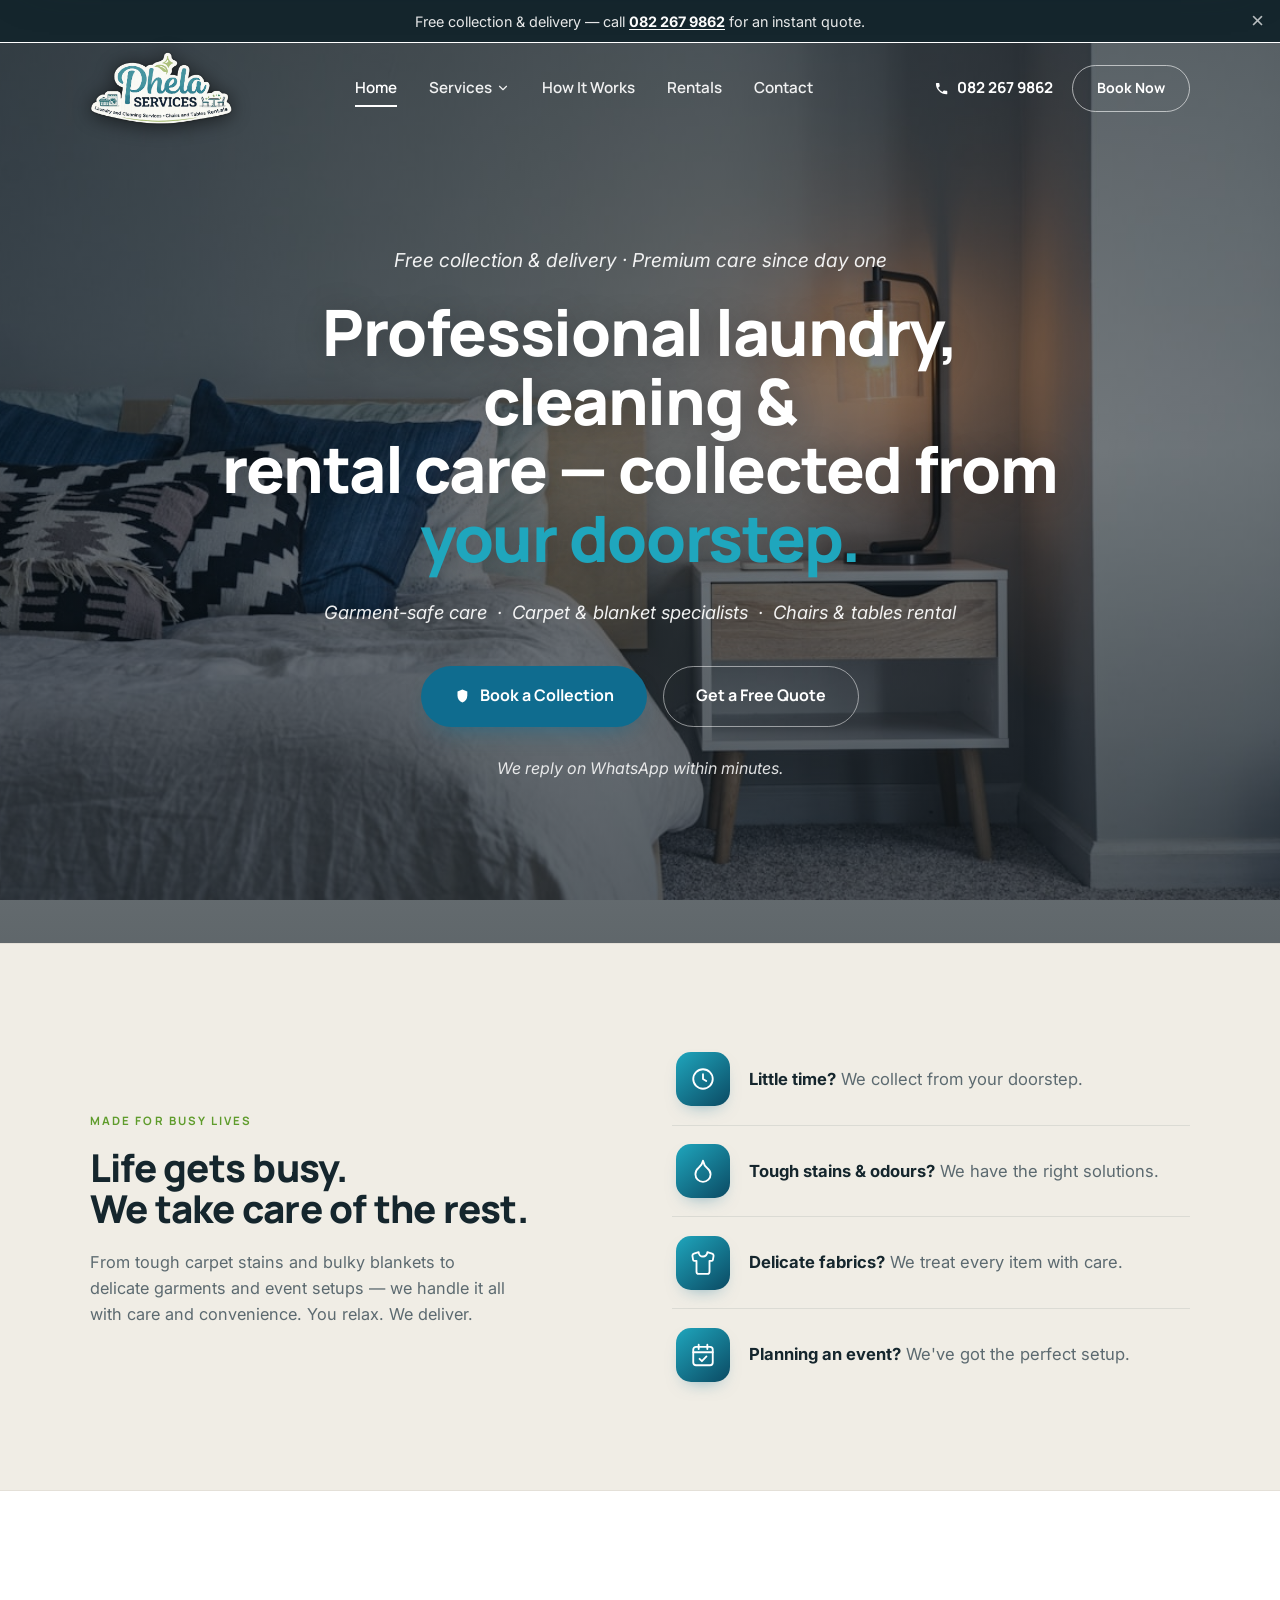
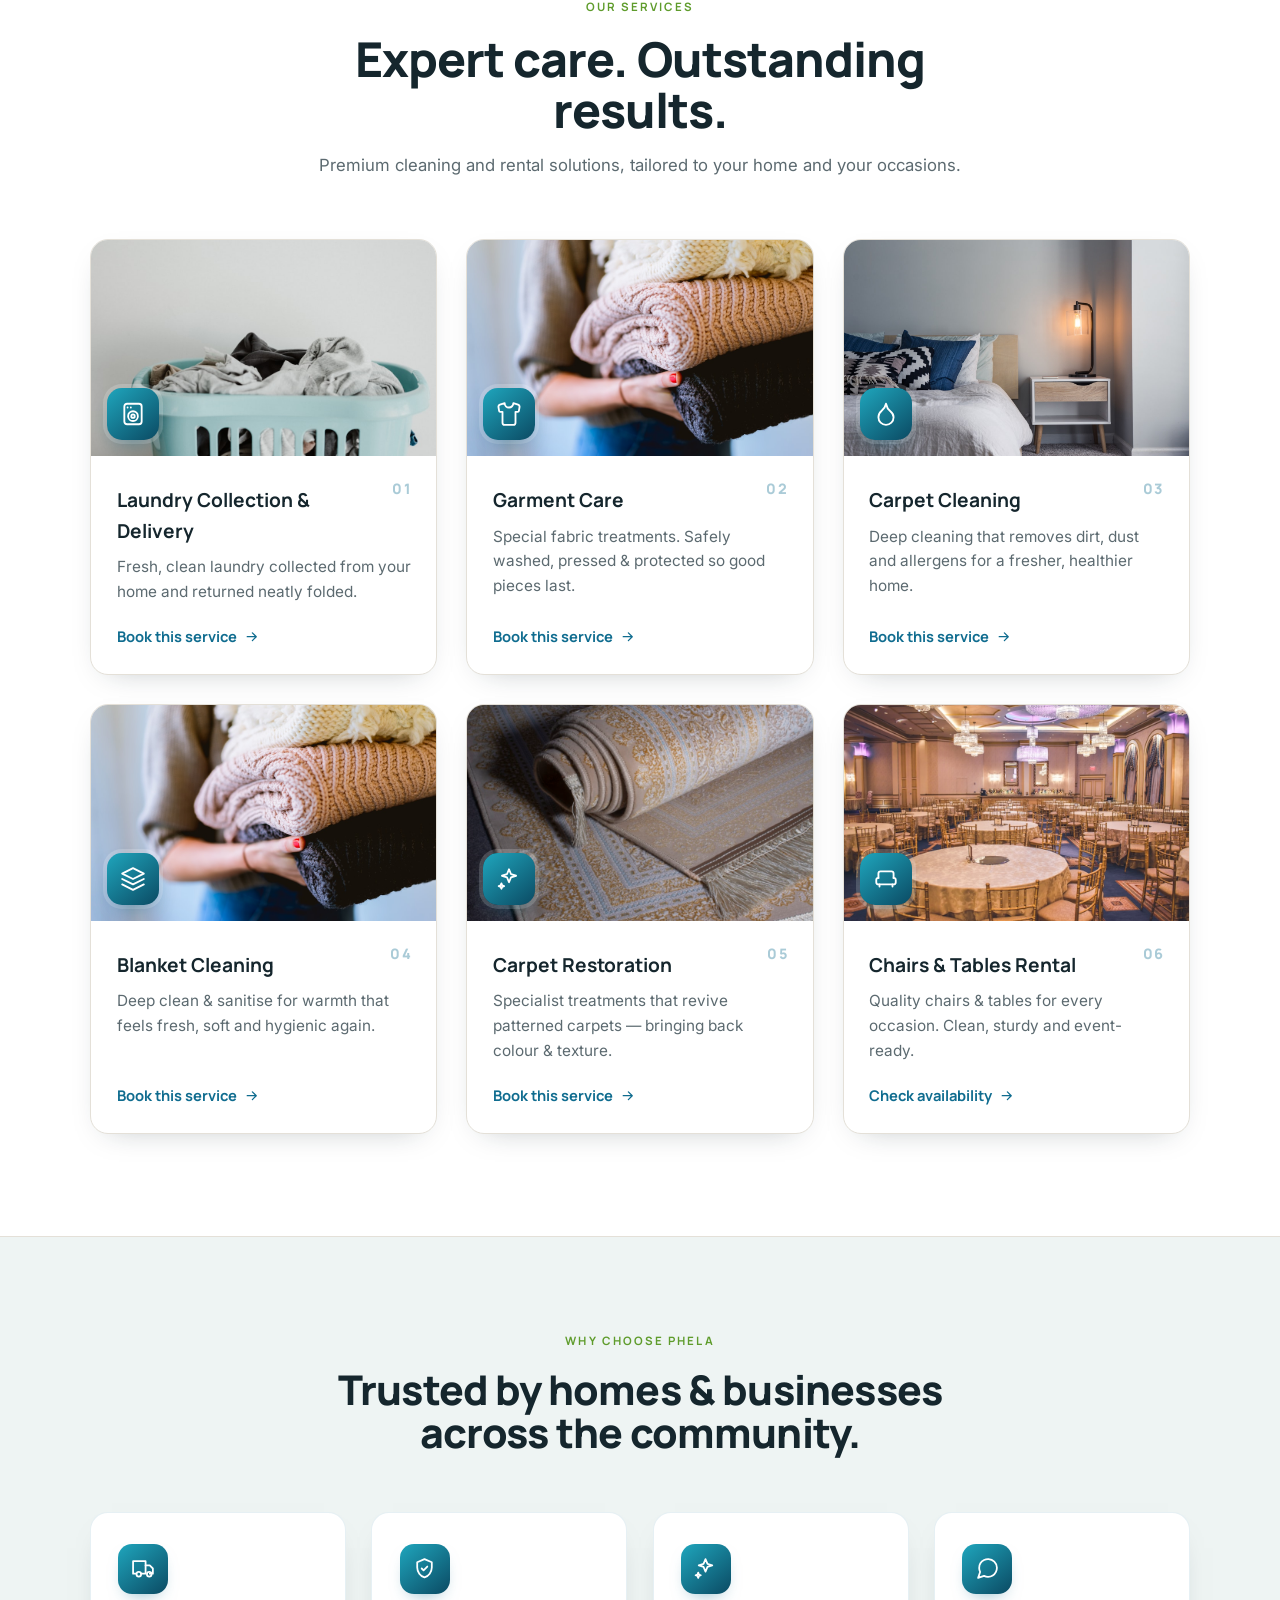
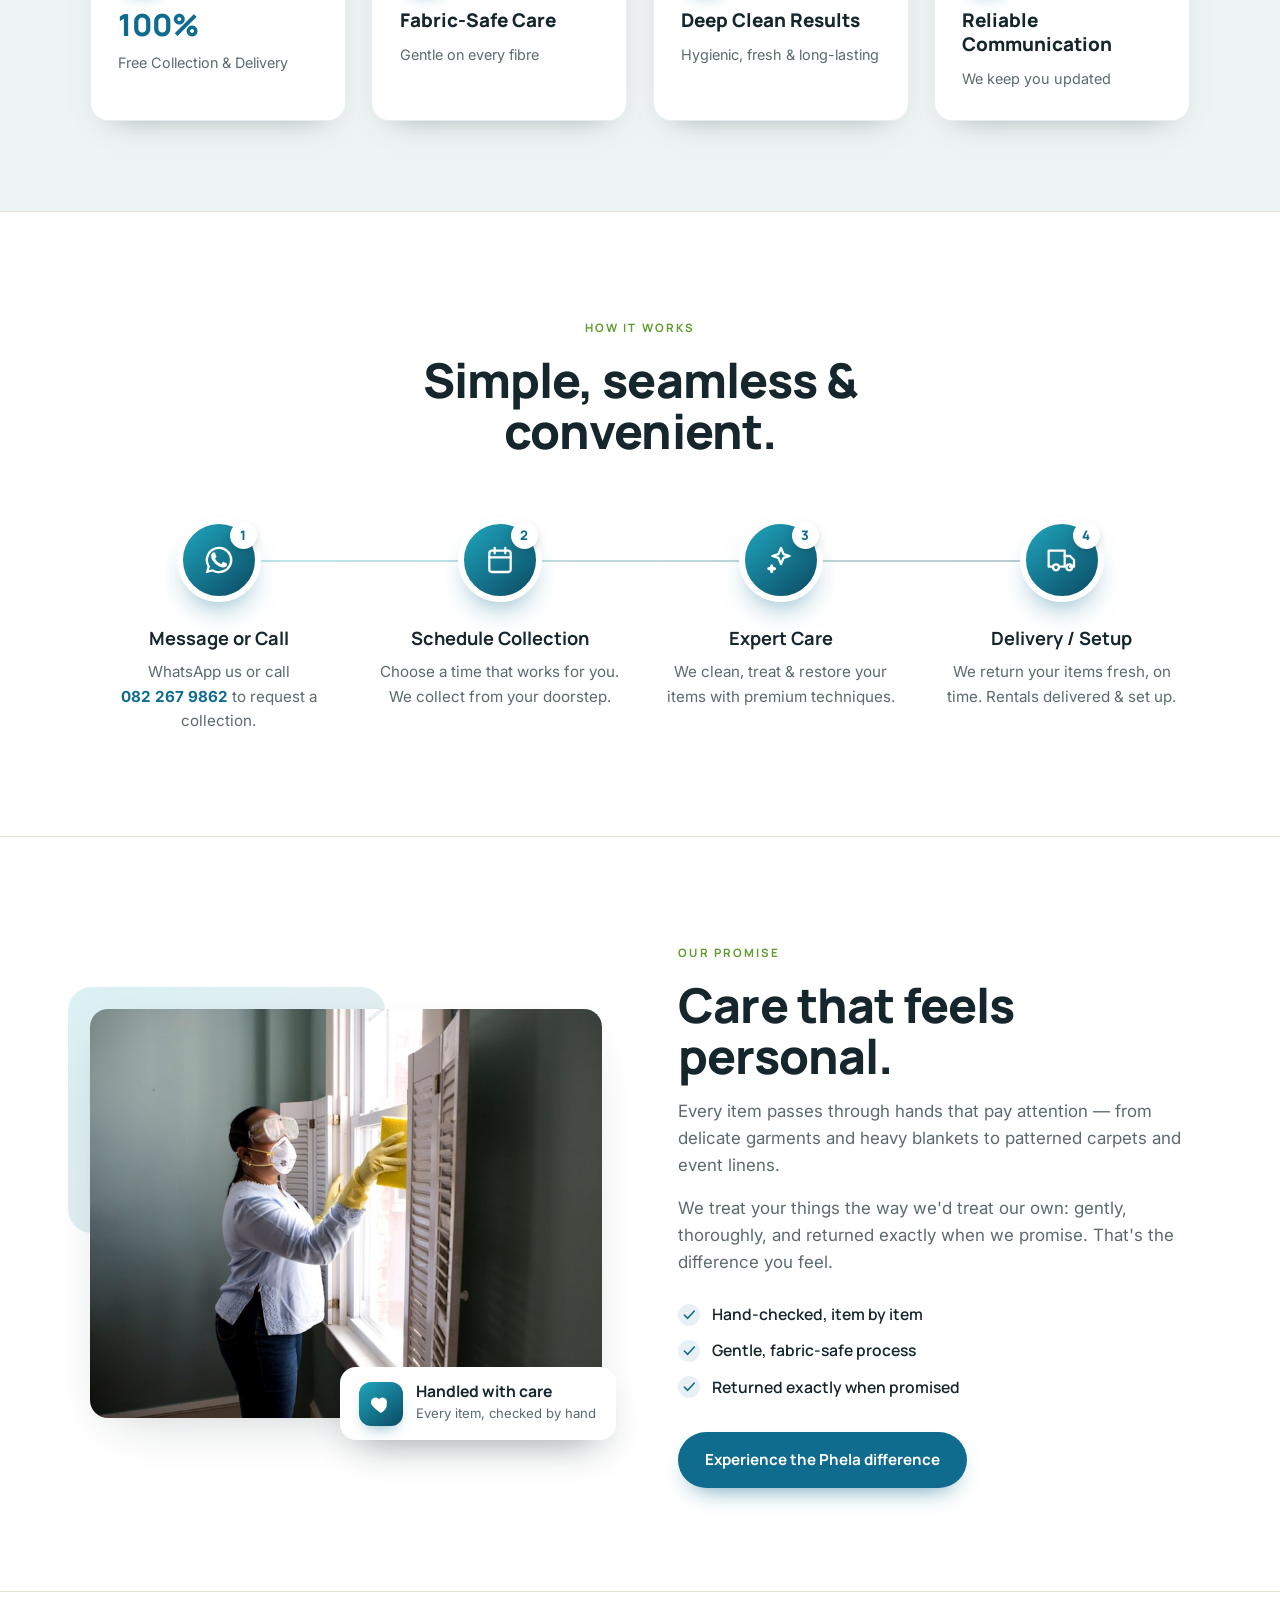
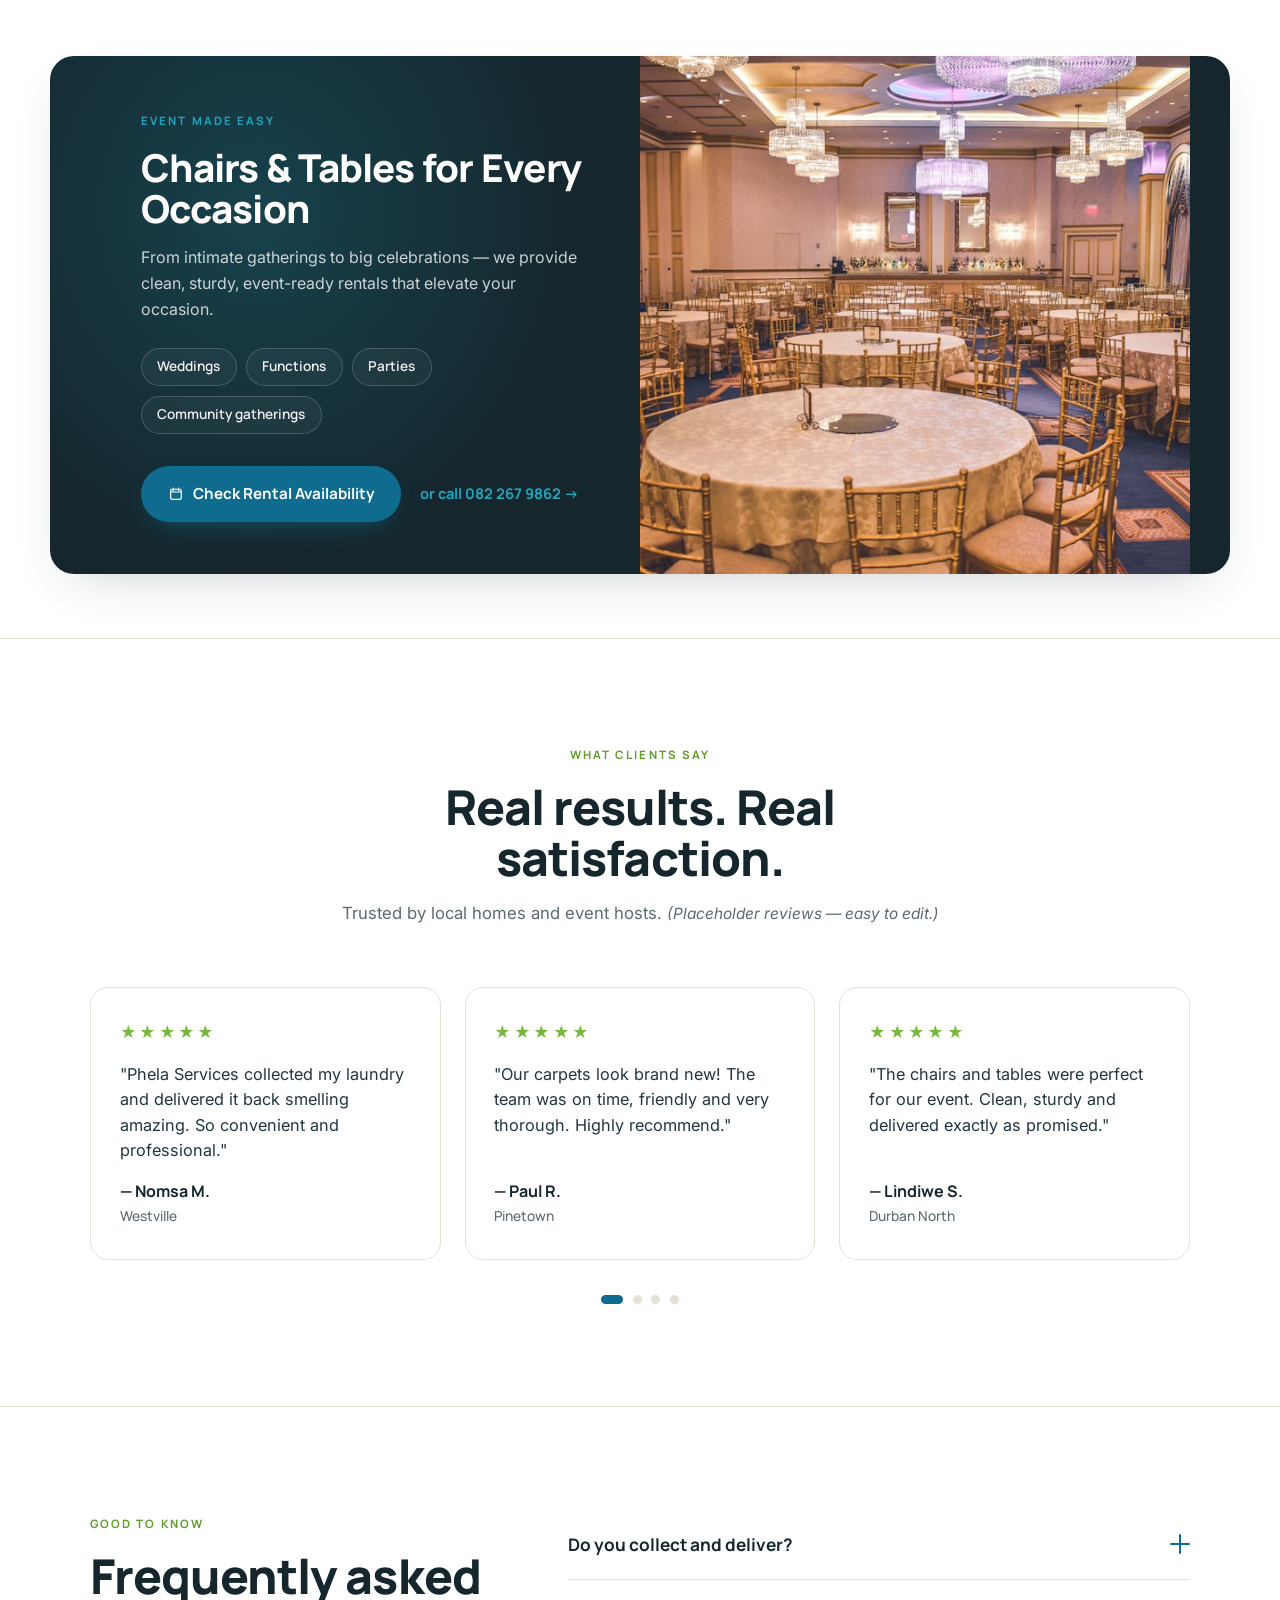
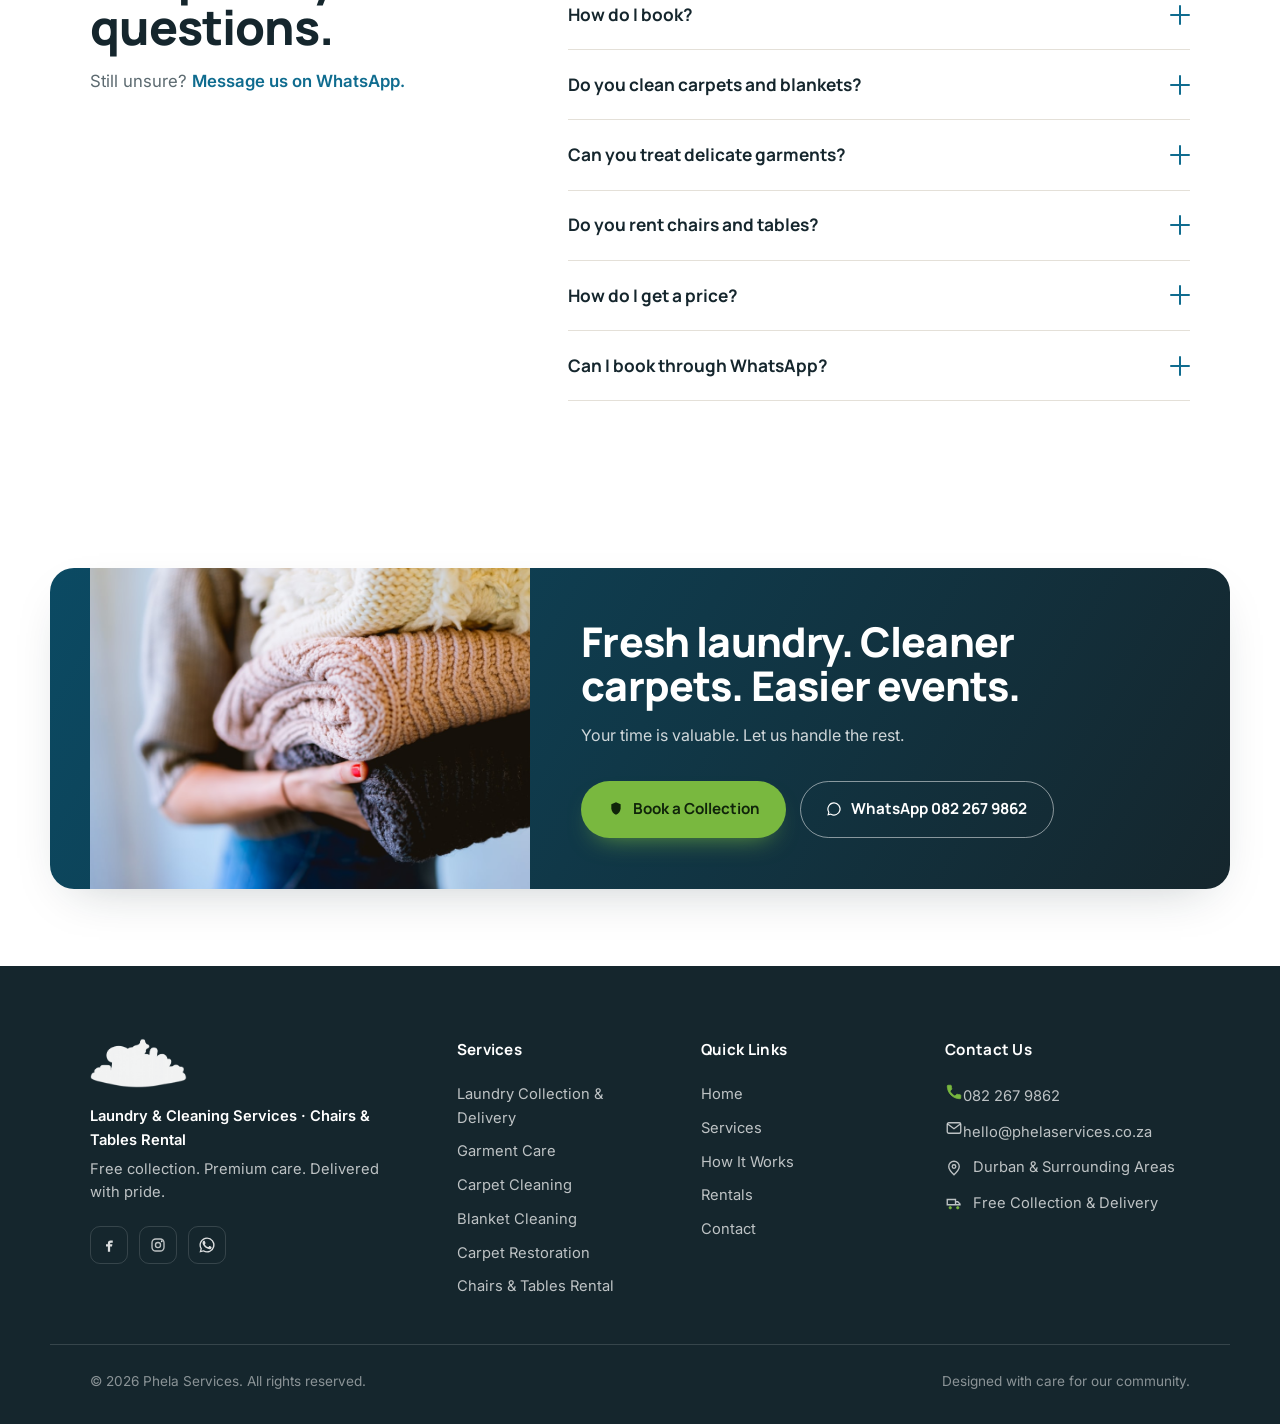
==== index.html @ bacdcfa8 "first commit" ====
<!DOCTYPE html>
<html lang="en">
<head>
  <meta charset="UTF-8" />
  <meta name="viewport" content="width=device-width, initial-scale=1.0" />
  <title>Phela Services — Premium Laundry, Cleaning & Rental Care</title>
  <meta name="description" content="Phela Services: professional laundry, garment care, carpet cleaning & restoration, blanket cleaning and chairs & tables rental — collected from your doorstep with free collection and delivery." />
  <link rel="icon" type="image/svg+xml" href="assets/img/favicon.svg" />

  <!-- Fonts: Manrope (display) + Inter (body) -->
  <link rel="preconnect" href="https://fonts.googleapis.com" />
  <link rel="preconnect" href="https://fonts.gstatic.com" crossorigin />
  <link href="https://fonts.googleapis.com/css2?family=Inter:wght@400;500;600&family=Manrope:wght@500;600;700;800&display=swap" rel="stylesheet" />

  <link rel="stylesheet" href="assets/css/styles.css" />
</head>
<body>

  <!-- ============ ANNOUNCEMENT BAR ============ -->
  <div class="topbar" id="topbar">
    <p>Free collection &amp; delivery — call <a href="tel:+27822679862">082&nbsp;267&nbsp;9862</a> for an instant quote.</p>
    <button class="topbar-close" id="topbarClose" aria-label="Dismiss announcement">&times;</button>
  </div>

  <!-- ============ HEADER ============ -->
  <header class="site-header" id="header">
    <div class="container header-inner">
      <a href="#top" class="brand" aria-label="Phela Services home">
        <img src="assets/img/phela-logo.png" alt="Phela Services" class="brand-logo" />
      </a>

      <nav class="nav-desktop" aria-label="Primary">
        <a href="#top" class="active">Home</a>
        <a href="#services" class="has-caret">Services
          <svg viewBox="0 0 24 24" aria-hidden="true"><path d="M6 9l6 6 6-6" fill="none" stroke="currentColor" stroke-width="2" stroke-linecap="round" stroke-linejoin="round"/></svg>
        </a>
        <a href="#how">How It Works</a>
        <a href="#rentals">Rentals</a>
        <a href="#contact">Contact</a>
      </nav>

      <div class="header-actions">
        <a href="tel:+27822679862" class="header-phone">
          <svg class="ico" viewBox="0 0 24 24" aria-hidden="true"><path d="M6.6 10.8c1.4 2.8 3.8 5.1 6.6 6.6l2.2-2.2c.3-.3.7-.4 1-.2 1.1.4 2.3.6 3.6.6.6 0 1 .4 1 1V20c0 .6-.4 1-1 1-9.4 0-17-7.6-17-17 0-.6.4-1 1-1h3.5c.6 0 1 .4 1 1 0 1.2.2 2.4.6 3.6.1.4 0 .8-.3 1.1z"/></svg>
          082 267 9862
        </a>
        <a href="#contact" class="btn-book">Book Now</a>
      </div>

      <button class="hamburger" id="hamburger" aria-label="Open menu" aria-expanded="false" aria-controls="mobileMenu">
        <span></span><span></span><span></span>
      </button>
    </div>
  </header>

  <!-- ============ MOBILE MENU ============ -->
  <div class="mobile-menu" id="mobileMenu" aria-hidden="true">
    <nav>
      <a href="#top">Home</a>
      <a href="#services">Services</a>
      <a href="#how">How It Works</a>
      <a href="#rentals">Rentals</a>
      <a href="#contact">Contact</a>
    </nav>
    <div class="mobile-cta">
      <a href="https://wa.me/27822679862" class="btn btn-ghost" target="_blank" rel="noopener">WhatsApp Us</a>
      <a href="#contact" class="btn btn-primary">Book a Collection</a>
    </div>
    <p class="mobile-phone">Call <a href="tel:+27822679862">082 267 9862</a></p>
  </div>

  <main id="top">

    <!-- ============ HERO ============ -->
    <section class="hero">
      <div class="container hero-inner">
        <span class="hero-eyebrow reveal">Free collection &amp; delivery · Premium care since day one</span>
        <h1 class="hero-title reveal">
          Professional laundry, cleaning &amp;<br/>
          rental care — collected from<br/>
          <span class="accent-word">your doorstep.</span>
        </h1>
        <p class="hero-reviews reveal">
          Garment-safe care&nbsp; · &nbsp;Carpet &amp; blanket specialists&nbsp; · &nbsp;Chairs &amp; tables rental
        </p>
        <div class="hero-actions reveal">
          <a href="#contact" class="btn btn-primary">
            <svg class="ico" viewBox="0 0 24 24" aria-hidden="true"><path d="M12 2l7 3v6c0 4.4-3 8.3-7 9.6C8 19.3 5 15.4 5 11V5z"/></svg>
            Book a Collection
          </a>
          <a href="https://wa.me/27822679862?text=Hi%20Phela%2C%20I%27d%20like%20a%20free%20quote" class="btn btn-outline-light" target="_blank" rel="noopener">
            Get a Free Quote
          </a>
        </div>
        <p class="hero-note reveal">We reply on WhatsApp within minutes.</p>
      </div>
    </section>

    <!-- ============ PROBLEM / CONTEXT ============ -->
    <section class="context">
      <div class="container context-grid">
        <div class="context-intro reveal">
          <span class="eyebrow">Made for busy lives</span>
          <h2 class="section-title">Life gets busy.<br/>We take care of the rest.</h2>
          <p class="context-lead">
            From tough carpet stains and bulky blankets to delicate garments and event
            setups — we handle it all with care and convenience. You relax. We deliver.
          </p>
        </div>
        <ul class="context-list reveal">
          <li>
            <span class="context-ico"><svg viewBox="0 0 24 24" aria-hidden="true"><circle cx="12" cy="12" r="9"/><path d="M12 7.5V12l3 1.8"/></svg></span>
            <p><strong>Little time?</strong> We collect from your doorstep.</p>
          </li>
          <li>
            <span class="context-ico"><svg viewBox="0 0 24 24" aria-hidden="true"><path d="M12 22a7 7 0 0 0 7-7c0-2-1-3.9-3-5.5S12.5 5 12 2.5C11.5 5 10 7.4 8 9S5 13 5 15a7 7 0 0 0 7 7z"/></svg></span>
            <p><strong>Tough stains &amp; odours?</strong> We have the right solutions.</p>
          </li>
          <li>
            <span class="context-ico"><svg viewBox="0 0 24 24" aria-hidden="true"><path d="M20.38 3.46 16 2a4 4 0 0 1-8 0L3.62 3.46a2 2 0 0 0-1.34 2.23l.58 3.47a1 1 0 0 0 .99.84H6v10a2 2 0 0 0 2 2h8a2 2 0 0 0 2-2V10h2.15a1 1 0 0 0 .99-.84l.58-3.47a2 2 0 0 0-1.34-2.23z"/></svg></span>
            <p><strong>Delicate fabrics?</strong> We treat every item with care.</p>
          </li>
          <li>
            <span class="context-ico"><svg viewBox="0 0 24 24" aria-hidden="true"><rect x="3" y="4.5" width="18" height="17" rx="2.5"/><path d="M3 9.5h18M8 2.5v4M16 2.5v4M8.8 15.5l2.2 2.2 4.2-4.4"/></svg></span>
            <p><strong>Planning an event?</strong> We've got the perfect setup.</p>
          </li>
        </ul>
      </div>
    </section>

    <!-- ============ SERVICES ============ -->
    <section class="services" id="services">
      <div class="container">
        <div class="section-head reveal">
          <span class="eyebrow">Our services</span>
          <h2 class="section-title">Expert care. Outstanding results.</h2>
          <p class="section-intro">Premium cleaning and rental solutions, tailored to your home and your occasions.</p>
        </div>

        <div class="service-grid">

          <article class="service-card reveal">
            <div class="service-card-img">
              <img src="assets/img/laundry.jpg" alt="Laundry ready for collection" />
              <span class="service-badge">
                <svg viewBox="0 0 24 24" aria-hidden="true"><rect x="4" y="2.5" width="16" height="19" rx="2.5"/><path d="M7 6h.01M10 6h.01"/><circle cx="12" cy="14" r="4.5"/><circle cx="12" cy="14" r="1.6"/></svg>
              </span>
            </div>
            <div class="service-card-body">
              <span class="service-no">01</span>
              <h3>Laundry Collection &amp; Delivery</h3>
              <p>Fresh, clean laundry collected from your home and returned neatly folded.</p>
              <a href="#contact" class="service-link">Book this service
                <svg viewBox="0 0 24 24" aria-hidden="true"><path d="M5 12h14M13 6l6 6-6 6"/></svg>
              </a>
            </div>
          </article>

          <article class="service-card reveal">
            <div class="service-card-img">
              <img src="assets/img/hero-blankets.jpg" alt="Folded knitwear and garments" />
              <span class="service-badge">
                <svg viewBox="0 0 24 24" aria-hidden="true"><path d="M20.38 3.46 16 2a4 4 0 0 1-8 0L3.62 3.46a2 2 0 0 0-1.34 2.23l.58 3.47a1 1 0 0 0 .99.84H6v10a2 2 0 0 0 2 2h8a2 2 0 0 0 2-2V10h2.15a1 1 0 0 0 .99-.84l.58-3.47a2 2 0 0 0-1.34-2.23z"/></svg>
              </span>
            </div>
            <div class="service-card-body">
              <span class="service-no">02</span>
              <h3>Garment Care</h3>
              <p>Special fabric treatments. Safely washed, pressed &amp; protected so good pieces last.</p>
              <a href="#contact" class="service-link">Book this service
                <svg viewBox="0 0 24 24" aria-hidden="true"><path d="M5 12h14M13 6l6 6-6 6"/></svg>
              </a>
            </div>
          </article>

          <article class="service-card reveal">
            <div class="service-card-img">
              <img src="assets/img/carpet-blanket.jpg" alt="Clean home interior with carpet" />
              <span class="service-badge">
                <svg viewBox="0 0 24 24" aria-hidden="true"><path d="M12 22a7 7 0 0 0 7-7c0-2-1-3.9-3-5.5S12.5 5 12 2.5C11.5 5 10 7.4 8 9S5 13 5 15a7 7 0 0 0 7 7z"/></svg>
              </span>
            </div>
            <div class="service-card-body">
              <span class="service-no">03</span>
              <h3>Carpet Cleaning</h3>
              <p>Deep cleaning that removes dirt, dust and allergens for a fresher, healthier home.</p>
              <a href="#contact" class="service-link">Book this service
                <svg viewBox="0 0 24 24" aria-hidden="true"><path d="M5 12h14M13 6l6 6-6 6"/></svg>
              </a>
            </div>
          </article>

          <article class="service-card reveal">
            <div class="service-card-img">
              <img src="assets/img/hero-premium.jpg" alt="Freshly cleaned folded blankets" />
              <span class="service-badge">
                <svg viewBox="0 0 24 24" aria-hidden="true"><path d="M12 2 2 7l10 5 10-5-10-5z"/><path d="m2 12 10 5 10-5"/><path d="m2 17 10 5 10-5"/></svg>
              </span>
            </div>
            <div class="service-card-body">
              <span class="service-no">04</span>
              <h3>Blanket Cleaning</h3>
              <p>Deep clean &amp; sanitise for warmth that feels fresh, soft and hygienic again.</p>
              <a href="#contact" class="service-link">Book this service
                <svg viewBox="0 0 24 24" aria-hidden="true"><path d="M5 12h14M13 6l6 6-6 6"/></svg>
              </a>
            </div>
          </article>

          <article class="service-card reveal">
            <div class="service-card-img">
              <img src="assets/img/carpet-restoration.jpg" alt="Restored patterned carpet" />
              <span class="service-badge">
                <svg viewBox="0 0 24 24" aria-hidden="true"><path d="M12 3l1.9 4.6L18.5 9l-4.6 1.4L12 15l-1.9-4.6L5.5 9l4.6-1.4z"/><path d="M5 16l.7 1.8L7.5 18.5 5.7 19.2 5 21l-.7-1.8L2.5 18.5l1.8-.7z"/></svg>
              </span>
            </div>
            <div class="service-card-body">
              <span class="service-no">05</span>
              <h3>Carpet Restoration</h3>
              <p>Specialist treatments that revive patterned carpets — bringing back colour &amp; texture.</p>
              <a href="#contact" class="service-link">Book this service
                <svg viewBox="0 0 24 24" aria-hidden="true"><path d="M5 12h14M13 6l6 6-6 6"/></svg>
              </a>
            </div>
          </article>

          <article class="service-card reveal">
            <div class="service-card-img">
              <img src="assets/img/chairs-tables.jpg" alt="Event tables and chairs set up" />
              <span class="service-badge">
                <svg viewBox="0 0 24 24" aria-hidden="true"><path d="M5 11a2 2 0 0 0-2 2v2a2 2 0 0 0 2 2h14a2 2 0 0 0 2-2v-2a2 2 0 0 0-2-2"/><path d="M5 11V7a2 2 0 0 1 2-2h10a2 2 0 0 1 2 2v4"/><path d="M6 17v2M18 17v2"/></svg>
              </span>
            </div>
            <div class="service-card-body">
              <span class="service-no">06</span>
              <h3>Chairs &amp; Tables Rental</h3>
              <p>Quality chairs &amp; tables for every occasion. Clean, sturdy and event-ready.</p>
              <a href="#rentals" class="service-link">Check availability
                <svg viewBox="0 0 24 24" aria-hidden="true"><path d="M5 12h14M13 6l6 6-6 6"/></svg>
              </a>
            </div>
          </article>

        </div>
      </div>
    </section>

    <!-- ============ WHY PHELA ============ -->
    <section class="why" id="why">
      <div class="container why-grid">
        <div class="why-head reveal">
          <span class="eyebrow">Why choose Phela</span>
          <h2 class="section-title">Trusted by homes &amp; businesses across the community.</h2>
        </div>

        <div class="why-stats reveal">
          <div class="wstat">
            <span class="wstat-icon">
              <svg viewBox="0 0 24 24" aria-hidden="true"><path d="M10 17h4V5H2v12h3"/><path d="M14 9h4l3 3v5h-3"/><circle cx="7.5" cy="17.5" r="2.2"/><circle cx="17.5" cy="17.5" r="2.2"/></svg>
            </span>
            <span class="wstat-num">100%</span>
            <span class="wstat-label">Free Collection &amp; Delivery</span>
          </div>
          <div class="wstat">
            <span class="wstat-icon">
              <svg viewBox="0 0 24 24" aria-hidden="true"><path d="M12 3l7 3v5c0 4.4-3 8.3-7 9.6C8 19.3 5 15.4 5 11V6z"/><path d="M9.3 12l1.8 1.8 3.6-3.7"/></svg>
            </span>
            <span class="wstat-num small">Fabric-Safe Care</span>
            <span class="wstat-label">Gentle on every fibre</span>
          </div>
          <div class="wstat">
            <span class="wstat-icon">
              <svg viewBox="0 0 24 24" aria-hidden="true"><path d="M12 3l1.9 4.6L18.5 9l-4.6 1.4L12 15l-1.9-4.6L5.5 9l4.6-1.4z"/><path d="M5 16l.7 1.8L7.5 18.5 5.7 19.2 5 21l-.7-1.8L2.5 18.5l1.8-.7z"/></svg>
            </span>
            <span class="wstat-num small">Deep Clean Results</span>
            <span class="wstat-label">Hygienic, fresh &amp; long-lasting</span>
          </div>
          <div class="wstat">
            <span class="wstat-icon">
              <svg viewBox="0 0 24 24" aria-hidden="true"><path d="M21 11.5a8.38 8.38 0 0 1-.9 3.8 8.5 8.5 0 0 1-7.6 4.7 8.38 8.38 0 0 1-3.8-.9L3 21l1.9-5.7a8.38 8.38 0 0 1-.9-3.8 8.5 8.5 0 0 1 4.7-7.6 8.38 8.38 0 0 1 3.8-.9h.5a8.48 8.48 0 0 1 8 8z"/></svg>
            </span>
            <span class="wstat-num small">Reliable Communication</span>
            <span class="wstat-label">We keep you updated</span>
          </div>
        </div>
      </div>
    </section>

    <!-- ============ HOW IT WORKS ============ -->
    <section class="how" id="how">
      <div class="container">
        <div class="section-head reveal">
          <span class="eyebrow">How it works</span>
          <h2 class="section-title">Simple, seamless &amp; convenient.</h2>
        </div>

        <div class="steps">
          <div class="step reveal">
            <span class="step-node wa">
              <svg viewBox="0 0 24 24" aria-hidden="true"><path d="M12 2a10 10 0 0 0-8.6 15.06L2 22l5.07-1.33A10 10 0 1 0 12 2zm0 18.2c-1.5 0-2.97-.4-4.25-1.16l-.3-.18-3 .79.8-2.93-.2-.31A8.2 8.2 0 1 1 12 20.2z"/><path d="M17.5 14.4c-.3-.15-1.7-.84-2-.93-.27-.1-.47-.15-.66.15-.2.3-.76.93-.93 1.12-.17.2-.34.22-.64.07-1.77-.88-2.93-1.58-4.1-3.58-.31-.53.31-.5.89-1.65.1-.2.05-.37-.02-.52-.08-.15-.66-1.6-.9-2.18-.24-.57-.48-.5-.66-.5h-.57c-.2 0-.52.07-.79.37-.27.3-1.04 1.02-1.04 2.49 0 1.47 1.07 2.89 1.22 3.09.15.2 2.1 3.2 5.08 4.49.71.31 1.26.49 1.7.62.71.23 1.36.2 1.87.12.57-.08 1.7-.69 1.94-1.36.24-.67.24-1.24.17-1.36-.07-.12-.27-.2-.57-.34z"/></svg>
              <i class="step-count">1</i>
            </span>
            <h3>Message or Call</h3>
            <p>WhatsApp us or call <a href="tel:+27822679862">082&nbsp;267&nbsp;9862</a> to request a collection.</p>
          </div>
          <div class="step reveal">
            <span class="step-node">
              <svg viewBox="0 0 24 24" aria-hidden="true"><rect x="4" y="5" width="16" height="16" rx="2"/><path d="M4 10h16M8 3v4M16 3v4"/></svg>
              <i class="step-count">2</i>
            </span>
            <h3>Schedule Collection</h3>
            <p>Choose a time that works for you. We collect from your doorstep.</p>
          </div>
          <div class="step reveal">
            <span class="step-node">
              <svg viewBox="0 0 24 24" aria-hidden="true"><path d="M12 3l1.9 4.6L18.5 9l-4.6 1.4L12 15l-1.9-4.6L5.5 9l4.6-1.4z"/><path d="M5 16l.7 1.8L7.5 18.5 5.7 19.2 5 21l-.7-1.8L2.5 18.5l1.8-.7z"/></svg>
              <i class="step-count">3</i>
            </span>
            <h3>Expert Care</h3>
            <p>We clean, treat &amp; restore your items with premium techniques.</p>
          </div>
          <div class="step reveal">
            <span class="step-node">
              <svg viewBox="0 0 24 24" aria-hidden="true"><path d="M10 17h4V5H2v12h3"/><path d="M14 9h4l3 3v5h-3"/><circle cx="7.5" cy="17.5" r="2.2"/><circle cx="17.5" cy="17.5" r="2.2"/></svg>
              <i class="step-count">4</i>
            </span>
            <h3>Delivery / Setup</h3>
            <p>We return your items fresh, on time. Rentals delivered &amp; set up.</p>
          </div>
        </div>
      </div>
    </section>

    <!-- ============ SIGNATURE CARE ============ -->
    <section class="signature">
      <div class="container signature-grid">
        <div class="signature-media reveal">
          <div class="signature-img">
            <img src="assets/img/cleaning-person.jpg" alt="A Phela team member cleaning with care" />
          </div>
          <div class="signature-badge">
            <span class="signature-badge-ico">
              <svg viewBox="0 0 24 24" aria-hidden="true"><path d="M12 21s-7-4.35-9.5-8.5C1 9.4 3 5.5 6.6 5.5c2 0 3 1.1 3.4 2 .4-.9 1.4-2 3.4-2 3.6 0 5.6 3.9 4.1 7C19 16.65 12 21 12 21z"/></svg>
            </span>
            <div>
              <strong>Handled with care</strong>
              <span>Every item, checked by hand</span>
            </div>
          </div>
        </div>
        <div class="signature-copy reveal">
          <span class="eyebrow">Our promise</span>
          <h2 class="section-title">Care that feels personal.</h2>
          <p>
            Every item passes through hands that pay attention — from delicate garments
            and heavy blankets to patterned carpets and event linens.
          </p>
          <p>
            We treat your things the way we'd treat our own: gently, thoroughly, and
            returned exactly when we promise. That's the difference you feel.
          </p>
          <ul class="signature-points">
            <li>
              <svg viewBox="0 0 24 24" aria-hidden="true"><path d="M5 12l5 5L20 6"/></svg>
              Hand-checked, item by item
            </li>
            <li>
              <svg viewBox="0 0 24 24" aria-hidden="true"><path d="M5 12l5 5L20 6"/></svg>
              Gentle, fabric-safe process
            </li>
            <li>
              <svg viewBox="0 0 24 24" aria-hidden="true"><path d="M5 12l5 5L20 6"/></svg>
              Returned exactly when promised
            </li>
          </ul>
          <a href="#contact" class="btn btn-primary">Experience the Phela difference</a>
        </div>
      </div>
    </section>

    <!-- ============ RENTALS ============ -->
    <section class="rentals" id="rentals">
      <div class="container rentals-card reveal">
        <div class="rentals-copy">
          <span class="eyebrow">Event made easy</span>
          <h2 class="section-title light">Chairs &amp; Tables for Every Occasion</h2>
          <p>
            From intimate gatherings to big celebrations — we provide clean, sturdy,
            event-ready rentals that elevate your occasion.
          </p>
          <ul class="rental-tags">
            <li>Weddings</li>
            <li>Functions</li>
            <li>Parties</li>
            <li>Community gatherings</li>
          </ul>
          <div class="rental-actions">
            <a href="https://wa.me/27822679862?text=Hi%20Phela%2C%20I%27d%20like%20to%20check%20rental%20availability" class="btn btn-primary" target="_blank" rel="noopener">
              <svg class="ico" viewBox="0 0 24 24" aria-hidden="true"><rect x="4" y="5" width="16" height="15" rx="2" fill="none" stroke="currentColor" stroke-width="1.8"/><path d="M4 9h16M8 3v4M16 3v4" fill="none" stroke="currentColor" stroke-width="1.8" stroke-linecap="round"/></svg>
              Check Rental Availability
            </a>
            <a href="tel:+27822679862" class="rental-link">or call 082 267 9862 →</a>
          </div>
        </div>
        <div class="rentals-media">
          <img src="assets/img/chairs-tables.jpg" alt="Elegant event setup with chairs and tables" />
        </div>
      </div>
    </section>

    <!-- ============ TESTIMONIALS ============ -->
    <section class="testimonials">
      <div class="container">
        <div class="section-head reveal">
          <span class="eyebrow">What clients say</span>
          <h2 class="section-title">Real results. Real satisfaction.</h2>
          <p class="section-intro">Trusted by local homes and event hosts. <em>(Placeholder reviews — easy to edit.)</em></p>
        </div>

        <div class="quote-grid">
          <figure class="quote reveal">
            <div class="stars">★★★★★</div>
            <blockquote>"Phela Services collected my laundry and delivered it back smelling amazing. So convenient and professional."</blockquote>
            <figcaption>— Nomsa M. <span>Westville</span></figcaption>
          </figure>
          <figure class="quote reveal">
            <div class="stars">★★★★★</div>
            <blockquote>"Our carpets look brand new! The team was on time, friendly and very thorough. Highly recommend."</blockquote>
            <figcaption>— Paul R. <span>Pinetown</span></figcaption>
          </figure>
          <figure class="quote reveal">
            <div class="stars">★★★★★</div>
            <blockquote>"The chairs and tables were perfect for our event. Clean, sturdy and delivered exactly as promised."</blockquote>
            <figcaption>— Lindiwe S. <span>Durban North</span></figcaption>
          </figure>
        </div>

        <div class="quote-dots reveal" aria-hidden="true">
          <span class="dot active"></span><span class="dot"></span><span class="dot"></span><span class="dot"></span>
        </div>
      </div>
    </section>

    <!-- ============ FAQ ============ -->
    <section class="faq">
      <div class="container faq-grid">
        <div class="faq-head reveal">
          <span class="eyebrow">Good to know</span>
          <h2 class="section-title">Frequently asked questions.</h2>
          <p class="section-intro">Still unsure? <a href="https://wa.me/27822679862" target="_blank" rel="noopener">Message us on WhatsApp.</a></p>
        </div>

        <div class="faq-list reveal">
          <details class="faq-item">
            <summary>Do you collect and deliver?<span class="faq-icon"></span></summary>
            <p>Yes — free collection and delivery is included. We collect from your doorstep and return your items fresh.</p>
          </details>
          <details class="faq-item">
            <summary>How do I book?<span class="faq-icon"></span></summary>
            <p>Message or call us on 082 267 9862. We confirm your items, location and a collection time that suits you.</p>
          </details>
          <details class="faq-item">
            <summary>Do you clean carpets and blankets?<span class="faq-icon"></span></summary>
            <p>Absolutely. We deep-clean carpets and rugs, restore patterned carpets, and professionally clean blankets.</p>
          </details>
          <details class="faq-item">
            <summary>Can you treat delicate garments?<span class="faq-icon"></span></summary>
            <p>Yes. Special and delicate fabrics receive careful, tailored treatment, washing, pressing and protection.</p>
          </details>
          <details class="faq-item">
            <summary>Do you rent chairs and tables?<span class="faq-icon"></span></summary>
            <p>We do — clean, sturdy and event-ready chairs and tables for functions, parties and gatherings.</p>
          </details>
          <details class="faq-item">
            <summary>How do I get a price?<span class="faq-icon"></span></summary>
            <p>Send us a quick message with what you need. We'll give you a clear, fair quote — no surprises.</p>
          </details>
          <details class="faq-item">
            <summary>Can I book through WhatsApp?<span class="faq-icon"></span></summary>
            <p>Yes — WhatsApp is the easiest way. Tap any WhatsApp button on this page to start.</p>
          </details>
        </div>
      </div>
    </section>

    <!-- ============ FINAL CTA ============ -->
    <section class="final-cta" id="contact">
      <div class="container final-inner reveal">
        <div class="final-media"><img src="assets/img/hero-premium.jpg" alt="Fresh, neatly folded laundry" /></div>
        <div class="final-copy">
          <h2 class="final-title">Fresh laundry. Cleaner carpets. Easier events.</h2>
          <p>Your time is valuable. Let us handle the rest.</p>
          <div class="final-actions">
            <a href="https://wa.me/27822679862?text=Hi%20Phela%2C%20I%27d%20like%20to%20book%20a%20collection" class="btn btn-green" target="_blank" rel="noopener">
              <svg class="ico" viewBox="0 0 24 24" aria-hidden="true"><path d="M12 2l7 3v6c0 4.4-3 8.3-7 9.6C8 19.3 5 15.4 5 11V5z"/></svg>
              Book a Collection
            </a>
            <a href="https://wa.me/27822679862" class="btn btn-outline-light" target="_blank" rel="noopener">
              <svg class="ico" viewBox="0 0 24 24" aria-hidden="true"><path d="M12 2a10 10 0 0 0-8.6 15.06L2 22l5.07-1.33A10 10 0 1 0 12 2zm0 18.2c-1.5 0-2.97-.4-4.25-1.16l-.3-.18-3 .79.8-2.93-.2-.31A8.2 8.2 0 1 1 12 20.2z"/></svg>
              WhatsApp 082 267 9862
            </a>
          </div>
        </div>
      </div>
    </section>

  </main>

  <!-- ============ FOOTER ============ -->
  <footer class="site-footer">
    <div class="container footer-grid">
      <div class="footer-brand">
        <img src="assets/img/phela-logo.png" alt="Phela Services" class="footer-logo" />
        <p class="footer-tag">Laundry &amp; Cleaning Services · Chairs &amp; Tables Rental</p>
        <p>Free collection. Premium care. Delivered with pride.</p>
        <div class="socials">
          <a href="#" aria-label="Facebook"><svg viewBox="0 0 24 24" aria-hidden="true"><path d="M14 9h3V6h-3c-2.2 0-3.5 1.3-3.5 3.6V11H8v3h2.5v7h3v-7H16l.5-3h-3V9.8c0-.6.3-.8.9-.8z"/></svg></a>
          <a href="#" aria-label="Instagram"><svg viewBox="0 0 24 24" aria-hidden="true"><rect x="4" y="4" width="16" height="16" rx="5" fill="none" stroke="currentColor" stroke-width="1.8"/><circle cx="12" cy="12" r="3.4" fill="none" stroke="currentColor" stroke-width="1.8"/><circle cx="17" cy="7" r="1.2"/></svg></a>
          <a href="https://wa.me/27822679862" target="_blank" rel="noopener" aria-label="WhatsApp"><svg viewBox="0 0 24 24" aria-hidden="true"><path d="M12 2a10 10 0 0 0-8.6 15.06L2 22l5.07-1.33A10 10 0 1 0 12 2zm0 18.2c-1.5 0-2.97-.4-4.25-1.16l-.3-.18-3 .79.8-2.93-.2-.31A8.2 8.2 0 1 1 12 20.2z"/><path d="M17.5 14.4c-.3-.15-1.7-.84-2-.93-.27-.1-.47-.15-.66.15-.2.3-.76.93-.93 1.12-.17.2-.34.22-.64.07-1.77-.88-2.93-1.58-4.1-3.58-.31-.53.31-.5.89-1.65.1-.2.05-.37-.02-.52-.08-.15-.66-1.6-.9-2.18-.24-.57-.48-.5-.66-.5h-.57c-.2 0-.52.07-.79.37-.27.3-1.04 1.02-1.04 2.49 0 1.47 1.07 2.89 1.22 3.09.15.2 2.1 3.2 5.08 4.49.71.31 1.26.49 1.7.62.71.23 1.36.2 1.87.12.57-.08 1.7-.69 1.94-1.36.24-.67.24-1.24.17-1.36-.07-.12-.27-.2-.57-.34z"/></svg></a>
        </div>
      </div>

      <div class="footer-col">
        <h4>Services</h4>
        <a href="#services">Laundry Collection &amp; Delivery</a>
        <a href="#services">Garment Care</a>
        <a href="#services">Carpet Cleaning</a>
        <a href="#services">Blanket Cleaning</a>
        <a href="#services">Carpet Restoration</a>
        <a href="#rentals">Chairs &amp; Tables Rental</a>
      </div>

      <div class="footer-col">
        <h4>Quick Links</h4>
        <a href="#top">Home</a>
        <a href="#services">Services</a>
        <a href="#how">How It Works</a>
        <a href="#rentals">Rentals</a>
        <a href="#contact">Contact</a>
      </div>

      <div class="footer-col">
        <h4>Contact Us</h4>
        <a href="tel:+27822679862" class="footer-contact"><svg viewBox="0 0 24 24" aria-hidden="true"><path d="M6.6 10.8c1.4 2.8 3.8 5.1 6.6 6.6l2.2-2.2c.3-.3.7-.4 1-.2 1.1.4 2.3.6 3.6.6.6 0 1 .4 1 1V20c0 .6-.4 1-1 1-9.4 0-17-7.6-17-17 0-.6.4-1 1-1h3.5c.6 0 1 .4 1 1 0 1.2.2 2.4.6 3.6.1.4 0 .8-.3 1.1z"/></svg>082 267 9862</a>
        <a href="mailto:hello@phelaservices.co.za" class="footer-contact"><svg viewBox="0 0 24 24" aria-hidden="true"><rect x="3" y="5" width="18" height="14" rx="2" fill="none" stroke="currentColor" stroke-width="1.8"/><path d="M4 7l8 6 8-6" fill="none" stroke="currentColor" stroke-width="1.8" stroke-linecap="round"/></svg>hello@phelaservices.co.za</a>
        <span class="footer-contact"><svg viewBox="0 0 24 24" aria-hidden="true"><path d="M12 21s7-6.5 7-11a7 7 0 1 0-14 0c0 4.5 7 11 7 11z" fill="none" stroke="currentColor" stroke-width="1.8"/><circle cx="12" cy="10" r="2.4" fill="none" stroke="currentColor" stroke-width="1.8"/></svg>Durban &amp; Surrounding Areas</span>
        <span class="footer-contact"><svg viewBox="0 0 24 24" aria-hidden="true"><path d="M3 13h11V6H3zM14 9h3l3 3v1h-6z" fill="none" stroke="currentColor" stroke-width="1.8"/><circle cx="7" cy="17" r="1.6"/><circle cx="17" cy="17" r="1.6"/></svg>Free Collection &amp; Delivery</span>
      </div>
    </div>
    <div class="container footer-bottom">
      <span>© <span id="year"></span> Phela Services. All rights reserved.</span>
      <span>Designed with care for our community.</span>
    </div>
  </footer>

  <!-- Floating WhatsApp (mobile) -->
  <a href="https://wa.me/27822679862" class="wa-float" target="_blank" rel="noopener" aria-label="Chat on WhatsApp">
    <svg viewBox="0 0 24 24" aria-hidden="true"><path d="M12 2a10 10 0 0 0-8.6 15.06L2 22l5.07-1.33A10 10 0 1 0 12 2zm0 18.2c-1.5 0-2.97-.4-4.25-1.16l-.3-.18-3 .79.8-2.93-.2-.31A8.2 8.2 0 1 1 12 20.2z"/><path d="M17.5 14.4c-.3-.15-1.7-.84-2-.93-.27-.1-.47-.15-.66.15-.2.3-.76.93-.93 1.12-.17.2-.34.22-.64.07-1.77-.88-2.93-1.58-4.1-3.58-.31-.53.31-.5.89-1.65.1-.2.05-.37-.02-.52-.08-.15-.66-1.6-.9-2.18-.24-.57-.48-.5-.66-.5h-.57c-.2 0-.52.07-.79.37-.27.3-1.04 1.02-1.04 2.49 0 1.47 1.07 2.89 1.22 3.09.15.2 2.1 3.2 5.08 4.49.71.31 1.26.49 1.7.62.71.23 1.36.2 1.87.12.57-.08 1.7-.69 1.94-1.36.24-.67.24-1.24.17-1.36-.07-.12-.27-.2-.57-.34z"/></svg>
  </a>

  <script src="assets/js/main.js"></script>
</body>
</html>
---- assets/css/styles.css ----
/* ============================================================
   PHELA SERVICES — Premium service brand
   Palette derived from logo: teal / charcoal / fresh green / warm off-white
   ============================================================ */

:root{
  --ink:#15262d;
  --ink-soft:#22363e;
  --teal:#0f6c8f;
  --teal-deep:#0b4a63;
  --teal-bright:#1fa6bd;
  --green:#79b83f;
  --green-deep:#5f9c2c;
  --bg:#ffffff;
  --white:#ffffff;
  --muted:#5c6a70;
  --line:#e4e0d8;
  --line-dark:rgba(255,255,255,.14);

  --radius:18px;
  --radius-sm:12px;
  --maxw:1180px;
  --shadow:0 18px 50px -24px rgba(21,38,45,.28);
  --shadow-sm:0 10px 30px -18px rgba(21,38,45,.35);

  --font-display:'Manrope',system-ui,sans-serif;
  --font-body:'Inter',system-ui,sans-serif;

  --ease:cubic-bezier(.22,.61,.36,1);
}

/* ---------- Reset ---------- */
*,*::before,*::after{box-sizing:border-box;margin:0;padding:0}
html{scroll-behavior:smooth;-webkit-text-size-adjust:100%}
body{
  font-family:var(--font-body);
  color:var(--ink);
  background:var(--bg);
  line-height:1.6;
  -webkit-font-smoothing:antialiased;
  overflow-x:hidden;
}
img{max-width:100%;display:block}
a{color:inherit;text-decoration:none}
ul{list-style:none}

.container{width:100%;max-width:var(--maxw);margin-inline:auto;padding-inline:clamp(20px,5vw,40px)}

/* ---------- Typography helpers ---------- */
.eyebrow{
  display:inline-block;
  font-family:var(--font-display);
  font-weight:700;
  font-size:.72rem;
  letter-spacing:.18em;
  text-transform:uppercase;
  color:var(--green-deep);
  margin-bottom:1.1rem;
}
.eyebrow.light{color:var(--green)}

.section-title{
  font-family:var(--font-display);
  font-weight:800;
  line-height:1.06;
  letter-spacing:-.02em;
  font-size:clamp(1.9rem,4vw,3rem);
  color:var(--ink);
}
.section-title.light{color:var(--white)}

.section-head{max-width:680px;margin:0 auto clamp(2.5rem,5vw,3.8rem);text-align:center}
.section-intro{color:var(--muted);margin-top:1rem;font-size:1.05rem}
.section-intro a{color:var(--teal);font-weight:600}
.section-intro em{color:var(--muted);font-style:italic;font-size:.92em}

/* ---------- Buttons ---------- */
.btn{
  display:inline-flex;align-items:center;justify-content:center;gap:.55rem;
  font-family:var(--font-display);font-weight:700;font-size:.95rem;
  padding:.95rem 1.6rem;border-radius:999px;cursor:pointer;border:1.5px solid transparent;
  transition:transform .35s var(--ease),background .3s var(--ease),color .3s var(--ease),box-shadow .3s var(--ease);
  white-space:nowrap;
}
.btn:hover{transform:translateY(-2px)}
.btn-sm{padding:.7rem 1.2rem;font-size:.88rem}
.btn .ico{width:1.05em;height:1.05em;fill:currentColor}

.btn-primary{background:var(--teal);color:#fff;box-shadow:0 12px 26px -14px rgba(15,108,143,.8)}
.btn-primary:hover{background:var(--teal-deep)}
.btn-dark{background:var(--ink);color:#fff;box-shadow:0 12px 26px -16px rgba(21,38,45,.9)}
.btn-dark:hover{background:#0c1a20}
.btn-dark .ico{fill:#fff;stroke:#fff}
.btn-green{background:var(--green);color:#10240a;box-shadow:0 12px 26px -14px rgba(121,184,63,.85)}
.btn-green:hover{background:var(--green-deep);color:#fff}
.btn-outline{background:transparent;border-color:var(--teal);color:var(--teal)}
.btn-outline:hover{background:var(--teal);color:#fff}
.btn-outline-light{background:transparent;border-color:rgba(255,255,255,.5);color:#fff}
.btn-outline-light:hover{background:#fff;color:var(--ink);border-color:#fff}
.btn-ghost{background:transparent;border-color:var(--line);color:var(--ink)}
.btn-ghost:hover{border-color:var(--teal);color:var(--teal)}

.link-cta{
  display:inline-block;font-family:var(--font-display);font-weight:700;
  color:var(--teal);font-size:.95rem;margin-top:.3rem;
  transition:gap .3s,transform .3s var(--ease),opacity .3s;
}
.link-cta:hover{transform:translateX(4px)}
.link-cta.dark{color:var(--teal)}

/* ============================================================
   ANNOUNCEMENT BAR
   ============================================================ */
.topbar{
  position:relative;z-index:40;background:var(--ink);color:#fff;
  display:flex;align-items:center;justify-content:center;gap:1rem;
  padding:.6rem 2.5rem;text-align:center;font-size:.9rem;
}
.topbar p{color:rgba(255,255,255,.9)}
.topbar a{color:#fff;font-weight:700;text-decoration:underline;text-underline-offset:2px}
.topbar-close{
  position:absolute;right:1rem;top:50%;transform:translateY(-50%);
  background:none;border:none;color:rgba(255,255,255,.7);font-size:1.4rem;line-height:1;cursor:pointer;
}
.topbar-close:hover{color:#fff}
.topbar.hidden{display:none}

/* ============================================================
   HEADER (transparent over hero, solid on scroll)
   ============================================================ */
.site-header{
  position:sticky;top:0;z-index:60;
  background:transparent;
  border-bottom:1px solid transparent;
  transition:border-color .3s,box-shadow .3s,background .3s;
}
.site-header.scrolled{
  background:rgba(255,255,255,.92);
  backdrop-filter:saturate(140%) blur(14px);
  border-color:var(--line);box-shadow:0 6px 24px -20px rgba(21,38,45,.5);
}
.header-inner{display:flex;align-items:center;justify-content:space-between;gap:1.5rem;height:92px}
.brand-logo{height:74px;width:auto}
/* keep the real logo over the dark hero so the wordmark stays legible */
.site-header:not(.scrolled) .brand-logo{
  filter:drop-shadow(0 2px 10px rgba(0,0,0,.45)) drop-shadow(0 0 1px rgba(0,0,0,.4));
}
.nav-desktop{display:flex;gap:2rem;margin-inline:auto}
.nav-desktop a{
  font-family:var(--font-display);font-weight:600;font-size:.95rem;color:rgba(255,255,255,.92);
  position:relative;padding:.3rem 0;transition:color .25s;display:inline-flex;align-items:center;gap:.25rem;
}
.nav-desktop a.has-caret svg{width:14px;height:14px}
.nav-desktop a::after{
  content:"";position:absolute;left:0;bottom:-2px;width:0;height:2px;background:#fff;transition:width .3s var(--ease);
}
.nav-desktop a:hover,.nav-desktop a.active{color:#fff}
.nav-desktop a:hover::after,.nav-desktop a.active::after{width:100%}
.site-header.scrolled .nav-desktop a{color:var(--ink-soft)}
.site-header.scrolled .nav-desktop a:hover,.site-header.scrolled .nav-desktop a.active{color:var(--teal)}
.site-header.scrolled .nav-desktop a::after{background:var(--teal)}

.header-actions{display:flex;align-items:center;gap:1.2rem}
.header-phone{
  display:inline-flex;align-items:center;gap:.45rem;
  font-family:var(--font-display);font-weight:700;font-size:.95rem;color:#fff;transition:color .3s;
}
.header-phone .ico{width:1em;height:1em;fill:currentColor}
.site-header.scrolled .header-phone{color:var(--ink)}
.btn-book{
  font-family:var(--font-display);font-weight:700;font-size:.88rem;
  padding:.7rem 1.5rem;border-radius:999px;border:1.5px solid rgba(255,255,255,.6);color:#fff;background:transparent;
  transition:background .3s var(--ease),color .3s var(--ease),border-color .3s var(--ease),transform .3s var(--ease);
}
.btn-book:hover{background:#fff;color:var(--ink);transform:translateY(-2px)}
.site-header.scrolled .btn-book{border-color:var(--teal);color:var(--teal)}
.site-header.scrolled .btn-book:hover{background:var(--teal);color:#fff;border-color:var(--teal)}

.hamburger{display:none;flex-direction:column;gap:5px;background:none;border:none;cursor:pointer;padding:8px}
.hamburger span{width:26px;height:2px;background:#fff;border-radius:2px;transition:transform .3s,opacity .3s,background .3s}
.site-header.scrolled .hamburger span{background:var(--ink)}
.hamburger.active span:nth-child(1){transform:translateY(7px) rotate(45deg)}
.hamburger.active span:nth-child(2){opacity:0}
.hamburger.active span:nth-child(3){transform:translateY(-7px) rotate(-45deg)}

/* Mobile menu */
.mobile-menu{
  position:fixed;top:92px;left:0;right:0;z-index:55;
  background:var(--bg);border-bottom:1px solid var(--line);
  padding:1.5rem clamp(20px,5vw,40px) 2rem;
  transform:translateY(-120%);transition:transform .45s var(--ease);
  box-shadow:var(--shadow);
}
.mobile-menu.open{transform:translateY(0)}
.mobile-menu nav{display:flex;flex-direction:column;gap:.25rem}
.mobile-menu nav a{
  font-family:var(--font-display);font-weight:700;font-size:1.25rem;padding:.7rem 0;
  border-bottom:1px solid var(--line);
}
.mobile-cta{display:flex;flex-direction:column;gap:.7rem;margin-top:1.4rem}
.mobile-cta .btn{width:100%}
.mobile-phone{margin-top:1.1rem;text-align:center;color:var(--muted)}
.mobile-phone a{color:var(--teal);font-weight:700}

/* ============================================================
   HERO — full-bleed image, centered content, header overlaid
   ============================================================ */
.hero{
  position:relative;
  margin-top:-92px;            /* pull up under the transparent header */
  min-height:100vh;
  display:flex;align-items:center;justify-content:center;
  text-align:center;color:#fff;overflow:hidden;
  background:url("../img/carpet-blanket.jpg") center/cover no-repeat fixed;
}
.hero::before{
  content:"";position:absolute;inset:0;
  background:linear-gradient(180deg,rgba(13,24,30,.62),rgba(13,24,30,.5) 45%,rgba(13,24,30,.66));
}
.hero-inner{
  position:relative;z-index:2;max-width:920px;
  padding:130px 1rem 90px;       /* clear the header + breathing room */
}
.hero-eyebrow{
  display:block;font-family:var(--font-body);font-style:italic;
  font-size:clamp(1rem,1.6vw,1.2rem);color:rgba(255,255,255,.92);margin-bottom:1.4rem;
}
.hero-title{
  font-family:var(--font-display);font-weight:800;letter-spacing:-.02em;line-height:1.07;
  font-size:clamp(2.3rem,5.2vw,4rem);color:#fff;margin-bottom:1.6rem;
  text-shadow:0 2px 30px rgba(0,0,0,.25);
}
.accent-word{color:var(--teal-bright)}
.hero-reviews{
  font-family:var(--font-body);font-style:italic;color:rgba(255,255,255,.92);
  font-size:clamp(.95rem,1.5vw,1.15rem);margin-bottom:2.4rem;
}
.hero-actions{display:flex;flex-wrap:wrap;gap:1rem;justify-content:center;margin-bottom:1.8rem}
.hero-actions .btn{padding:1.05rem 2rem;font-size:1rem}
.hero-note{font-family:var(--font-body);font-style:italic;color:rgba(255,255,255,.85);font-size:1rem}

@media (max-width:600px){
  .hero{min-height:auto;background-attachment:scroll}
  .hero-inner{padding:120px 1rem 70px}
}

/* ============================================================
   CONTEXT / PROBLEM
   ============================================================ */
.context{background:#f0ede5;padding:clamp(3.5rem,7vw,6rem) 0;border-block:1px solid var(--line)}
.context-grid{display:grid;grid-template-columns:1fr 1fr;gap:clamp(2rem,5vw,4.5rem);align-items:center}
.context-intro .section-title{font-size:clamp(1.7rem,3vw,2.4rem)}
.context-lead{font-size:1.02rem;color:var(--muted);max-width:42ch;margin-top:1.2rem}
.context-list{display:flex;flex-direction:column}
.context-list li{
  display:flex;align-items:center;gap:1.2rem;
  padding:1.15rem .25rem;border-bottom:1px solid rgba(21,38,45,.09);
  transition:transform .35s var(--ease);
}
.context-list li:last-child{border-bottom:none}
.context-list li:hover{transform:translateX(6px)}
.context-ico{
  width:54px;height:54px;border-radius:15px;flex:none;
  background:linear-gradient(140deg,var(--teal-bright),var(--teal-deep));
  display:grid;place-items:center;
  box-shadow:0 8px 18px -10px rgba(15,108,143,.55);
  transition:transform .35s var(--ease),box-shadow .35s var(--ease);
}
.context-list li:hover .context-ico{transform:translateY(-3px);box-shadow:0 14px 26px -10px rgba(15,108,143,.7)}
.context-ico svg{width:26px;height:26px;fill:none;stroke:#fff;stroke-width:1.7;stroke-linecap:round;stroke-linejoin:round}
.context-list li p{color:var(--muted);font-size:1.04rem}
.context-list li strong{color:var(--ink);font-weight:700}

/* ============================================================
   SERVICES
   ============================================================ */
.services{padding:clamp(4rem,8vw,7rem) 0}
.service-grid{
  display:grid;grid-template-columns:repeat(3,1fr);gap:clamp(1.2rem,2.5vw,1.8rem);
}
.service-card{
  background:var(--white);border-radius:var(--radius);overflow:hidden;
  border:1px solid var(--line);box-shadow:var(--shadow-sm);
  display:flex;flex-direction:column;position:relative;
  transition:transform .4s var(--ease),box-shadow .4s var(--ease),border-color .4s var(--ease);
}
.service-card::after{
  content:"";position:absolute;left:0;right:0;top:0;height:3px;
  background:linear-gradient(90deg,var(--teal-bright),var(--teal-deep));
  transform:scaleX(0);transform-origin:left;transition:transform .4s var(--ease);z-index:3;
}
.service-card:hover{transform:translateY(-8px);box-shadow:var(--shadow);border-color:transparent}
.service-card:hover::after{transform:scaleX(1)}
.service-card-img{position:relative;aspect-ratio:16/10;overflow:hidden}
.service-card-img img{width:100%;height:100%;object-fit:cover;transition:transform .7s var(--ease)}
.service-card:hover .service-card-img img{transform:scale(1.07)}
.service-badge{
  position:absolute;left:16px;bottom:16px;width:52px;height:52px;border-radius:15px;
  background:linear-gradient(140deg,var(--teal-bright),var(--teal-deep));
  display:grid;place-items:center;
  box-shadow:0 10px 22px -10px rgba(15,108,143,.65), 0 0 0 4px rgba(255,255,255,.18);
  transition:transform .4s var(--ease);
}
.service-card:hover .service-badge{transform:translateY(-3px) rotate(-4deg)}
.service-badge svg{width:26px;height:26px;fill:none;stroke:#fff;stroke-width:1.7;stroke-linecap:round;stroke-linejoin:round}
.service-card-body{padding:1.8rem 1.6rem 1.6rem;position:relative;flex:1;display:flex;flex-direction:column}
.service-no{
  position:absolute;top:1.3rem;right:1.5rem;
  font-family:var(--font-display);font-weight:800;font-size:.9rem;letter-spacing:.12em;
  color:var(--teal);opacity:.35;
}
.service-card-body h3{font-family:var(--font-display);font-weight:700;font-size:1.2rem;margin-bottom:.55rem;padding-right:2rem}
.service-card-body p{color:var(--muted);font-size:.96rem;flex:1}
.service-link{
  align-self:flex-start;margin-top:1.3rem;display:inline-flex;align-items:center;gap:.45rem;
  font-family:var(--font-display);font-weight:700;font-size:.92rem;color:var(--teal);
  transition:color .3s;
}
.service-link svg{width:1.05em;height:1.05em;fill:none;stroke:currentColor;stroke-width:2;stroke-linecap:round;stroke-linejoin:round;transition:transform .3s var(--ease)}
.service-card:hover .service-link{color:var(--teal-deep)}
.service-card:hover .service-link svg{transform:translateX(5px)}

/* ============================================================
   WHY PHELA
   ============================================================ */
.why{background:#eef4f3;padding:clamp(4rem,7vw,6rem) 0;border-block:1px solid var(--line)}
.why-grid{display:block}
.why-head{max-width:720px;margin:0 auto clamp(2.6rem,5vw,3.6rem);text-align:center}
.why-head .section-title{font-size:clamp(1.9rem,3.2vw,2.6rem)}
.why-stats{display:grid;grid-template-columns:repeat(4,1fr);gap:clamp(1.2rem,2vw,1.6rem)}
.wstat{
  display:flex;flex-direction:column;gap:.55rem;
  background:var(--white);border:1px solid rgba(15,108,143,.1);border-radius:18px;
  padding:1.9rem 1.7rem;box-shadow:0 14px 30px -22px rgba(21,38,45,.5);
  transition:transform .4s var(--ease),box-shadow .4s var(--ease);
}
.wstat:hover{transform:translateY(-6px);box-shadow:0 22px 40px -24px rgba(21,38,45,.55)}
.wstat-icon{
  width:50px;height:50px;border-radius:14px;
  background:linear-gradient(140deg,var(--teal-bright),var(--teal-deep));
  display:grid;place-items:center;margin-bottom:.4rem;
  box-shadow:0 8px 18px -10px rgba(15,108,143,.6);
  transition:transform .4s var(--ease);
}
.wstat:hover .wstat-icon{transform:translateY(-3px) rotate(-4deg)}
.wstat-icon svg{width:25px;height:25px;fill:none;stroke:#fff;stroke-width:1.7;stroke-linecap:round;stroke-linejoin:round}
.wstat-num{font-family:var(--font-display);font-weight:800;font-size:1.9rem;color:var(--teal);line-height:1.05}
.wstat-num.small{font-size:1.18rem;color:var(--ink);line-height:1.25}
.wstat-label{font-size:.9rem;color:var(--muted);margin-top:.1rem}

/* ============================================================
   HOW IT WORKS
   ============================================================ */
.how{padding:clamp(4rem,8vw,7rem) 0}
.steps{
  display:grid;grid-template-columns:repeat(4,1fr);gap:1.5rem;position:relative;
}
/* subtle teal connecting line, masked behind the nodes */
.steps::before{
  content:"";position:absolute;top:42px;left:13%;right:13%;height:2px;
  background:linear-gradient(90deg,var(--teal-bright),var(--teal-deep));
  opacity:.28;z-index:0;
}
.step{text-align:center;position:relative;z-index:1;padding:0 .5rem}
.step-node{
  width:84px;height:84px;border-radius:50%;
  background:linear-gradient(140deg,var(--teal-bright),var(--teal-deep));
  display:grid;place-items:center;margin:0 auto 1.4rem;position:relative;
  border:6px solid var(--white);          /* clean break over the line */
  box-shadow:0 16px 30px -14px rgba(15,108,143,.6);
  transition:transform .4s var(--ease),box-shadow .4s var(--ease);
}
.step:hover .step-node{transform:translateY(-6px);box-shadow:0 24px 40px -16px rgba(15,108,143,.72)}
.step-node svg{width:32px;height:32px;fill:none;stroke:#fff;stroke-width:1.7;stroke-linecap:round;stroke-linejoin:round}
.step-node.wa svg{fill:#fff;stroke:none}        /* WhatsApp glyph is solid */
.step-count{
  position:absolute;top:-2px;right:-2px;width:27px;height:27px;border-radius:50%;
  background:var(--white);color:var(--teal);font-family:var(--font-display);font-weight:800;font-size:.82rem;
  display:grid;place-items:center;font-style:normal;
  box-shadow:0 5px 12px -4px rgba(21,38,45,.45);
}
.step h3{font-family:var(--font-display);font-weight:700;font-size:1.14rem;margin-bottom:.45rem}
.step p{color:var(--muted);font-size:.95rem;max-width:25ch;margin-inline:auto}
.step p a{color:var(--teal);font-weight:700}

/* ============================================================
   SIGNATURE CARE
   ============================================================ */
.signature{background:var(--white);padding:clamp(4rem,8vw,7rem) 0;border-block:1px solid var(--line)}
.signature-grid{display:grid;grid-template-columns:1fr 1fr;gap:clamp(2.5rem,6vw,5.5rem);align-items:center}

/* layered image: soft accent shape behind + floating badge */
.signature-media{position:relative}
.signature-media::before{
  content:"";position:absolute;top:-22px;left:-22px;width:62%;height:60%;z-index:0;
  background:linear-gradient(140deg,rgba(31,166,189,.16),rgba(11,74,99,.1));
  border-radius:24px;
}
.signature-img{
  position:relative;z-index:1;border-radius:var(--radius);overflow:hidden;
  box-shadow:var(--shadow);aspect-ratio:4/3.2;
}
.signature-img img{width:100%;height:100%;object-fit:cover}
.signature-badge{
  position:absolute;z-index:2;right:-14px;bottom:-22px;
  display:flex;align-items:center;gap:.85rem;
  background:var(--white);border-radius:16px;padding:.9rem 1.2rem;
  box-shadow:0 18px 40px -18px rgba(21,38,45,.45);
}
.signature-badge-ico{
  width:44px;height:44px;border-radius:12px;flex:none;display:grid;place-items:center;
  background:linear-gradient(140deg,var(--teal-bright),var(--teal-deep));
  box-shadow:0 8px 16px -8px rgba(15,108,143,.6);
}
.signature-badge-ico svg{width:24px;height:24px;fill:#fff}
.signature-badge strong{display:block;font-family:var(--font-display);font-size:.98rem;color:var(--ink);line-height:1.2}
.signature-badge span{font-size:.82rem;color:var(--muted)}

.signature-copy p{color:var(--muted);font-size:1.06rem;margin-top:1rem;max-width:50ch}
.signature-points{display:flex;flex-direction:column;gap:.7rem;margin:1.6rem 0 2rem}
.signature-points li{
  display:flex;align-items:center;gap:.7rem;
  font-family:var(--font-display);font-weight:600;font-size:.98rem;color:var(--ink);
}
.signature-points svg{
  width:22px;height:22px;flex:none;padding:3px;border-radius:50%;
  background:rgba(15,108,143,.1);fill:none;stroke:var(--teal);stroke-width:2.4;
  stroke-linecap:round;stroke-linejoin:round;
}

/* ============================================================
   RENTALS
   ============================================================ */
.rentals{padding:clamp(2rem,5vw,4rem) 0}
.rentals-card{
  position:relative;background:var(--ink);border-radius:24px;overflow:hidden;
  display:grid;grid-template-columns:1fr 1fr;align-items:stretch;box-shadow:var(--shadow);
}
/* soft teal glow accent in the dark card */
.rentals-card::before{
  content:"";position:absolute;top:-40%;left:-10%;width:55%;height:140%;z-index:0;
  background:radial-gradient(closest-side,rgba(31,166,189,.22),transparent);
  pointer-events:none;
}
.rentals-copy{position:relative;z-index:1;padding:clamp(2.2rem,4vw,3.5rem)}
.rentals-copy .eyebrow{color:var(--teal-bright)}
.rentals-copy .section-title{font-size:clamp(1.7rem,3vw,2.5rem)}
.rentals-copy p{color:rgba(255,255,255,.78);margin-top:1rem;max-width:44ch}
.rental-tags{display:flex;flex-wrap:wrap;gap:.6rem;margin:1.6rem 0 2rem}
.rental-tags li{
  font-family:var(--font-display);font-weight:600;font-size:.85rem;color:rgba(255,255,255,.92);
  padding:.45rem .95rem;border:1px solid rgba(255,255,255,.18);border-radius:999px;
  background:rgba(255,255,255,.04);
}
.rental-actions{display:flex;align-items:center;gap:1.2rem;flex-wrap:wrap}
.rental-link{
  font-family:var(--font-display);font-weight:700;font-size:.92rem;color:var(--teal-bright);
  transition:color .25s,transform .3s var(--ease);
}
.rental-link:hover{color:#fff;transform:translateX(3px)}
.rentals-media{position:relative;min-height:300px;z-index:1}
.rentals-media img{position:absolute;inset:0;width:100%;height:100%;object-fit:cover}

/* ============================================================
   TESTIMONIALS
   ============================================================ */
.testimonials{padding:clamp(4rem,8vw,7rem) 0;background:var(--white);border-block:1px solid var(--line)}
.quote-grid{display:grid;grid-template-columns:repeat(3,1fr);gap:1.5rem}
.quote{
  background:var(--bg);border:1px solid var(--line);border-radius:var(--radius);
  padding:2rem 1.8rem;display:flex;flex-direction:column;gap:1rem;
  transition:transform .4s var(--ease),box-shadow .4s var(--ease);
}
.quote:hover{transform:translateY(-5px);box-shadow:var(--shadow-sm)}
.stars{color:var(--green);letter-spacing:.15em;font-size:1rem}
.quote blockquote{font-size:1.02rem;color:var(--ink-soft);line-height:1.55}
.quote figcaption{font-family:var(--font-display);font-weight:700;color:var(--ink);margin-top:auto}
.quote figcaption span{display:block;font-weight:500;color:var(--muted);font-size:.86rem}
.quote-dots{display:flex;justify-content:center;gap:.6rem;margin-top:2.2rem}
.quote-dots .dot{width:9px;height:9px;border-radius:50%;background:var(--line)}
.quote-dots .dot.active{background:var(--teal);width:22px;border-radius:6px}

/* ============================================================
   FAQ
   ============================================================ */
.faq{padding:clamp(4rem,8vw,7rem) 0}
.faq-grid{display:grid;grid-template-columns:.8fr 1.2fr;gap:clamp(2rem,5vw,4rem);align-items:start}
.faq-head{text-align:left}
.faq-head .section-intro{margin-top:1rem}
.faq-list{display:flex;flex-direction:column}
.faq-item{border-bottom:1px solid var(--line)}
.faq-item summary{
  list-style:none;cursor:pointer;display:flex;align-items:center;justify-content:space-between;gap:1rem;
  padding:1.3rem 0;font-family:var(--font-display);font-weight:700;font-size:1.08rem;color:var(--ink);
}
.faq-item summary::-webkit-details-marker{display:none}
.faq-icon{position:relative;width:20px;height:20px;flex:none}
.faq-icon::before,.faq-icon::after{
  content:"";position:absolute;background:var(--teal);border-radius:2px;transition:transform .3s var(--ease),opacity .3s;
}
.faq-icon::before{top:9px;left:0;width:20px;height:2px}
.faq-icon::after{top:0;left:9px;width:2px;height:20px}
.faq-item[open] .faq-icon::after{transform:rotate(90deg);opacity:0}
.faq-item p{color:var(--muted);padding-bottom:1.3rem;max-width:60ch;margin-top:-.3rem}

/* ============================================================
   FINAL CTA
   ============================================================ */
.final-cta{padding:clamp(2rem,5vw,4rem) 0 clamp(3rem,6vw,5rem)}
.final-inner{
  background:linear-gradient(120deg,var(--teal-deep),var(--ink));
  border-radius:24px;overflow:hidden;display:grid;grid-template-columns:.8fr 1.2fr;align-items:center;
  box-shadow:var(--shadow);
}
.final-media{height:100%;min-height:240px;position:relative}
.final-media img{position:absolute;inset:0;width:100%;height:100%;object-fit:cover}
.final-copy{padding:clamp(2.2rem,4vw,3.5rem)}
.final-title{
  font-family:var(--font-display);font-weight:800;letter-spacing:-.02em;line-height:1.08;
  font-size:clamp(1.7rem,3.2vw,2.6rem);color:#fff;
}
.final-copy p{color:rgba(255,255,255,.8);margin:1rem 0 2rem;max-width:42ch}
.final-actions{display:flex;flex-wrap:wrap;gap:.85rem}

/* ============================================================
   FOOTER
   ============================================================ */
.site-footer{background:var(--ink);color:rgba(255,255,255,.72);padding:clamp(3rem,6vw,4.5rem) 0 2rem}
.footer-grid{display:grid;grid-template-columns:1.6fr 1fr 1fr 1.2fr;gap:2.5rem}
.footer-logo{height:50px;width:auto;margin-bottom:1.1rem;filter:brightness(0) invert(1);opacity:.95}
.footer-brand p{max-width:34ch;font-size:.92rem}
.footer-tag{color:#fff;font-weight:600;margin-bottom:.35rem;font-size:.95rem}
.socials{display:flex;gap:.7rem;margin-top:1.3rem}
.socials a{
  width:38px;height:38px;border-radius:10px;border:1px solid var(--line-dark);
  display:grid;place-items:center;transition:background .25s,border-color .25s,transform .3s var(--ease);
}
.socials a:hover{background:var(--green);border-color:var(--green);transform:translateY(-3px)}
.socials svg{width:18px;height:18px;fill:rgba(255,255,255,.85)}
.socials a:hover svg{fill:#10240a}
.footer-col h4{font-family:var(--font-display);font-weight:700;color:#fff;font-size:.95rem;margin-bottom:1rem;letter-spacing:.02em}
.footer-col a{display:block;padding:.32rem 0;font-size:.92rem;color:rgba(255,255,255,.72);transition:color .25s}
.footer-col a:hover{color:var(--green)}
.footer-contact{display:flex;align-items:center;gap:.6rem;padding:.4rem 0;font-size:.92rem;color:rgba(255,255,255,.72)}
.footer-contact svg{width:18px;height:18px;flex:none;fill:var(--green);stroke:var(--green)}
a.footer-contact:hover{color:#fff}
.footer-bottom{
  display:flex;justify-content:space-between;gap:1rem;flex-wrap:wrap;
  margin-top:2.5rem;padding-top:1.6rem;border-top:1px solid var(--line-dark);
  font-size:.85rem;color:rgba(255,255,255,.5);
}

/* ---------- Floating WhatsApp ---------- */
.wa-float{
  position:fixed;right:18px;bottom:18px;z-index:50;width:56px;height:56px;border-radius:50%;
  background:#25d366;display:none;place-items:center;box-shadow:0 12px 30px -8px rgba(37,211,102,.6);
  transition:transform .3s var(--ease);
}
.wa-float:hover{transform:scale(1.08)}
.wa-float svg{width:30px;height:30px;fill:#fff}

/* ============================================================
   SCROLL REVEAL
   ============================================================ */
.reveal{opacity:0;transform:translateY(28px);transition:opacity .8s var(--ease),transform .8s var(--ease)}
.reveal.in{opacity:1;transform:none}
@media (prefers-reduced-motion:reduce){
  .reveal{opacity:1;transform:none;transition:none}
  html{scroll-behavior:auto}
}

/* ============================================================
   RESPONSIVE
   ============================================================ */
@media (max-width:980px){
  .nav-desktop{display:none}
  .header-phone{display:none}
  .hamburger{display:flex}
  .context-grid,.signature-grid,.faq-grid,.why-grid{grid-template-columns:1fr}
  .service-grid,.quote-grid{grid-template-columns:repeat(2,1fr)}
  .why-stats{grid-template-columns:repeat(2,1fr);gap:1.6rem 1.2rem}
  .steps{grid-template-columns:repeat(2,1fr);gap:2.4rem 1rem}
  .steps::before{display:none}
  .rentals-card,.final-inner{grid-template-columns:1fr}
  .rentals-media,.final-media{min-height:240px;order:-1}
  .footer-grid{grid-template-columns:1fr 1fr}
  .wa-float{display:grid}
}

@media (max-width:600px){
  .service-grid,.quote-grid{grid-template-columns:1fr}
  .signature-media{order:-1}
  .footer-grid{grid-template-columns:1fr}
  .footer-bottom{flex-direction:column;text-align:center}
  .btn-book{padding:.6rem 1.1rem;font-size:.82rem}
}
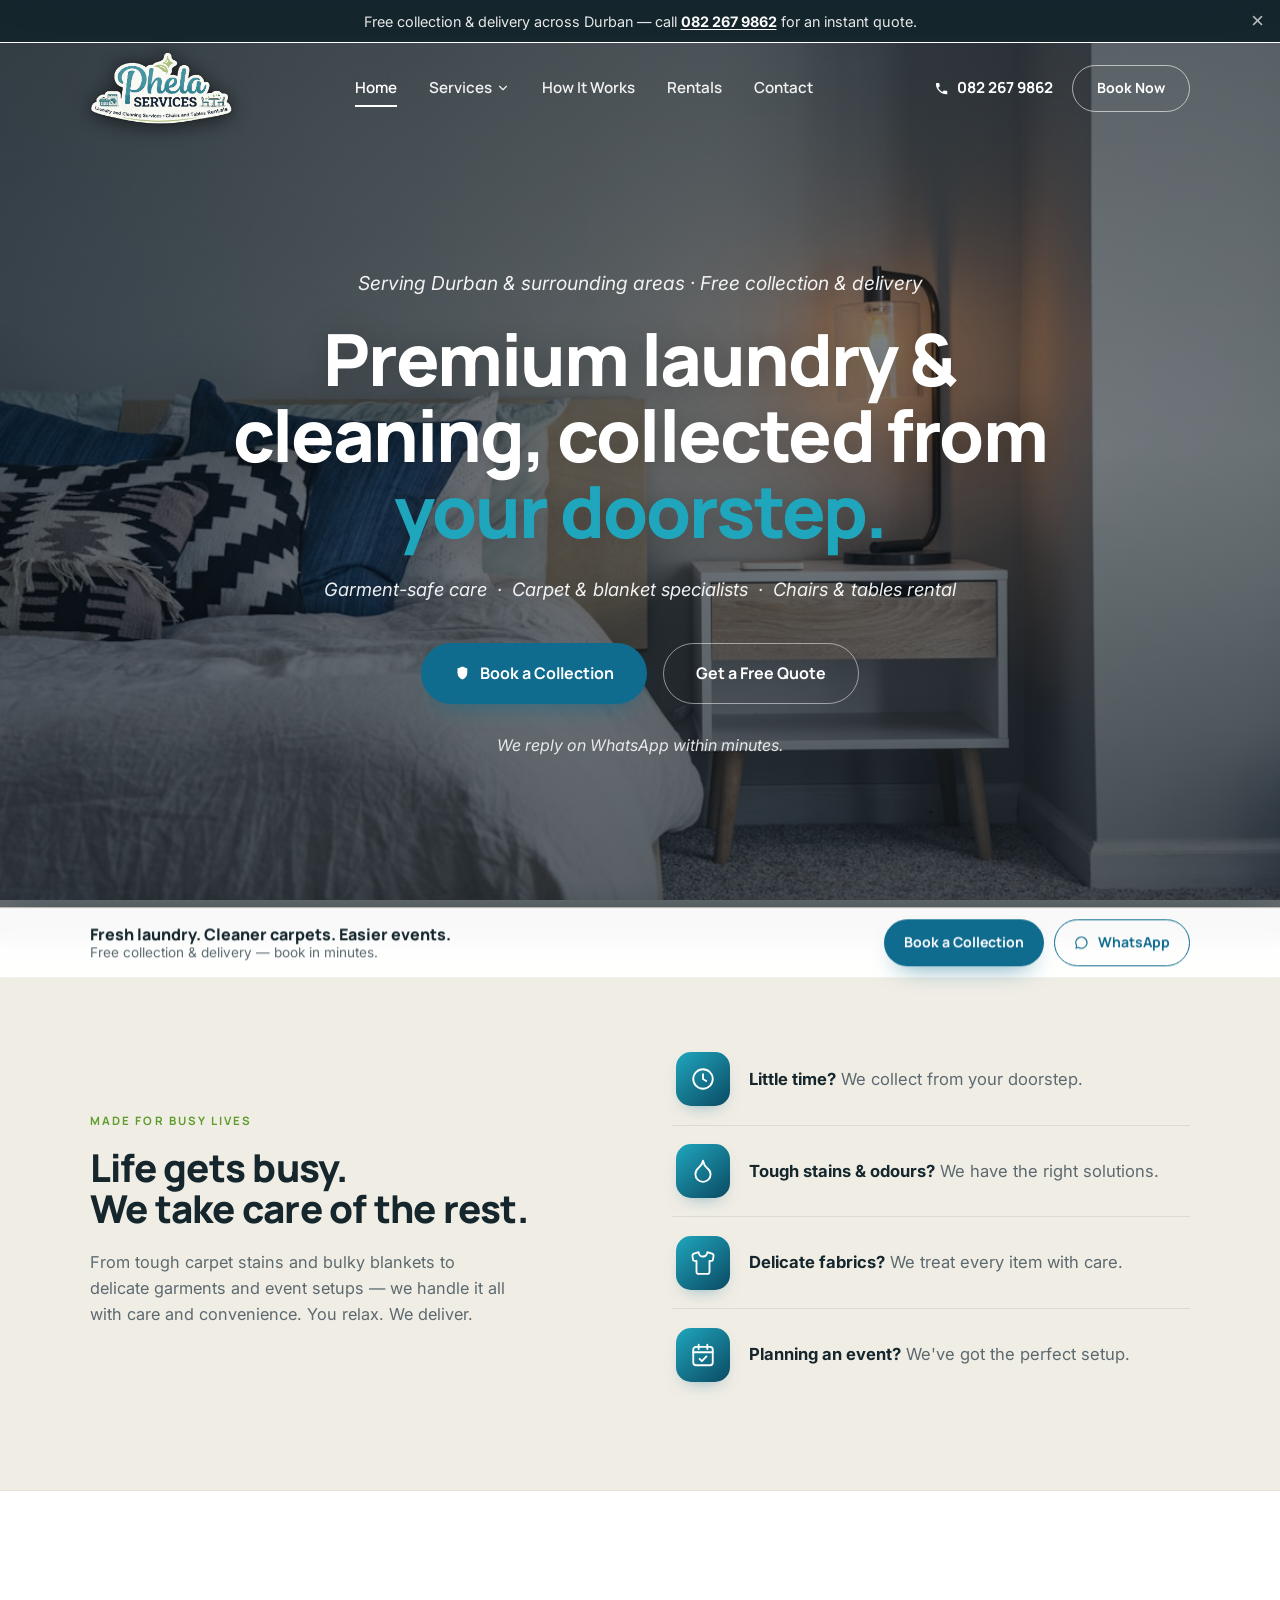
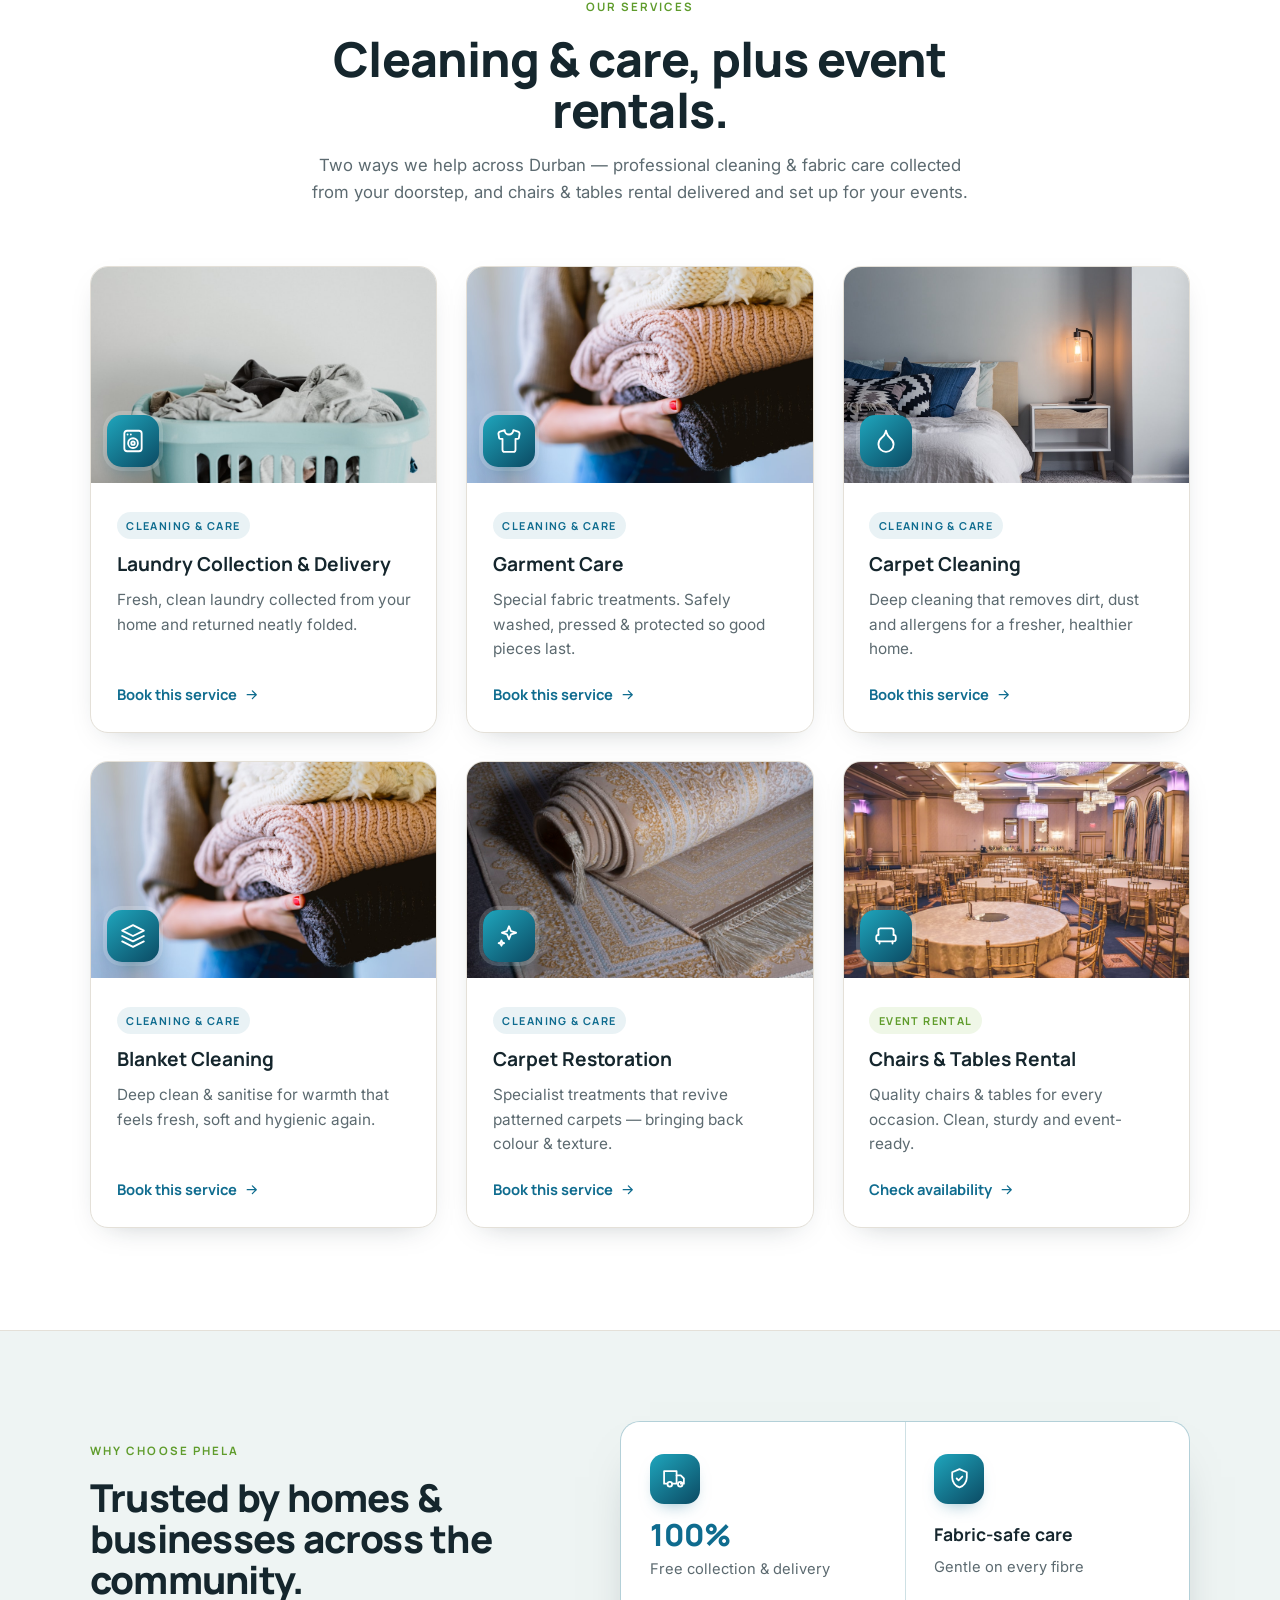
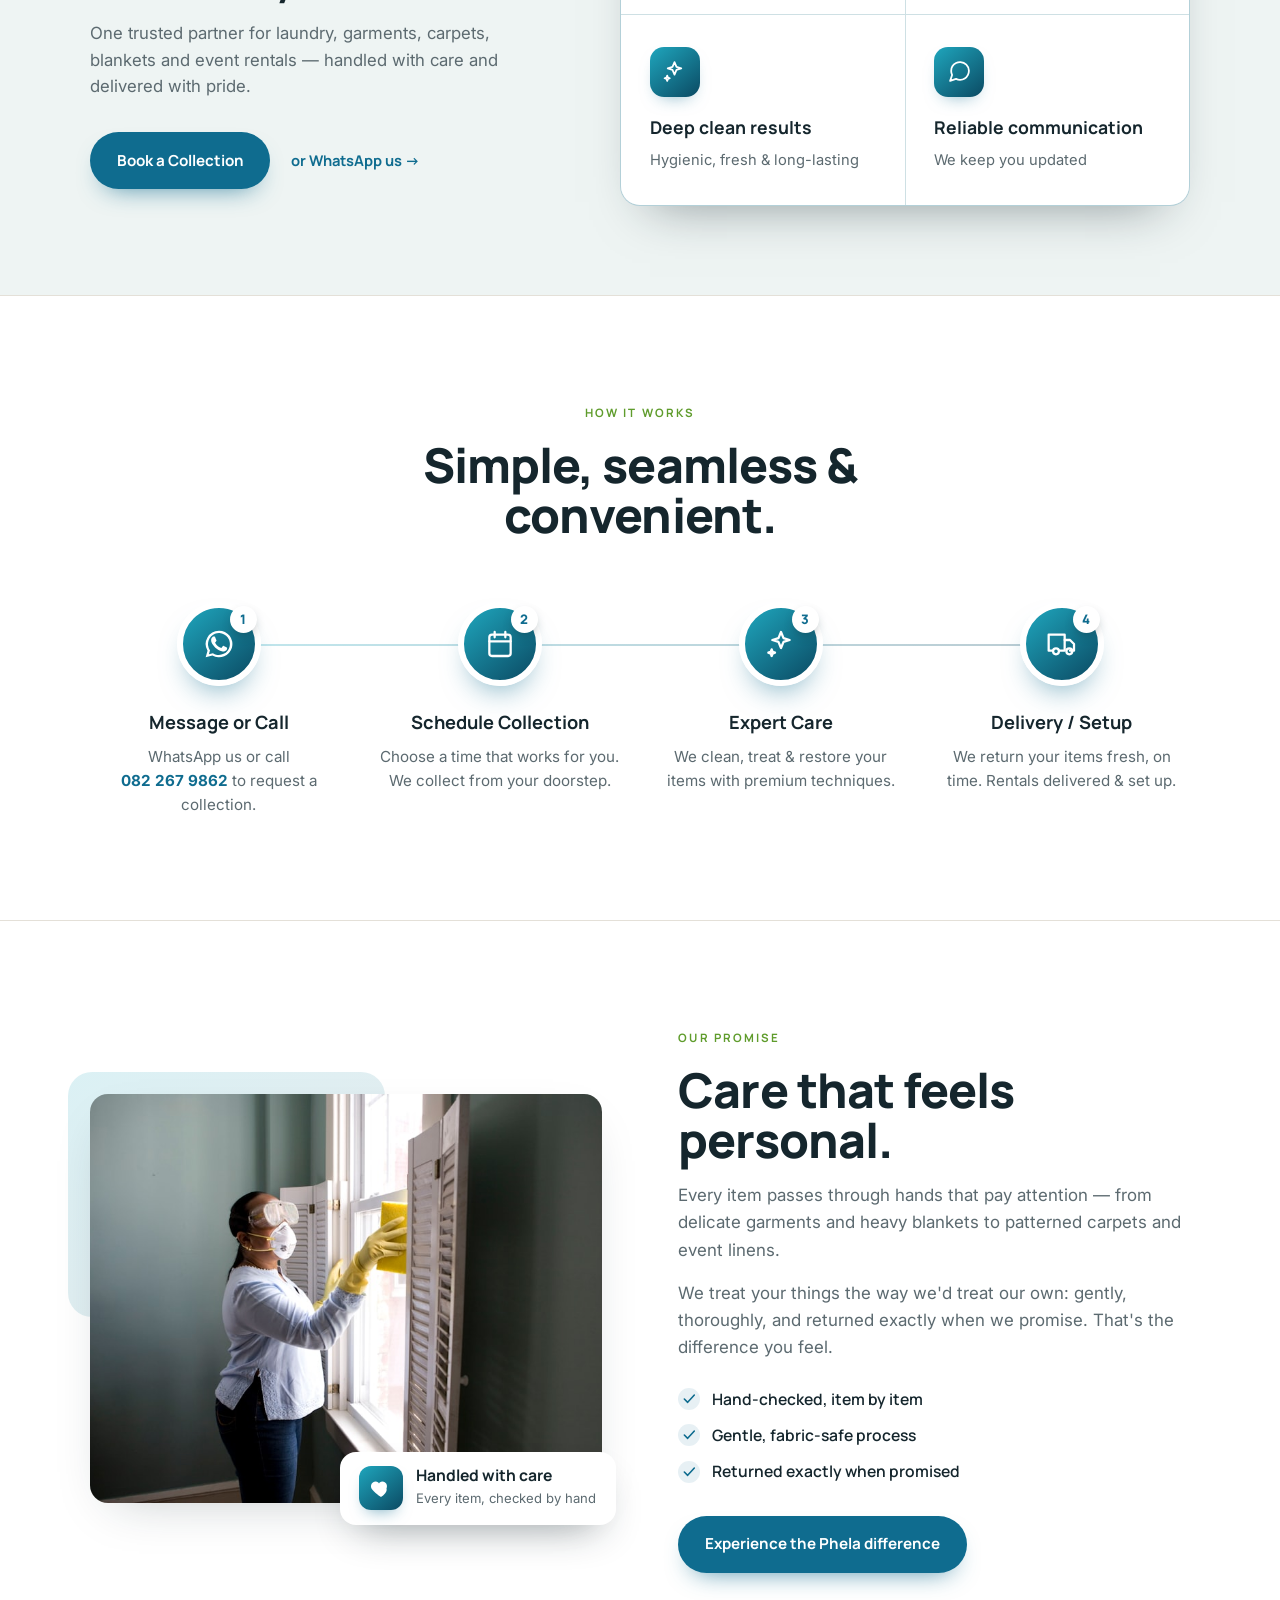
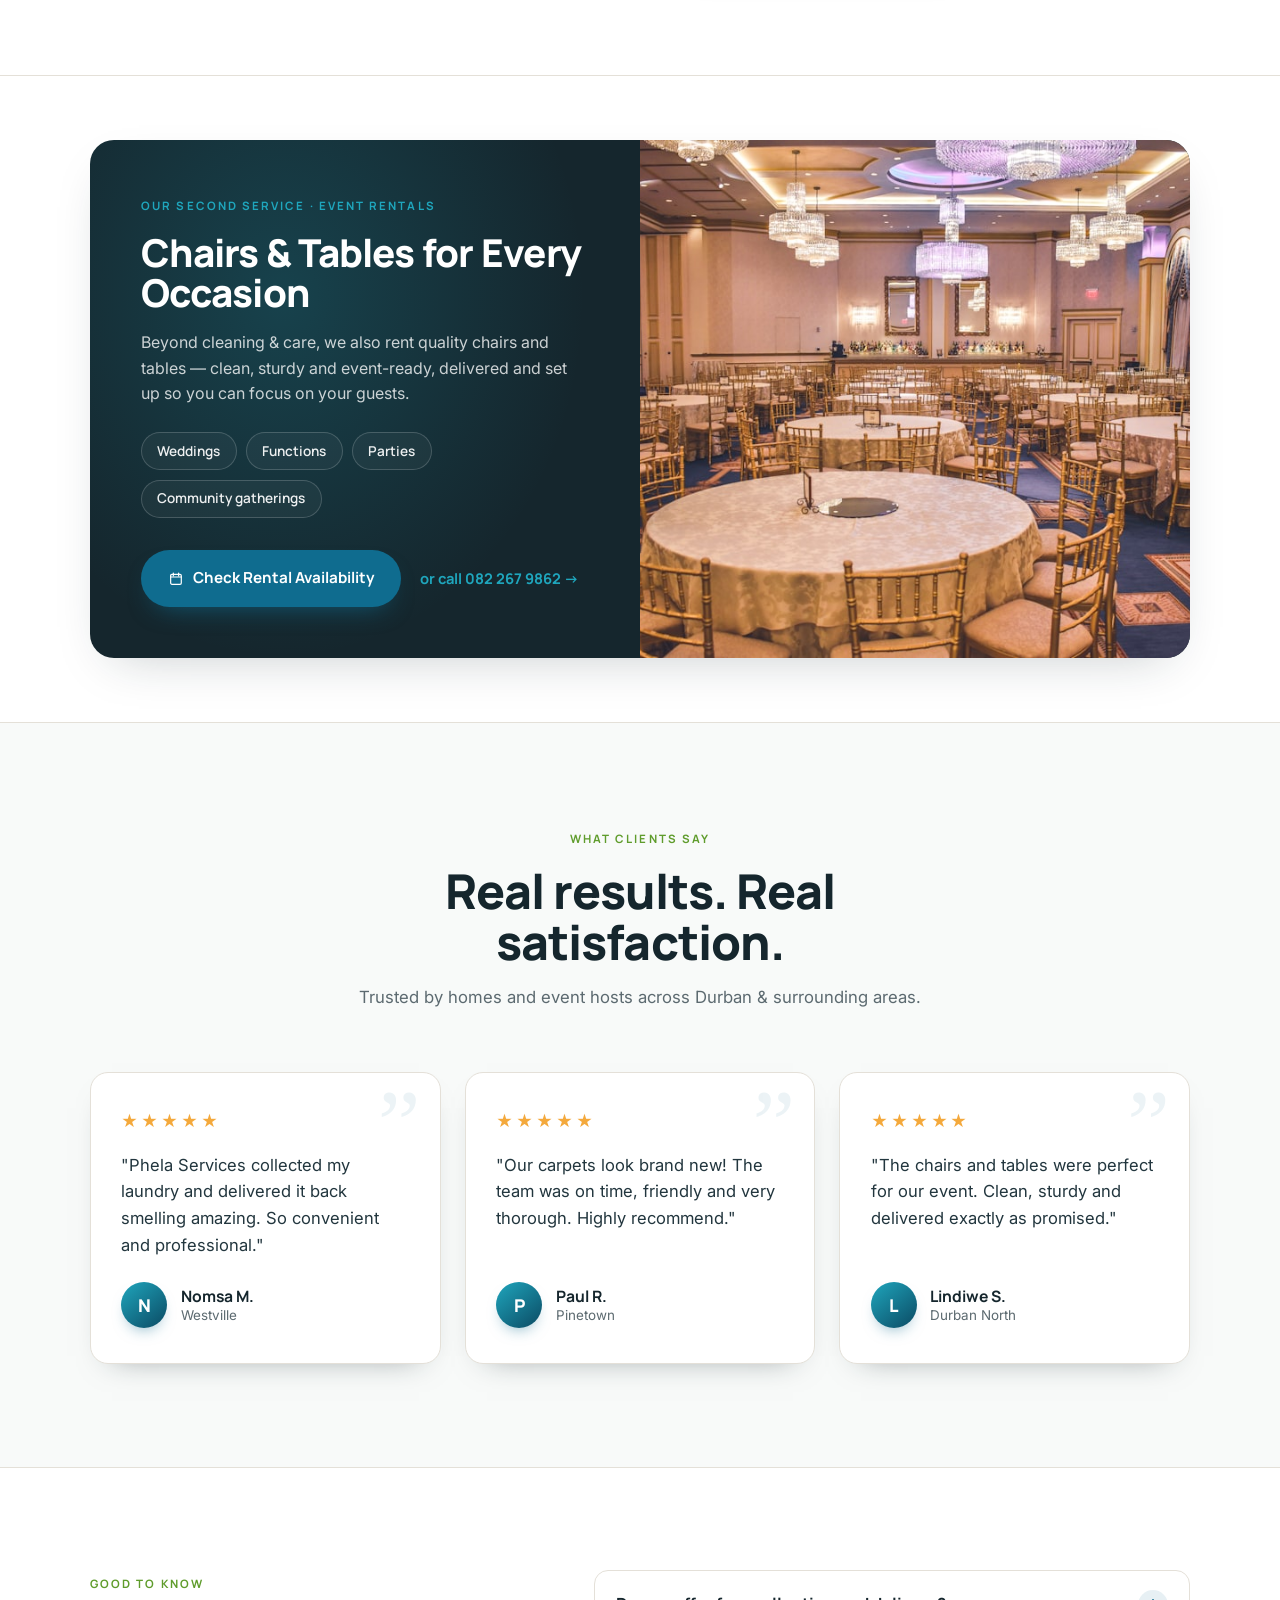
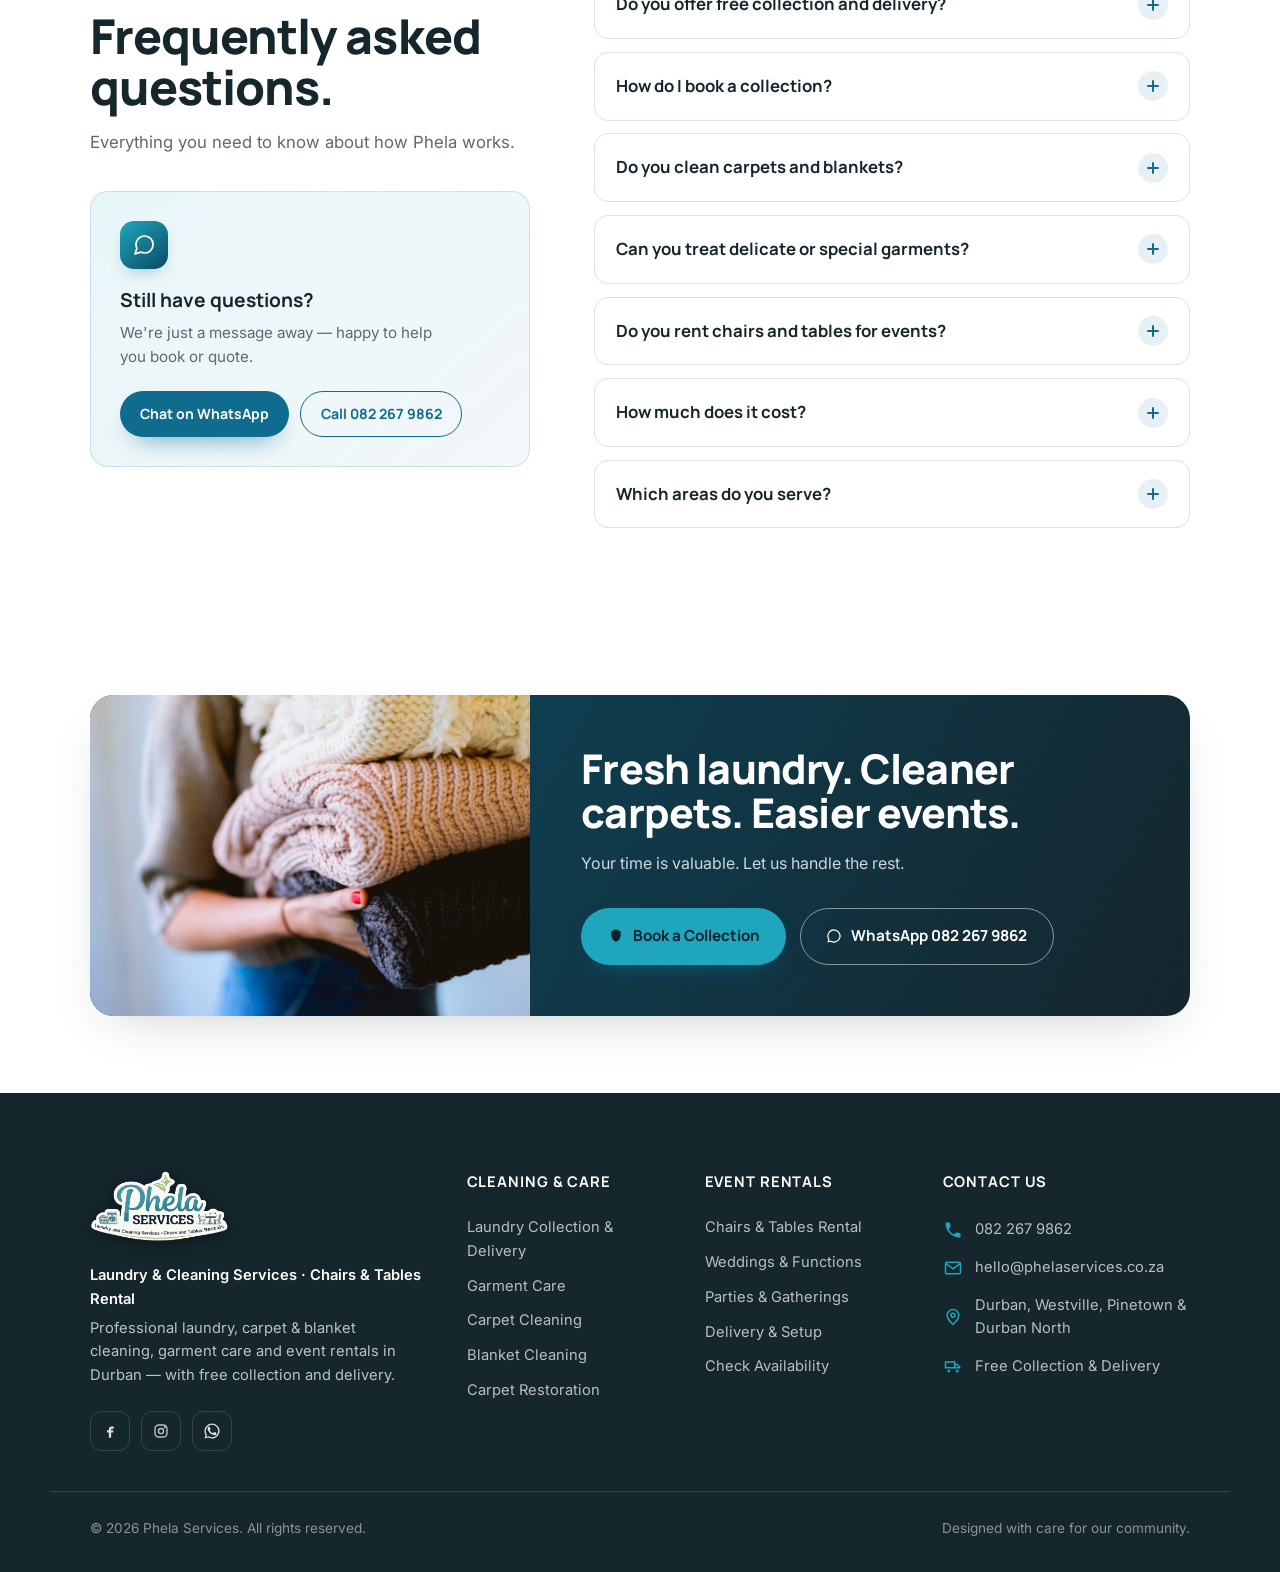
==== commit 137f8f43: "Enhance website functionality and SEO: Implement sticky CTA bar, update meta tags, and improve conte" ====
--- a/index.html
+++ b/index.html
@@ -1,11 +1,33 @@
 <!DOCTYPE html>
-<html lang="en">
+<html lang="en-ZA">
 <head>
   <meta charset="UTF-8" />
   <meta name="viewport" content="width=device-width, initial-scale=1.0" />
-  <title>Phela Services — Premium Laundry, Cleaning & Rental Care</title>
-  <meta name="description" content="Phela Services: professional laundry, garment care, carpet cleaning & restoration, blanket cleaning and chairs & tables rental — collected from your doorstep with free collection and delivery." />
+
+  <!-- Primary SEO -->
+  <title>Phela Services | Laundry, Cleaning & Carpet Care in Durban</title>
+  <meta name="description" content="Professional laundry, garment care, carpet cleaning & restoration, blanket cleaning and chairs & tables rental in Durban. Free doorstep collection & delivery. Book on WhatsApp: 082 267 9862." />
+  <meta name="keywords" content="laundry service Durban, carpet cleaning Durban, blanket cleaning Durban, garment care, carpet restoration, chairs and tables rental Durban, laundry collection and delivery, Westville, Pinetown, Durban North" />
+  <meta name="author" content="Phela Services" />
+  <meta name="robots" content="index, follow" />
+  <meta name="theme-color" content="#0f6c8f" />
+  <link rel="canonical" href="https://www.phelaservices.co.za/" />
   <link rel="icon" type="image/svg+xml" href="assets/img/favicon.svg" />
+
+  <!-- Open Graph / Facebook -->
+  <meta property="og:type" content="website" />
+  <meta property="og:locale" content="en_ZA" />
+  <meta property="og:site_name" content="Phela Services" />
+  <meta property="og:title" content="Phela Services | Laundry, Cleaning & Carpet Care in Durban" />
+  <meta property="og:description" content="Professional laundry, garment care, carpet & blanket cleaning, and chairs & tables rental in Durban. Free doorstep collection & delivery." />
+  <meta property="og:url" content="https://www.phelaservices.co.za/" />
+  <meta property="og:image" content="https://www.phelaservices.co.za/assets/img/hero-premium.jpg" />
+
+  <!-- Twitter -->
+  <meta name="twitter:card" content="summary_large_image" />
+  <meta name="twitter:title" content="Phela Services | Laundry, Cleaning & Carpet Care in Durban" />
+  <meta name="twitter:description" content="Professional laundry, carpet & blanket cleaning, garment care and event rentals in Durban. Free collection & delivery." />
+  <meta name="twitter:image" content="https://www.phelaservices.co.za/assets/img/hero-premium.jpg" />
 
   <!-- Fonts: Manrope (display) + Inter (body) -->
   <link rel="preconnect" href="https://fonts.googleapis.com" />
@@ -13,12 +35,41 @@
   <link href="https://fonts.googleapis.com/css2?family=Inter:wght@400;500;600&family=Manrope:wght@500;600;700;800&display=swap" rel="stylesheet" />
 
   <link rel="stylesheet" href="assets/css/styles.css" />
+
+  <!-- Local business structured data -->
+  <script type="application/ld+json">
+  {
+    "@context": "https://schema.org",
+    "@type": "LocalBusiness",
+    "name": "Phela Services",
+    "description": "Professional laundry, garment care, carpet cleaning and restoration, blanket cleaning, and chairs & tables rental with free doorstep collection and delivery in Durban.",
+    "image": "https://www.phelaservices.co.za/assets/img/hero-premium.jpg",
+    "url": "https://www.phelaservices.co.za/",
+    "telephone": "+27822679862",
+    "email": "hello@phelaservices.co.za",
+    "priceRange": "$$",
+    "areaServed": ["Durban", "Westville", "Pinetown", "Durban North", "KwaZulu-Natal"],
+    "address": {
+      "@type": "PostalAddress",
+      "addressLocality": "Durban",
+      "addressRegion": "KwaZulu-Natal",
+      "addressCountry": "ZA"
+    },
+    "openingHoursSpecification": [{
+      "@type": "OpeningHoursSpecification",
+      "dayOfWeek": ["Monday","Tuesday","Wednesday","Thursday","Friday","Saturday"],
+      "opens": "08:00",
+      "closes": "17:00"
+    }],
+    "sameAs": []
+  }
+  </script>
 </head>
 <body>
 
   <!-- ============ ANNOUNCEMENT BAR ============ -->
   <div class="topbar" id="topbar">
-    <p>Free collection &amp; delivery — call <a href="tel:+27822679862">082&nbsp;267&nbsp;9862</a> for an instant quote.</p>
+    <p>Free collection &amp; delivery across Durban — call <a href="tel:+27822679862">082&nbsp;267&nbsp;9862</a> for an instant quote.</p>
     <button class="topbar-close" id="topbarClose" aria-label="Dismiss announcement">&times;</button>
   </div>
 
@@ -74,10 +125,10 @@
     <!-- ============ HERO ============ -->
     <section class="hero">
       <div class="container hero-inner">
-        <span class="hero-eyebrow reveal">Free collection &amp; delivery · Premium care since day one</span>
+        <span class="hero-eyebrow reveal">Serving Durban &amp; surrounding areas · Free collection &amp; delivery</span>
         <h1 class="hero-title reveal">
-          Professional laundry, cleaning &amp;<br/>
-          rental care — collected from<br/>
+          Premium laundry &amp; cleaning, collected from
+          <br/>
           <span class="accent-word">your doorstep.</span>
         </h1>
         <p class="hero-reviews reveal">
@@ -133,21 +184,21 @@
       <div class="container">
         <div class="section-head reveal">
           <span class="eyebrow">Our services</span>
-          <h2 class="section-title">Expert care. Outstanding results.</h2>
-          <p class="section-intro">Premium cleaning and rental solutions, tailored to your home and your occasions.</p>
+          <h2 class="section-title">Cleaning &amp; care, plus event rentals.</h2>
+          <p class="section-intro">Two ways we help across Durban — professional cleaning &amp; fabric care collected from your doorstep, and chairs &amp; tables rental delivered and set up for your events.</p>
         </div>
 
         <div class="service-grid">
 
           <article class="service-card reveal">
             <div class="service-card-img">
-              <img src="assets/img/laundry.jpg" alt="Laundry ready for collection" />
+              <img src="assets/img/laundry.jpg" alt="Fresh laundry collected and neatly folded by Phela Services in Durban" />
               <span class="service-badge">
                 <svg viewBox="0 0 24 24" aria-hidden="true"><rect x="4" y="2.5" width="16" height="19" rx="2.5"/><path d="M7 6h.01M10 6h.01"/><circle cx="12" cy="14" r="4.5"/><circle cx="12" cy="14" r="1.6"/></svg>
               </span>
             </div>
             <div class="service-card-body">
-              <span class="service-no">01</span>
+              <span class="service-cat">Cleaning &amp; Care</span>
               <h3>Laundry Collection &amp; Delivery</h3>
               <p>Fresh, clean laundry collected from your home and returned neatly folded.</p>
               <a href="#contact" class="service-link">Book this service
@@ -158,13 +209,13 @@
 
           <article class="service-card reveal">
             <div class="service-card-img">
-              <img src="assets/img/hero-blankets.jpg" alt="Folded knitwear and garments" />
+              <img src="assets/img/hero-blankets.jpg" alt="Neatly folded garments after professional garment care" />
               <span class="service-badge">
                 <svg viewBox="0 0 24 24" aria-hidden="true"><path d="M20.38 3.46 16 2a4 4 0 0 1-8 0L3.62 3.46a2 2 0 0 0-1.34 2.23l.58 3.47a1 1 0 0 0 .99.84H6v10a2 2 0 0 0 2 2h8a2 2 0 0 0 2-2V10h2.15a1 1 0 0 0 .99-.84l.58-3.47a2 2 0 0 0-1.34-2.23z"/></svg>
               </span>
             </div>
             <div class="service-card-body">
-              <span class="service-no">02</span>
+              <span class="service-cat">Cleaning &amp; Care</span>
               <h3>Garment Care</h3>
               <p>Special fabric treatments. Safely washed, pressed &amp; protected so good pieces last.</p>
               <a href="#contact" class="service-link">Book this service
@@ -175,13 +226,13 @@
 
           <article class="service-card reveal">
             <div class="service-card-img">
-              <img src="assets/img/carpet-blanket.jpg" alt="Clean home interior with carpet" />
+              <img src="assets/img/carpet-blanket.jpg" alt="Clean carpeted bedroom after professional carpet cleaning" />
               <span class="service-badge">
                 <svg viewBox="0 0 24 24" aria-hidden="true"><path d="M12 22a7 7 0 0 0 7-7c0-2-1-3.9-3-5.5S12.5 5 12 2.5C11.5 5 10 7.4 8 9S5 13 5 15a7 7 0 0 0 7 7z"/></svg>
               </span>
             </div>
             <div class="service-card-body">
-              <span class="service-no">03</span>
+              <span class="service-cat">Cleaning &amp; Care</span>
               <h3>Carpet Cleaning</h3>
               <p>Deep cleaning that removes dirt, dust and allergens for a fresher, healthier home.</p>
               <a href="#contact" class="service-link">Book this service
@@ -192,13 +243,13 @@
 
           <article class="service-card reveal">
             <div class="service-card-img">
-              <img src="assets/img/hero-premium.jpg" alt="Freshly cleaned folded blankets" />
+              <img src="assets/img/hero-premium.jpg" alt="Freshly cleaned and folded blankets" />
               <span class="service-badge">
                 <svg viewBox="0 0 24 24" aria-hidden="true"><path d="M12 2 2 7l10 5 10-5-10-5z"/><path d="m2 12 10 5 10-5"/><path d="m2 17 10 5 10-5"/></svg>
               </span>
             </div>
             <div class="service-card-body">
-              <span class="service-no">04</span>
+              <span class="service-cat">Cleaning &amp; Care</span>
               <h3>Blanket Cleaning</h3>
               <p>Deep clean &amp; sanitise for warmth that feels fresh, soft and hygienic again.</p>
               <a href="#contact" class="service-link">Book this service
@@ -209,13 +260,13 @@
 
           <article class="service-card reveal">
             <div class="service-card-img">
-              <img src="assets/img/carpet-restoration.jpg" alt="Restored patterned carpet" />
+              <img src="assets/img/carpet-restoration.jpg" alt="Restored patterned carpet with revived colour and texture" />
               <span class="service-badge">
                 <svg viewBox="0 0 24 24" aria-hidden="true"><path d="M12 3l1.9 4.6L18.5 9l-4.6 1.4L12 15l-1.9-4.6L5.5 9l4.6-1.4z"/><path d="M5 16l.7 1.8L7.5 18.5 5.7 19.2 5 21l-.7-1.8L2.5 18.5l1.8-.7z"/></svg>
               </span>
             </div>
             <div class="service-card-body">
-              <span class="service-no">05</span>
+              <span class="service-cat">Cleaning &amp; Care</span>
               <h3>Carpet Restoration</h3>
               <p>Specialist treatments that revive patterned carpets — bringing back colour &amp; texture.</p>
               <a href="#contact" class="service-link">Book this service
@@ -226,13 +277,13 @@
 
           <article class="service-card reveal">
             <div class="service-card-img">
-              <img src="assets/img/chairs-tables.jpg" alt="Event tables and chairs set up" />
+              <img src="assets/img/chairs-tables.jpg" alt="Chairs and tables set up for an event" />
               <span class="service-badge">
                 <svg viewBox="0 0 24 24" aria-hidden="true"><path d="M5 11a2 2 0 0 0-2 2v2a2 2 0 0 0 2 2h14a2 2 0 0 0 2-2v-2a2 2 0 0 0-2-2"/><path d="M5 11V7a2 2 0 0 1 2-2h10a2 2 0 0 1 2 2v4"/><path d="M6 17v2M18 17v2"/></svg>
               </span>
             </div>
             <div class="service-card-body">
-              <span class="service-no">06</span>
+              <span class="service-cat rental">Event Rental</span>
               <h3>Chairs &amp; Tables Rental</h3>
               <p>Quality chairs &amp; tables for every occasion. Clean, sturdy and event-ready.</p>
               <a href="#rentals" class="service-link">Check availability
@@ -251,36 +302,41 @@
         <div class="why-head reveal">
           <span class="eyebrow">Why choose Phela</span>
           <h2 class="section-title">Trusted by homes &amp; businesses across the community.</h2>
-        </div>
-
-        <div class="why-stats reveal">
-          <div class="wstat">
-            <span class="wstat-icon">
+          <p class="why-lead">One trusted partner for laundry, garments, carpets, blankets and event rentals — handled with care and delivered with pride.</p>
+          <div class="why-actions">
+            <a href="#contact" class="btn btn-primary">Book a Collection</a>
+            <a href="https://wa.me/27822679862" class="rental-link why-wa" target="_blank" rel="noopener">or WhatsApp us →</a>
+          </div>
+        </div>
+
+        <div class="why-quad reveal">
+          <div class="qcell">
+            <span class="qicon">
               <svg viewBox="0 0 24 24" aria-hidden="true"><path d="M10 17h4V5H2v12h3"/><path d="M14 9h4l3 3v5h-3"/><circle cx="7.5" cy="17.5" r="2.2"/><circle cx="17.5" cy="17.5" r="2.2"/></svg>
             </span>
-            <span class="wstat-num">100%</span>
-            <span class="wstat-label">Free Collection &amp; Delivery</span>
-          </div>
-          <div class="wstat">
-            <span class="wstat-icon">
+            <strong class="qnum">100%</strong>
+            <p>Free collection &amp; delivery</p>
+          </div>
+          <div class="qcell">
+            <span class="qicon">
               <svg viewBox="0 0 24 24" aria-hidden="true"><path d="M12 3l7 3v5c0 4.4-3 8.3-7 9.6C8 19.3 5 15.4 5 11V6z"/><path d="M9.3 12l1.8 1.8 3.6-3.7"/></svg>
             </span>
-            <span class="wstat-num small">Fabric-Safe Care</span>
-            <span class="wstat-label">Gentle on every fibre</span>
-          </div>
-          <div class="wstat">
-            <span class="wstat-icon">
+            <strong>Fabric-safe care</strong>
+            <p>Gentle on every fibre</p>
+          </div>
+          <div class="qcell">
+            <span class="qicon">
               <svg viewBox="0 0 24 24" aria-hidden="true"><path d="M12 3l1.9 4.6L18.5 9l-4.6 1.4L12 15l-1.9-4.6L5.5 9l4.6-1.4z"/><path d="M5 16l.7 1.8L7.5 18.5 5.7 19.2 5 21l-.7-1.8L2.5 18.5l1.8-.7z"/></svg>
             </span>
-            <span class="wstat-num small">Deep Clean Results</span>
-            <span class="wstat-label">Hygienic, fresh &amp; long-lasting</span>
-          </div>
-          <div class="wstat">
-            <span class="wstat-icon">
+            <strong>Deep clean results</strong>
+            <p>Hygienic, fresh &amp; long-lasting</p>
+          </div>
+          <div class="qcell">
+            <span class="qicon">
               <svg viewBox="0 0 24 24" aria-hidden="true"><path d="M21 11.5a8.38 8.38 0 0 1-.9 3.8 8.5 8.5 0 0 1-7.6 4.7 8.38 8.38 0 0 1-3.8-.9L3 21l1.9-5.7a8.38 8.38 0 0 1-.9-3.8 8.5 8.5 0 0 1 4.7-7.6 8.38 8.38 0 0 1 3.8-.9h.5a8.48 8.48 0 0 1 8 8z"/></svg>
             </span>
-            <span class="wstat-num small">Reliable Communication</span>
-            <span class="wstat-label">We keep you updated</span>
+            <strong>Reliable communication</strong>
+            <p>We keep you updated</p>
           </div>
         </div>
       </div>
@@ -336,7 +392,7 @@
       <div class="container signature-grid">
         <div class="signature-media reveal">
           <div class="signature-img">
-            <img src="assets/img/cleaning-person.jpg" alt="A Phela team member cleaning with care" />
+            <img src="assets/img/cleaning-person.jpg" alt="Phela Services team member cleaning a Durban home with care" />
           </div>
           <div class="signature-badge">
             <span class="signature-badge-ico">
@@ -380,13 +436,14 @@
 
     <!-- ============ RENTALS ============ -->
     <section class="rentals" id="rentals">
-      <div class="container rentals-card reveal">
+      <div class="container">
+        <div class="rentals-card reveal">
         <div class="rentals-copy">
-          <span class="eyebrow">Event made easy</span>
+          <span class="eyebrow">Our second service · Event rentals</span>
           <h2 class="section-title light">Chairs &amp; Tables for Every Occasion</h2>
           <p>
-            From intimate gatherings to big celebrations — we provide clean, sturdy,
-            event-ready rentals that elevate your occasion.
+            Beyond cleaning &amp; care, we also rent quality chairs and tables — clean,
+            sturdy and event-ready, delivered and set up so you can focus on your guests.
           </p>
           <ul class="rental-tags">
             <li>Weddings</li>
@@ -403,7 +460,8 @@
           </div>
         </div>
         <div class="rentals-media">
-          <img src="assets/img/chairs-tables.jpg" alt="Elegant event setup with chairs and tables" />
+          <img src="assets/img/chairs-tables.jpg" alt="Elegant event setup with chairs and tables for hire in Durban" />
+        </div>
         </div>
       </div>
     </section>
@@ -414,29 +472,37 @@
         <div class="section-head reveal">
           <span class="eyebrow">What clients say</span>
           <h2 class="section-title">Real results. Real satisfaction.</h2>
-          <p class="section-intro">Trusted by local homes and event hosts. <em>(Placeholder reviews — easy to edit.)</em></p>
+          <p class="section-intro">Trusted by homes and event hosts across Durban &amp; surrounding areas.</p>
         </div>
 
         <div class="quote-grid">
           <figure class="quote reveal">
-            <div class="stars">★★★★★</div>
+            <span class="quote-mark">&rdquo;</span>
+            <div class="stars" aria-label="5 out of 5 stars">★★★★★</div>
             <blockquote>"Phela Services collected my laundry and delivered it back smelling amazing. So convenient and professional."</blockquote>
-            <figcaption>— Nomsa M. <span>Westville</span></figcaption>
+            <figcaption>
+              <span class="quote-avatar">N</span>
+              <span class="quote-person"><strong>Nomsa M.</strong><span>Westville</span></span>
+            </figcaption>
           </figure>
           <figure class="quote reveal">
-            <div class="stars">★★★★★</div>
+            <span class="quote-mark">&rdquo;</span>
+            <div class="stars" aria-label="5 out of 5 stars">★★★★★</div>
             <blockquote>"Our carpets look brand new! The team was on time, friendly and very thorough. Highly recommend."</blockquote>
-            <figcaption>— Paul R. <span>Pinetown</span></figcaption>
+            <figcaption>
+              <span class="quote-avatar">P</span>
+              <span class="quote-person"><strong>Paul R.</strong><span>Pinetown</span></span>
+            </figcaption>
           </figure>
           <figure class="quote reveal">
-            <div class="stars">★★★★★</div>
+            <span class="quote-mark">&rdquo;</span>
+            <div class="stars" aria-label="5 out of 5 stars">★★★★★</div>
             <blockquote>"The chairs and tables were perfect for our event. Clean, sturdy and delivered exactly as promised."</blockquote>
-            <figcaption>— Lindiwe S. <span>Durban North</span></figcaption>
+            <figcaption>
+              <span class="quote-avatar">L</span>
+              <span class="quote-person"><strong>Lindiwe S.</strong><span>Durban North</span></span>
+            </figcaption>
           </figure>
-        </div>
-
-        <div class="quote-dots reveal" aria-hidden="true">
-          <span class="dot active"></span><span class="dot"></span><span class="dot"></span><span class="dot"></span>
         </div>
       </div>
     </section>
@@ -447,37 +513,49 @@
         <div class="faq-head reveal">
           <span class="eyebrow">Good to know</span>
           <h2 class="section-title">Frequently asked questions.</h2>
-          <p class="section-intro">Still unsure? <a href="https://wa.me/27822679862" target="_blank" rel="noopener">Message us on WhatsApp.</a></p>
+          <p class="section-intro">Everything you need to know about how Phela works.</p>
+
+          <div class="faq-support">
+            <span class="faq-support-ico">
+              <svg viewBox="0 0 24 24" aria-hidden="true"><path d="M21 11.5a8.38 8.38 0 0 1-.9 3.8 8.5 8.5 0 0 1-7.6 4.7 8.38 8.38 0 0 1-3.8-.9L3 21l1.9-5.7a8.38 8.38 0 0 1-.9-3.8 8.5 8.5 0 0 1 4.7-7.6 8.38 8.38 0 0 1 3.8-.9h.5a8.48 8.48 0 0 1 8 8z"/></svg>
+            </span>
+            <h3>Still have questions?</h3>
+            <p>We're just a message away — happy to help you book or quote.</p>
+            <div class="faq-support-actions">
+              <a href="https://wa.me/27822679862" class="btn btn-primary" target="_blank" rel="noopener">Chat on WhatsApp</a>
+              <a href="tel:+27822679862" class="btn btn-outline">Call 082 267 9862</a>
+            </div>
+          </div>
         </div>
 
         <div class="faq-list reveal">
           <details class="faq-item">
-            <summary>Do you collect and deliver?<span class="faq-icon"></span></summary>
-            <p>Yes — free collection and delivery is included. We collect from your doorstep and return your items fresh.</p>
+            <summary>Do you offer free collection and delivery?<span class="faq-icon"></span></summary>
+            <p>Yes. Free doorstep collection and delivery is included across Durban and surrounding areas. We collect your items, care for them, and return them fresh and on time.</p>
           </details>
           <details class="faq-item">
-            <summary>How do I book?<span class="faq-icon"></span></summary>
-            <p>Message or call us on 082 267 9862. We confirm your items, location and a collection time that suits you.</p>
+            <summary>How do I book a collection?<span class="faq-icon"></span></summary>
+            <p>Message us on WhatsApp or call 082&nbsp;267&nbsp;9862. We'll confirm your items, your location and a collection time that suits your schedule.</p>
           </details>
           <details class="faq-item">
             <summary>Do you clean carpets and blankets?<span class="faq-icon"></span></summary>
-            <p>Absolutely. We deep-clean carpets and rugs, restore patterned carpets, and professionally clean blankets.</p>
+            <p>Absolutely. We deep-clean carpets and rugs, restore patterned and faded carpets, and professionally wash and sanitise blankets for a fresh, hygienic finish.</p>
           </details>
           <details class="faq-item">
-            <summary>Can you treat delicate garments?<span class="faq-icon"></span></summary>
-            <p>Yes. Special and delicate fabrics receive careful, tailored treatment, washing, pressing and protection.</p>
+            <summary>Can you treat delicate or special garments?<span class="faq-icon"></span></summary>
+            <p>Yes. Delicate and special fabrics receive careful, tailored treatment — gentle washing, pressing and protection so your favourite pieces last longer.</p>
           </details>
           <details class="faq-item">
-            <summary>Do you rent chairs and tables?<span class="faq-icon"></span></summary>
-            <p>We do — clean, sturdy and event-ready chairs and tables for functions, parties and gatherings.</p>
+            <summary>Do you rent chairs and tables for events?<span class="faq-icon"></span></summary>
+            <p>We do. Our chairs and tables are clean, sturdy and event-ready for weddings, functions, parties and community gatherings — delivered and set up for you.</p>
           </details>
           <details class="faq-item">
-            <summary>How do I get a price?<span class="faq-icon"></span></summary>
-            <p>Send us a quick message with what you need. We'll give you a clear, fair quote — no surprises.</p>
+            <summary>How much does it cost?<span class="faq-icon"></span></summary>
+            <p>Pricing depends on the service and the volume of items. Send us a quick WhatsApp message with what you need and we'll give you a clear, fair quote — no surprises.</p>
           </details>
           <details class="faq-item">
-            <summary>Can I book through WhatsApp?<span class="faq-icon"></span></summary>
-            <p>Yes — WhatsApp is the easiest way. Tap any WhatsApp button on this page to start.</p>
+            <summary>Which areas do you serve?<span class="faq-icon"></span></summary>
+            <p>We serve Durban and surrounding areas, including Westville, Pinetown and Durban North. Not sure if we cover you? Send us a message and we'll confirm.</p>
           </details>
         </div>
       </div>
@@ -485,13 +563,14 @@
 
     <!-- ============ FINAL CTA ============ -->
     <section class="final-cta" id="contact">
-      <div class="container final-inner reveal">
-        <div class="final-media"><img src="assets/img/hero-premium.jpg" alt="Fresh, neatly folded laundry" /></div>
+      <div class="container">
+        <div class="final-inner reveal">
+        <div class="final-media"><img src="assets/img/hero-premium.jpg" alt="Fresh, neatly folded laundry from Phela Services" /></div>
         <div class="final-copy">
           <h2 class="final-title">Fresh laundry. Cleaner carpets. Easier events.</h2>
           <p>Your time is valuable. Let us handle the rest.</p>
           <div class="final-actions">
-            <a href="https://wa.me/27822679862?text=Hi%20Phela%2C%20I%27d%20like%20to%20book%20a%20collection" class="btn btn-green" target="_blank" rel="noopener">
+            <a href="https://wa.me/27822679862?text=Hi%20Phela%2C%20I%27d%20like%20to%20book%20a%20collection" class="btn btn-primary" target="_blank" rel="noopener">
               <svg class="ico" viewBox="0 0 24 24" aria-hidden="true"><path d="M12 2l7 3v6c0 4.4-3 8.3-7 9.6C8 19.3 5 15.4 5 11V5z"/></svg>
               Book a Collection
             </a>
@@ -501,6 +580,7 @@
             </a>
           </div>
         </div>
+        </div>
       </div>
     </section>
 
@@ -512,7 +592,7 @@
       <div class="footer-brand">
         <img src="assets/img/phela-logo.png" alt="Phela Services" class="footer-logo" />
         <p class="footer-tag">Laundry &amp; Cleaning Services · Chairs &amp; Tables Rental</p>
-        <p>Free collection. Premium care. Delivered with pride.</p>
+        <p>Professional laundry, carpet &amp; blanket cleaning, garment care and event rentals in Durban — with free collection and delivery.</p>
         <div class="socials">
           <a href="#" aria-label="Facebook"><svg viewBox="0 0 24 24" aria-hidden="true"><path d="M14 9h3V6h-3c-2.2 0-3.5 1.3-3.5 3.6V11H8v3h2.5v7h3v-7H16l.5-3h-3V9.8c0-.6.3-.8.9-.8z"/></svg></a>
           <a href="#" aria-label="Instagram"><svg viewBox="0 0 24 24" aria-hidden="true"><rect x="4" y="4" width="16" height="16" rx="5" fill="none" stroke="currentColor" stroke-width="1.8"/><circle cx="12" cy="12" r="3.4" fill="none" stroke="currentColor" stroke-width="1.8"/><circle cx="17" cy="7" r="1.2"/></svg></a>
@@ -521,29 +601,28 @@
       </div>
 
       <div class="footer-col">
-        <h4>Services</h4>
+        <h4>Cleaning &amp; Care</h4>
         <a href="#services">Laundry Collection &amp; Delivery</a>
         <a href="#services">Garment Care</a>
         <a href="#services">Carpet Cleaning</a>
         <a href="#services">Blanket Cleaning</a>
         <a href="#services">Carpet Restoration</a>
+      </div>
+
+      <div class="footer-col">
+        <h4>Event Rentals</h4>
         <a href="#rentals">Chairs &amp; Tables Rental</a>
-      </div>
-
-      <div class="footer-col">
-        <h4>Quick Links</h4>
-        <a href="#top">Home</a>
-        <a href="#services">Services</a>
-        <a href="#how">How It Works</a>
-        <a href="#rentals">Rentals</a>
-        <a href="#contact">Contact</a>
+        <a href="#rentals">Weddings &amp; Functions</a>
+        <a href="#rentals">Parties &amp; Gatherings</a>
+        <a href="#rentals">Delivery &amp; Setup</a>
+        <a href="#contact">Check Availability</a>
       </div>
 
       <div class="footer-col">
         <h4>Contact Us</h4>
         <a href="tel:+27822679862" class="footer-contact"><svg viewBox="0 0 24 24" aria-hidden="true"><path d="M6.6 10.8c1.4 2.8 3.8 5.1 6.6 6.6l2.2-2.2c.3-.3.7-.4 1-.2 1.1.4 2.3.6 3.6.6.6 0 1 .4 1 1V20c0 .6-.4 1-1 1-9.4 0-17-7.6-17-17 0-.6.4-1 1-1h3.5c.6 0 1 .4 1 1 0 1.2.2 2.4.6 3.6.1.4 0 .8-.3 1.1z"/></svg>082 267 9862</a>
         <a href="mailto:hello@phelaservices.co.za" class="footer-contact"><svg viewBox="0 0 24 24" aria-hidden="true"><rect x="3" y="5" width="18" height="14" rx="2" fill="none" stroke="currentColor" stroke-width="1.8"/><path d="M4 7l8 6 8-6" fill="none" stroke="currentColor" stroke-width="1.8" stroke-linecap="round"/></svg>hello@phelaservices.co.za</a>
-        <span class="footer-contact"><svg viewBox="0 0 24 24" aria-hidden="true"><path d="M12 21s7-6.5 7-11a7 7 0 1 0-14 0c0 4.5 7 11 7 11z" fill="none" stroke="currentColor" stroke-width="1.8"/><circle cx="12" cy="10" r="2.4" fill="none" stroke="currentColor" stroke-width="1.8"/></svg>Durban &amp; Surrounding Areas</span>
+        <span class="footer-contact"><svg viewBox="0 0 24 24" aria-hidden="true"><path d="M12 21s7-6.5 7-11a7 7 0 1 0-14 0c0 4.5 7 11 7 11z" fill="none" stroke="currentColor" stroke-width="1.8"/><circle cx="12" cy="10" r="2.4" fill="none" stroke="currentColor" stroke-width="1.8"/></svg>Durban, Westville, Pinetown &amp; Durban North</span>
         <span class="footer-contact"><svg viewBox="0 0 24 24" aria-hidden="true"><path d="M3 13h11V6H3zM14 9h3l3 3v1h-6z" fill="none" stroke="currentColor" stroke-width="1.8"/><circle cx="7" cy="17" r="1.6"/><circle cx="17" cy="17" r="1.6"/></svg>Free Collection &amp; Delivery</span>
       </div>
     </div>
@@ -553,11 +632,42 @@
     </div>
   </footer>
 
+  <!-- Sticky CTA bar (appears on scroll) -->
+  <div class="sticky-cta" id="stickyCta" aria-hidden="true">
+    <div class="container sticky-cta-inner">
+      <p class="sticky-cta-text"><strong>Fresh laundry. Cleaner carpets. Easier events.</strong><span>Free collection &amp; delivery — book in minutes.</span></p>
+      <div class="sticky-cta-actions">
+        <a href="#contact" class="btn btn-primary btn-sm">Book a Collection</a>
+        <a href="https://wa.me/27822679862?text=Hi%20Phela%2C%20I%27d%20like%20to%20book%20a%20collection" class="btn btn-outline btn-sm" target="_blank" rel="noopener">
+          <svg class="ico" viewBox="0 0 24 24" aria-hidden="true"><path d="M12 2a10 10 0 0 0-8.6 15.06L2 22l5.07-1.33A10 10 0 1 0 12 2zm0 18.2c-1.5 0-2.97-.4-4.25-1.16l-.3-.18-3 .79.8-2.93-.2-.31A8.2 8.2 0 1 1 12 20.2z"/></svg>
+          WhatsApp
+        </a>
+      </div>
+    </div>
+  </div>
+
   <!-- Floating WhatsApp (mobile) -->
   <a href="https://wa.me/27822679862" class="wa-float" target="_blank" rel="noopener" aria-label="Chat on WhatsApp">
     <svg viewBox="0 0 24 24" aria-hidden="true"><path d="M12 2a10 10 0 0 0-8.6 15.06L2 22l5.07-1.33A10 10 0 1 0 12 2zm0 18.2c-1.5 0-2.97-.4-4.25-1.16l-.3-.18-3 .79.8-2.93-.2-.31A8.2 8.2 0 1 1 12 20.2z"/><path d="M17.5 14.4c-.3-.15-1.7-.84-2-.93-.27-.1-.47-.15-.66.15-.2.3-.76.93-.93 1.12-.17.2-.34.22-.64.07-1.77-.88-2.93-1.58-4.1-3.58-.31-.53.31-.5.89-1.65.1-.2.05-.37-.02-.52-.08-.15-.66-1.6-.9-2.18-.24-.57-.48-.5-.66-.5h-.57c-.2 0-.52.07-.79.37-.27.3-1.04 1.02-1.04 2.49 0 1.47 1.07 2.89 1.22 3.09.15.2 2.1 3.2 5.08 4.49.71.31 1.26.49 1.7.62.71.23 1.36.2 1.87.12.57-.08 1.7-.69 1.94-1.36.24-.67.24-1.24.17-1.36-.07-.12-.27-.2-.57-.34z"/></svg>
   </a>
 
+  <!-- FAQ structured data -->
+  <script type="application/ld+json">
+  {
+    "@context": "https://schema.org",
+    "@type": "FAQPage",
+    "mainEntity": [
+      {"@type":"Question","name":"Do you offer free collection and delivery?","acceptedAnswer":{"@type":"Answer","text":"Yes. Free doorstep collection and delivery is included across Durban and surrounding areas. We collect your items, care for them, and return them fresh and on time."}},
+      {"@type":"Question","name":"How do I book a collection?","acceptedAnswer":{"@type":"Answer","text":"Message us on WhatsApp or call 082 267 9862. We'll confirm your items, your location and a collection time that suits your schedule."}},
+      {"@type":"Question","name":"Do you clean carpets and blankets?","acceptedAnswer":{"@type":"Answer","text":"Yes. We deep-clean carpets and rugs, restore patterned and faded carpets, and professionally wash and sanitise blankets for a fresh, hygienic finish."}},
+      {"@type":"Question","name":"Can you treat delicate or special garments?","acceptedAnswer":{"@type":"Answer","text":"Yes. Delicate and special fabrics receive careful, tailored treatment — gentle washing, pressing and protection so your favourite pieces last longer."}},
+      {"@type":"Question","name":"Do you rent chairs and tables for events?","acceptedAnswer":{"@type":"Answer","text":"Yes. Our chairs and tables are clean, sturdy and event-ready for weddings, functions, parties and community gatherings — delivered and set up for you."}},
+      {"@type":"Question","name":"How much does it cost?","acceptedAnswer":{"@type":"Answer","text":"Pricing depends on the service and the volume of items. Send us a WhatsApp message with what you need and we'll give you a clear, fair quote."}},
+      {"@type":"Question","name":"Which areas do you serve?","acceptedAnswer":{"@type":"Answer","text":"We serve Durban and surrounding areas, including Westville, Pinetown and Durban North. Send us a message and we'll confirm whether we cover you."}}
+    ]
+  }
+  </script>
+
   <script src="assets/js/main.js"></script>
 </body>
 </html>
--- a/assets/css/styles.css
+++ b/assets/css/styles.css
@@ -226,8 +226,8 @@
   font-size:clamp(1rem,1.6vw,1.2rem);color:rgba(255,255,255,.92);margin-bottom:1.4rem;
 }
 .hero-title{
-  font-family:var(--font-display);font-weight:800;letter-spacing:-.02em;line-height:1.07;
-  font-size:clamp(2.3rem,5.2vw,4rem);color:#fff;margin-bottom:1.6rem;
+  font-family:var(--font-display);font-weight:800;letter-spacing:-.025em;line-height:1.06;
+  font-size:clamp(2.1rem,5.8vw,4.5rem);color:#fff;margin-bottom:1.6rem;
   text-shadow:0 2px 30px rgba(0,0,0,.25);
 }
 .accent-word{color:var(--teal-bright)}
@@ -304,12 +304,13 @@
 .service-card:hover .service-badge{transform:translateY(-3px) rotate(-4deg)}
 .service-badge svg{width:26px;height:26px;fill:none;stroke:#fff;stroke-width:1.7;stroke-linecap:round;stroke-linejoin:round}
 .service-card-body{padding:1.8rem 1.6rem 1.6rem;position:relative;flex:1;display:flex;flex-direction:column}
-.service-no{
-  position:absolute;top:1.3rem;right:1.5rem;
-  font-family:var(--font-display);font-weight:800;font-size:.9rem;letter-spacing:.12em;
-  color:var(--teal);opacity:.35;
-}
-.service-card-body h3{font-family:var(--font-display);font-weight:700;font-size:1.2rem;margin-bottom:.55rem;padding-right:2rem}
+.service-cat{
+  display:inline-block;align-self:flex-start;margin-bottom:.6rem;
+  font-family:var(--font-display);font-weight:700;font-size:.68rem;letter-spacing:.13em;text-transform:uppercase;
+  color:var(--teal);padding:.3rem .6rem;border-radius:999px;background:rgba(15,108,143,.09);
+}
+.service-cat.rental{color:var(--green-deep);background:rgba(121,184,63,.12)}
+.service-card-body h3{font-family:var(--font-display);font-weight:700;font-size:1.2rem;margin-bottom:.55rem}
 .service-card-body p{color:var(--muted);font-size:.96rem;flex:1}
 .service-link{
   align-self:flex-start;margin-top:1.3rem;display:inline-flex;align-items:center;gap:.45rem;
@@ -323,30 +324,39 @@
 /* ============================================================
    WHY PHELA
    ============================================================ */
-.why{background:#eef4f3;padding:clamp(4rem,7vw,6rem) 0;border-block:1px solid var(--line)}
-.why-grid{display:block}
-.why-head{max-width:720px;margin:0 auto clamp(2.6rem,5vw,3.6rem);text-align:center}
-.why-head .section-title{font-size:clamp(1.9rem,3.2vw,2.6rem)}
-.why-stats{display:grid;grid-template-columns:repeat(4,1fr);gap:clamp(1.2rem,2vw,1.6rem)}
-.wstat{
-  display:flex;flex-direction:column;gap:.55rem;
-  background:var(--white);border:1px solid rgba(15,108,143,.1);border-radius:18px;
-  padding:1.9rem 1.7rem;box-shadow:0 14px 30px -22px rgba(21,38,45,.5);
-  transition:transform .4s var(--ease),box-shadow .4s var(--ease);
-}
-.wstat:hover{transform:translateY(-6px);box-shadow:0 22px 40px -24px rgba(21,38,45,.55)}
-.wstat-icon{
-  width:50px;height:50px;border-radius:14px;
+.why{background:#eef4f3;padding:clamp(4rem,7vw,6.5rem) 0;border-block:1px solid var(--line)}
+.why-grid{display:grid;grid-template-columns:.9fr 1.1fr;gap:clamp(2.5rem,5vw,4.5rem);align-items:center}
+.why-head{text-align:left}
+.why-head .section-title{font-size:clamp(1.9rem,3vw,2.5rem)}
+.why-lead{color:var(--muted);font-size:1.05rem;margin:1.2rem 0 2rem;max-width:42ch}
+.why-actions{display:flex;align-items:center;gap:1.3rem;flex-wrap:wrap}
+.why-actions .why-wa{color:var(--teal);font-weight:700}
+.why-actions .why-wa:hover{color:var(--teal-deep)}
+
+/* 2x2 quadrant divided by hairlines */
+.why-quad{
+  display:grid;grid-template-columns:1fr 1fr;gap:1px;
+  background:rgba(15,108,143,.14);
+  border:1px solid rgba(15,108,143,.14);border-radius:20px;overflow:hidden;
+  box-shadow:0 26px 50px -30px rgba(21,38,45,.5);
+}
+.qcell{
+  background:var(--white);padding:2rem 1.8rem;
+  display:flex;flex-direction:column;gap:.5rem;
+  transition:background .35s var(--ease);
+}
+.qcell:hover{background:#f7fbfb}
+.qicon{
+  width:50px;height:50px;border-radius:14px;margin-bottom:.5rem;
   background:linear-gradient(140deg,var(--teal-bright),var(--teal-deep));
-  display:grid;place-items:center;margin-bottom:.4rem;
-  box-shadow:0 8px 18px -10px rgba(15,108,143,.6);
-  transition:transform .4s var(--ease);
-}
-.wstat:hover .wstat-icon{transform:translateY(-3px) rotate(-4deg)}
-.wstat-icon svg{width:25px;height:25px;fill:none;stroke:#fff;stroke-width:1.7;stroke-linecap:round;stroke-linejoin:round}
-.wstat-num{font-family:var(--font-display);font-weight:800;font-size:1.9rem;color:var(--teal);line-height:1.05}
-.wstat-num.small{font-size:1.18rem;color:var(--ink);line-height:1.25}
-.wstat-label{font-size:.9rem;color:var(--muted);margin-top:.1rem}
+  display:grid;place-items:center;box-shadow:0 8px 18px -10px rgba(15,108,143,.6);
+  transition:transform .35s var(--ease);
+}
+.qcell:hover .qicon{transform:translateY(-3px) rotate(-4deg)}
+.qicon svg{width:25px;height:25px;fill:none;stroke:#fff;stroke-width:1.7;stroke-linecap:round;stroke-linejoin:round}
+.qcell strong{font-family:var(--font-display);font-weight:700;font-size:1.1rem;color:var(--ink)}
+.qcell .qnum{font-size:1.9rem;font-weight:800;color:var(--teal);line-height:1}
+.qcell p{color:var(--muted);font-size:.92rem}
 
 /* ============================================================
    HOW IT WORKS
@@ -464,44 +474,92 @@
 /* ============================================================
    TESTIMONIALS
    ============================================================ */
-.testimonials{padding:clamp(4rem,8vw,7rem) 0;background:var(--white);border-block:1px solid var(--line)}
+.testimonials{padding:clamp(4rem,8vw,7rem) 0;background:#f8faf9;border-block:1px solid var(--line)}
 .quote-grid{display:grid;grid-template-columns:repeat(3,1fr);gap:1.5rem}
 .quote{
-  background:var(--bg);border:1px solid var(--line);border-radius:var(--radius);
-  padding:2rem 1.8rem;display:flex;flex-direction:column;gap:1rem;
+  position:relative;overflow:hidden;
+  background:var(--white);border:1px solid var(--line);border-radius:var(--radius);
+  padding:2.2rem 1.9rem;display:flex;flex-direction:column;gap:1.1rem;
+  box-shadow:0 14px 30px -22px rgba(21,38,45,.5);
   transition:transform .4s var(--ease),box-shadow .4s var(--ease);
 }
-.quote:hover{transform:translateY(-5px);box-shadow:var(--shadow-sm)}
-.stars{color:var(--green);letter-spacing:.15em;font-size:1rem}
-.quote blockquote{font-size:1.02rem;color:var(--ink-soft);line-height:1.55}
-.quote figcaption{font-family:var(--font-display);font-weight:700;color:var(--ink);margin-top:auto}
-.quote figcaption span{display:block;font-weight:500;color:var(--muted);font-size:.86rem}
-.quote-dots{display:flex;justify-content:center;gap:.6rem;margin-top:2.2rem}
-.quote-dots .dot{width:9px;height:9px;border-radius:50%;background:var(--line)}
-.quote-dots .dot.active{background:var(--teal);width:22px;border-radius:6px}
+.quote:hover{transform:translateY(-6px);box-shadow:var(--shadow)}
+.quote-mark{
+  position:absolute;top:.2rem;right:1.2rem;z-index:0;
+  font-family:Georgia,'Times New Roman',serif;font-size:6rem;line-height:1;
+  color:var(--teal);opacity:.08;pointer-events:none;
+}
+.stars{position:relative;z-index:1;color:#f4a93c;letter-spacing:.18em;font-size:1.02rem}
+.quote blockquote{position:relative;z-index:1;font-size:1.04rem;color:var(--ink-soft);line-height:1.6}
+.quote figcaption{
+  display:flex;align-items:center;gap:.85rem;margin-top:auto;padding-top:.4rem;
+}
+.quote-avatar{
+  width:46px;height:46px;border-radius:50%;flex:none;display:grid;place-items:center;
+  background:linear-gradient(140deg,var(--teal-bright),var(--teal-deep));
+  color:#fff;font-family:var(--font-display);font-weight:800;font-size:1.1rem;
+  box-shadow:0 8px 16px -8px rgba(15,108,143,.6);
+}
+.quote-person{display:flex;flex-direction:column;line-height:1.25}
+.quote-person strong{font-family:var(--font-display);font-weight:700;color:var(--ink);font-size:.98rem}
+.quote-person span{color:var(--muted);font-size:.84rem}
 
 /* ============================================================
    FAQ
    ============================================================ */
 .faq{padding:clamp(4rem,8vw,7rem) 0}
-.faq-grid{display:grid;grid-template-columns:.8fr 1.2fr;gap:clamp(2rem,5vw,4rem);align-items:start}
+.faq-grid{display:grid;grid-template-columns:.85fr 1.15fr;gap:clamp(2rem,5vw,4rem);align-items:start}
 .faq-head{text-align:left}
 .faq-head .section-intro{margin-top:1rem}
-.faq-list{display:flex;flex-direction:column}
-.faq-item{border-bottom:1px solid var(--line)}
+
+/* support card in the left column */
+.faq-support{
+  margin-top:2.2rem;border-radius:18px;padding:1.8rem;
+  background:linear-gradient(140deg,rgba(31,166,189,.1),rgba(15,108,143,.05));
+  border:1px solid rgba(15,108,143,.16);
+}
+.faq-support-ico{
+  width:48px;height:48px;border-radius:14px;display:grid;place-items:center;margin-bottom:1rem;
+  background:linear-gradient(140deg,var(--teal-bright),var(--teal-deep));
+  box-shadow:0 8px 18px -10px rgba(15,108,143,.6);
+}
+.faq-support-ico svg{width:24px;height:24px;fill:none;stroke:#fff;stroke-width:1.7;stroke-linecap:round;stroke-linejoin:round}
+.faq-support h3{font-family:var(--font-display);font-weight:700;font-size:1.2rem;color:var(--ink);margin-bottom:.35rem}
+.faq-support p{color:var(--muted);font-size:.95rem;margin-bottom:1.3rem;max-width:34ch}
+.faq-support-actions{display:flex;flex-wrap:wrap;gap:.7rem}
+.faq-support-actions .btn{padding:.7rem 1.2rem;font-size:.88rem}
+
+/* panel-style accordion */
+.faq-list{display:flex;flex-direction:column;gap:.8rem}
+.faq-item{
+  border:1px solid var(--line);border-radius:14px;background:var(--white);
+  transition:border-color .3s,background .3s,box-shadow .3s;
+}
+.faq-item:hover{border-color:rgba(15,108,143,.4)}
+.faq-item[open]{
+  border-color:var(--teal);background:#f5fafb;
+  box-shadow:0 16px 32px -24px rgba(21,38,45,.45);
+}
 .faq-item summary{
   list-style:none;cursor:pointer;display:flex;align-items:center;justify-content:space-between;gap:1rem;
-  padding:1.3rem 0;font-family:var(--font-display);font-weight:700;font-size:1.08rem;color:var(--ink);
-}
+  padding:1.15rem 1.3rem;font-family:var(--font-display);font-weight:700;font-size:1.05rem;color:var(--ink);
+  transition:color .3s;
+}
+.faq-item[open] summary{color:var(--teal)}
 .faq-item summary::-webkit-details-marker{display:none}
-.faq-icon{position:relative;width:20px;height:20px;flex:none}
+.faq-icon{
+  position:relative;width:30px;height:30px;flex:none;border-radius:50%;
+  background:rgba(15,108,143,.1);transition:background .3s;
+}
+.faq-item[open] .faq-icon{background:var(--teal)}
 .faq-icon::before,.faq-icon::after{
-  content:"";position:absolute;background:var(--teal);border-radius:2px;transition:transform .3s var(--ease),opacity .3s;
-}
-.faq-icon::before{top:9px;left:0;width:20px;height:2px}
-.faq-icon::after{top:0;left:9px;width:2px;height:20px}
+  content:"";position:absolute;background:var(--teal);border-radius:2px;transition:transform .3s var(--ease),opacity .3s,background .3s;
+}
+.faq-icon::before{top:14px;left:9px;width:12px;height:2px}
+.faq-icon::after{top:9px;left:14px;width:2px;height:12px}
+.faq-item[open] .faq-icon::before,.faq-item[open] .faq-icon::after{background:#fff}
 .faq-item[open] .faq-icon::after{transform:rotate(90deg);opacity:0}
-.faq-item p{color:var(--muted);padding-bottom:1.3rem;max-width:60ch;margin-top:-.3rem}
+.faq-item p{color:var(--muted);padding:0 1.3rem 1.25rem;max-width:62ch}
 
 /* ============================================================
    FINAL CTA
@@ -521,29 +579,63 @@
 }
 .final-copy p{color:rgba(255,255,255,.8);margin:1rem 0 2rem;max-width:42ch}
 .final-actions{display:flex;flex-wrap:wrap;gap:.85rem}
+/* brighter teal so the button pops on the dark banner */
+.final-actions .btn-primary{background:var(--teal-bright);color:#06222c}
+.final-actions .btn-primary:hover{background:#fff;color:var(--ink)}
+
+/* ============================================================
+   STICKY CTA BAR
+   ============================================================ */
+.sticky-cta{
+  position:fixed;left:0;right:0;bottom:0;z-index:58;
+  background:rgba(255,255,255,.96);backdrop-filter:saturate(140%) blur(10px);
+  border-top:1px solid var(--line);box-shadow:0 -12px 30px -18px rgba(21,38,45,.45);
+  transform:translateY(110%);transition:transform .45s var(--ease);
+}
+.sticky-cta.show{transform:translateY(0)}
+.sticky-cta-inner{display:flex;align-items:center;justify-content:space-between;gap:1.2rem;padding-block:.7rem}
+.sticky-cta-text{display:flex;flex-direction:column;line-height:1.25}
+.sticky-cta-text strong{font-family:var(--font-display);font-weight:800;color:var(--ink);font-size:1rem}
+.sticky-cta-text span{color:var(--muted);font-size:.85rem}
+.sticky-cta-actions{display:flex;gap:.6rem;flex:none}
+
+/* keep the floating WhatsApp out of the way when the bar is up */
+body.cta-open .wa-float{transform:translateY(-72px)}
+
+@media (max-width:600px){
+  .sticky-cta-text{display:none}
+  .sticky-cta-inner{justify-content:center}
+  .sticky-cta-actions{flex:1;gap:.5rem}
+  .sticky-cta-actions .btn{flex:1}
+  body.cta-open .wa-float{display:none}
+}
 
 /* ============================================================
    FOOTER
    ============================================================ */
-.site-footer{background:var(--ink);color:rgba(255,255,255,.72);padding:clamp(3rem,6vw,4.5rem) 0 2rem}
-.footer-grid{display:grid;grid-template-columns:1.6fr 1fr 1fr 1.2fr;gap:2.5rem}
-.footer-logo{height:50px;width:auto;margin-bottom:1.1rem;filter:brightness(0) invert(1);opacity:.95}
-.footer-brand p{max-width:34ch;font-size:.92rem}
+.site-footer{background:var(--ink);color:rgba(255,255,255,.72);padding:clamp(3.5rem,6vw,5rem) 0 2rem}
+.footer-grid{display:grid;grid-template-columns:1.7fr 1fr 1fr 1.25fr;gap:2.5rem}
+.footer-logo{
+  height:72px;width:auto;display:block;margin-bottom:1.4rem;
+  filter:drop-shadow(0 2px 8px rgba(0,0,0,.4));
+}
+.footer-brand p{max-width:34ch;font-size:.92rem;line-height:1.6}
 .footer-tag{color:#fff;font-weight:600;margin-bottom:.35rem;font-size:.95rem}
-.socials{display:flex;gap:.7rem;margin-top:1.3rem}
+.socials{display:flex;gap:.7rem;margin-top:1.5rem}
 .socials a{
-  width:38px;height:38px;border-radius:10px;border:1px solid var(--line-dark);
+  width:40px;height:40px;border-radius:11px;border:1px solid var(--line-dark);
   display:grid;place-items:center;transition:background .25s,border-color .25s,transform .3s var(--ease);
 }
-.socials a:hover{background:var(--green);border-color:var(--green);transform:translateY(-3px)}
+.socials a:hover{background:var(--teal);border-color:var(--teal);transform:translateY(-3px)}
 .socials svg{width:18px;height:18px;fill:rgba(255,255,255,.85)}
-.socials a:hover svg{fill:#10240a}
-.footer-col h4{font-family:var(--font-display);font-weight:700;color:#fff;font-size:.95rem;margin-bottom:1rem;letter-spacing:.02em}
-.footer-col a{display:block;padding:.32rem 0;font-size:.92rem;color:rgba(255,255,255,.72);transition:color .25s}
-.footer-col a:hover{color:var(--green)}
-.footer-contact{display:flex;align-items:center;gap:.6rem;padding:.4rem 0;font-size:.92rem;color:rgba(255,255,255,.72)}
-.footer-contact svg{width:18px;height:18px;flex:none;fill:var(--green);stroke:var(--green)}
-a.footer-contact:hover{color:#fff}
+.socials a:hover svg{fill:#fff}
+.footer-col h4{font-family:var(--font-display);font-weight:700;color:#fff;font-size:.92rem;margin-bottom:1.1rem;letter-spacing:.06em;text-transform:uppercase}
+.footer-col a{display:block;padding:.35rem 0;font-size:.92rem;color:rgba(255,255,255,.7);transition:color .25s,padding-left .25s}
+.footer-col a:hover{color:#fff;padding-left:.25rem}
+.footer-col .footer-contact{display:flex;align-items:center;gap:.75rem;padding:.45rem 0;font-size:.92rem;color:rgba(255,255,255,.7)}
+.footer-col .footer-contact:hover{padding-left:0}
+.footer-col .footer-contact svg{width:20px;height:20px;flex:none;color:var(--teal-bright);fill:var(--teal-bright);stroke-width:1.8}
+.footer-col a.footer-contact:hover{color:#fff}
 .footer-bottom{
   display:flex;justify-content:space-between;gap:1rem;flex-wrap:wrap;
   margin-top:2.5rem;padding-top:1.6rem;border-top:1px solid var(--line-dark);
@@ -578,7 +670,6 @@
   .hamburger{display:flex}
   .context-grid,.signature-grid,.faq-grid,.why-grid{grid-template-columns:1fr}
   .service-grid,.quote-grid{grid-template-columns:repeat(2,1fr)}
-  .why-stats{grid-template-columns:repeat(2,1fr);gap:1.6rem 1.2rem}
   .steps{grid-template-columns:repeat(2,1fr);gap:2.4rem 1rem}
   .steps::before{display:none}
   .rentals-card,.final-inner{grid-template-columns:1fr}
@@ -589,8 +680,17 @@
 
 @media (max-width:600px){
   .service-grid,.quote-grid{grid-template-columns:1fr}
+  .why-quad{grid-template-columns:1fr}
   .signature-media{order:-1}
   .footer-grid{grid-template-columns:1fr}
   .footer-bottom{flex-direction:column;text-align:center}
-  .btn-book{padding:.6rem 1.1rem;font-size:.82rem}
-}
+  /* tighten the header so logo + Book Now + menu never crowd */
+  .header-inner{height:76px;gap:.8rem}
+  .brand-logo{height:50px}
+  .hero{margin-top:-76px}
+  .btn-book{padding:.55rem 1rem;font-size:.8rem}
+  .topbar{font-size:.82rem;padding:.55rem 2.2rem}
+  .hero-actions{width:100%}
+  .hero-actions .btn{flex:1 1 auto}
+  .signature-badge{right:0}
+}
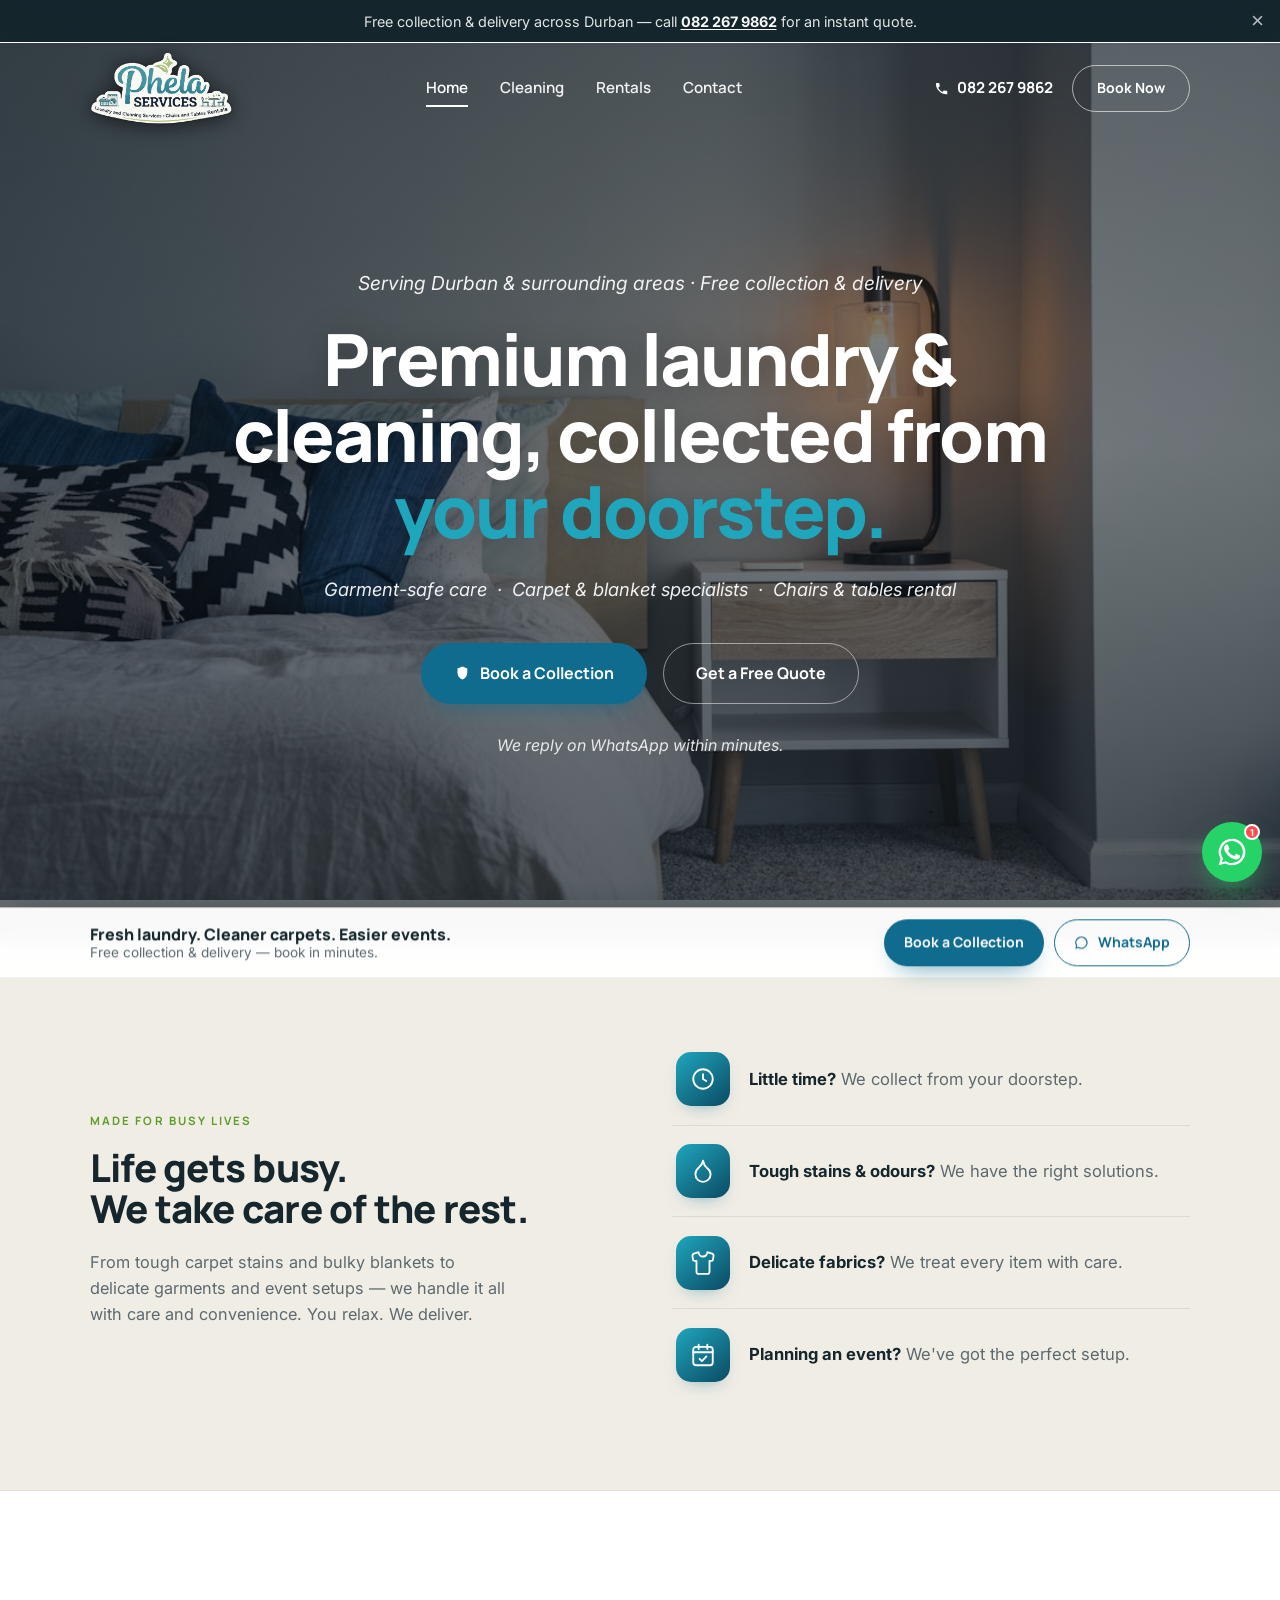
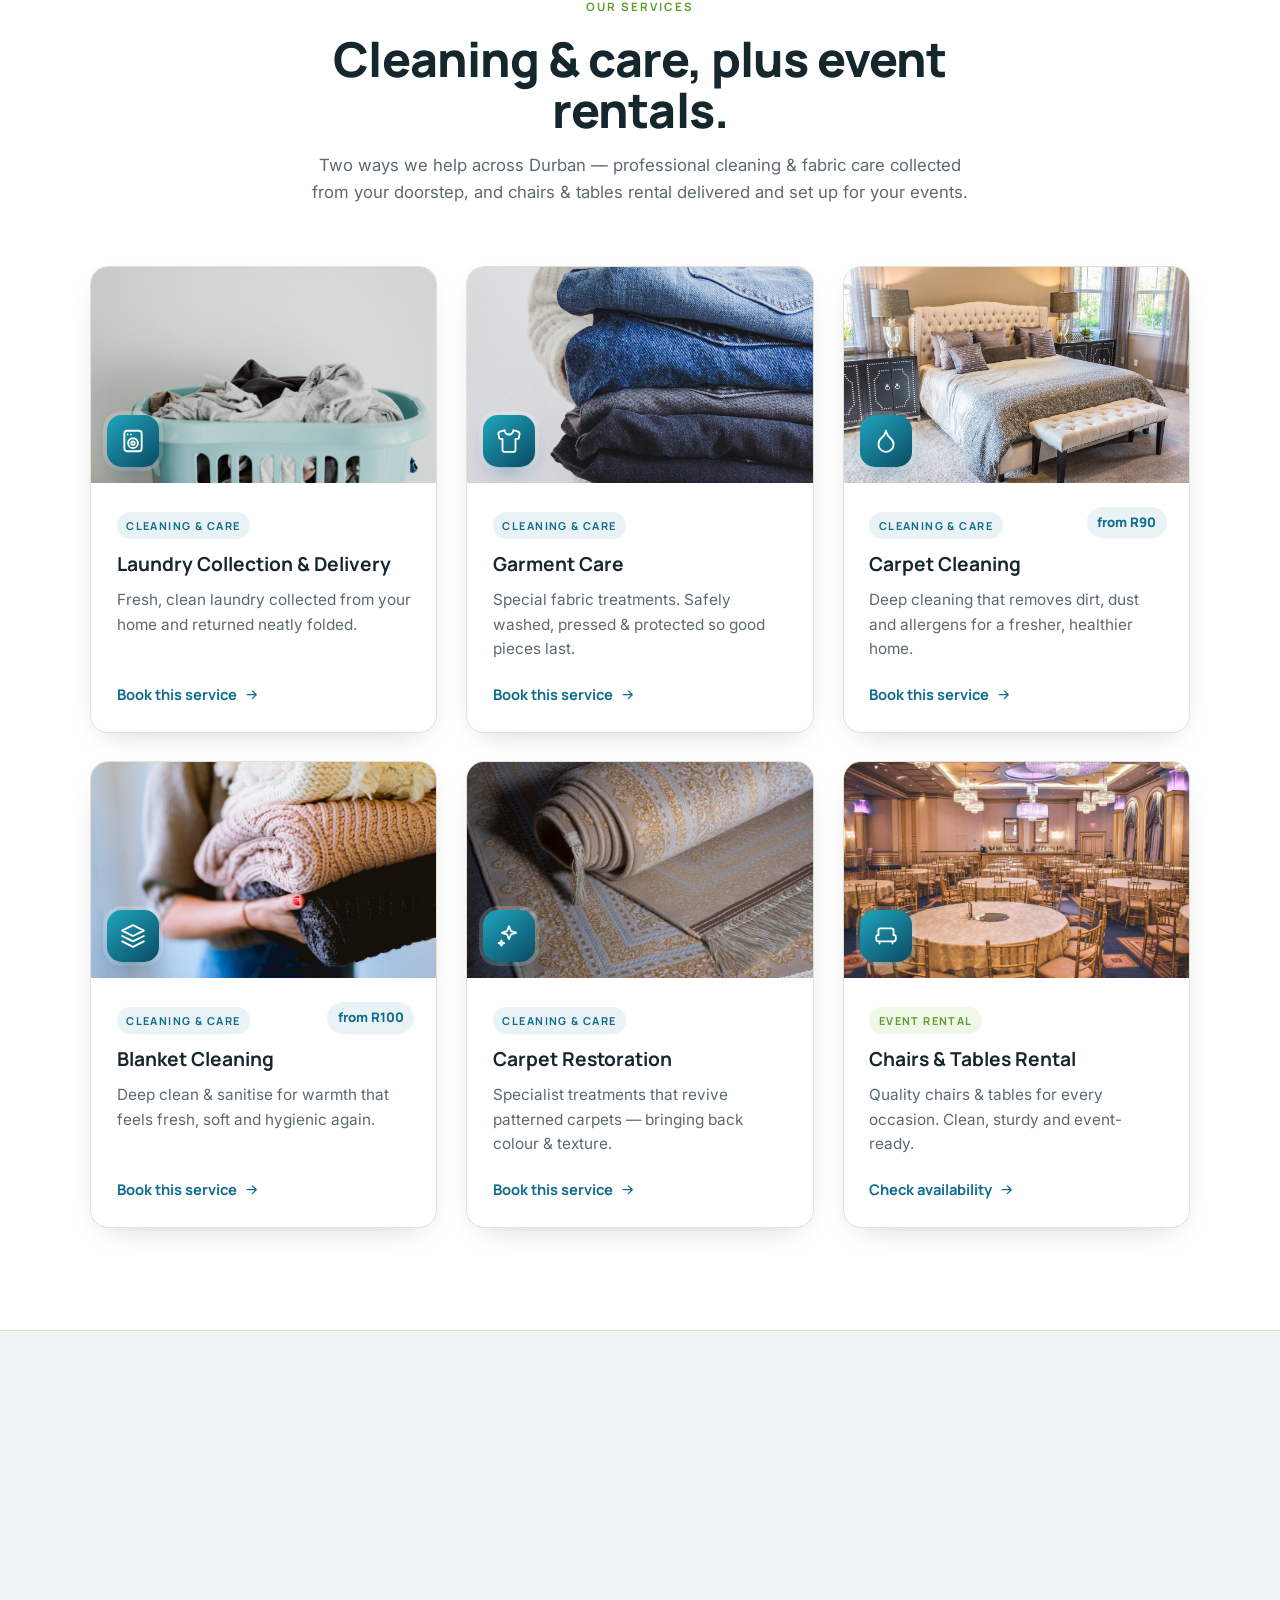
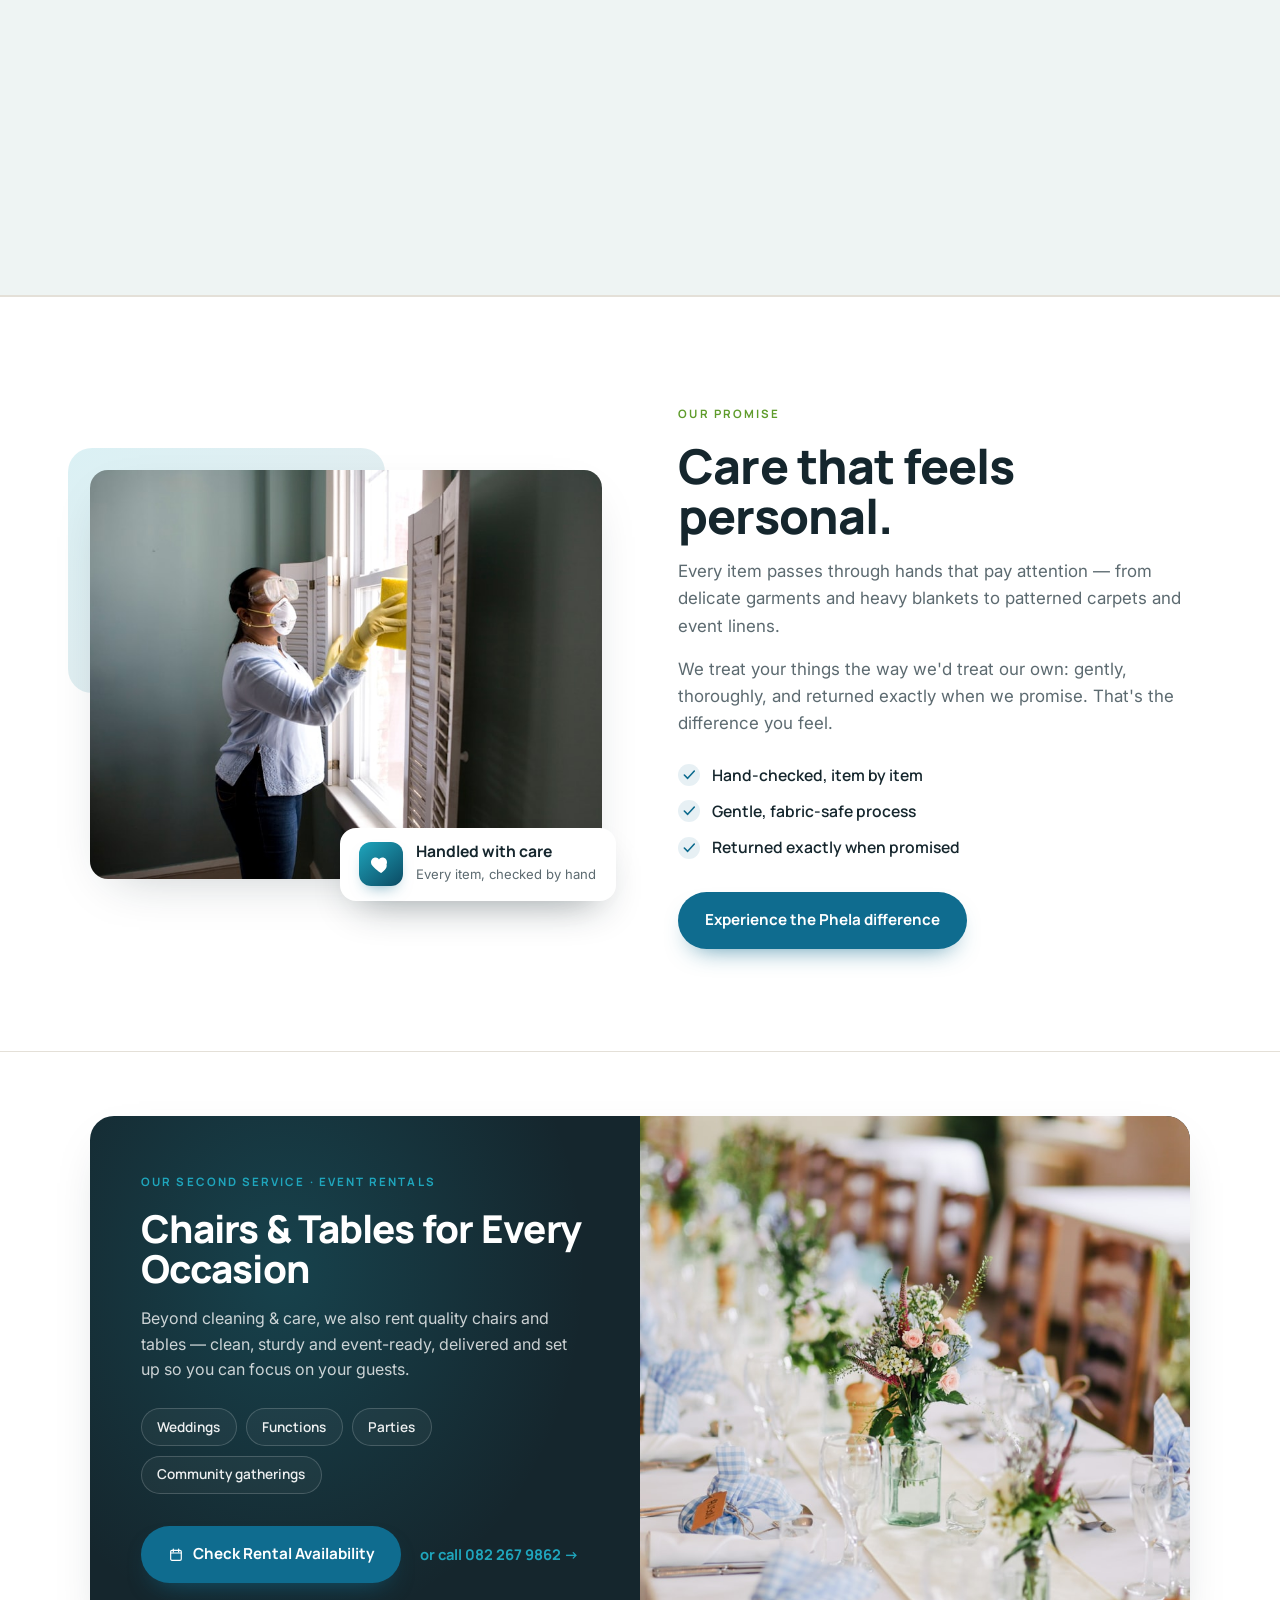
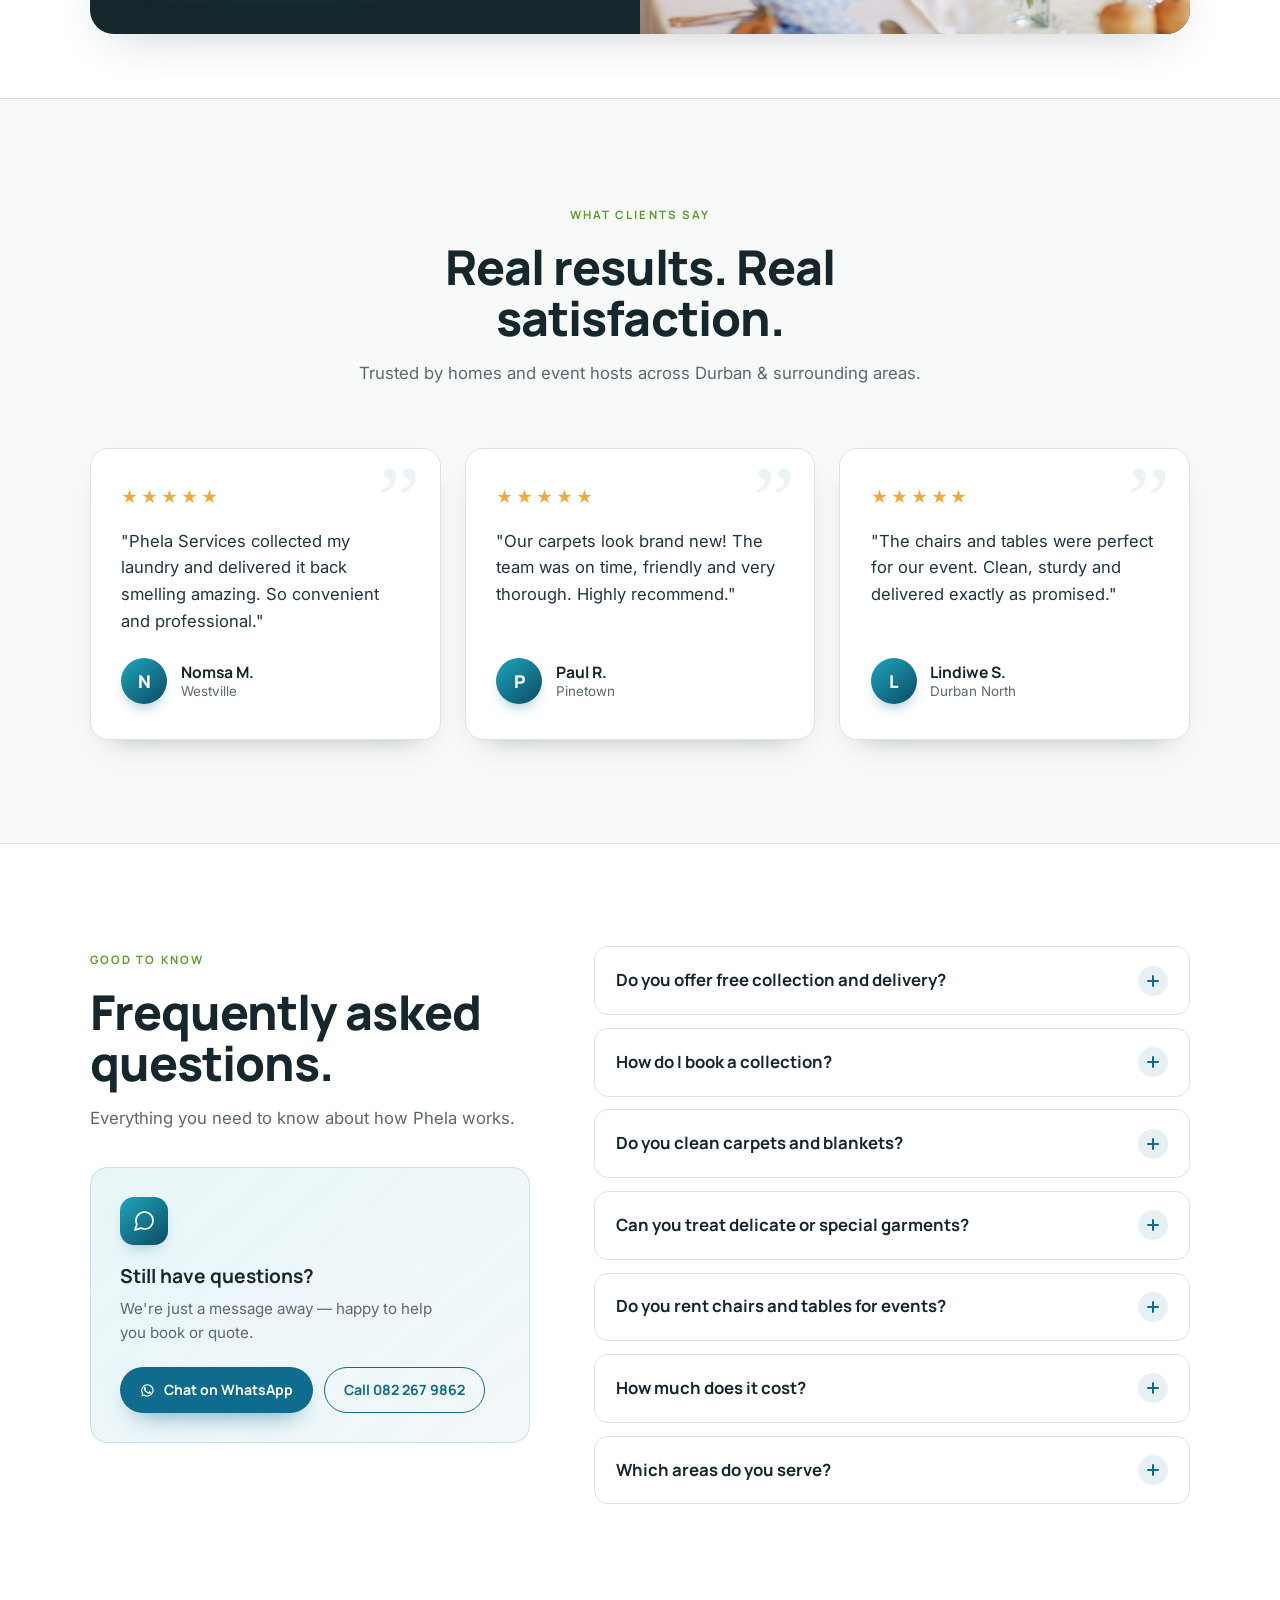
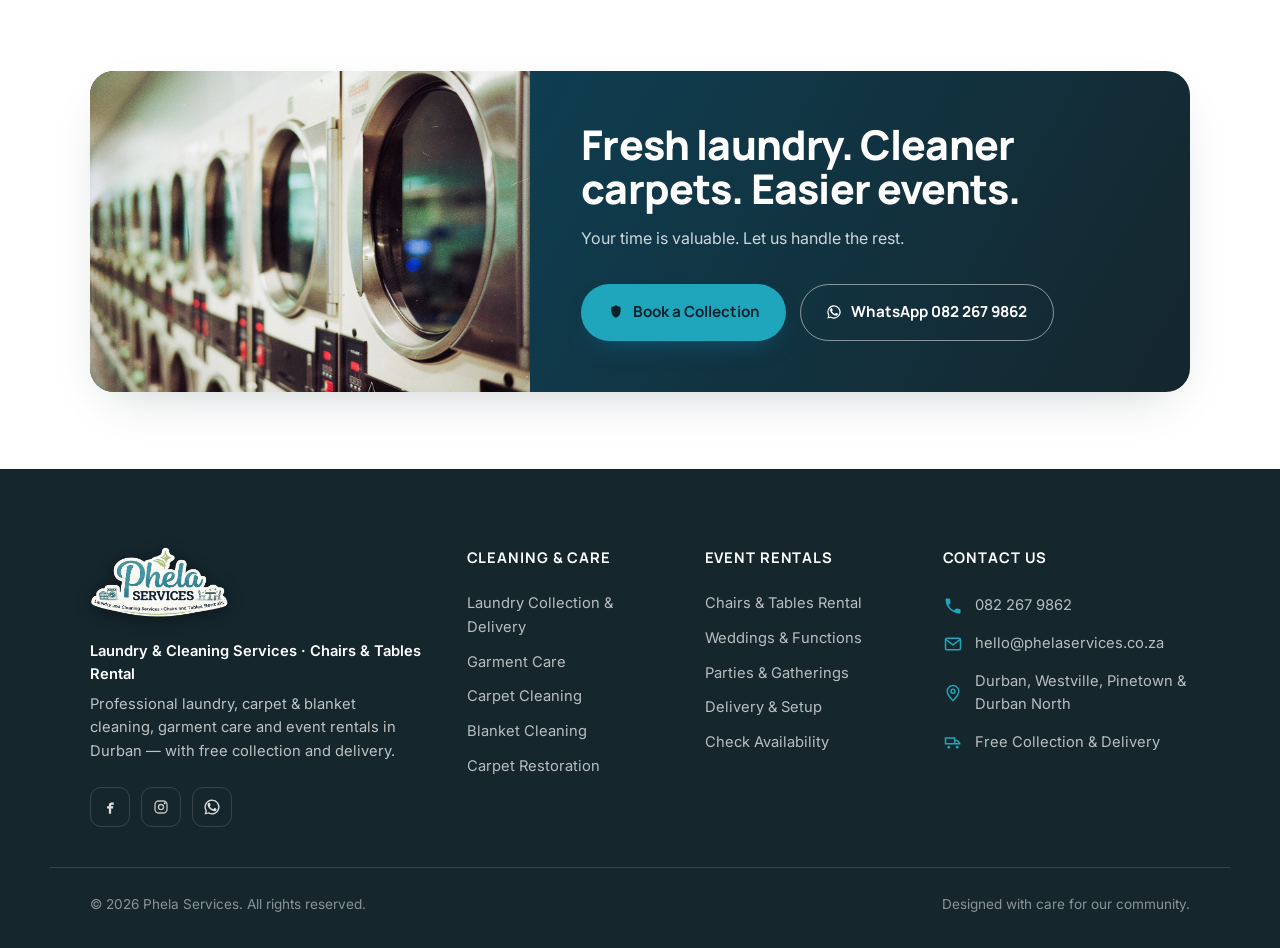
==== commit 0695cb97: "Inner pages - major tweaks" ====
--- a/index.html
+++ b/index.html
@@ -82,12 +82,9 @@
 
       <nav class="nav-desktop" aria-label="Primary">
         <a href="#top" class="active">Home</a>
-        <a href="#services" class="has-caret">Services
-          <svg viewBox="0 0 24 24" aria-hidden="true"><path d="M6 9l6 6 6-6" fill="none" stroke="currentColor" stroke-width="2" stroke-linecap="round" stroke-linejoin="round"/></svg>
-        </a>
-        <a href="#how">How It Works</a>
-        <a href="#rentals">Rentals</a>
-        <a href="#contact">Contact</a>
+        <a href="cleaning.html">Cleaning</a>
+        <a href="rentals.html">Rentals</a>
+        <a href="contact.html">Contact</a>
       </nav>
 
       <div class="header-actions">
@@ -95,7 +92,7 @@
           <svg class="ico" viewBox="0 0 24 24" aria-hidden="true"><path d="M6.6 10.8c1.4 2.8 3.8 5.1 6.6 6.6l2.2-2.2c.3-.3.7-.4 1-.2 1.1.4 2.3.6 3.6.6.6 0 1 .4 1 1V20c0 .6-.4 1-1 1-9.4 0-17-7.6-17-17 0-.6.4-1 1-1h3.5c.6 0 1 .4 1 1 0 1.2.2 2.4.6 3.6.1.4 0 .8-.3 1.1z"/></svg>
           082 267 9862
         </a>
-        <a href="#contact" class="btn-book">Book Now</a>
+        <a href="contact.html" class="btn-book">Book Now</a>
       </div>
 
       <button class="hamburger" id="hamburger" aria-label="Open menu" aria-expanded="false" aria-controls="mobileMenu">
@@ -108,14 +105,15 @@
   <div class="mobile-menu" id="mobileMenu" aria-hidden="true">
     <nav>
       <a href="#top">Home</a>
-      <a href="#services">Services</a>
-      <a href="#how">How It Works</a>
-      <a href="#rentals">Rentals</a>
-      <a href="#contact">Contact</a>
+      <a href="cleaning.html">Cleaning</a>
+      <a href="rentals.html">Rentals</a>
+      <a href="contact.html">Contact</a>
     </nav>
     <div class="mobile-cta">
-      <a href="https://wa.me/27822679862" class="btn btn-ghost" target="_blank" rel="noopener">WhatsApp Us</a>
-      <a href="#contact" class="btn btn-primary">Book a Collection</a>
+      <a href="https://wa.me/27822679862" class="btn btn-ghost" target="_blank" rel="noopener">
+        <svg class="ico" viewBox="0 0 24 24" aria-hidden="true"><path d="M12 2a10 10 0 0 0-8.6 15.06L2 22l5.07-1.33A10 10 0 1 0 12 2zm0 18.2c-1.5 0-2.97-.4-4.25-1.16l-.3-.18-3 .79.8-2.93-.2-.31A8.2 8.2 0 1 1 12 20.2z"/><path d="M17.5 14.4c-.3-.15-1.7-.84-2-.93-.27-.1-.47-.15-.66.15-.2.3-.76.93-.93 1.12-.17.2-.34.22-.64.07-1.77-.88-2.93-1.58-4.1-3.58-.31-.53.31-.5.89-1.65.1-.2.05-.37-.02-.52-.08-.15-.66-1.6-.9-2.18-.24-.57-.48-.5-.66-.5h-.57c-.2 0-.52.07-.79.37-.27.3-1.04 1.02-1.04 2.49 0 1.47 1.07 2.89 1.22 3.09.15.2 2.1 3.2 5.08 4.49.71.31 1.26.49 1.7.62.71.23 1.36.2 1.87.12.57-.08 1.7-.69 1.94-1.36.24-.67.24-1.24.17-1.36-.07-.12-.27-.2-.57-.34z"/></svg>
+        WhatsApp Us</a>
+      <a href="contact.html" class="btn btn-primary">Book a Collection</a>
     </div>
     <p class="mobile-phone">Call <a href="tel:+27822679862">082 267 9862</a></p>
   </div>
@@ -135,13 +133,11 @@
           Garment-safe care&nbsp; · &nbsp;Carpet &amp; blanket specialists&nbsp; · &nbsp;Chairs &amp; tables rental
         </p>
         <div class="hero-actions reveal">
-          <a href="#contact" class="btn btn-primary">
+          <a href="contact.html" class="btn btn-primary">
             <svg class="ico" viewBox="0 0 24 24" aria-hidden="true"><path d="M12 2l7 3v6c0 4.4-3 8.3-7 9.6C8 19.3 5 15.4 5 11V5z"/></svg>
             Book a Collection
           </a>
-          <a href="https://wa.me/27822679862?text=Hi%20Phela%2C%20I%27d%20like%20a%20free%20quote" class="btn btn-outline-light" target="_blank" rel="noopener">
-            Get a Free Quote
-          </a>
+          <a href="contact.html" class="btn btn-outline-light">Get a Free Quote</a>
         </div>
         <p class="hero-note reveal">We reply on WhatsApp within minutes.</p>
       </div>
@@ -201,7 +197,7 @@
               <span class="service-cat">Cleaning &amp; Care</span>
               <h3>Laundry Collection &amp; Delivery</h3>
               <p>Fresh, clean laundry collected from your home and returned neatly folded.</p>
-              <a href="#contact" class="service-link">Book this service
+              <a href="contact.html" class="service-link">Book this service
                 <svg viewBox="0 0 24 24" aria-hidden="true"><path d="M5 12h14M13 6l6 6-6 6"/></svg>
               </a>
             </div>
@@ -209,7 +205,7 @@
 
           <article class="service-card reveal">
             <div class="service-card-img">
-              <img src="assets/img/hero-blankets.jpg" alt="Neatly folded garments after professional garment care" />
+              <img src="assets/img/garments.jpg" alt="Neatly folded garments after professional garment care" />
               <span class="service-badge">
                 <svg viewBox="0 0 24 24" aria-hidden="true"><path d="M20.38 3.46 16 2a4 4 0 0 1-8 0L3.62 3.46a2 2 0 0 0-1.34 2.23l.58 3.47a1 1 0 0 0 .99.84H6v10a2 2 0 0 0 2 2h8a2 2 0 0 0 2-2V10h2.15a1 1 0 0 0 .99-.84l.58-3.47a2 2 0 0 0-1.34-2.23z"/></svg>
               </span>
@@ -218,7 +214,7 @@
               <span class="service-cat">Cleaning &amp; Care</span>
               <h3>Garment Care</h3>
               <p>Special fabric treatments. Safely washed, pressed &amp; protected so good pieces last.</p>
-              <a href="#contact" class="service-link">Book this service
+              <a href="contact.html" class="service-link">Book this service
                 <svg viewBox="0 0 24 24" aria-hidden="true"><path d="M5 12h14M13 6l6 6-6 6"/></svg>
               </a>
             </div>
@@ -226,16 +222,16 @@
 
           <article class="service-card reveal">
             <div class="service-card-img">
-              <img src="assets/img/carpet-blanket.jpg" alt="Clean carpeted bedroom after professional carpet cleaning" />
+              <img src="assets/img/bedroom-carpet.jpg" alt="Clean carpeted bedroom after professional carpet cleaning" />
               <span class="service-badge">
                 <svg viewBox="0 0 24 24" aria-hidden="true"><path d="M12 22a7 7 0 0 0 7-7c0-2-1-3.9-3-5.5S12.5 5 12 2.5C11.5 5 10 7.4 8 9S5 13 5 15a7 7 0 0 0 7 7z"/></svg>
               </span>
             </div>
             <div class="service-card-body">
               <span class="service-cat">Cleaning &amp; Care</span>
-              <h3>Carpet Cleaning</h3>
+              <span class="service-price">from R90</span><h3>Carpet Cleaning</h3>
               <p>Deep cleaning that removes dirt, dust and allergens for a fresher, healthier home.</p>
-              <a href="#contact" class="service-link">Book this service
+              <a href="contact.html" class="service-link">Book this service
                 <svg viewBox="0 0 24 24" aria-hidden="true"><path d="M5 12h14M13 6l6 6-6 6"/></svg>
               </a>
             </div>
@@ -243,16 +239,16 @@
 
           <article class="service-card reveal">
             <div class="service-card-img">
-              <img src="assets/img/hero-premium.jpg" alt="Freshly cleaned and folded blankets" />
+              <img src="assets/img/hero-blankets.jpg" alt="Freshly cleaned and folded blankets" />
               <span class="service-badge">
                 <svg viewBox="0 0 24 24" aria-hidden="true"><path d="M12 2 2 7l10 5 10-5-10-5z"/><path d="m2 12 10 5 10-5"/><path d="m2 17 10 5 10-5"/></svg>
               </span>
             </div>
             <div class="service-card-body">
               <span class="service-cat">Cleaning &amp; Care</span>
-              <h3>Blanket Cleaning</h3>
+              <span class="service-price">from R100</span><h3>Blanket Cleaning</h3>
               <p>Deep clean &amp; sanitise for warmth that feels fresh, soft and hygienic again.</p>
-              <a href="#contact" class="service-link">Book this service
+              <a href="contact.html" class="service-link">Book this service
                 <svg viewBox="0 0 24 24" aria-hidden="true"><path d="M5 12h14M13 6l6 6-6 6"/></svg>
               </a>
             </div>
@@ -269,7 +265,7 @@
               <span class="service-cat">Cleaning &amp; Care</span>
               <h3>Carpet Restoration</h3>
               <p>Specialist treatments that revive patterned carpets — bringing back colour &amp; texture.</p>
-              <a href="#contact" class="service-link">Book this service
+              <a href="contact.html" class="service-link">Book this service
                 <svg viewBox="0 0 24 24" aria-hidden="true"><path d="M5 12h14M13 6l6 6-6 6"/></svg>
               </a>
             </div>
@@ -286,7 +282,7 @@
               <span class="service-cat rental">Event Rental</span>
               <h3>Chairs &amp; Tables Rental</h3>
               <p>Quality chairs &amp; tables for every occasion. Clean, sturdy and event-ready.</p>
-              <a href="#rentals" class="service-link">Check availability
+              <a href="rentals.html" class="service-link">Check availability
                 <svg viewBox="0 0 24 24" aria-hidden="true"><path d="M5 12h14M13 6l6 6-6 6"/></svg>
               </a>
             </div>
@@ -304,8 +300,10 @@
           <h2 class="section-title">Trusted by homes &amp; businesses across the community.</h2>
           <p class="why-lead">One trusted partner for laundry, garments, carpets, blankets and event rentals — handled with care and delivered with pride.</p>
           <div class="why-actions">
-            <a href="#contact" class="btn btn-primary">Book a Collection</a>
-            <a href="https://wa.me/27822679862" class="rental-link why-wa" target="_blank" rel="noopener">or WhatsApp us →</a>
+            <a href="contact.html" class="btn btn-primary">Book a Collection</a>
+            <a href="https://wa.me/27822679862" class="rental-link why-wa" target="_blank" rel="noopener">
+              <svg class="ico" viewBox="0 0 24 24" aria-hidden="true"><path d="M12 2a10 10 0 0 0-8.6 15.06L2 22l5.07-1.33A10 10 0 1 0 12 2zm0 18.2c-1.5 0-2.97-.4-4.25-1.16l-.3-.18-3 .79.8-2.93-.2-.31A8.2 8.2 0 1 1 12 20.2z"/><path d="M17.5 14.4c-.3-.15-1.7-.84-2-.93-.27-.1-.47-.15-.66.15-.2.3-.76.93-.93 1.12-.17.2-.34.22-.64.07-1.77-.88-2.93-1.58-4.1-3.58-.31-.53.31-.5.89-1.65.1-.2.05-.37-.02-.52-.08-.15-.66-1.6-.9-2.18-.24-.57-.48-.5-.66-.5h-.57c-.2 0-.52.07-.79.37-.27.3-1.04 1.02-1.04 2.49 0 1.47 1.07 2.89 1.22 3.09.15.2 2.1 3.2 5.08 4.49.71.31 1.26.49 1.7.62.71.23 1.36.2 1.87.12.57-.08 1.7-.69 1.94-1.36.24-.67.24-1.24.17-1.36-.07-.12-.27-.2-.57-.34z"/></svg>
+              WhatsApp us →</a>
           </div>
         </div>
 
@@ -337,51 +335,6 @@
             </span>
             <strong>Reliable communication</strong>
             <p>We keep you updated</p>
-          </div>
-        </div>
-      </div>
-    </section>
-
-    <!-- ============ HOW IT WORKS ============ -->
-    <section class="how" id="how">
-      <div class="container">
-        <div class="section-head reveal">
-          <span class="eyebrow">How it works</span>
-          <h2 class="section-title">Simple, seamless &amp; convenient.</h2>
-        </div>
-
-        <div class="steps">
-          <div class="step reveal">
-            <span class="step-node wa">
-              <svg viewBox="0 0 24 24" aria-hidden="true"><path d="M12 2a10 10 0 0 0-8.6 15.06L2 22l5.07-1.33A10 10 0 1 0 12 2zm0 18.2c-1.5 0-2.97-.4-4.25-1.16l-.3-.18-3 .79.8-2.93-.2-.31A8.2 8.2 0 1 1 12 20.2z"/><path d="M17.5 14.4c-.3-.15-1.7-.84-2-.93-.27-.1-.47-.15-.66.15-.2.3-.76.93-.93 1.12-.17.2-.34.22-.64.07-1.77-.88-2.93-1.58-4.1-3.58-.31-.53.31-.5.89-1.65.1-.2.05-.37-.02-.52-.08-.15-.66-1.6-.9-2.18-.24-.57-.48-.5-.66-.5h-.57c-.2 0-.52.07-.79.37-.27.3-1.04 1.02-1.04 2.49 0 1.47 1.07 2.89 1.22 3.09.15.2 2.1 3.2 5.08 4.49.71.31 1.26.49 1.7.62.71.23 1.36.2 1.87.12.57-.08 1.7-.69 1.94-1.36.24-.67.24-1.24.17-1.36-.07-.12-.27-.2-.57-.34z"/></svg>
-              <i class="step-count">1</i>
-            </span>
-            <h3>Message or Call</h3>
-            <p>WhatsApp us or call <a href="tel:+27822679862">082&nbsp;267&nbsp;9862</a> to request a collection.</p>
-          </div>
-          <div class="step reveal">
-            <span class="step-node">
-              <svg viewBox="0 0 24 24" aria-hidden="true"><rect x="4" y="5" width="16" height="16" rx="2"/><path d="M4 10h16M8 3v4M16 3v4"/></svg>
-              <i class="step-count">2</i>
-            </span>
-            <h3>Schedule Collection</h3>
-            <p>Choose a time that works for you. We collect from your doorstep.</p>
-          </div>
-          <div class="step reveal">
-            <span class="step-node">
-              <svg viewBox="0 0 24 24" aria-hidden="true"><path d="M12 3l1.9 4.6L18.5 9l-4.6 1.4L12 15l-1.9-4.6L5.5 9l4.6-1.4z"/><path d="M5 16l.7 1.8L7.5 18.5 5.7 19.2 5 21l-.7-1.8L2.5 18.5l1.8-.7z"/></svg>
-              <i class="step-count">3</i>
-            </span>
-            <h3>Expert Care</h3>
-            <p>We clean, treat &amp; restore your items with premium techniques.</p>
-          </div>
-          <div class="step reveal">
-            <span class="step-node">
-              <svg viewBox="0 0 24 24" aria-hidden="true"><path d="M10 17h4V5H2v12h3"/><path d="M14 9h4l3 3v5h-3"/><circle cx="7.5" cy="17.5" r="2.2"/><circle cx="17.5" cy="17.5" r="2.2"/></svg>
-              <i class="step-count">4</i>
-            </span>
-            <h3>Delivery / Setup</h3>
-            <p>We return your items fresh, on time. Rentals delivered &amp; set up.</p>
           </div>
         </div>
       </div>
@@ -429,7 +382,7 @@
               Returned exactly when promised
             </li>
           </ul>
-          <a href="#contact" class="btn btn-primary">Experience the Phela difference</a>
+          <a href="contact.html" class="btn btn-primary">Experience the Phela difference</a>
         </div>
       </div>
     </section>
@@ -452,7 +405,7 @@
             <li>Community gatherings</li>
           </ul>
           <div class="rental-actions">
-            <a href="https://wa.me/27822679862?text=Hi%20Phela%2C%20I%27d%20like%20to%20check%20rental%20availability" class="btn btn-primary" target="_blank" rel="noopener">
+            <a href="contact.html?service=Chairs%20%26%20Tables%20Rental" class="btn btn-primary">
               <svg class="ico" viewBox="0 0 24 24" aria-hidden="true"><rect x="4" y="5" width="16" height="15" rx="2" fill="none" stroke="currentColor" stroke-width="1.8"/><path d="M4 9h16M8 3v4M16 3v4" fill="none" stroke="currentColor" stroke-width="1.8" stroke-linecap="round"/></svg>
               Check Rental Availability
             </a>
@@ -460,7 +413,7 @@
           </div>
         </div>
         <div class="rentals-media">
-          <img src="assets/img/chairs-tables.jpg" alt="Elegant event setup with chairs and tables for hire in Durban" />
+          <img src="assets/img/event-table.jpg" alt="Elegant event table setup for hire in Durban" />
         </div>
         </div>
       </div>
@@ -522,7 +475,10 @@
             <h3>Still have questions?</h3>
             <p>We're just a message away — happy to help you book or quote.</p>
             <div class="faq-support-actions">
-              <a href="https://wa.me/27822679862" class="btn btn-primary" target="_blank" rel="noopener">Chat on WhatsApp</a>
+              <a href="https://wa.me/27822679862" class="btn btn-primary" target="_blank" rel="noopener">
+                <svg class="ico" viewBox="0 0 24 24" aria-hidden="true"><path d="M12 2a10 10 0 0 0-8.6 15.06L2 22l5.07-1.33A10 10 0 1 0 12 2zm0 18.2c-1.5 0-2.97-.4-4.25-1.16l-.3-.18-3 .79.8-2.93-.2-.31A8.2 8.2 0 1 1 12 20.2z"/><path d="M17.5 14.4c-.3-.15-1.7-.84-2-.93-.27-.1-.47-.15-.66.15-.2.3-.76.93-.93 1.12-.17.2-.34.22-.64.07-1.77-.88-2.93-1.58-4.1-3.58-.31-.53.31-.5.89-1.65.1-.2.05-.37-.02-.52-.08-.15-.66-1.6-.9-2.18-.24-.57-.48-.5-.66-.5h-.57c-.2 0-.52.07-.79.37-.27.3-1.04 1.02-1.04 2.49 0 1.47 1.07 2.89 1.22 3.09.15.2 2.1 3.2 5.08 4.49.71.31 1.26.49 1.7.62.71.23 1.36.2 1.87.12.57-.08 1.7-.69 1.94-1.36.24-.67.24-1.24.17-1.36-.07-.12-.27-.2-.57-.34z"/></svg>
+                Chat on WhatsApp
+              </a>
               <a href="tel:+27822679862" class="btn btn-outline">Call 082 267 9862</a>
             </div>
           </div>
@@ -551,7 +507,7 @@
           </details>
           <details class="faq-item">
             <summary>How much does it cost?<span class="faq-icon"></span></summary>
-            <p>Pricing depends on the service and the volume of items. Send us a quick WhatsApp message with what you need and we'll give you a clear, fair quote — no surprises.</p>
+            <p>Carpet cleaning starts from R90 and blanket cleaning from R100, with free collection and delivery included. Laundry, garment care, carpet restoration and rentals are quoted on request based on volume — message us for a fast, fair quote.</p>
           </details>
           <details class="faq-item">
             <summary>Which areas do you serve?<span class="faq-icon"></span></summary>
@@ -565,17 +521,17 @@
     <section class="final-cta" id="contact">
       <div class="container">
         <div class="final-inner reveal">
-        <div class="final-media"><img src="assets/img/hero-premium.jpg" alt="Fresh, neatly folded laundry from Phela Services" /></div>
+        <div class="final-media"><img src="assets/img/laundromat.jpg" alt="Fresh laundry at a Phela Services laundromat in Durban" /></div>
         <div class="final-copy">
           <h2 class="final-title">Fresh laundry. Cleaner carpets. Easier events.</h2>
           <p>Your time is valuable. Let us handle the rest.</p>
           <div class="final-actions">
-            <a href="https://wa.me/27822679862?text=Hi%20Phela%2C%20I%27d%20like%20to%20book%20a%20collection" class="btn btn-primary" target="_blank" rel="noopener">
+            <a href="contact.html" class="btn btn-primary">
               <svg class="ico" viewBox="0 0 24 24" aria-hidden="true"><path d="M12 2l7 3v6c0 4.4-3 8.3-7 9.6C8 19.3 5 15.4 5 11V5z"/></svg>
               Book a Collection
             </a>
             <a href="https://wa.me/27822679862" class="btn btn-outline-light" target="_blank" rel="noopener">
-              <svg class="ico" viewBox="0 0 24 24" aria-hidden="true"><path d="M12 2a10 10 0 0 0-8.6 15.06L2 22l5.07-1.33A10 10 0 1 0 12 2zm0 18.2c-1.5 0-2.97-.4-4.25-1.16l-.3-.18-3 .79.8-2.93-.2-.31A8.2 8.2 0 1 1 12 20.2z"/></svg>
+              <svg class="ico" viewBox="0 0 24 24" aria-hidden="true"><path d="M12 2a10 10 0 0 0-8.6 15.06L2 22l5.07-1.33A10 10 0 1 0 12 2zm0 18.2c-1.5 0-2.97-.4-4.25-1.16l-.3-.18-3 .79.8-2.93-.2-.31A8.2 8.2 0 1 1 12 20.2z"/><path d="M17.5 14.4c-.3-.15-1.7-.84-2-.93-.27-.1-.47-.15-.66.15-.2.3-.76.93-.93 1.12-.17.2-.34.22-.64.07-1.77-.88-2.93-1.58-4.1-3.58-.31-.53.31-.5.89-1.65.1-.2.05-.37-.02-.52-.08-.15-.66-1.6-.9-2.18-.24-.57-.48-.5-.66-.5h-.57c-.2 0-.52.07-.79.37-.27.3-1.04 1.02-1.04 2.49 0 1.47 1.07 2.89 1.22 3.09.15.2 2.1 3.2 5.08 4.49.71.31 1.26.49 1.7.62.71.23 1.36.2 1.87.12.57-.08 1.7-.69 1.94-1.36.24-.67.24-1.24.17-1.36-.07-.12-.27-.2-.57-.34z"/></svg>
               WhatsApp 082 267 9862
             </a>
           </div>
@@ -602,20 +558,20 @@
 
       <div class="footer-col">
         <h4>Cleaning &amp; Care</h4>
-        <a href="#services">Laundry Collection &amp; Delivery</a>
-        <a href="#services">Garment Care</a>
-        <a href="#services">Carpet Cleaning</a>
-        <a href="#services">Blanket Cleaning</a>
-        <a href="#services">Carpet Restoration</a>
+        <a href="cleaning.html">Laundry Collection &amp; Delivery</a>
+        <a href="cleaning.html">Garment Care</a>
+        <a href="cleaning.html">Carpet Cleaning</a>
+        <a href="cleaning.html">Blanket Cleaning</a>
+        <a href="cleaning.html">Carpet Restoration</a>
       </div>
 
       <div class="footer-col">
         <h4>Event Rentals</h4>
-        <a href="#rentals">Chairs &amp; Tables Rental</a>
-        <a href="#rentals">Weddings &amp; Functions</a>
-        <a href="#rentals">Parties &amp; Gatherings</a>
-        <a href="#rentals">Delivery &amp; Setup</a>
-        <a href="#contact">Check Availability</a>
+        <a href="rentals.html">Chairs &amp; Tables Rental</a>
+        <a href="rentals.html">Weddings &amp; Functions</a>
+        <a href="rentals.html">Parties &amp; Gatherings</a>
+        <a href="rentals.html">Delivery &amp; Setup</a>
+        <a href="contact.html">Check Availability</a>
       </div>
 
       <div class="footer-col">
@@ -637,7 +593,7 @@
     <div class="container sticky-cta-inner">
       <p class="sticky-cta-text"><strong>Fresh laundry. Cleaner carpets. Easier events.</strong><span>Free collection &amp; delivery — book in minutes.</span></p>
       <div class="sticky-cta-actions">
-        <a href="#contact" class="btn btn-primary btn-sm">Book a Collection</a>
+        <a href="contact.html" class="btn btn-primary btn-sm">Book a Collection</a>
         <a href="https://wa.me/27822679862?text=Hi%20Phela%2C%20I%27d%20like%20to%20book%20a%20collection" class="btn btn-outline btn-sm" target="_blank" rel="noopener">
           <svg class="ico" viewBox="0 0 24 24" aria-hidden="true"><path d="M12 2a10 10 0 0 0-8.6 15.06L2 22l5.07-1.33A10 10 0 1 0 12 2zm0 18.2c-1.5 0-2.97-.4-4.25-1.16l-.3-.18-3 .79.8-2.93-.2-.31A8.2 8.2 0 1 1 12 20.2z"/></svg>
           WhatsApp
@@ -646,10 +602,30 @@
     </div>
   </div>
 
-  <!-- Floating WhatsApp (mobile) -->
-  <a href="https://wa.me/27822679862" class="wa-float" target="_blank" rel="noopener" aria-label="Chat on WhatsApp">
-    <svg viewBox="0 0 24 24" aria-hidden="true"><path d="M12 2a10 10 0 0 0-8.6 15.06L2 22l5.07-1.33A10 10 0 1 0 12 2zm0 18.2c-1.5 0-2.97-.4-4.25-1.16l-.3-.18-3 .79.8-2.93-.2-.31A8.2 8.2 0 1 1 12 20.2z"/><path d="M17.5 14.4c-.3-.15-1.7-.84-2-.93-.27-.1-.47-.15-.66.15-.2.3-.76.93-.93 1.12-.17.2-.34.22-.64.07-1.77-.88-2.93-1.58-4.1-3.58-.31-.53.31-.5.89-1.65.1-.2.05-.37-.02-.52-.08-.15-.66-1.6-.9-2.18-.24-.57-.48-.5-.66-.5h-.57c-.2 0-.52.07-.79.37-.27.3-1.04 1.02-1.04 2.49 0 1.47 1.07 2.89 1.22 3.09.15.2 2.1 3.2 5.08 4.49.71.31 1.26.49 1.7.62.71.23 1.36.2 1.87.12.57-.08 1.7-.69 1.94-1.36.24-.67.24-1.24.17-1.36-.07-.12-.27-.2-.57-.34z"/></svg>
-  </a>
+  <!-- WhatsApp chat widget -->
+  <div class="wa-widget" id="waWidget">
+    <div class="wa-panel" id="waPanel" role="dialog" aria-label="Chat with Phela Services on WhatsApp">
+      <div class="wa-panel-head">
+        <span class="wa-avatar"><svg viewBox="0 0 24 24" aria-hidden="true"><path d="M12 2a10 10 0 0 0-8.6 15.06L2 22l5.07-1.33A10 10 0 1 0 12 2zm0 18.2c-1.5 0-2.97-.4-4.25-1.16l-.3-.18-3 .79.8-2.93-.2-.31A8.2 8.2 0 1 1 12 20.2z"/><path d="M17.5 14.4c-.3-.15-1.7-.84-2-.93-.27-.1-.47-.15-.66.15-.2.3-.76.93-.93 1.12-.17.2-.34.22-.64.07-1.77-.88-2.93-1.58-4.1-3.58-.31-.53.31-.5.89-1.65.1-.2.05-.37-.02-.52-.08-.15-.66-1.6-.9-2.18-.24-.57-.48-.5-.66-.5h-.57c-.2 0-.52.07-.79.37-.27.3-1.04 1.02-1.04 2.49 0 1.47 1.07 2.89 1.22 3.09.15.2 2.1 3.2 5.08 4.49.71.31 1.26.49 1.7.62.71.23 1.36.2 1.87.12.57-.08 1.7-.69 1.94-1.36.24-.67.24-1.24.17-1.36-.07-.12-.27-.2-.57-.34z"/></svg></span>
+        <div>
+          <strong>Phela Services</strong>
+          <span>Typically replies within minutes</span>
+        </div>
+        <button class="wa-close" id="waClose" aria-label="Close chat">&times;</button>
+      </div>
+      <div class="wa-panel-body">
+        <div class="wa-bubble">Hi there! 👋 Need a quote, a collection, or chairs &amp; tables for an event? Chat with us on WhatsApp.<span class="wa-time">Phela Team</span></div>
+      </div>
+      <a class="wa-cta" href="https://wa.me/27822679862?text=Hi%20Phela%20Services%2C%20I%27d%20like%20some%20help" target="_blank" rel="noopener">
+        <svg viewBox="0 0 24 24" aria-hidden="true"><path d="M12 2a10 10 0 0 0-8.6 15.06L2 22l5.07-1.33A10 10 0 1 0 12 2zm0 18.2c-1.5 0-2.97-.4-4.25-1.16l-.3-.18-3 .79.8-2.93-.2-.31A8.2 8.2 0 1 1 12 20.2z"/><path d="M17.5 14.4c-.3-.15-1.7-.84-2-.93-.27-.1-.47-.15-.66.15-.2.3-.76.93-.93 1.12-.17.2-.34.22-.64.07-1.77-.88-2.93-1.58-4.1-3.58-.31-.53.31-.5.89-1.65.1-.2.05-.37-.02-.52-.08-.15-.66-1.6-.9-2.18-.24-.57-.48-.5-.66-.5h-.57c-.2 0-.52.07-.79.37-.27.3-1.04 1.02-1.04 2.49 0 1.47 1.07 2.89 1.22 3.09.15.2 2.1 3.2 5.08 4.49.71.31 1.26.49 1.7.62.71.23 1.36.2 1.87.12.57-.08 1.7-.69 1.94-1.36.24-.67.24-1.24.17-1.36-.07-.12-.27-.2-.57-.34z"/></svg>
+        Start chat
+      </a>
+    </div>
+    <button class="wa-toggle" id="waToggle" aria-label="Chat on WhatsApp" aria-expanded="false">
+      <svg viewBox="0 0 24 24" aria-hidden="true"><path d="M12 2a10 10 0 0 0-8.6 15.06L2 22l5.07-1.33A10 10 0 1 0 12 2zm0 18.2c-1.5 0-2.97-.4-4.25-1.16l-.3-.18-3 .79.8-2.93-.2-.31A8.2 8.2 0 1 1 12 20.2z"/><path d="M17.5 14.4c-.3-.15-1.7-.84-2-.93-.27-.1-.47-.15-.66.15-.2.3-.76.93-.93 1.12-.17.2-.34.22-.64.07-1.77-.88-2.93-1.58-4.1-3.58-.31-.53.31-.5.89-1.65.1-.2.05-.37-.02-.52-.08-.15-.66-1.6-.9-2.18-.24-.57-.48-.5-.66-.5h-.57c-.2 0-.52.07-.79.37-.27.3-1.04 1.02-1.04 2.49 0 1.47 1.07 2.89 1.22 3.09.15.2 2.1 3.2 5.08 4.49.71.31 1.26.49 1.7.62.71.23 1.36.2 1.87.12.57-.08 1.7-.69 1.94-1.36.24-.67.24-1.24.17-1.36-.07-.12-.27-.2-.57-.34z"/></svg>
+      <span class="wa-dot">1</span>
+    </button>
+  </div>
 
   <!-- FAQ structured data -->
   <script type="application/ld+json">
@@ -662,7 +638,7 @@
       {"@type":"Question","name":"Do you clean carpets and blankets?","acceptedAnswer":{"@type":"Answer","text":"Yes. We deep-clean carpets and rugs, restore patterned and faded carpets, and professionally wash and sanitise blankets for a fresh, hygienic finish."}},
       {"@type":"Question","name":"Can you treat delicate or special garments?","acceptedAnswer":{"@type":"Answer","text":"Yes. Delicate and special fabrics receive careful, tailored treatment — gentle washing, pressing and protection so your favourite pieces last longer."}},
       {"@type":"Question","name":"Do you rent chairs and tables for events?","acceptedAnswer":{"@type":"Answer","text":"Yes. Our chairs and tables are clean, sturdy and event-ready for weddings, functions, parties and community gatherings — delivered and set up for you."}},
-      {"@type":"Question","name":"How much does it cost?","acceptedAnswer":{"@type":"Answer","text":"Pricing depends on the service and the volume of items. Send us a WhatsApp message with what you need and we'll give you a clear, fair quote."}},
+      {"@type":"Question","name":"How much does it cost?","acceptedAnswer":{"@type":"Answer","text":"Carpet cleaning starts from R90 and blanket cleaning from R100, with free collection and delivery included. Laundry, garment care, carpet restoration and rentals are quoted on request based on volume."}},
       {"@type":"Question","name":"Which areas do you serve?","acceptedAnswer":{"@type":"Answer","text":"We serve Durban and surrounding areas, including Westville, Pinetown and Durban North. Send us a message and we'll confirm whether we cover you."}}
     ]
   }
--- a/assets/css/styles.css
+++ b/assets/css/styles.css
@@ -141,8 +141,8 @@
 }
 .header-inner{display:flex;align-items:center;justify-content:space-between;gap:1.5rem;height:92px}
 .brand-logo{height:74px;width:auto}
-/* keep the real logo over the dark hero so the wordmark stays legible */
-.site-header:not(.scrolled) .brand-logo{
+/* keep the real logo over the dark hero so the wordmark stays legible (homepage only) */
+body:not(.solid-nav) .site-header:not(.scrolled) .brand-logo{
   filter:drop-shadow(0 2px 10px rgba(0,0,0,.45)) drop-shadow(0 0 1px rgba(0,0,0,.4));
 }
 .nav-desktop{display:flex;gap:2rem;margin-inline:auto}
@@ -310,6 +310,11 @@
   color:var(--teal);padding:.3rem .6rem;border-radius:999px;background:rgba(15,108,143,.09);
 }
 .service-cat.rental{color:var(--green-deep);background:rgba(121,184,63,.12)}
+.service-price{
+  position:absolute;top:1.5rem;right:1.4rem;
+  font-family:var(--font-display);font-weight:800;font-size:.82rem;color:var(--teal);
+  background:rgba(15,108,143,.09);padding:.32rem .65rem;border-radius:999px;white-space:nowrap;
+}
 .service-card-body h3{font-family:var(--font-display);font-weight:700;font-size:1.2rem;margin-bottom:.55rem}
 .service-card-body p{color:var(--muted);font-size:.96rem;flex:1}
 .service-link{
@@ -330,7 +335,8 @@
 .why-head .section-title{font-size:clamp(1.9rem,3vw,2.5rem)}
 .why-lead{color:var(--muted);font-size:1.05rem;margin:1.2rem 0 2rem;max-width:42ch}
 .why-actions{display:flex;align-items:center;gap:1.3rem;flex-wrap:wrap}
-.why-actions .why-wa{color:var(--teal);font-weight:700}
+.why-actions .why-wa{color:var(--teal);font-weight:700;display:inline-flex;align-items:center;gap:.4rem}
+.why-actions .why-wa .ico{width:1.05em;height:1.05em;fill:currentColor}
 .why-actions .why-wa:hover{color:var(--teal-deep)}
 
 /* 2x2 quadrant divided by hairlines */
@@ -371,6 +377,9 @@
   background:linear-gradient(90deg,var(--teal-bright),var(--teal-deep));
   opacity:.28;z-index:0;
 }
+/* 3-step variant (e.g. rentals) — evenly centred */
+.steps.cols-3{grid-template-columns:repeat(3,1fr);max-width:900px;margin-inline:auto}
+.steps.cols-3::before{left:17%;right:17%}
 .step{text-align:center;position:relative;z-index:1;padding:0 .5rem}
 .step-node{
   width:84px;height:84px;border-radius:50%;
@@ -436,6 +445,12 @@
   width:22px;height:22px;flex:none;padding:3px;border-radius:50%;
   background:rgba(15,108,143,.1);fill:none;stroke:var(--teal);stroke-width:2.4;
   stroke-linecap:round;stroke-linejoin:round;
+}
+/* reversed block: content left, image right — mirror the accent + badge */
+.signature-grid.reverse .signature-media::before{left:auto;right:-22px}
+.signature-grid.reverse .signature-badge{right:auto;left:-14px}
+@media (max-width:600px){
+  .signature-grid.reverse .signature-badge{left:0}
 }
 
 /* ============================================================
@@ -680,6 +695,7 @@
 
 @media (max-width:600px){
   .service-grid,.quote-grid{grid-template-columns:1fr}
+  .steps.cols-3{grid-template-columns:1fr;gap:2.2rem}
   .why-quad{grid-template-columns:1fr}
   .signature-media{order:-1}
   .footer-grid{grid-template-columns:1fr}
@@ -694,3 +710,134 @@
   .hero-actions .btn{flex:1 1 auto}
   .signature-badge{right:0}
 }
+
+/* ============================================================
+   INNER PAGES — solid header (no transparent-over-hero)
+   ============================================================ */
+body.solid-nav .site-header{
+  background:rgba(255,255,255,.95);backdrop-filter:saturate(140%) blur(14px);
+  border-color:var(--line);box-shadow:0 6px 24px -20px rgba(21,38,45,.5);
+}
+body.solid-nav .brand-logo{filter:none}
+body.solid-nav .nav-desktop a{color:var(--ink-soft)}
+body.solid-nav .nav-desktop a:hover,body.solid-nav .nav-desktop a.active{color:var(--teal)}
+body.solid-nav .nav-desktop a::after{background:var(--teal)}
+body.solid-nav .header-phone{color:var(--ink)}
+body.solid-nav .btn-book{border-color:var(--teal);color:var(--teal)}
+body.solid-nav .btn-book:hover{background:var(--teal);color:#fff}
+body.solid-nav .hamburger span{background:var(--ink)}
+
+/* ============================================================
+   PAGE HERO (inner pages)
+   ============================================================ */
+.page-hero{
+  position:relative;overflow:hidden;text-align:center;
+  background:#0d2630 center/cover no-repeat;
+  color:#fff;padding:clamp(4rem,9vw,7rem) 0 clamp(3.5rem,7vw,5.5rem);
+  border-bottom:1px solid var(--line);
+}
+.page-hero::before{
+  content:"";position:absolute;inset:0;
+  background:linear-gradient(150deg,rgba(13,38,48,.86),rgba(11,74,99,.72));
+}
+.page-hero .container{position:relative;z-index:1;max-width:var(--maxw)}
+.page-hero h1{
+  font-family:var(--font-display);font-weight:800;letter-spacing:-.02em;line-height:1.05;
+  font-size:clamp(2.2rem,4.5vw,3.5rem);max-width:20ch;margin-inline:auto;
+  text-shadow:0 2px 24px rgba(0,0,0,.25);
+}
+.page-hero p{color:rgba(255,255,255,.86);margin:1.2rem auto 0;max-width:56ch;font-size:1.08rem}
+.page-hero .hero-actions{margin-top:2.2rem;justify-content:center}
+
+.page-section{padding:clamp(3.5rem,7vw,6rem) 0}
+.page-section.tint{background:#f6f8f8;border-block:1px solid var(--line)}
+
+/* ============================================================
+   CONTACT / QUOTE FORM
+   ============================================================ */
+.contact-grid{display:grid;grid-template-columns:1.1fr .9fr;gap:clamp(2rem,5vw,4rem);align-items:start}
+.contact-form{
+  background:var(--white);border:1px solid var(--line);border-radius:20px;
+  padding:clamp(1.6rem,3vw,2.4rem);box-shadow:var(--shadow-sm);
+}
+.form-row{display:grid;grid-template-columns:1fr 1fr;gap:1rem}
+.field{display:flex;flex-direction:column;gap:.4rem;margin-bottom:1.1rem}
+.field label{font-family:var(--font-display);font-weight:600;font-size:.88rem;color:var(--ink)}
+.field label .req{color:#d24b4b}
+.field input,.field select,.field textarea{
+  font-family:var(--font-body);font-size:.98rem;color:var(--ink);
+  padding:.8rem .95rem;border:1.5px solid var(--line);border-radius:11px;background:#fcfdfd;
+  transition:border-color .25s,box-shadow .25s;width:100%;
+}
+.field textarea{resize:vertical;min-height:120px}
+.field input:focus,.field select:focus,.field textarea:focus{
+  outline:none;border-color:var(--teal);box-shadow:0 0 0 3px rgba(15,108,143,.12);
+}
+.form-note{font-size:.85rem;color:var(--muted);margin-top:.4rem}
+.contact-form .btn{width:100%;margin-top:.3rem}
+.form-success{
+  display:none;margin-top:1rem;padding:.9rem 1.1rem;border-radius:12px;
+  background:rgba(121,184,63,.12);border:1px solid rgba(121,184,63,.4);color:#3f6b1f;font-size:.92rem;
+}
+.form-success.show{display:block}
+
+/* contact aside */
+.contact-aside{display:flex;flex-direction:column;gap:1.2rem}
+.contact-card{
+  background:var(--white);border:1px solid var(--line);border-radius:18px;padding:1.6rem;
+  display:flex;align-items:flex-start;gap:1rem;box-shadow:var(--shadow-sm);
+}
+.contact-card .ci{
+  width:48px;height:48px;border-radius:13px;flex:none;display:grid;place-items:center;
+  background:linear-gradient(140deg,var(--teal-bright),var(--teal-deep));
+  box-shadow:0 8px 18px -10px rgba(15,108,143,.6);
+}
+.contact-card .ci svg{width:23px;height:23px;fill:none;stroke:#fff;stroke-width:1.7;stroke-linecap:round;stroke-linejoin:round}
+.contact-card h3{font-family:var(--font-display);font-weight:700;font-size:1.02rem;margin-bottom:.2rem;color:var(--ink)}
+.contact-card p,.contact-card a{color:var(--muted);font-size:.95rem;display:block}
+.contact-card a:hover{color:var(--teal)}
+
+/* ============================================================
+   WHATSAPP CHAT WIDGET
+   ============================================================ */
+.wa-widget{position:fixed;right:18px;bottom:18px;z-index:60;display:flex;flex-direction:column;align-items:flex-end;gap:.8rem}
+.wa-toggle{
+  width:60px;height:60px;border-radius:50%;border:none;cursor:pointer;background:#25d366;
+  display:grid;place-items:center;box-shadow:0 14px 30px -8px rgba(37,211,102,.6);
+  transition:transform .3s var(--ease);position:relative;
+}
+.wa-toggle:hover{transform:scale(1.07)}
+.wa-toggle svg{width:32px;height:32px;fill:#fff}
+.wa-toggle .wa-dot{position:absolute;top:2px;right:2px;width:16px;height:16px;border-radius:50%;background:#ff4d4d;border:2px solid #fff;font-size:.6rem;color:#fff;display:grid;place-items:center;font-family:var(--font-display);font-weight:800}
+.wa-panel{
+  width:330px;max-width:calc(100vw - 36px);background:var(--white);border-radius:18px;overflow:hidden;
+  box-shadow:0 24px 60px -18px rgba(21,38,45,.5);border:1px solid var(--line);
+  transform:translateY(12px) scale(.96);transform-origin:bottom right;opacity:0;pointer-events:none;
+  transition:transform .3s var(--ease),opacity .3s var(--ease);
+}
+.wa-widget.open .wa-panel{transform:translateY(0) scale(1);opacity:1;pointer-events:auto}
+.wa-panel-head{display:flex;align-items:center;gap:.75rem;background:#075e54;color:#fff;padding:1rem 1.1rem}
+.wa-panel-head .wa-avatar{width:42px;height:42px;border-radius:50%;background:#fff;display:grid;place-items:center;flex:none}
+.wa-panel-head .wa-avatar svg{width:26px;height:26px;fill:#25d366}
+.wa-panel-head strong{display:block;font-family:var(--font-display);font-size:.98rem;line-height:1.2}
+.wa-panel-head span{font-size:.78rem;color:rgba(255,255,255,.75)}
+.wa-panel-head .wa-close{margin-left:auto;background:none;border:none;color:rgba(255,255,255,.8);font-size:1.4rem;cursor:pointer;line-height:1}
+.wa-panel-body{padding:1.4rem 1.1rem;background:#e6ddd4 url("data:image/svg+xml,%3Csvg xmlns='http://www.w3.org/2000/svg' width='40' height='40'%3E%3Ccircle cx='3' cy='3' r='1' fill='%23d9cfc4'/%3E%3C/svg%3E")}
+.wa-bubble{background:#fff;border-radius:4px 12px 12px 12px;padding:.8rem 1rem;font-size:.92rem;color:var(--ink-soft);box-shadow:0 2px 6px -2px rgba(0,0,0,.15);max-width:88%}
+.wa-bubble .wa-time{display:block;font-size:.68rem;color:var(--muted);text-align:right;margin-top:.3rem}
+.wa-cta{
+  display:flex;align-items:center;justify-content:center;gap:.5rem;
+  background:#25d366;color:#fff;font-family:var(--font-display);font-weight:700;font-size:.95rem;
+  padding:.95rem;transition:background .25s;
+}
+.wa-cta:hover{background:#1ebe5a}
+.wa-cta svg{width:1.15em;height:1.15em;fill:#fff}
+
+@media (max-width:980px){
+  .contact-grid{grid-template-columns:1fr}
+}
+@media (max-width:600px){
+  .form-row{grid-template-columns:1fr}
+  .wa-widget{right:14px;bottom:14px}
+  body.cta-open .wa-widget{transform:translateY(-70px)}
+}
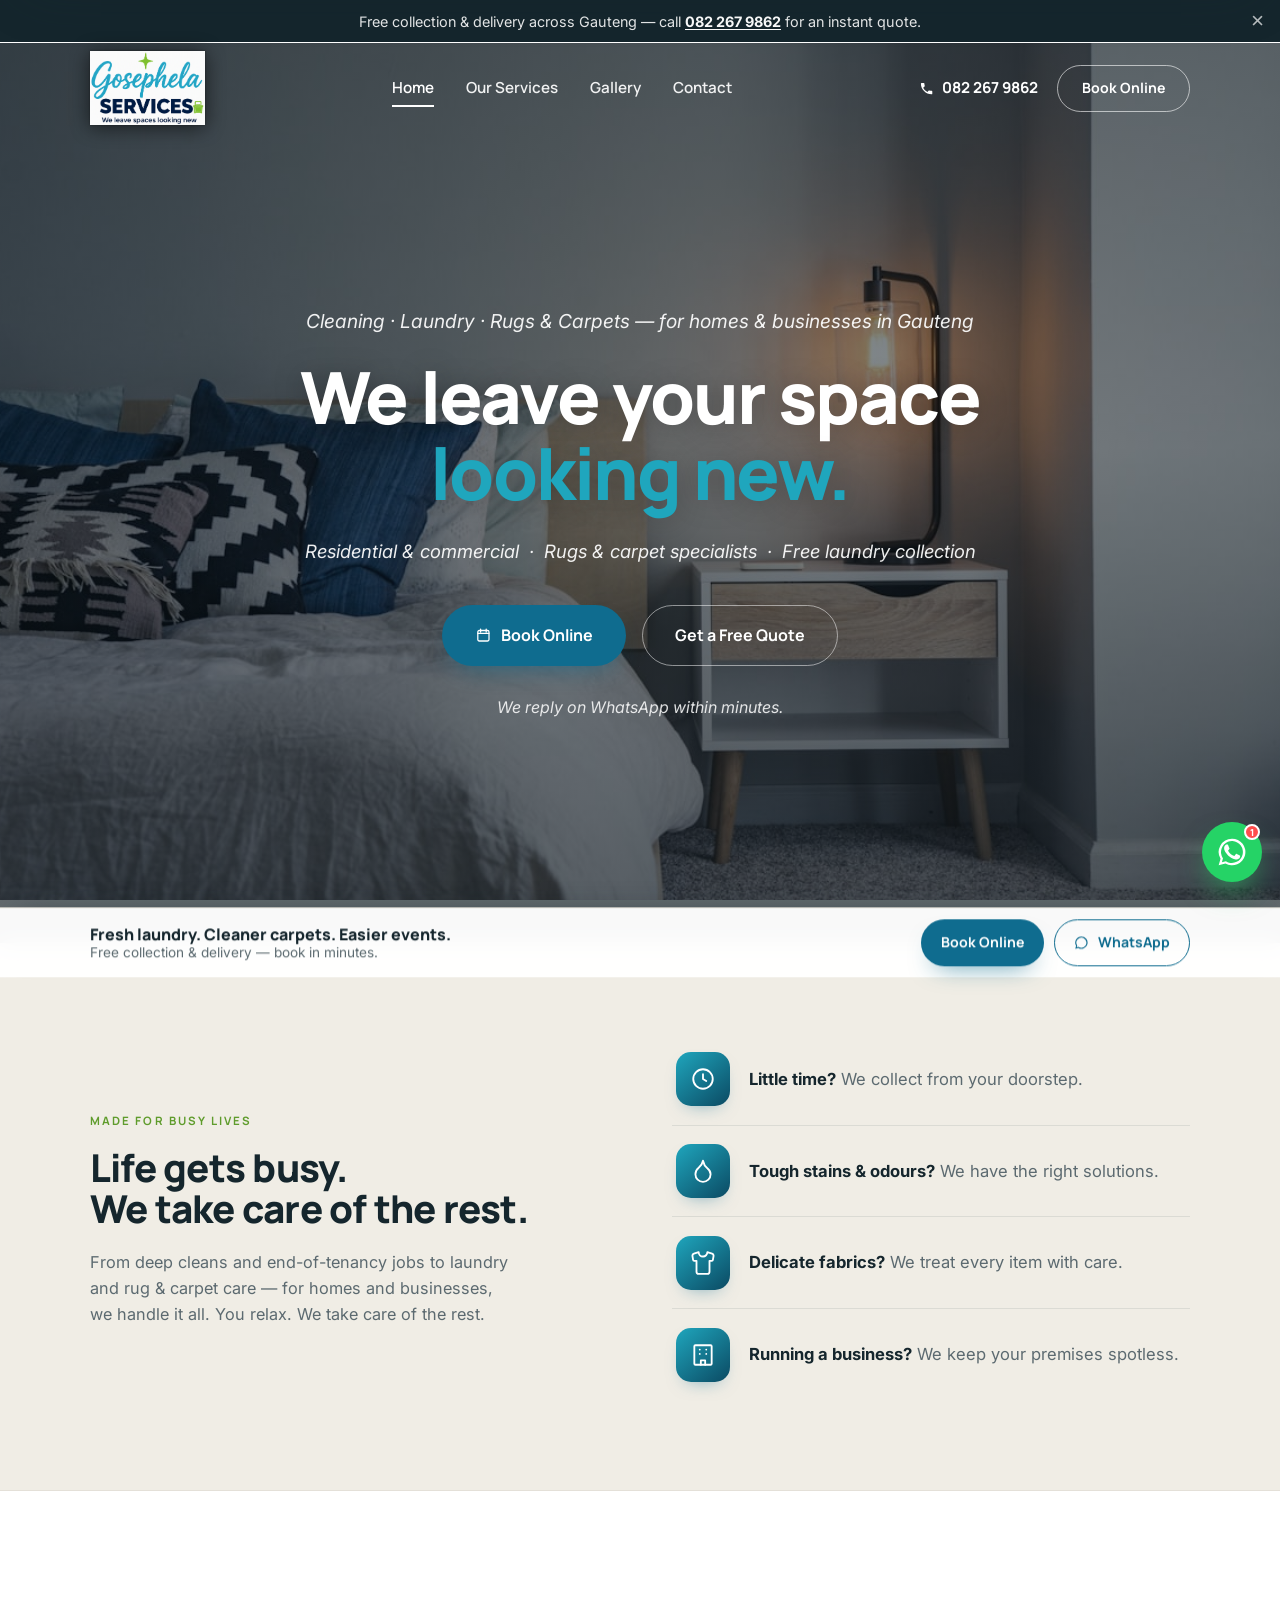
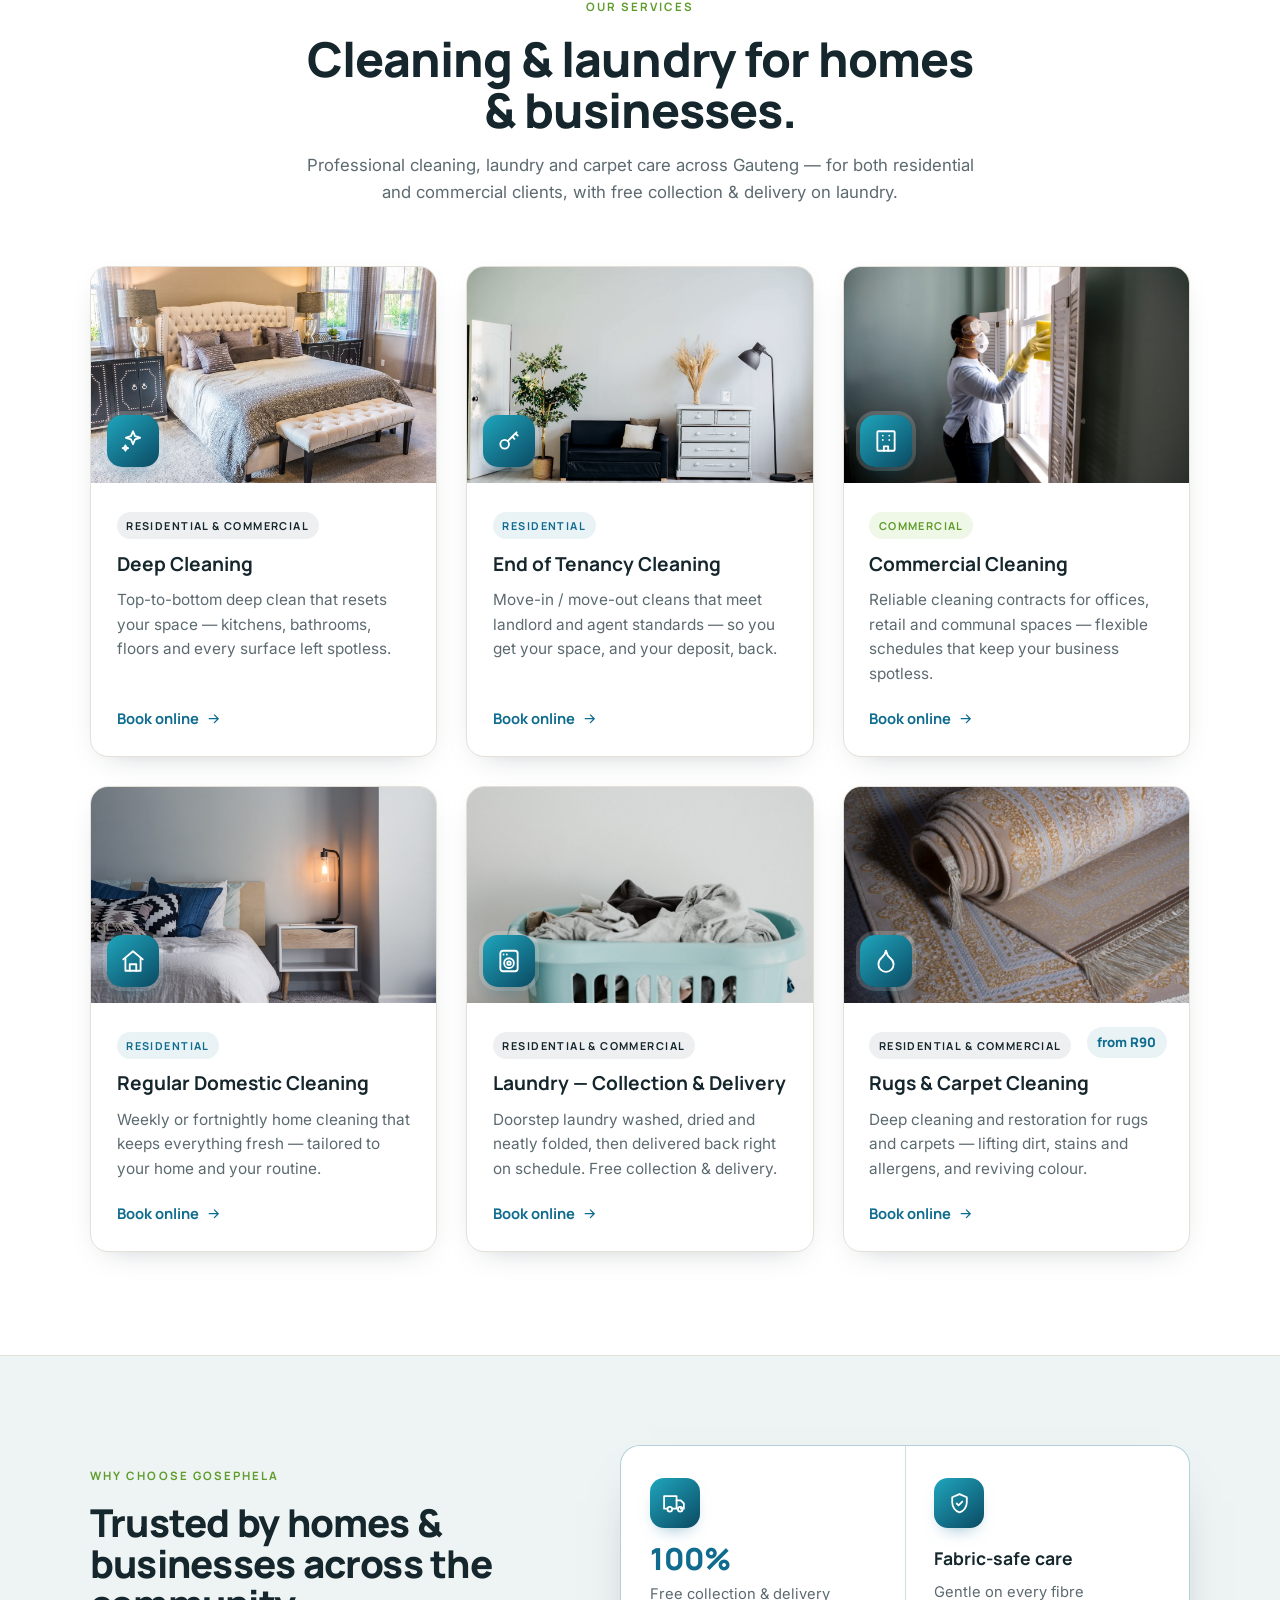
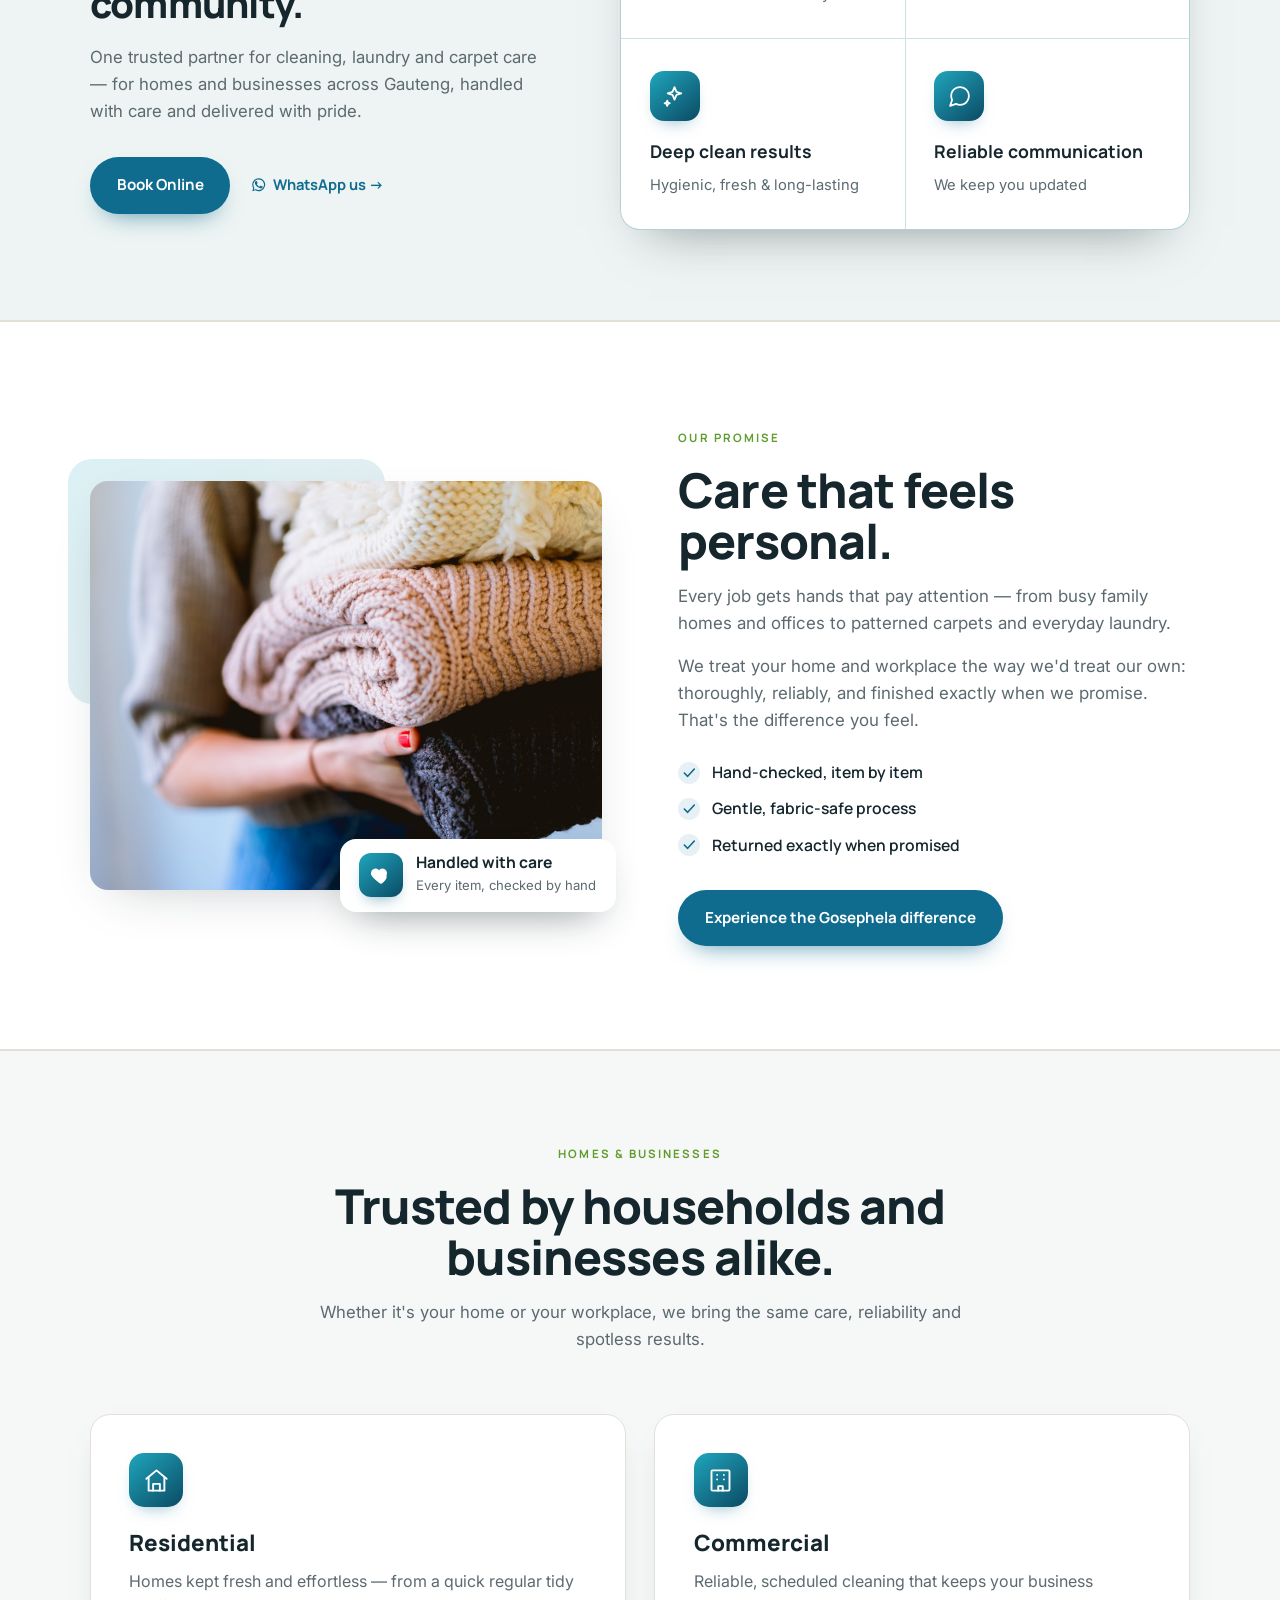
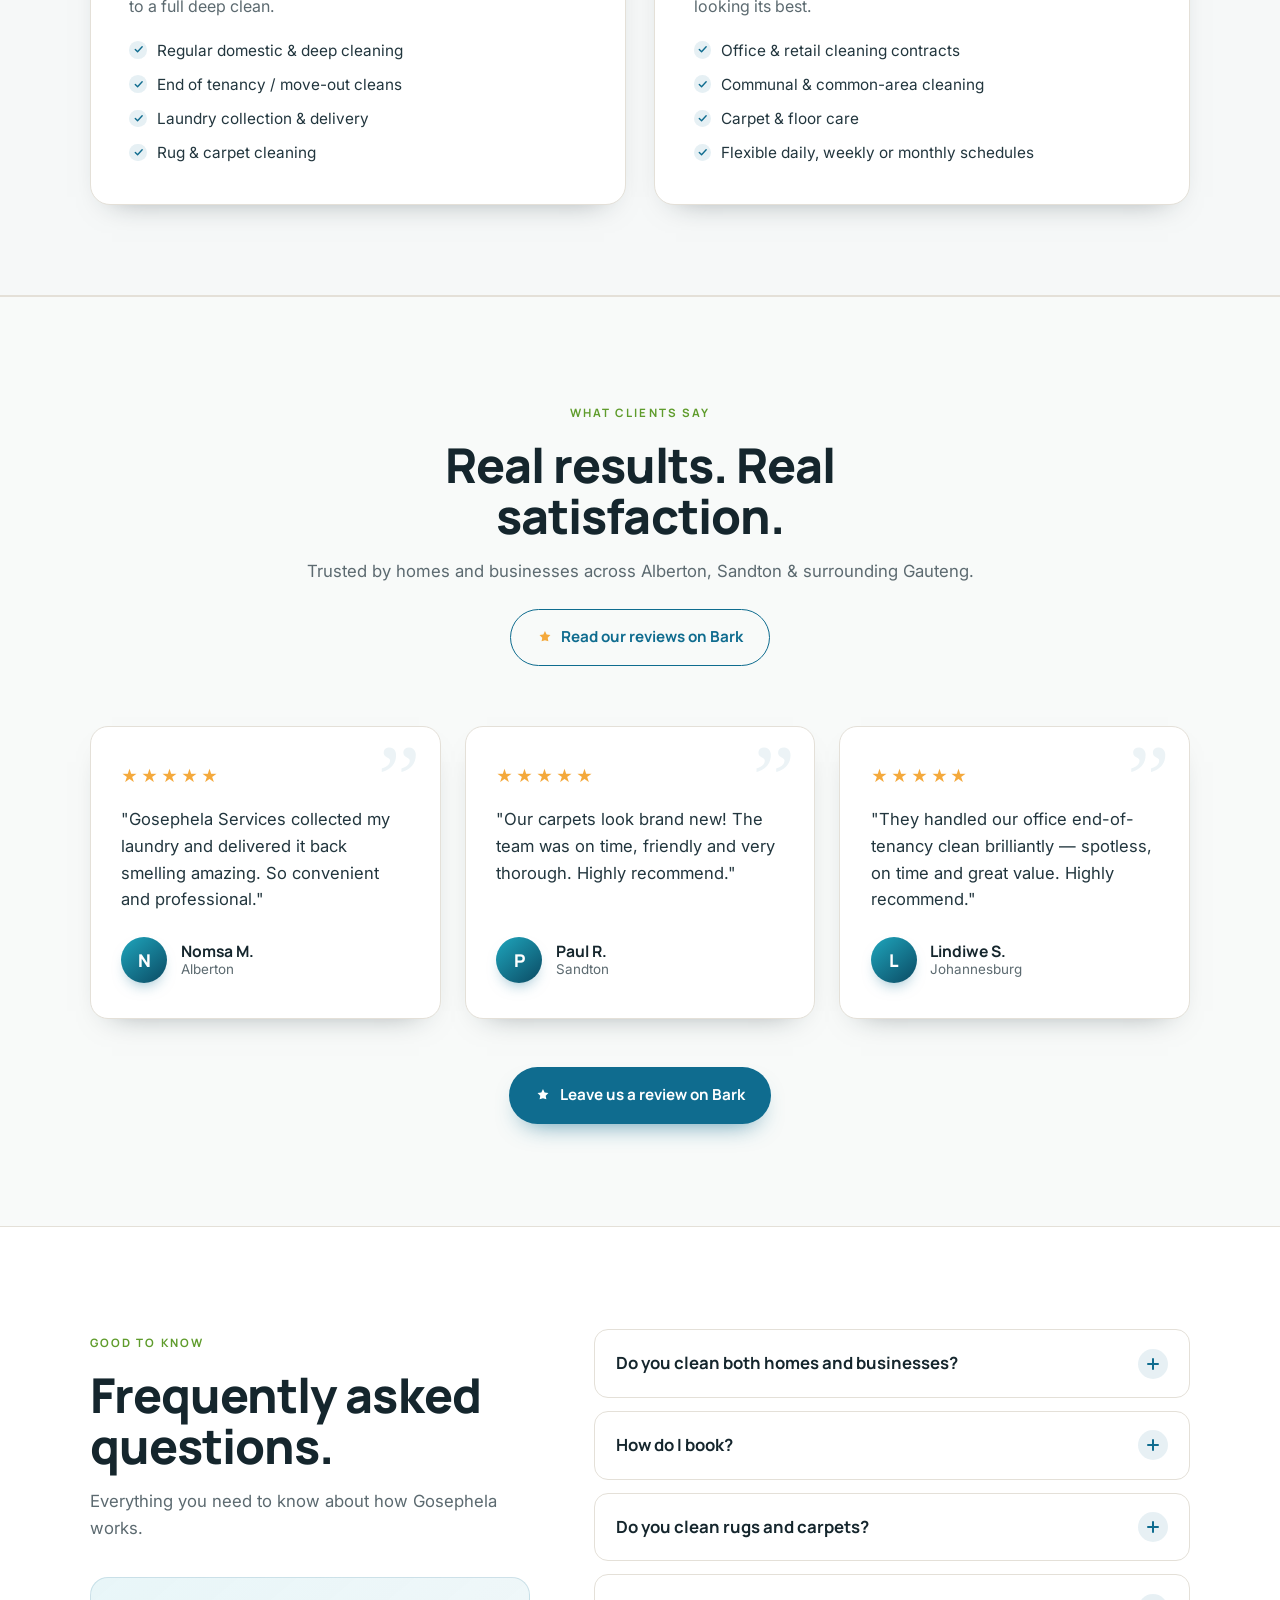
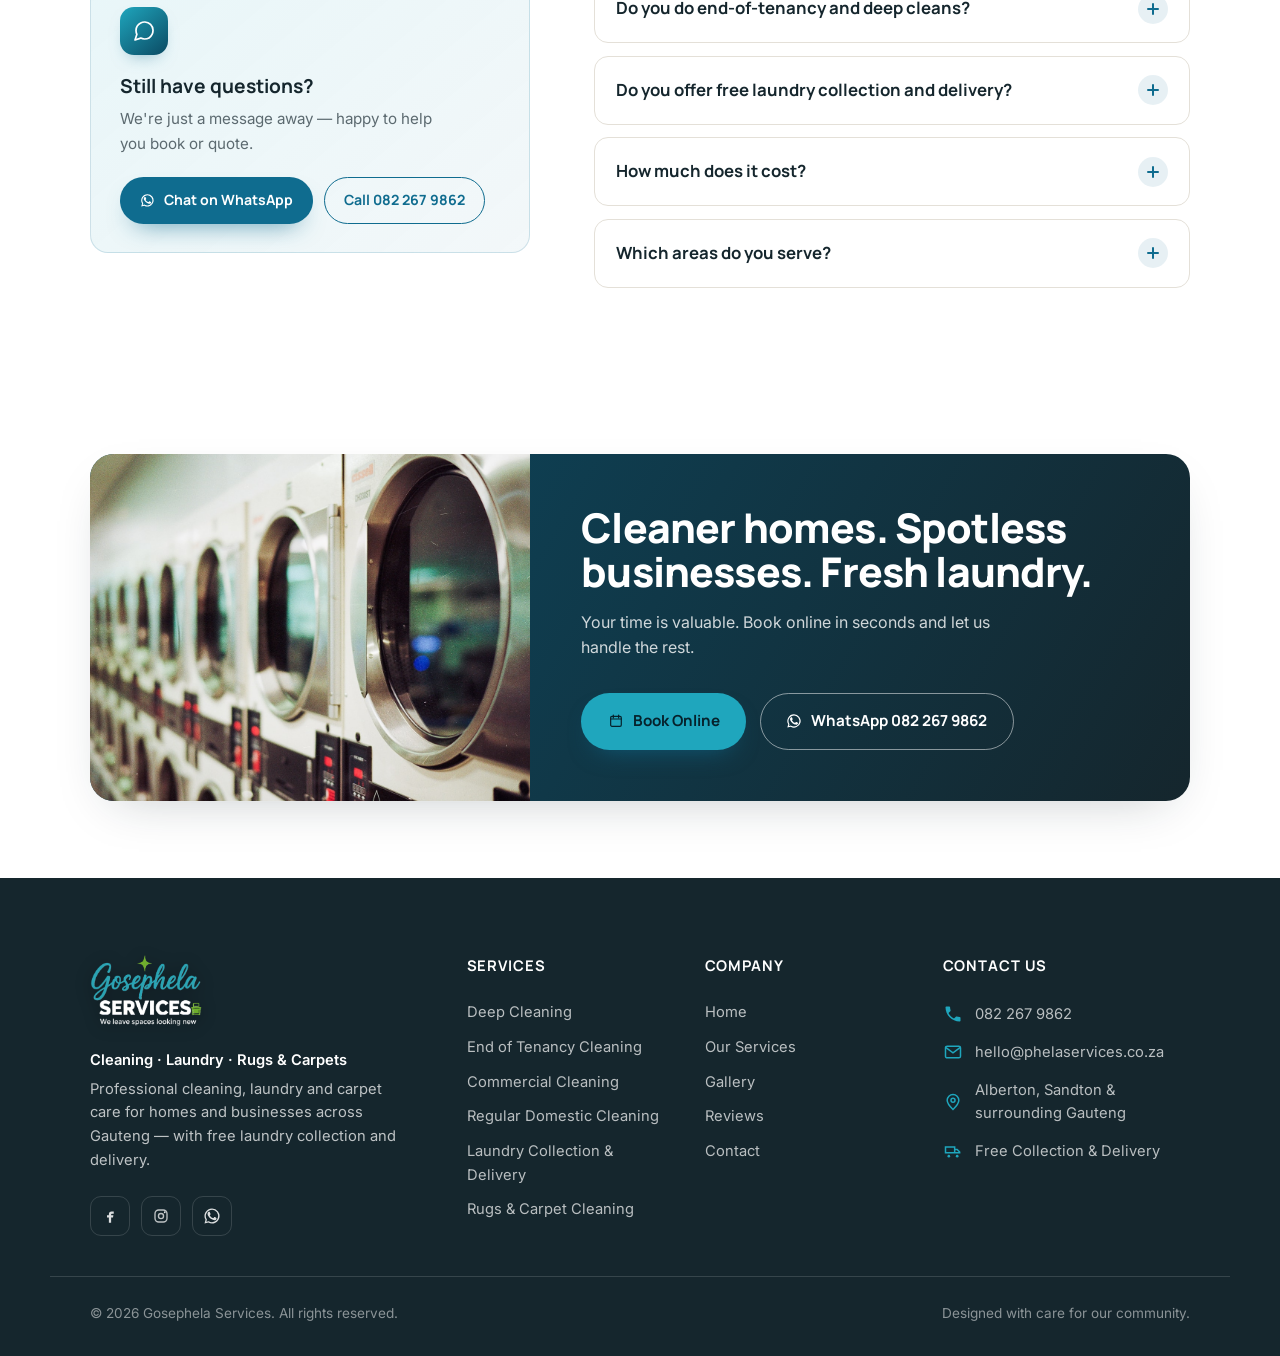
==== commit 39690bb9: "Add gallery page with before-and-after images and new logo asset" ====
--- a/index.html
+++ b/index.html
@@ -5,10 +5,10 @@
   <meta name="viewport" content="width=device-width, initial-scale=1.0" />
 
   <!-- Primary SEO -->
-  <title>Phela Services | Laundry, Cleaning & Carpet Care in Durban</title>
-  <meta name="description" content="Professional laundry, garment care, carpet cleaning & restoration, blanket cleaning and chairs & tables rental in Durban. Free doorstep collection & delivery. Book on WhatsApp: 082 267 9862." />
-  <meta name="keywords" content="laundry service Durban, carpet cleaning Durban, blanket cleaning Durban, garment care, carpet restoration, chairs and tables rental Durban, laundry collection and delivery, Westville, Pinetown, Durban North" />
-  <meta name="author" content="Phela Services" />
+  <title>Gosephela Services | Cleaning, Laundry & Carpet Care in Gauteng</title>
+  <meta name="description" content="Gosephela Services — professional cleaning, laundry and rug & carpet care for homes and businesses across Alberton, Sandton & Gauteng. Deep, end-of-tenancy, commercial & domestic cleaning. Book online or call 082 267 9862." />
+  <meta name="keywords" content="cleaning services Alberton, commercial cleaning Sandton, deep cleaning Gauteng, end of tenancy cleaning, domestic cleaning, laundry collection and delivery, carpet cleaning Gauteng, rug cleaning Johannesburg" />
+  <meta name="author" content="Gosephela Services" />
   <meta name="robots" content="index, follow" />
   <meta name="theme-color" content="#0f6c8f" />
   <link rel="canonical" href="https://www.phelaservices.co.za/" />
@@ -17,16 +17,16 @@
   <!-- Open Graph / Facebook -->
   <meta property="og:type" content="website" />
   <meta property="og:locale" content="en_ZA" />
-  <meta property="og:site_name" content="Phela Services" />
-  <meta property="og:title" content="Phela Services | Laundry, Cleaning & Carpet Care in Durban" />
-  <meta property="og:description" content="Professional laundry, garment care, carpet & blanket cleaning, and chairs & tables rental in Durban. Free doorstep collection & delivery." />
+  <meta property="og:site_name" content="Gosephela Services" />
+  <meta property="og:title" content="Gosephela Services | Cleaning, Laundry & Carpet Care in Gauteng" />
+  <meta property="og:description" content="Professional cleaning, laundry and rug & carpet care for homes and businesses across Alberton, Sandton & Gauteng. Book online." />
   <meta property="og:url" content="https://www.phelaservices.co.za/" />
   <meta property="og:image" content="https://www.phelaservices.co.za/assets/img/hero-premium.jpg" />
 
   <!-- Twitter -->
   <meta name="twitter:card" content="summary_large_image" />
-  <meta name="twitter:title" content="Phela Services | Laundry, Cleaning & Carpet Care in Durban" />
-  <meta name="twitter:description" content="Professional laundry, carpet & blanket cleaning, garment care and event rentals in Durban. Free collection & delivery." />
+  <meta name="twitter:title" content="Gosephela Services | Cleaning, Laundry & Carpet Care in Gauteng" />
+  <meta name="twitter:description" content="Cleaning, laundry and rug & carpet care for homes and businesses across Alberton, Sandton & Gauteng." />
   <meta name="twitter:image" content="https://www.phelaservices.co.za/assets/img/hero-premium.jpg" />
 
   <!-- Fonts: Manrope (display) + Inter (body) -->
@@ -41,18 +41,18 @@
   {
     "@context": "https://schema.org",
     "@type": "LocalBusiness",
-    "name": "Phela Services",
-    "description": "Professional laundry, garment care, carpet cleaning and restoration, blanket cleaning, and chairs & tables rental with free doorstep collection and delivery in Durban.",
+    "name": "Gosephela Services",
+    "description": "Professional cleaning, laundry and rug & carpet care for homes and businesses in Alberton, Sandton and across Gauteng — deep cleaning, end-of-tenancy, commercial and regular domestic cleaning.",
     "image": "https://www.phelaservices.co.za/assets/img/hero-premium.jpg",
     "url": "https://www.phelaservices.co.za/",
     "telephone": "+27822679862",
     "email": "hello@phelaservices.co.za",
     "priceRange": "$$",
-    "areaServed": ["Durban", "Westville", "Pinetown", "Durban North", "KwaZulu-Natal"],
+    "areaServed": ["Alberton", "Sandton", "Johannesburg", "Gauteng"],
     "address": {
       "@type": "PostalAddress",
-      "addressLocality": "Durban",
-      "addressRegion": "KwaZulu-Natal",
+      "addressLocality": "Alberton",
+      "addressRegion": "Gauteng",
       "addressCountry": "ZA"
     },
     "openingHoursSpecification": [{
@@ -61,7 +61,15 @@
       "opens": "08:00",
       "closes": "17:00"
     }],
-    "sameAs": []
+    "potentialAction": {
+      "@type": "ReserveAction",
+      "target": "https://www.picktime.com/b30ed5c2-f4e1-431e-b812-d000f8c9edb4",
+      "name": "Book online"
+    },
+    "sameAs": [
+      "https://www.facebook.com/people/Phela-Services/61572352170473/",
+      "https://www.bark.com/en/za/company/phela-services-/MLVMag/"
+    ]
   }
   </script>
 </head>
@@ -69,21 +77,21 @@
 
   <!-- ============ ANNOUNCEMENT BAR ============ -->
   <div class="topbar" id="topbar">
-    <p>Free collection &amp; delivery across Durban — call <a href="tel:+27822679862">082&nbsp;267&nbsp;9862</a> for an instant quote.</p>
+    <p>Free collection &amp; delivery across Gauteng — call <a href="tel:+27822679862">082&nbsp;267&nbsp;9862</a> for an instant quote.</p>
     <button class="topbar-close" id="topbarClose" aria-label="Dismiss announcement">&times;</button>
   </div>
 
   <!-- ============ HEADER ============ -->
   <header class="site-header" id="header">
     <div class="container header-inner">
-      <a href="#top" class="brand" aria-label="Phela Services home">
-        <img src="assets/img/phela-logo.png" alt="Phela Services" class="brand-logo" />
+      <a href="#top" class="brand" aria-label="Gosephela Services home">
+        <img src="assets/img/Gosephela-white-bg.png" alt="Gosephela Services" class="brand-logo" />
       </a>
 
       <nav class="nav-desktop" aria-label="Primary">
         <a href="#top" class="active">Home</a>
-        <a href="cleaning.html">Cleaning</a>
-        <a href="rentals.html">Rentals</a>
+        <a href="cleaning.html">Our Services</a>
+        <a href="gallery.html">Gallery</a>
         <a href="contact.html">Contact</a>
       </nav>
 
@@ -92,7 +100,7 @@
           <svg class="ico" viewBox="0 0 24 24" aria-hidden="true"><path d="M6.6 10.8c1.4 2.8 3.8 5.1 6.6 6.6l2.2-2.2c.3-.3.7-.4 1-.2 1.1.4 2.3.6 3.6.6.6 0 1 .4 1 1V20c0 .6-.4 1-1 1-9.4 0-17-7.6-17-17 0-.6.4-1 1-1h3.5c.6 0 1 .4 1 1 0 1.2.2 2.4.6 3.6.1.4 0 .8-.3 1.1z"/></svg>
           082 267 9862
         </a>
-        <a href="contact.html" class="btn-book">Book Now</a>
+        <a href="https://www.picktime.com/b30ed5c2-f4e1-431e-b812-d000f8c9edb4" class="btn-book" target="_blank" rel="noopener">Book Online</a>
       </div>
 
       <button class="hamburger" id="hamburger" aria-label="Open menu" aria-expanded="false" aria-controls="mobileMenu">
@@ -105,15 +113,15 @@
   <div class="mobile-menu" id="mobileMenu" aria-hidden="true">
     <nav>
       <a href="#top">Home</a>
-      <a href="cleaning.html">Cleaning</a>
-      <a href="rentals.html">Rentals</a>
+      <a href="cleaning.html">Our Services</a>
+      <a href="gallery.html">Gallery</a>
       <a href="contact.html">Contact</a>
     </nav>
     <div class="mobile-cta">
       <a href="https://wa.me/27822679862" class="btn btn-ghost" target="_blank" rel="noopener">
         <svg class="ico" viewBox="0 0 24 24" aria-hidden="true"><path d="M12 2a10 10 0 0 0-8.6 15.06L2 22l5.07-1.33A10 10 0 1 0 12 2zm0 18.2c-1.5 0-2.97-.4-4.25-1.16l-.3-.18-3 .79.8-2.93-.2-.31A8.2 8.2 0 1 1 12 20.2z"/><path d="M17.5 14.4c-.3-.15-1.7-.84-2-.93-.27-.1-.47-.15-.66.15-.2.3-.76.93-.93 1.12-.17.2-.34.22-.64.07-1.77-.88-2.93-1.58-4.1-3.58-.31-.53.31-.5.89-1.65.1-.2.05-.37-.02-.52-.08-.15-.66-1.6-.9-2.18-.24-.57-.48-.5-.66-.5h-.57c-.2 0-.52.07-.79.37-.27.3-1.04 1.02-1.04 2.49 0 1.47 1.07 2.89 1.22 3.09.15.2 2.1 3.2 5.08 4.49.71.31 1.26.49 1.7.62.71.23 1.36.2 1.87.12.57-.08 1.7-.69 1.94-1.36.24-.67.24-1.24.17-1.36-.07-.12-.27-.2-.57-.34z"/></svg>
         WhatsApp Us</a>
-      <a href="contact.html" class="btn btn-primary">Book a Collection</a>
+      <a href="https://www.picktime.com/b30ed5c2-f4e1-431e-b812-d000f8c9edb4" class="btn btn-primary" target="_blank" rel="noopener">Book Online</a>
     </div>
     <p class="mobile-phone">Call <a href="tel:+27822679862">082 267 9862</a></p>
   </div>
@@ -123,20 +131,17 @@
     <!-- ============ HERO ============ -->
     <section class="hero">
       <div class="container hero-inner">
-        <span class="hero-eyebrow reveal">Serving Durban &amp; surrounding areas · Free collection &amp; delivery</span>
+        <span class="hero-eyebrow reveal">Cleaning · Laundry · Rugs &amp; Carpets — for homes &amp; businesses in Gauteng</span>
         <h1 class="hero-title reveal">
-          Premium laundry &amp; cleaning, collected from
+          We leave your space
           <br/>
-          <span class="accent-word">your doorstep.</span>
+          <span class="accent-word">looking new.</span>
         </h1>
         <p class="hero-reviews reveal">
-          Garment-safe care&nbsp; · &nbsp;Carpet &amp; blanket specialists&nbsp; · &nbsp;Chairs &amp; tables rental
+          Residential &amp; commercial&nbsp; · &nbsp;Rugs &amp; carpet specialists&nbsp; · &nbsp;Free laundry collection
         </p>
         <div class="hero-actions reveal">
-          <a href="contact.html" class="btn btn-primary">
-            <svg class="ico" viewBox="0 0 24 24" aria-hidden="true"><path d="M12 2l7 3v6c0 4.4-3 8.3-7 9.6C8 19.3 5 15.4 5 11V5z"/></svg>
-            Book a Collection
-          </a>
+          <a href="https://www.picktime.com/b30ed5c2-f4e1-431e-b812-d000f8c9edb4" class="btn btn-primary" target="_blank" rel="noopener"><svg class="ico" viewBox="0 0 24 24" aria-hidden="true"><rect x="4" y="5" width="16" height="15" rx="2" fill="none" stroke="currentColor" stroke-width="1.8"/><path d="M4 9h16M8 3v4M16 3v4" fill="none" stroke="currentColor" stroke-width="1.8" stroke-linecap="round"/></svg> Book Online</a>
           <a href="contact.html" class="btn btn-outline-light">Get a Free Quote</a>
         </div>
         <p class="hero-note reveal">We reply on WhatsApp within minutes.</p>
@@ -150,8 +155,8 @@
           <span class="eyebrow">Made for busy lives</span>
           <h2 class="section-title">Life gets busy.<br/>We take care of the rest.</h2>
           <p class="context-lead">
-            From tough carpet stains and bulky blankets to delicate garments and event
-            setups — we handle it all with care and convenience. You relax. We deliver.
+            From deep cleans and end-of-tenancy jobs to laundry and rug &amp; carpet care —
+            for homes and businesses, we handle it all. You relax. We take care of the rest.
           </p>
         </div>
         <ul class="context-list reveal">
@@ -168,8 +173,8 @@
             <p><strong>Delicate fabrics?</strong> We treat every item with care.</p>
           </li>
           <li>
-            <span class="context-ico"><svg viewBox="0 0 24 24" aria-hidden="true"><rect x="3" y="4.5" width="18" height="17" rx="2.5"/><path d="M3 9.5h18M8 2.5v4M16 2.5v4M8.8 15.5l2.2 2.2 4.2-4.4"/></svg></span>
-            <p><strong>Planning an event?</strong> We've got the perfect setup.</p>
+            <span class="context-ico"><svg viewBox="0 0 24 24" aria-hidden="true"><rect x="4" y="3" width="16" height="18" rx="1"/><path d="M9 7h.01M15 7h.01M9 11h.01M15 11h.01M10 21v-4h4v4"/></svg></span>
+            <p><strong>Running a business?</strong> We keep your premises spotless.</p>
           </li>
         </ul>
       </div>
@@ -180,24 +185,92 @@
       <div class="container">
         <div class="section-head reveal">
           <span class="eyebrow">Our services</span>
-          <h2 class="section-title">Cleaning &amp; care, plus event rentals.</h2>
-          <p class="section-intro">Two ways we help across Durban — professional cleaning &amp; fabric care collected from your doorstep, and chairs &amp; tables rental delivered and set up for your events.</p>
+          <h2 class="section-title">Cleaning &amp; laundry for homes &amp; businesses.</h2>
+          <p class="section-intro">Professional cleaning, laundry and carpet care across Gauteng — for both residential and commercial clients, with free collection &amp; delivery on laundry.</p>
         </div>
 
         <div class="service-grid">
 
           <article class="service-card reveal">
             <div class="service-card-img">
-              <img src="assets/img/laundry.jpg" alt="Fresh laundry collected and neatly folded by Phela Services in Durban" />
+              <img src="assets/img/bedroom-carpet.jpg" alt="Spotless room after a Gosephela Services deep clean in Gauteng" />
+              <span class="service-badge">
+                <svg viewBox="0 0 24 24" aria-hidden="true"><path d="M12 3l1.9 4.6L18.5 9l-4.6 1.4L12 15l-1.9-4.6L5.5 9l4.6-1.4z"/><path d="M5 16l.7 1.8L7.5 18.5 5.7 19.2 5 21l-.7-1.8L2.5 18.5l1.8-.7z"/></svg>
+              </span>
+            </div>
+            <div class="service-card-body">
+              <span class="service-cat both">Residential &amp; Commercial</span>
+              <h3>Deep Cleaning</h3>
+              <p>Top-to-bottom deep clean that resets your space — kitchens, bathrooms, floors and every surface left spotless.</p>
+              <a href="https://www.picktime.com/b30ed5c2-f4e1-431e-b812-d000f8c9edb4" class="service-link" target="_blank" rel="noopener">Book online
+                <svg viewBox="0 0 24 24" aria-hidden="true"><path d="M5 12h14M13 6l6 6-6 6"/></svg>
+              </a>
+            </div>
+          </article>
+
+          <article class="service-card reveal">
+            <div class="service-card-img">
+              <img src="assets/img/home-interior.jpg" alt="Clean, empty home ready for handover after an end-of-tenancy clean" />
+              <span class="service-badge">
+                <svg viewBox="0 0 24 24" aria-hidden="true"><circle cx="8" cy="15" r="4"/><path d="M10.85 12.15 19 4M18 5l2 2M15 8l2 2"/></svg>
+              </span>
+            </div>
+            <div class="service-card-body">
+              <span class="service-cat">Residential</span>
+              <h3>End of Tenancy Cleaning</h3>
+              <p>Move-in / move-out cleans that meet landlord and agent standards — so you get your space, and your deposit, back.</p>
+              <a href="https://www.picktime.com/b30ed5c2-f4e1-431e-b812-d000f8c9edb4" class="service-link" target="_blank" rel="noopener">Book online
+                <svg viewBox="0 0 24 24" aria-hidden="true"><path d="M5 12h14M13 6l6 6-6 6"/></svg>
+              </a>
+            </div>
+          </article>
+
+          <article class="service-card reveal">
+            <div class="service-card-img">
+              <img src="assets/img/cleaning-person.jpg" alt="Gosephela Services team member cleaning a commercial space in Gauteng" />
+              <span class="service-badge">
+                <svg viewBox="0 0 24 24" aria-hidden="true"><rect x="4" y="3" width="16" height="18" rx="1"/><path d="M9 7h.01M15 7h.01M9 11h.01M15 11h.01M10 21v-4h4v4"/></svg>
+              </span>
+            </div>
+            <div class="service-card-body">
+              <span class="service-cat commercial">Commercial</span>
+              <h3>Commercial Cleaning</h3>
+              <p>Reliable cleaning contracts for offices, retail and communal spaces — flexible schedules that keep your business spotless.</p>
+              <a href="https://www.picktime.com/b30ed5c2-f4e1-431e-b812-d000f8c9edb4" class="service-link" target="_blank" rel="noopener">Book online
+                <svg viewBox="0 0 24 24" aria-hidden="true"><path d="M5 12h14M13 6l6 6-6 6"/></svg>
+              </a>
+            </div>
+          </article>
+
+          <article class="service-card reveal">
+            <div class="service-card-img">
+              <img src="assets/img/carpet-blanket.jpg" alt="Fresh, tidy home after a regular domestic clean by Gosephela Services" />
+              <span class="service-badge">
+                <svg viewBox="0 0 24 24" aria-hidden="true"><path d="M3 10.5 12 3l9 7.5"/><path d="M5 9.5V21h14V9.5"/><path d="M9 21v-6h6v6"/></svg>
+              </span>
+            </div>
+            <div class="service-card-body">
+              <span class="service-cat">Residential</span>
+              <h3>Regular Domestic Cleaning</h3>
+              <p>Weekly or fortnightly home cleaning that keeps everything fresh — tailored to your home and your routine.</p>
+              <a href="https://www.picktime.com/b30ed5c2-f4e1-431e-b812-d000f8c9edb4" class="service-link" target="_blank" rel="noopener">Book online
+                <svg viewBox="0 0 24 24" aria-hidden="true"><path d="M5 12h14M13 6l6 6-6 6"/></svg>
+              </a>
+            </div>
+          </article>
+
+          <article class="service-card reveal">
+            <div class="service-card-img">
+              <img src="assets/img/laundry.jpg" alt="Fresh laundry collected and neatly folded by Gosephela Services in Gauteng" />
               <span class="service-badge">
                 <svg viewBox="0 0 24 24" aria-hidden="true"><rect x="4" y="2.5" width="16" height="19" rx="2.5"/><path d="M7 6h.01M10 6h.01"/><circle cx="12" cy="14" r="4.5"/><circle cx="12" cy="14" r="1.6"/></svg>
               </span>
             </div>
             <div class="service-card-body">
-              <span class="service-cat">Cleaning &amp; Care</span>
-              <h3>Laundry Collection &amp; Delivery</h3>
-              <p>Fresh, clean laundry collected from your home and returned neatly folded.</p>
-              <a href="contact.html" class="service-link">Book this service
+              <span class="service-cat both">Residential &amp; Commercial</span>
+              <h3>Laundry &mdash; Collection &amp; Delivery</h3>
+              <p>Doorstep laundry washed, dried and neatly folded, then delivered back right on schedule. Free collection &amp; delivery.</p>
+              <a href="https://www.picktime.com/b30ed5c2-f4e1-431e-b812-d000f8c9edb4" class="service-link" target="_blank" rel="noopener">Book online
                 <svg viewBox="0 0 24 24" aria-hidden="true"><path d="M5 12h14M13 6l6 6-6 6"/></svg>
               </a>
             </div>
@@ -205,84 +278,16 @@
 
           <article class="service-card reveal">
             <div class="service-card-img">
-              <img src="assets/img/garments.jpg" alt="Neatly folded garments after professional garment care" />
-              <span class="service-badge">
-                <svg viewBox="0 0 24 24" aria-hidden="true"><path d="M20.38 3.46 16 2a4 4 0 0 1-8 0L3.62 3.46a2 2 0 0 0-1.34 2.23l.58 3.47a1 1 0 0 0 .99.84H6v10a2 2 0 0 0 2 2h8a2 2 0 0 0 2-2V10h2.15a1 1 0 0 0 .99-.84l.58-3.47a2 2 0 0 0-1.34-2.23z"/></svg>
-              </span>
-            </div>
-            <div class="service-card-body">
-              <span class="service-cat">Cleaning &amp; Care</span>
-              <h3>Garment Care</h3>
-              <p>Special fabric treatments. Safely washed, pressed &amp; protected so good pieces last.</p>
-              <a href="contact.html" class="service-link">Book this service
-                <svg viewBox="0 0 24 24" aria-hidden="true"><path d="M5 12h14M13 6l6 6-6 6"/></svg>
-              </a>
-            </div>
-          </article>
-
-          <article class="service-card reveal">
-            <div class="service-card-img">
-              <img src="assets/img/bedroom-carpet.jpg" alt="Clean carpeted bedroom after professional carpet cleaning" />
+              <img src="assets/img/carpet-restoration.jpg" alt="Rug and carpet deep cleaned and restored by Gosephela Services" />
               <span class="service-badge">
                 <svg viewBox="0 0 24 24" aria-hidden="true"><path d="M12 22a7 7 0 0 0 7-7c0-2-1-3.9-3-5.5S12.5 5 12 2.5C11.5 5 10 7.4 8 9S5 13 5 15a7 7 0 0 0 7 7z"/></svg>
               </span>
             </div>
             <div class="service-card-body">
-              <span class="service-cat">Cleaning &amp; Care</span>
-              <span class="service-price">from R90</span><h3>Carpet Cleaning</h3>
-              <p>Deep cleaning that removes dirt, dust and allergens for a fresher, healthier home.</p>
-              <a href="contact.html" class="service-link">Book this service
-                <svg viewBox="0 0 24 24" aria-hidden="true"><path d="M5 12h14M13 6l6 6-6 6"/></svg>
-              </a>
-            </div>
-          </article>
-
-          <article class="service-card reveal">
-            <div class="service-card-img">
-              <img src="assets/img/hero-blankets.jpg" alt="Freshly cleaned and folded blankets" />
-              <span class="service-badge">
-                <svg viewBox="0 0 24 24" aria-hidden="true"><path d="M12 2 2 7l10 5 10-5-10-5z"/><path d="m2 12 10 5 10-5"/><path d="m2 17 10 5 10-5"/></svg>
-              </span>
-            </div>
-            <div class="service-card-body">
-              <span class="service-cat">Cleaning &amp; Care</span>
-              <span class="service-price">from R100</span><h3>Blanket Cleaning</h3>
-              <p>Deep clean &amp; sanitise for warmth that feels fresh, soft and hygienic again.</p>
-              <a href="contact.html" class="service-link">Book this service
-                <svg viewBox="0 0 24 24" aria-hidden="true"><path d="M5 12h14M13 6l6 6-6 6"/></svg>
-              </a>
-            </div>
-          </article>
-
-          <article class="service-card reveal">
-            <div class="service-card-img">
-              <img src="assets/img/carpet-restoration.jpg" alt="Restored patterned carpet with revived colour and texture" />
-              <span class="service-badge">
-                <svg viewBox="0 0 24 24" aria-hidden="true"><path d="M12 3l1.9 4.6L18.5 9l-4.6 1.4L12 15l-1.9-4.6L5.5 9l4.6-1.4z"/><path d="M5 16l.7 1.8L7.5 18.5 5.7 19.2 5 21l-.7-1.8L2.5 18.5l1.8-.7z"/></svg>
-              </span>
-            </div>
-            <div class="service-card-body">
-              <span class="service-cat">Cleaning &amp; Care</span>
-              <h3>Carpet Restoration</h3>
-              <p>Specialist treatments that revive patterned carpets — bringing back colour &amp; texture.</p>
-              <a href="contact.html" class="service-link">Book this service
-                <svg viewBox="0 0 24 24" aria-hidden="true"><path d="M5 12h14M13 6l6 6-6 6"/></svg>
-              </a>
-            </div>
-          </article>
-
-          <article class="service-card reveal">
-            <div class="service-card-img">
-              <img src="assets/img/chairs-tables.jpg" alt="Chairs and tables set up for an event" />
-              <span class="service-badge">
-                <svg viewBox="0 0 24 24" aria-hidden="true"><path d="M5 11a2 2 0 0 0-2 2v2a2 2 0 0 0 2 2h14a2 2 0 0 0 2-2v-2a2 2 0 0 0-2-2"/><path d="M5 11V7a2 2 0 0 1 2-2h10a2 2 0 0 1 2 2v4"/><path d="M6 17v2M18 17v2"/></svg>
-              </span>
-            </div>
-            <div class="service-card-body">
-              <span class="service-cat rental">Event Rental</span>
-              <h3>Chairs &amp; Tables Rental</h3>
-              <p>Quality chairs &amp; tables for every occasion. Clean, sturdy and event-ready.</p>
-              <a href="rentals.html" class="service-link">Check availability
+              <span class="service-cat both">Residential &amp; Commercial</span>
+              <span class="service-price">from R90</span><h3>Rugs &amp; Carpet Cleaning</h3>
+              <p>Deep cleaning and restoration for rugs and carpets — lifting dirt, stains and allergens, and reviving colour.</p>
+              <a href="https://www.picktime.com/b30ed5c2-f4e1-431e-b812-d000f8c9edb4" class="service-link" target="_blank" rel="noopener">Book online
                 <svg viewBox="0 0 24 24" aria-hidden="true"><path d="M5 12h14M13 6l6 6-6 6"/></svg>
               </a>
             </div>
@@ -296,11 +301,11 @@
     <section class="why" id="why">
       <div class="container why-grid">
         <div class="why-head reveal">
-          <span class="eyebrow">Why choose Phela</span>
+          <span class="eyebrow">Why choose Gosephela</span>
           <h2 class="section-title">Trusted by homes &amp; businesses across the community.</h2>
-          <p class="why-lead">One trusted partner for laundry, garments, carpets, blankets and event rentals — handled with care and delivered with pride.</p>
+          <p class="why-lead">One trusted partner for cleaning, laundry and carpet care — for homes and businesses across Gauteng, handled with care and delivered with pride.</p>
           <div class="why-actions">
-            <a href="contact.html" class="btn btn-primary">Book a Collection</a>
+            <a href="https://www.picktime.com/b30ed5c2-f4e1-431e-b812-d000f8c9edb4" class="btn btn-primary" target="_blank" rel="noopener">Book Online</a>
             <a href="https://wa.me/27822679862" class="rental-link why-wa" target="_blank" rel="noopener">
               <svg class="ico" viewBox="0 0 24 24" aria-hidden="true"><path d="M12 2a10 10 0 0 0-8.6 15.06L2 22l5.07-1.33A10 10 0 1 0 12 2zm0 18.2c-1.5 0-2.97-.4-4.25-1.16l-.3-.18-3 .79.8-2.93-.2-.31A8.2 8.2 0 1 1 12 20.2z"/><path d="M17.5 14.4c-.3-.15-1.7-.84-2-.93-.27-.1-.47-.15-.66.15-.2.3-.76.93-.93 1.12-.17.2-.34.22-.64.07-1.77-.88-2.93-1.58-4.1-3.58-.31-.53.31-.5.89-1.65.1-.2.05-.37-.02-.52-.08-.15-.66-1.6-.9-2.18-.24-.57-.48-.5-.66-.5h-.57c-.2 0-.52.07-.79.37-.27.3-1.04 1.02-1.04 2.49 0 1.47 1.07 2.89 1.22 3.09.15.2 2.1 3.2 5.08 4.49.71.31 1.26.49 1.7.62.71.23 1.36.2 1.87.12.57-.08 1.7-.69 1.94-1.36.24-.67.24-1.24.17-1.36-.07-.12-.27-.2-.57-.34z"/></svg>
               WhatsApp us →</a>
@@ -345,7 +350,7 @@
       <div class="container signature-grid">
         <div class="signature-media reveal">
           <div class="signature-img">
-            <img src="assets/img/cleaning-person.jpg" alt="Phela Services team member cleaning a Durban home with care" />
+            <img src="assets/img/hero-premium.jpg" alt="Freshly laundered and folded fabrics cared for by Gosephela Services" />
           </div>
           <div class="signature-badge">
             <span class="signature-badge-ico">
@@ -361,12 +366,12 @@
           <span class="eyebrow">Our promise</span>
           <h2 class="section-title">Care that feels personal.</h2>
           <p>
-            Every item passes through hands that pay attention — from delicate garments
-            and heavy blankets to patterned carpets and event linens.
+            Every job gets hands that pay attention — from busy family homes and offices
+            to patterned carpets and everyday laundry.
           </p>
           <p>
-            We treat your things the way we'd treat our own: gently, thoroughly, and
-            returned exactly when we promise. That's the difference you feel.
+            We treat your home and workplace the way we'd treat our own: thoroughly,
+            reliably, and finished exactly when we promise. That's the difference you feel.
           </p>
           <ul class="signature-points">
             <li>
@@ -382,39 +387,42 @@
               Returned exactly when promised
             </li>
           </ul>
-          <a href="contact.html" class="btn btn-primary">Experience the Phela difference</a>
-        </div>
-      </div>
-    </section>
-
-    <!-- ============ RENTALS ============ -->
-    <section class="rentals" id="rentals">
+          <a href="contact.html" class="btn btn-primary">Experience the Gosephela difference</a>
+        </div>
+      </div>
+    </section>
+
+    <!-- ============ RESIDENTIAL + COMMERCIAL ============ -->
+    <section class="segments">
       <div class="container">
-        <div class="rentals-card reveal">
-        <div class="rentals-copy">
-          <span class="eyebrow">Our second service · Event rentals</span>
-          <h2 class="section-title light">Chairs &amp; Tables for Every Occasion</h2>
-          <p>
-            Beyond cleaning &amp; care, we also rent quality chairs and tables — clean,
-            sturdy and event-ready, delivered and set up so you can focus on your guests.
-          </p>
-          <ul class="rental-tags">
-            <li>Weddings</li>
-            <li>Functions</li>
-            <li>Parties</li>
-            <li>Community gatherings</li>
-          </ul>
-          <div class="rental-actions">
-            <a href="contact.html?service=Chairs%20%26%20Tables%20Rental" class="btn btn-primary">
-              <svg class="ico" viewBox="0 0 24 24" aria-hidden="true"><rect x="4" y="5" width="16" height="15" rx="2" fill="none" stroke="currentColor" stroke-width="1.8"/><path d="M4 9h16M8 3v4M16 3v4" fill="none" stroke="currentColor" stroke-width="1.8" stroke-linecap="round"/></svg>
-              Check Rental Availability
-            </a>
-            <a href="tel:+27822679862" class="rental-link">or call 082 267 9862 →</a>
-          </div>
-        </div>
-        <div class="rentals-media">
-          <img src="assets/img/event-table.jpg" alt="Elegant event table setup for hire in Durban" />
-        </div>
+        <div class="section-head reveal">
+          <span class="eyebrow">Homes &amp; businesses</span>
+          <h2 class="section-title">Trusted by households and businesses alike.</h2>
+          <p class="section-intro">Whether it's your home or your workplace, we bring the same care, reliability and spotless results.</p>
+        </div>
+        <div class="segment-grid">
+          <article class="segment-card reveal">
+            <span class="segment-ico"><svg viewBox="0 0 24 24" aria-hidden="true"><path d="M3 10.5 12 3l9 7.5"/><path d="M5 9.5V21h14V9.5"/><path d="M9 21v-6h6v6"/></svg></span>
+            <h3>Residential</h3>
+            <p>Homes kept fresh and effortless — from a quick regular tidy to a full deep clean.</p>
+            <ul class="segment-list">
+              <li>Regular domestic &amp; deep cleaning</li>
+              <li>End of tenancy / move-out cleans</li>
+              <li>Laundry collection &amp; delivery</li>
+              <li>Rug &amp; carpet cleaning</li>
+            </ul>
+          </article>
+          <article class="segment-card reveal">
+            <span class="segment-ico"><svg viewBox="0 0 24 24" aria-hidden="true"><rect x="4" y="3" width="16" height="18" rx="1"/><path d="M9 7h.01M15 7h.01M9 11h.01M15 11h.01M10 21v-4h4v4"/></svg></span>
+            <h3>Commercial</h3>
+            <p>Reliable, scheduled cleaning that keeps your business looking its best.</p>
+            <ul class="segment-list">
+              <li>Office &amp; retail cleaning contracts</li>
+              <li>Communal &amp; common-area cleaning</li>
+              <li>Carpet &amp; floor care</li>
+              <li>Flexible daily, weekly or monthly schedules</li>
+            </ul>
+          </article>
         </div>
       </div>
     </section>
@@ -425,17 +433,21 @@
         <div class="section-head reveal">
           <span class="eyebrow">What clients say</span>
           <h2 class="section-title">Real results. Real satisfaction.</h2>
-          <p class="section-intro">Trusted by homes and event hosts across Durban &amp; surrounding areas.</p>
+          <p class="section-intro">Trusted by homes and businesses across Alberton, Sandton &amp; surrounding Gauteng.</p>
+          <a href="https://www.bark.com/en/za/company/phela-services-/MLVMag/?show_reviews=true&amp;review_source=share_link" class="btn btn-outline reviews-btn" target="_blank" rel="noopener">
+            <svg class="ico" viewBox="0 0 24 24" aria-hidden="true"><path d="M12 3l2.5 5.2 5.7.8-4.1 4 1 5.6L12 16.9 6.9 18.6l1-5.6-4.1-4 5.7-.8z" fill="currentColor" stroke="none"/></svg>
+            Read our reviews on Bark
+          </a>
         </div>
 
         <div class="quote-grid">
           <figure class="quote reveal">
             <span class="quote-mark">&rdquo;</span>
             <div class="stars" aria-label="5 out of 5 stars">★★★★★</div>
-            <blockquote>"Phela Services collected my laundry and delivered it back smelling amazing. So convenient and professional."</blockquote>
+            <blockquote>"Gosephela Services collected my laundry and delivered it back smelling amazing. So convenient and professional."</blockquote>
             <figcaption>
               <span class="quote-avatar">N</span>
-              <span class="quote-person"><strong>Nomsa M.</strong><span>Westville</span></span>
+              <span class="quote-person"><strong>Nomsa M.</strong><span>Alberton</span></span>
             </figcaption>
           </figure>
           <figure class="quote reveal">
@@ -444,18 +456,25 @@
             <blockquote>"Our carpets look brand new! The team was on time, friendly and very thorough. Highly recommend."</blockquote>
             <figcaption>
               <span class="quote-avatar">P</span>
-              <span class="quote-person"><strong>Paul R.</strong><span>Pinetown</span></span>
+              <span class="quote-person"><strong>Paul R.</strong><span>Sandton</span></span>
             </figcaption>
           </figure>
           <figure class="quote reveal">
             <span class="quote-mark">&rdquo;</span>
             <div class="stars" aria-label="5 out of 5 stars">★★★★★</div>
-            <blockquote>"The chairs and tables were perfect for our event. Clean, sturdy and delivered exactly as promised."</blockquote>
+            <blockquote>"They handled our office end-of-tenancy clean brilliantly — spotless, on time and great value. Highly recommend."</blockquote>
             <figcaption>
               <span class="quote-avatar">L</span>
-              <span class="quote-person"><strong>Lindiwe S.</strong><span>Durban North</span></span>
+              <span class="quote-person"><strong>Lindiwe S.</strong><span>Johannesburg</span></span>
             </figcaption>
           </figure>
+        </div>
+
+        <div class="reviews-foot reveal">
+          <a href="https://www.bark.com/en/za/company/phela-services-/MLVMag/?show_reviews=true&amp;review_source=share_link" class="btn btn-primary" target="_blank" rel="noopener">
+            <svg class="ico" viewBox="0 0 24 24" aria-hidden="true"><path d="M12 3l2.5 5.2 5.7.8-4.1 4 1 5.6L12 16.9 6.9 18.6l1-5.6-4.1-4 5.7-.8z" fill="currentColor" stroke="none"/></svg>
+            Leave us a review on Bark
+          </a>
         </div>
       </div>
     </section>
@@ -466,7 +485,7 @@
         <div class="faq-head reveal">
           <span class="eyebrow">Good to know</span>
           <h2 class="section-title">Frequently asked questions.</h2>
-          <p class="section-intro">Everything you need to know about how Phela works.</p>
+          <p class="section-intro">Everything you need to know about how Gosephela works.</p>
 
           <div class="faq-support">
             <span class="faq-support-ico">
@@ -486,32 +505,32 @@
 
         <div class="faq-list reveal">
           <details class="faq-item">
-            <summary>Do you offer free collection and delivery?<span class="faq-icon"></span></summary>
-            <p>Yes. Free doorstep collection and delivery is included across Durban and surrounding areas. We collect your items, care for them, and return them fresh and on time.</p>
+            <summary>Do you clean both homes and businesses?<span class="faq-icon"></span></summary>
+            <p>Yes. We work with residential and commercial clients — from regular domestic and deep cleans to office and retail cleaning contracts across Gauteng.</p>
           </details>
           <details class="faq-item">
-            <summary>How do I book a collection?<span class="faq-icon"></span></summary>
-            <p>Message us on WhatsApp or call 082&nbsp;267&nbsp;9862. We'll confirm your items, your location and a collection time that suits your schedule.</p>
+            <summary>How do I book?<span class="faq-icon"></span></summary>
+            <p>Book online in seconds with our scheduler, or message us on WhatsApp / call 082&nbsp;267&nbsp;9862 and we'll arrange a time that suits you.</p>
           </details>
           <details class="faq-item">
-            <summary>Do you clean carpets and blankets?<span class="faq-icon"></span></summary>
-            <p>Absolutely. We deep-clean carpets and rugs, restore patterned and faded carpets, and professionally wash and sanitise blankets for a fresh, hygienic finish.</p>
+            <summary>Do you clean rugs and carpets?<span class="faq-icon"></span></summary>
+            <p>Absolutely. We deep-clean rugs and carpets — lifting dirt, stains and allergens — and restore patterned or faded carpets to revive their colour and texture.</p>
           </details>
           <details class="faq-item">
-            <summary>Can you treat delicate or special garments?<span class="faq-icon"></span></summary>
-            <p>Yes. Delicate and special fabrics receive careful, tailored treatment — gentle washing, pressing and protection so your favourite pieces last longer.</p>
+            <summary>Do you do end-of-tenancy and deep cleans?<span class="faq-icon"></span></summary>
+            <p>Yes. We offer thorough deep cleans and move-in / move-out end-of-tenancy cleaning that meets landlord and agent standards.</p>
           </details>
           <details class="faq-item">
-            <summary>Do you rent chairs and tables for events?<span class="faq-icon"></span></summary>
-            <p>We do. Our chairs and tables are clean, sturdy and event-ready for weddings, functions, parties and community gatherings — delivered and set up for you.</p>
+            <summary>Do you offer free laundry collection and delivery?<span class="faq-icon"></span></summary>
+            <p>Yes. Free doorstep collection and delivery is included on laundry across Alberton, Sandton and surrounding Gauteng — washed, dried, folded and returned on time.</p>
           </details>
           <details class="faq-item">
             <summary>How much does it cost?<span class="faq-icon"></span></summary>
-            <p>Carpet cleaning starts from R90 and blanket cleaning from R100, with free collection and delivery included. Laundry, garment care, carpet restoration and rentals are quoted on request based on volume — message us for a fast, fair quote.</p>
+            <p>Rugs &amp; carpet cleaning starts from R90. Cleaning and laundry are quoted on request based on the size of the job — book online or message us for a fast, fair quote.</p>
           </details>
           <details class="faq-item">
             <summary>Which areas do you serve?<span class="faq-icon"></span></summary>
-            <p>We serve Durban and surrounding areas, including Westville, Pinetown and Durban North. Not sure if we cover you? Send us a message and we'll confirm.</p>
+            <p>We're based in Sky City, Alberton and serve Sandton, Johannesburg and surrounding Gauteng. Not sure if we cover you? Send us a message and we'll confirm.</p>
           </details>
         </div>
       </div>
@@ -521,15 +540,12 @@
     <section class="final-cta" id="contact">
       <div class="container">
         <div class="final-inner reveal">
-        <div class="final-media"><img src="assets/img/laundromat.jpg" alt="Fresh laundry at a Phela Services laundromat in Durban" /></div>
+        <div class="final-media"><img src="assets/img/laundromat.jpg" alt="Fresh laundry at a Gosephela Services laundromat in Gauteng" /></div>
         <div class="final-copy">
-          <h2 class="final-title">Fresh laundry. Cleaner carpets. Easier events.</h2>
-          <p>Your time is valuable. Let us handle the rest.</p>
+          <h2 class="final-title">Cleaner homes. Spotless businesses. Fresh laundry.</h2>
+          <p>Your time is valuable. Book online in seconds and let us handle the rest.</p>
           <div class="final-actions">
-            <a href="contact.html" class="btn btn-primary">
-              <svg class="ico" viewBox="0 0 24 24" aria-hidden="true"><path d="M12 2l7 3v6c0 4.4-3 8.3-7 9.6C8 19.3 5 15.4 5 11V5z"/></svg>
-              Book a Collection
-            </a>
+            <a href="https://www.picktime.com/b30ed5c2-f4e1-431e-b812-d000f8c9edb4" class="btn btn-primary" target="_blank" rel="noopener"><svg class="ico" viewBox="0 0 24 24" aria-hidden="true"><rect x="4" y="5" width="16" height="15" rx="2" fill="none" stroke="currentColor" stroke-width="1.8"/><path d="M4 9h16M8 3v4M16 3v4" fill="none" stroke="currentColor" stroke-width="1.8" stroke-linecap="round"/></svg> Book Online</a>
             <a href="https://wa.me/27822679862" class="btn btn-outline-light" target="_blank" rel="noopener">
               <svg class="ico" viewBox="0 0 24 24" aria-hidden="true"><path d="M12 2a10 10 0 0 0-8.6 15.06L2 22l5.07-1.33A10 10 0 1 0 12 2zm0 18.2c-1.5 0-2.97-.4-4.25-1.16l-.3-.18-3 .79.8-2.93-.2-.31A8.2 8.2 0 1 1 12 20.2z"/><path d="M17.5 14.4c-.3-.15-1.7-.84-2-.93-.27-.1-.47-.15-.66.15-.2.3-.76.93-.93 1.12-.17.2-.34.22-.64.07-1.77-.88-2.93-1.58-4.1-3.58-.31-.53.31-.5.89-1.65.1-.2.05-.37-.02-.52-.08-.15-.66-1.6-.9-2.18-.24-.57-.48-.5-.66-.5h-.57c-.2 0-.52.07-.79.37-.27.3-1.04 1.02-1.04 2.49 0 1.47 1.07 2.89 1.22 3.09.15.2 2.1 3.2 5.08 4.49.71.31 1.26.49 1.7.62.71.23 1.36.2 1.87.12.57-.08 1.7-.69 1.94-1.36.24-.67.24-1.24.17-1.36-.07-.12-.27-.2-.57-.34z"/></svg>
               WhatsApp 082 267 9862
@@ -546,44 +562,45 @@
   <footer class="site-footer">
     <div class="container footer-grid">
       <div class="footer-brand">
-        <img src="assets/img/phela-logo.png" alt="Phela Services" class="footer-logo" />
-        <p class="footer-tag">Laundry &amp; Cleaning Services · Chairs &amp; Tables Rental</p>
-        <p>Professional laundry, carpet &amp; blanket cleaning, garment care and event rentals in Durban — with free collection and delivery.</p>
+        <img src="assets/img/Gosephela-transparent.png" alt="Gosephela Services" class="footer-logo" />
+        <p class="footer-tag">Cleaning · Laundry · Rugs &amp; Carpets</p>
+        <p>Professional cleaning, laundry and carpet care for homes and businesses across Gauteng — with free laundry collection and delivery.</p>
         <div class="socials">
-          <a href="#" aria-label="Facebook"><svg viewBox="0 0 24 24" aria-hidden="true"><path d="M14 9h3V6h-3c-2.2 0-3.5 1.3-3.5 3.6V11H8v3h2.5v7h3v-7H16l.5-3h-3V9.8c0-.6.3-.8.9-.8z"/></svg></a>
+          <a href="https://www.facebook.com/people/Phela-Services/61572352170473/" target="_blank" rel="noopener" aria-label="Facebook"><svg viewBox="0 0 24 24" aria-hidden="true"><path d="M14 9h3V6h-3c-2.2 0-3.5 1.3-3.5 3.6V11H8v3h2.5v7h3v-7H16l.5-3h-3V9.8c0-.6.3-.8.9-.8z"/></svg></a>
           <a href="#" aria-label="Instagram"><svg viewBox="0 0 24 24" aria-hidden="true"><rect x="4" y="4" width="16" height="16" rx="5" fill="none" stroke="currentColor" stroke-width="1.8"/><circle cx="12" cy="12" r="3.4" fill="none" stroke="currentColor" stroke-width="1.8"/><circle cx="17" cy="7" r="1.2"/></svg></a>
           <a href="https://wa.me/27822679862" target="_blank" rel="noopener" aria-label="WhatsApp"><svg viewBox="0 0 24 24" aria-hidden="true"><path d="M12 2a10 10 0 0 0-8.6 15.06L2 22l5.07-1.33A10 10 0 1 0 12 2zm0 18.2c-1.5 0-2.97-.4-4.25-1.16l-.3-.18-3 .79.8-2.93-.2-.31A8.2 8.2 0 1 1 12 20.2z"/><path d="M17.5 14.4c-.3-.15-1.7-.84-2-.93-.27-.1-.47-.15-.66.15-.2.3-.76.93-.93 1.12-.17.2-.34.22-.64.07-1.77-.88-2.93-1.58-4.1-3.58-.31-.53.31-.5.89-1.65.1-.2.05-.37-.02-.52-.08-.15-.66-1.6-.9-2.18-.24-.57-.48-.5-.66-.5h-.57c-.2 0-.52.07-.79.37-.27.3-1.04 1.02-1.04 2.49 0 1.47 1.07 2.89 1.22 3.09.15.2 2.1 3.2 5.08 4.49.71.31 1.26.49 1.7.62.71.23 1.36.2 1.87.12.57-.08 1.7-.69 1.94-1.36.24-.67.24-1.24.17-1.36-.07-.12-.27-.2-.57-.34z"/></svg></a>
         </div>
       </div>
 
       <div class="footer-col">
-        <h4>Cleaning &amp; Care</h4>
+        <h4>Services</h4>
+        <a href="cleaning.html">Deep Cleaning</a>
+        <a href="cleaning.html">End of Tenancy Cleaning</a>
+        <a href="cleaning.html">Commercial Cleaning</a>
+        <a href="cleaning.html">Regular Domestic Cleaning</a>
         <a href="cleaning.html">Laundry Collection &amp; Delivery</a>
-        <a href="cleaning.html">Garment Care</a>
-        <a href="cleaning.html">Carpet Cleaning</a>
-        <a href="cleaning.html">Blanket Cleaning</a>
-        <a href="cleaning.html">Carpet Restoration</a>
+        <a href="cleaning.html">Rugs &amp; Carpet Cleaning</a>
       </div>
 
       <div class="footer-col">
-        <h4>Event Rentals</h4>
-        <a href="rentals.html">Chairs &amp; Tables Rental</a>
-        <a href="rentals.html">Weddings &amp; Functions</a>
-        <a href="rentals.html">Parties &amp; Gatherings</a>
-        <a href="rentals.html">Delivery &amp; Setup</a>
-        <a href="contact.html">Check Availability</a>
+        <h4>Company</h4>
+        <a href="index.html">Home</a>
+        <a href="cleaning.html">Our Services</a>
+        <a href="gallery.html">Gallery</a>
+        <a href="https://www.bark.com/en/za/company/phela-services-/MLVMag/?show_reviews=true&amp;review_source=share_link" target="_blank" rel="noopener">Reviews</a>
+        <a href="contact.html">Contact</a>
       </div>
 
       <div class="footer-col">
         <h4>Contact Us</h4>
         <a href="tel:+27822679862" class="footer-contact"><svg viewBox="0 0 24 24" aria-hidden="true"><path d="M6.6 10.8c1.4 2.8 3.8 5.1 6.6 6.6l2.2-2.2c.3-.3.7-.4 1-.2 1.1.4 2.3.6 3.6.6.6 0 1 .4 1 1V20c0 .6-.4 1-1 1-9.4 0-17-7.6-17-17 0-.6.4-1 1-1h3.5c.6 0 1 .4 1 1 0 1.2.2 2.4.6 3.6.1.4 0 .8-.3 1.1z"/></svg>082 267 9862</a>
         <a href="mailto:hello@phelaservices.co.za" class="footer-contact"><svg viewBox="0 0 24 24" aria-hidden="true"><rect x="3" y="5" width="18" height="14" rx="2" fill="none" stroke="currentColor" stroke-width="1.8"/><path d="M4 7l8 6 8-6" fill="none" stroke="currentColor" stroke-width="1.8" stroke-linecap="round"/></svg>hello@phelaservices.co.za</a>
-        <span class="footer-contact"><svg viewBox="0 0 24 24" aria-hidden="true"><path d="M12 21s7-6.5 7-11a7 7 0 1 0-14 0c0 4.5 7 11 7 11z" fill="none" stroke="currentColor" stroke-width="1.8"/><circle cx="12" cy="10" r="2.4" fill="none" stroke="currentColor" stroke-width="1.8"/></svg>Durban, Westville, Pinetown &amp; Durban North</span>
+        <span class="footer-contact"><svg viewBox="0 0 24 24" aria-hidden="true"><path d="M12 21s7-6.5 7-11a7 7 0 1 0-14 0c0 4.5 7 11 7 11z" fill="none" stroke="currentColor" stroke-width="1.8"/><circle cx="12" cy="10" r="2.4" fill="none" stroke="currentColor" stroke-width="1.8"/></svg>Alberton, Sandton & surrounding Gauteng</span>
         <span class="footer-contact"><svg viewBox="0 0 24 24" aria-hidden="true"><path d="M3 13h11V6H3zM14 9h3l3 3v1h-6z" fill="none" stroke="currentColor" stroke-width="1.8"/><circle cx="7" cy="17" r="1.6"/><circle cx="17" cy="17" r="1.6"/></svg>Free Collection &amp; Delivery</span>
       </div>
     </div>
     <div class="container footer-bottom">
-      <span>© <span id="year"></span> Phela Services. All rights reserved.</span>
+      <span>© <span id="year"></span> Gosephela Services. All rights reserved.</span>
       <span>Designed with care for our community.</span>
     </div>
   </footer>
@@ -593,8 +610,8 @@
     <div class="container sticky-cta-inner">
       <p class="sticky-cta-text"><strong>Fresh laundry. Cleaner carpets. Easier events.</strong><span>Free collection &amp; delivery — book in minutes.</span></p>
       <div class="sticky-cta-actions">
-        <a href="contact.html" class="btn btn-primary btn-sm">Book a Collection</a>
-        <a href="https://wa.me/27822679862?text=Hi%20Phela%2C%20I%27d%20like%20to%20book%20a%20collection" class="btn btn-outline btn-sm" target="_blank" rel="noopener">
+        <a href="https://www.picktime.com/b30ed5c2-f4e1-431e-b812-d000f8c9edb4" class="btn btn-primary btn-sm" target="_blank" rel="noopener">Book Online</a>
+        <a href="https://wa.me/27822679862?text=Hi%20Gosephela%2C%20I%27d%20like%20to%20book%20a%20collection" class="btn btn-outline btn-sm" target="_blank" rel="noopener">
           <svg class="ico" viewBox="0 0 24 24" aria-hidden="true"><path d="M12 2a10 10 0 0 0-8.6 15.06L2 22l5.07-1.33A10 10 0 1 0 12 2zm0 18.2c-1.5 0-2.97-.4-4.25-1.16l-.3-.18-3 .79.8-2.93-.2-.31A8.2 8.2 0 1 1 12 20.2z"/></svg>
           WhatsApp
         </a>
@@ -604,19 +621,19 @@
 
   <!-- WhatsApp chat widget -->
   <div class="wa-widget" id="waWidget">
-    <div class="wa-panel" id="waPanel" role="dialog" aria-label="Chat with Phela Services on WhatsApp">
+    <div class="wa-panel" id="waPanel" role="dialog" aria-label="Chat with Gosephela Services on WhatsApp">
       <div class="wa-panel-head">
         <span class="wa-avatar"><svg viewBox="0 0 24 24" aria-hidden="true"><path d="M12 2a10 10 0 0 0-8.6 15.06L2 22l5.07-1.33A10 10 0 1 0 12 2zm0 18.2c-1.5 0-2.97-.4-4.25-1.16l-.3-.18-3 .79.8-2.93-.2-.31A8.2 8.2 0 1 1 12 20.2z"/><path d="M17.5 14.4c-.3-.15-1.7-.84-2-.93-.27-.1-.47-.15-.66.15-.2.3-.76.93-.93 1.12-.17.2-.34.22-.64.07-1.77-.88-2.93-1.58-4.1-3.58-.31-.53.31-.5.89-1.65.1-.2.05-.37-.02-.52-.08-.15-.66-1.6-.9-2.18-.24-.57-.48-.5-.66-.5h-.57c-.2 0-.52.07-.79.37-.27.3-1.04 1.02-1.04 2.49 0 1.47 1.07 2.89 1.22 3.09.15.2 2.1 3.2 5.08 4.49.71.31 1.26.49 1.7.62.71.23 1.36.2 1.87.12.57-.08 1.7-.69 1.94-1.36.24-.67.24-1.24.17-1.36-.07-.12-.27-.2-.57-.34z"/></svg></span>
         <div>
-          <strong>Phela Services</strong>
+          <strong>Gosephela Services</strong>
           <span>Typically replies within minutes</span>
         </div>
         <button class="wa-close" id="waClose" aria-label="Close chat">&times;</button>
       </div>
       <div class="wa-panel-body">
-        <div class="wa-bubble">Hi there! 👋 Need a quote, a collection, or chairs &amp; tables for an event? Chat with us on WhatsApp.<span class="wa-time">Phela Team</span></div>
-      </div>
-      <a class="wa-cta" href="https://wa.me/27822679862?text=Hi%20Phela%20Services%2C%20I%27d%20like%20some%20help" target="_blank" rel="noopener">
+        <div class="wa-bubble">Hi there! 👋 Need a quote, a booking, or a fast reply? Chat with us on WhatsApp.<span class="wa-time">Gosephela Team</span></div>
+      </div>
+      <a class="wa-cta" href="https://wa.me/27822679862?text=Hi%20Gosephela%20Services%2C%20I%27d%20like%20some%20help" target="_blank" rel="noopener">
         <svg viewBox="0 0 24 24" aria-hidden="true"><path d="M12 2a10 10 0 0 0-8.6 15.06L2 22l5.07-1.33A10 10 0 1 0 12 2zm0 18.2c-1.5 0-2.97-.4-4.25-1.16l-.3-.18-3 .79.8-2.93-.2-.31A8.2 8.2 0 1 1 12 20.2z"/><path d="M17.5 14.4c-.3-.15-1.7-.84-2-.93-.27-.1-.47-.15-.66.15-.2.3-.76.93-.93 1.12-.17.2-.34.22-.64.07-1.77-.88-2.93-1.58-4.1-3.58-.31-.53.31-.5.89-1.65.1-.2.05-.37-.02-.52-.08-.15-.66-1.6-.9-2.18-.24-.57-.48-.5-.66-.5h-.57c-.2 0-.52.07-.79.37-.27.3-1.04 1.02-1.04 2.49 0 1.47 1.07 2.89 1.22 3.09.15.2 2.1 3.2 5.08 4.49.71.31 1.26.49 1.7.62.71.23 1.36.2 1.87.12.57-.08 1.7-.69 1.94-1.36.24-.67.24-1.24.17-1.36-.07-.12-.27-.2-.57-.34z"/></svg>
         Start chat
       </a>
@@ -633,13 +650,13 @@
     "@context": "https://schema.org",
     "@type": "FAQPage",
     "mainEntity": [
-      {"@type":"Question","name":"Do you offer free collection and delivery?","acceptedAnswer":{"@type":"Answer","text":"Yes. Free doorstep collection and delivery is included across Durban and surrounding areas. We collect your items, care for them, and return them fresh and on time."}},
-      {"@type":"Question","name":"How do I book a collection?","acceptedAnswer":{"@type":"Answer","text":"Message us on WhatsApp or call 082 267 9862. We'll confirm your items, your location and a collection time that suits your schedule."}},
-      {"@type":"Question","name":"Do you clean carpets and blankets?","acceptedAnswer":{"@type":"Answer","text":"Yes. We deep-clean carpets and rugs, restore patterned and faded carpets, and professionally wash and sanitise blankets for a fresh, hygienic finish."}},
-      {"@type":"Question","name":"Can you treat delicate or special garments?","acceptedAnswer":{"@type":"Answer","text":"Yes. Delicate and special fabrics receive careful, tailored treatment — gentle washing, pressing and protection so your favourite pieces last longer."}},
-      {"@type":"Question","name":"Do you rent chairs and tables for events?","acceptedAnswer":{"@type":"Answer","text":"Yes. Our chairs and tables are clean, sturdy and event-ready for weddings, functions, parties and community gatherings — delivered and set up for you."}},
-      {"@type":"Question","name":"How much does it cost?","acceptedAnswer":{"@type":"Answer","text":"Carpet cleaning starts from R90 and blanket cleaning from R100, with free collection and delivery included. Laundry, garment care, carpet restoration and rentals are quoted on request based on volume."}},
-      {"@type":"Question","name":"Which areas do you serve?","acceptedAnswer":{"@type":"Answer","text":"We serve Durban and surrounding areas, including Westville, Pinetown and Durban North. Send us a message and we'll confirm whether we cover you."}}
+      {"@type":"Question","name":"Do you clean both homes and businesses?","acceptedAnswer":{"@type":"Answer","text":"Yes. We work with residential and commercial clients — from regular domestic and deep cleans to office and retail cleaning contracts across Gauteng."}},
+      {"@type":"Question","name":"How do I book?","acceptedAnswer":{"@type":"Answer","text":"Book online in seconds with our scheduler, or message us on WhatsApp / call 082 267 9862 and we'll arrange a time that suits you."}},
+      {"@type":"Question","name":"Do you clean rugs and carpets?","acceptedAnswer":{"@type":"Answer","text":"Absolutely. We deep-clean rugs and carpets — lifting dirt, stains and allergens — and restore patterned or faded carpets to revive their colour and texture."}},
+      {"@type":"Question","name":"Do you do end-of-tenancy and deep cleans?","acceptedAnswer":{"@type":"Answer","text":"Yes. We offer thorough deep cleans and move-in / move-out end-of-tenancy cleaning that meets landlord and agent standards."}},
+      {"@type":"Question","name":"Do you offer free laundry collection and delivery?","acceptedAnswer":{"@type":"Answer","text":"Yes. Free doorstep collection and delivery is included on laundry across Alberton, Sandton and surrounding Gauteng — washed, dried, folded and returned on time."}},
+      {"@type":"Question","name":"How much does it cost?","acceptedAnswer":{"@type":"Answer","text":"Rugs and carpet cleaning starts from R90. Cleaning and laundry are quoted on request based on the size of the job — book online or message us for a fast, fair quote."}},
+      {"@type":"Question","name":"Which areas do you serve?","acceptedAnswer":{"@type":"Answer","text":"We're based in Sky City, Alberton and serve Sandton, Johannesburg and surrounding Gauteng. Send us a message and we'll confirm whether we cover you."}}
     ]
   }
   </script>
--- a/assets/css/styles.css
+++ b/assets/css/styles.css
@@ -309,7 +309,99 @@
   font-family:var(--font-display);font-weight:700;font-size:.68rem;letter-spacing:.13em;text-transform:uppercase;
   color:var(--teal);padding:.3rem .6rem;border-radius:999px;background:rgba(15,108,143,.09);
 }
-.service-cat.rental{color:var(--green-deep);background:rgba(121,184,63,.12)}
+.service-cat.commercial{color:var(--green-deep);background:rgba(121,184,63,.12)}
+.service-cat.both{color:var(--ink);background:rgba(21,38,45,.07)}
+
+/* ---------- Residential / Commercial segments ---------- */
+.segments{padding:clamp(3.5rem,7vw,6rem) 0;background:#f6f8f8;border-block:1px solid var(--line)}
+.segment-grid{display:grid;grid-template-columns:1fr 1fr;gap:clamp(1.2rem,2.5vw,1.8rem)}
+.segment-card{
+  background:var(--white);border:1px solid var(--line);border-radius:20px;
+  padding:clamp(1.8rem,3vw,2.4rem);box-shadow:0 14px 30px -22px rgba(21,38,45,.5);
+  transition:transform .4s var(--ease),box-shadow .4s var(--ease);
+}
+.segment-card:hover{transform:translateY(-6px);box-shadow:var(--shadow)}
+.segment-ico{
+  width:54px;height:54px;border-radius:15px;display:grid;place-items:center;margin-bottom:1.1rem;
+  background:linear-gradient(140deg,var(--teal-bright),var(--teal-deep));
+  box-shadow:0 8px 18px -10px rgba(15,108,143,.6);
+}
+.segment-ico svg{width:27px;height:27px;fill:none;stroke:#fff;stroke-width:1.7;stroke-linecap:round;stroke-linejoin:round}
+.segment-card h3{font-family:var(--font-display);font-weight:800;font-size:1.4rem;color:var(--ink);margin-bottom:.5rem}
+.segment-card>p{color:var(--muted);font-size:1rem;margin-bottom:1.2rem}
+.segment-list{display:flex;flex-direction:column;gap:.6rem}
+.segment-list li{position:relative;padding-left:1.7rem;color:var(--ink-soft);font-size:.96rem}
+.segment-list li::before{
+  content:"";position:absolute;left:0;top:.15rem;width:1.1rem;height:1.1rem;border-radius:50%;
+  background:rgba(15,108,143,.1) url("data:image/svg+xml,%3Csvg xmlns='http://www.w3.org/2000/svg' viewBox='0 0 24 24' fill='none' stroke='%230f6c8f' stroke-width='3' stroke-linecap='round' stroke-linejoin='round'%3E%3Cpath d='M5 12l5 5L20 6'/%3E%3C/svg%3E") center/.7rem no-repeat;
+}
+.reviews-btn{margin-top:1.5rem}
+.reviews-btn .ico{color:#f4a93c}
+
+/* ---------- Before / After gallery ---------- */
+.gallery-grid{display:grid;grid-template-columns:1fr 1fr;gap:clamp(1.4rem,3vw,2.2rem)}
+.ba-card{
+  background:var(--white);border:1px solid var(--line);border-radius:18px;overflow:hidden;
+  box-shadow:0 16px 34px -22px rgba(21,38,45,.55);
+  transition:transform .4s var(--ease),box-shadow .4s var(--ease);
+}
+.ba-card:hover{transform:translateY(-6px);box-shadow:var(--shadow)}
+.ba-pair{display:grid;grid-template-columns:1fr 1fr;gap:4px;background:var(--line)}
+.ba-img{position:relative;margin:0;aspect-ratio:1/1;overflow:hidden}
+.ba-img img{width:100%;height:100%;object-fit:cover;transition:transform .6s var(--ease)}
+.ba-card:hover .ba-img img{transform:scale(1.05)}
+.ba-label{
+  position:absolute;top:.8rem;left:.8rem;
+  font-family:var(--font-display);font-weight:700;font-size:.72rem;letter-spacing:.09em;text-transform:uppercase;
+  padding:.32rem .7rem;border-radius:999px;color:#fff;box-shadow:0 4px 10px -4px rgba(0,0,0,.5);
+}
+.ba-label.before{background:rgba(21,38,45,.85)}
+.ba-label.after{background:var(--teal)}
+
+/* gallery pagination */
+.gallery-pagination{display:flex;justify-content:center;align-items:center;gap:.5rem;margin-top:clamp(2.2rem,4vw,3rem)}
+.gallery-pagination:empty{display:none}
+.gallery-pagination button{
+  min-width:44px;height:44px;padding:0 .6rem;border-radius:12px;cursor:pointer;
+  border:1.5px solid var(--line);background:var(--white);
+  font-family:var(--font-display);font-weight:700;font-size:.95rem;color:var(--ink-soft);
+  transition:background .25s,color .25s,border-color .25s,transform .3s var(--ease);
+}
+.gallery-pagination button:hover:not(:disabled){border-color:var(--teal);color:var(--teal);transform:translateY(-2px)}
+.gallery-pagination button.active{background:var(--teal);border-color:var(--teal);color:#fff}
+.gallery-pagination button:disabled{opacity:.4;cursor:default}
+.gallery-pagination .pg-arrow svg{width:18px;height:18px;fill:none;stroke:currentColor;stroke-width:2;stroke-linecap:round;stroke-linejoin:round;vertical-align:middle}
+
+/* reviews footer button (home) */
+.reviews-foot{text-align:center;margin-top:clamp(2.2rem,4vw,3rem)}
+.ba-img img{cursor:zoom-in}
+
+/* ---------- Lightbox ---------- */
+.lightbox{
+  position:fixed;inset:0;z-index:200;display:none;align-items:center;justify-content:center;
+  padding:clamp(1rem,4vw,3rem);background:rgba(10,18,22,.93);backdrop-filter:blur(4px);
+}
+.lightbox.open{display:flex;animation:lbfade .25s var(--ease)}
+@keyframes lbfade{from{opacity:0}to{opacity:1}}
+.lb-img{max-width:94vw;max-height:88vh;object-fit:contain;border-radius:8px;box-shadow:0 30px 90px -20px rgba(0,0,0,.85)}
+.lb-close{
+  position:absolute;top:14px;right:20px;width:46px;height:46px;border:none;background:rgba(255,255,255,.1);
+  color:#fff;font-size:1.9rem;line-height:1;border-radius:50%;cursor:pointer;transition:background .2s;
+}
+.lb-close:hover{background:rgba(255,255,255,.25)}
+.lb-nav{
+  position:absolute;top:50%;transform:translateY(-50%);width:52px;height:52px;border-radius:50%;border:none;
+  background:rgba(255,255,255,.12);cursor:pointer;display:grid;place-items:center;transition:background .2s;
+}
+.lb-nav:hover{background:rgba(255,255,255,.28)}
+.lb-prev{left:max(14px,2vw)}
+.lb-next{right:max(14px,2vw)}
+.lb-nav svg{width:26px;height:26px;fill:none;stroke:#fff;stroke-width:2;stroke-linecap:round;stroke-linejoin:round}
+.lb-counter{position:absolute;bottom:18px;left:50%;transform:translateX(-50%);color:rgba(255,255,255,.8);font-family:var(--font-display);font-weight:600;font-size:.9rem;letter-spacing:.04em}
+@media (max-width:600px){
+  .lb-nav{width:44px;height:44px}
+  .lb-close{top:8px;right:10px}
+}
 .service-price{
   position:absolute;top:1.5rem;right:1.4rem;
   font-family:var(--font-display);font-weight:800;font-size:.82rem;color:var(--teal);
@@ -696,7 +788,7 @@
 @media (max-width:600px){
   .service-grid,.quote-grid{grid-template-columns:1fr}
   .steps.cols-3{grid-template-columns:1fr;gap:2.2rem}
-  .why-quad{grid-template-columns:1fr}
+  .why-quad,.segment-grid,.gallery-grid{grid-template-columns:1fr}
   .signature-media{order:-1}
   .footer-grid{grid-template-columns:1fr}
   .footer-bottom{flex-direction:column;text-align:center}
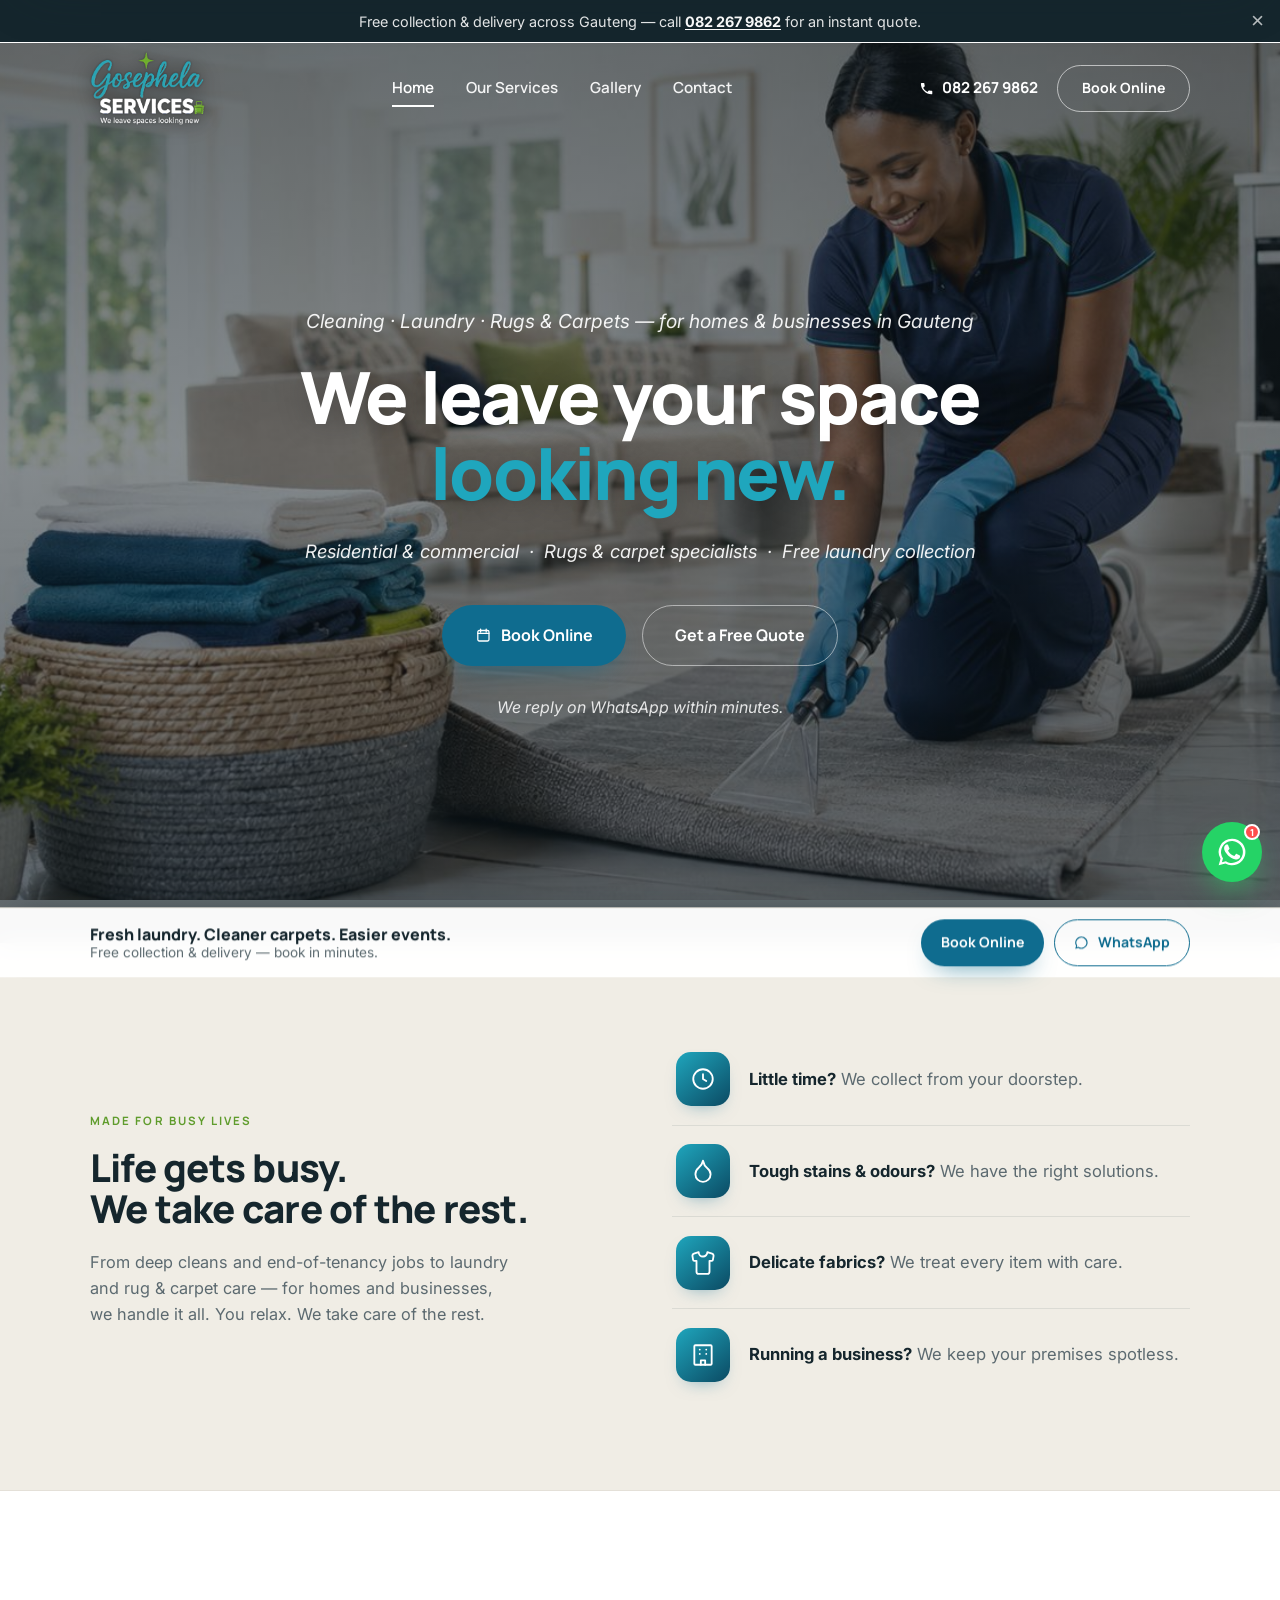
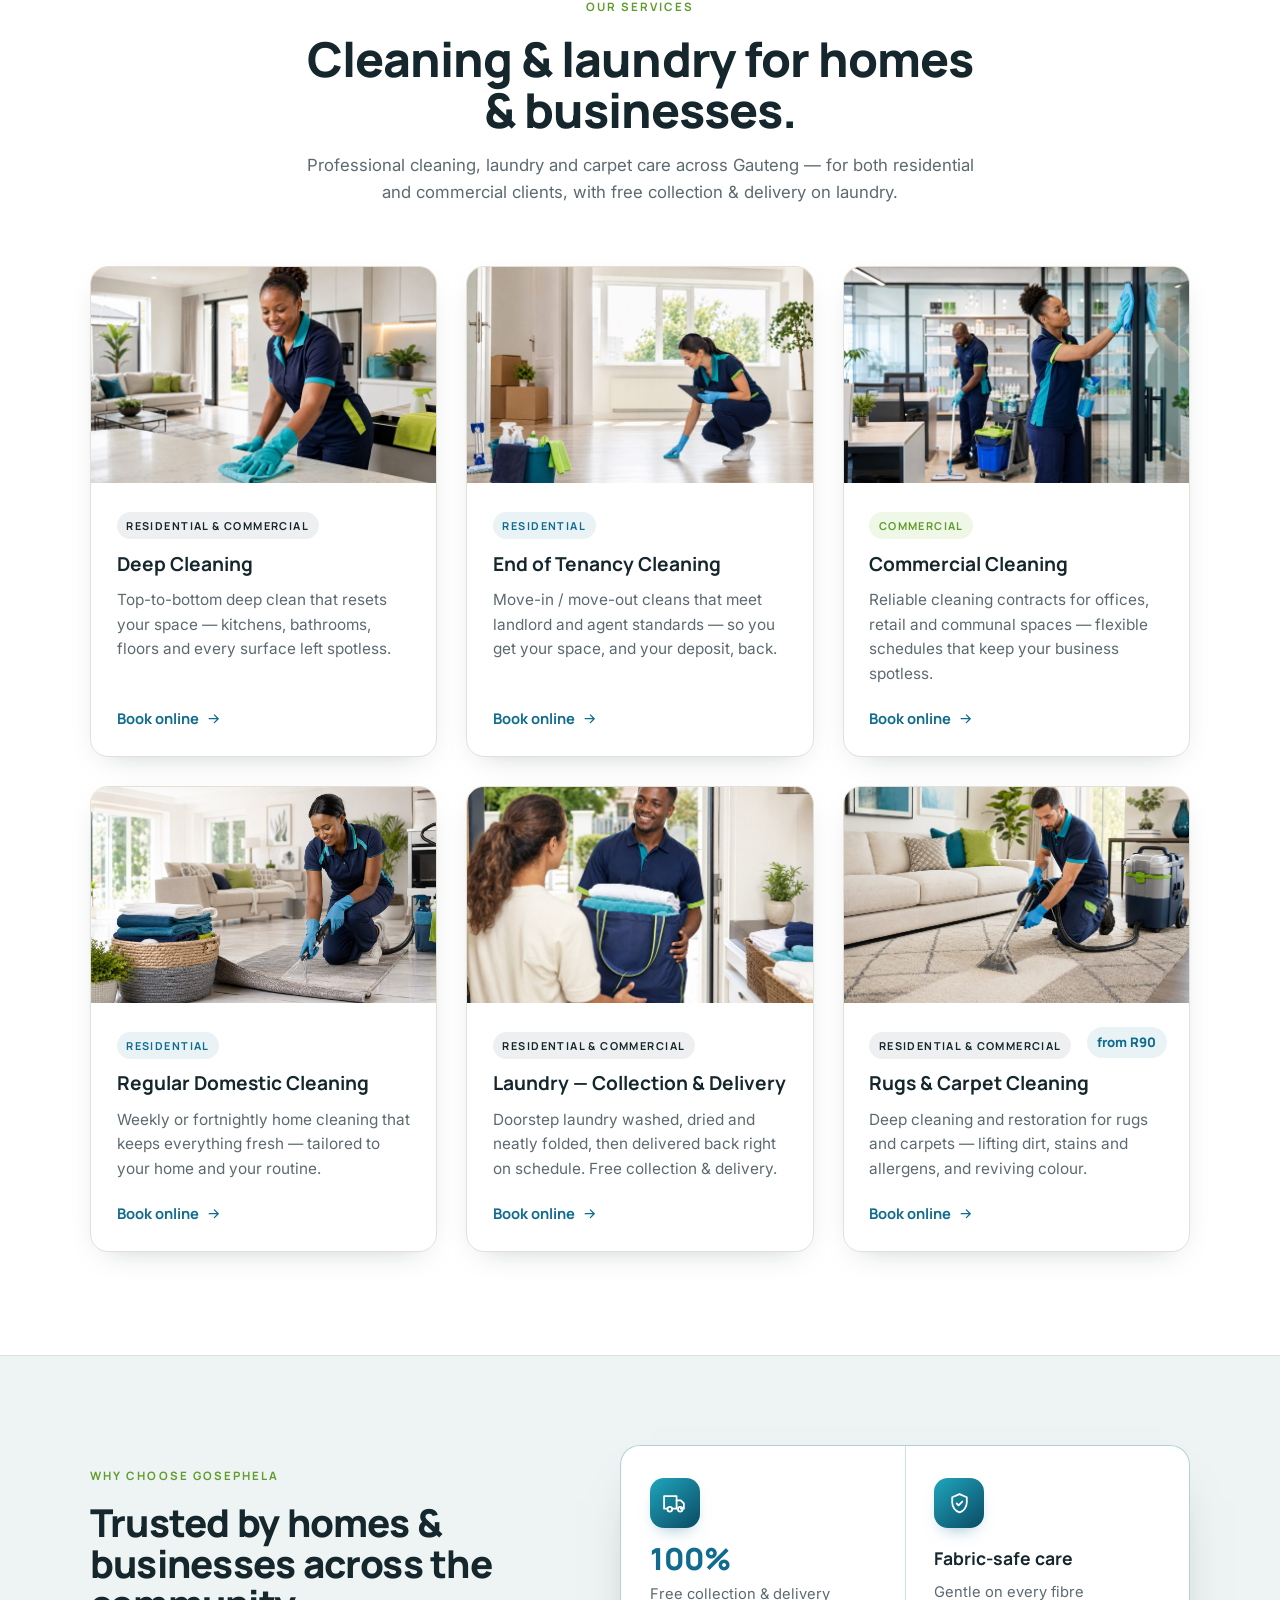
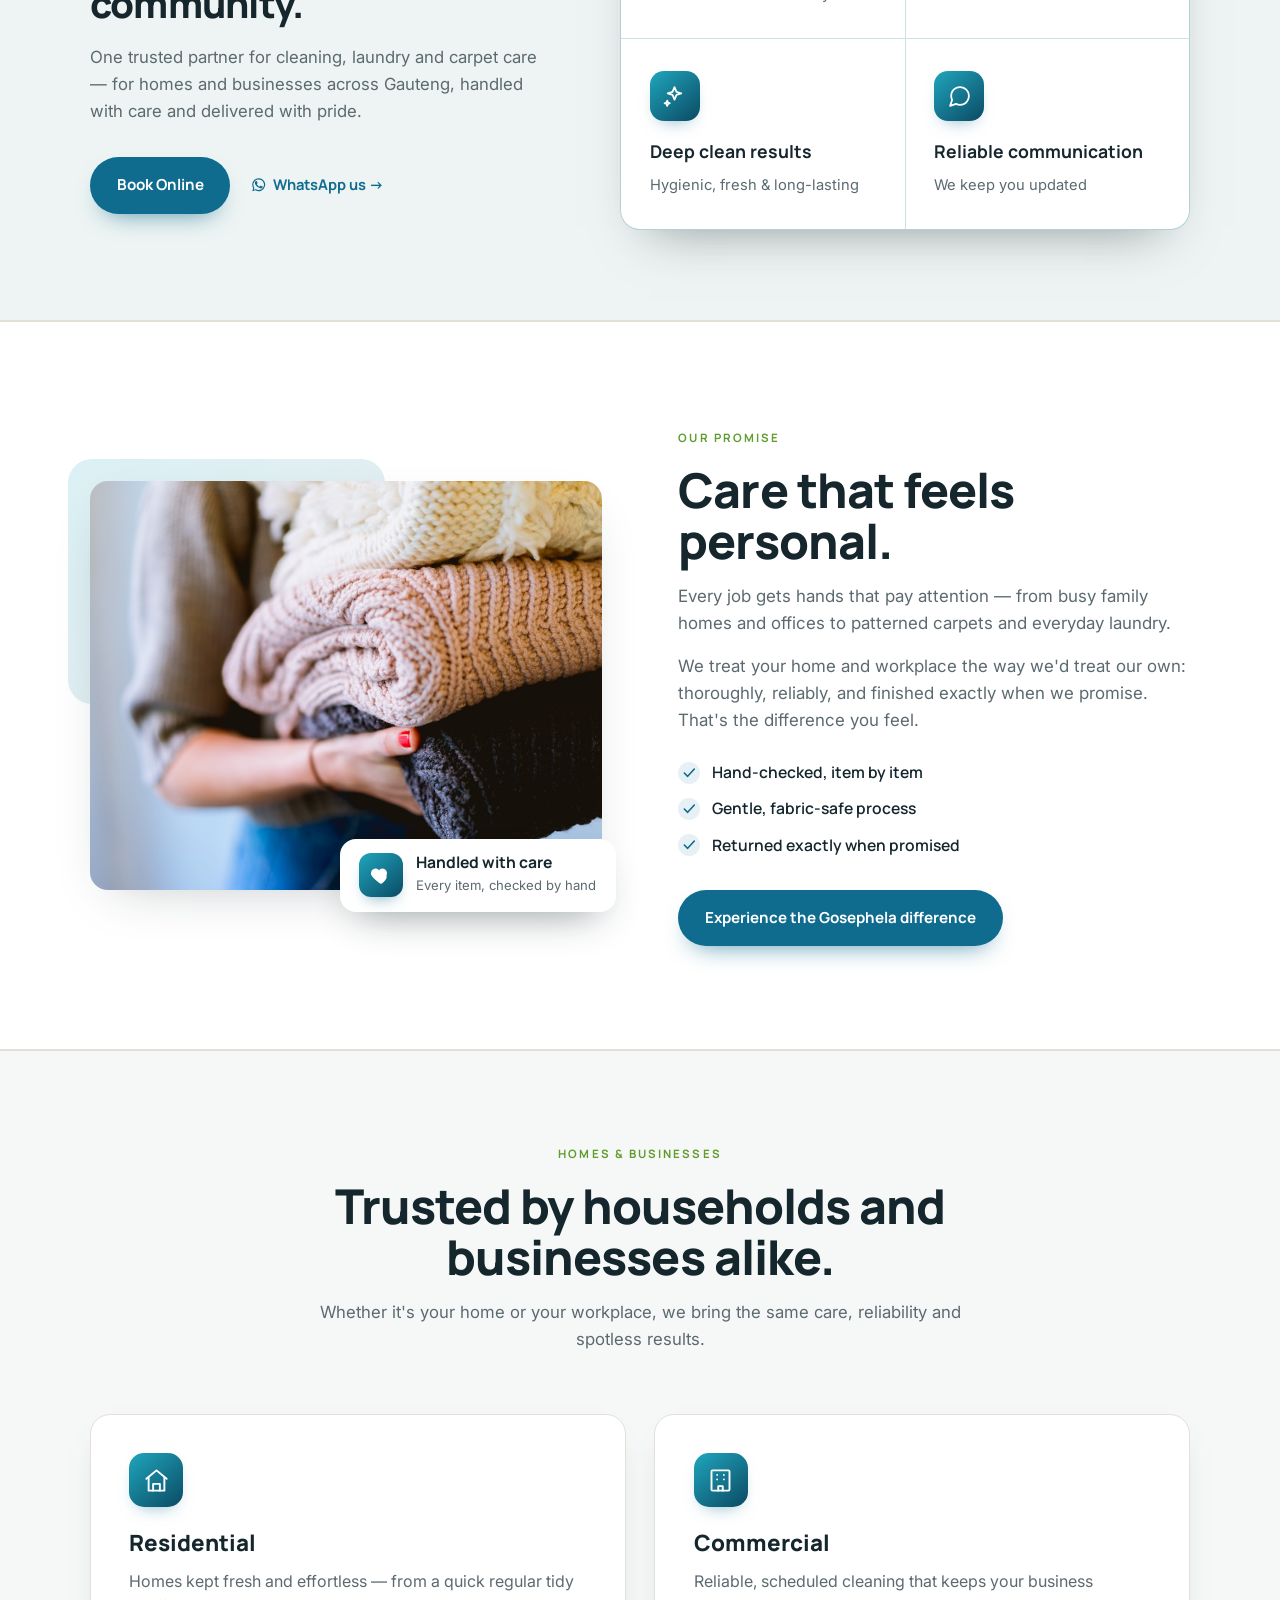
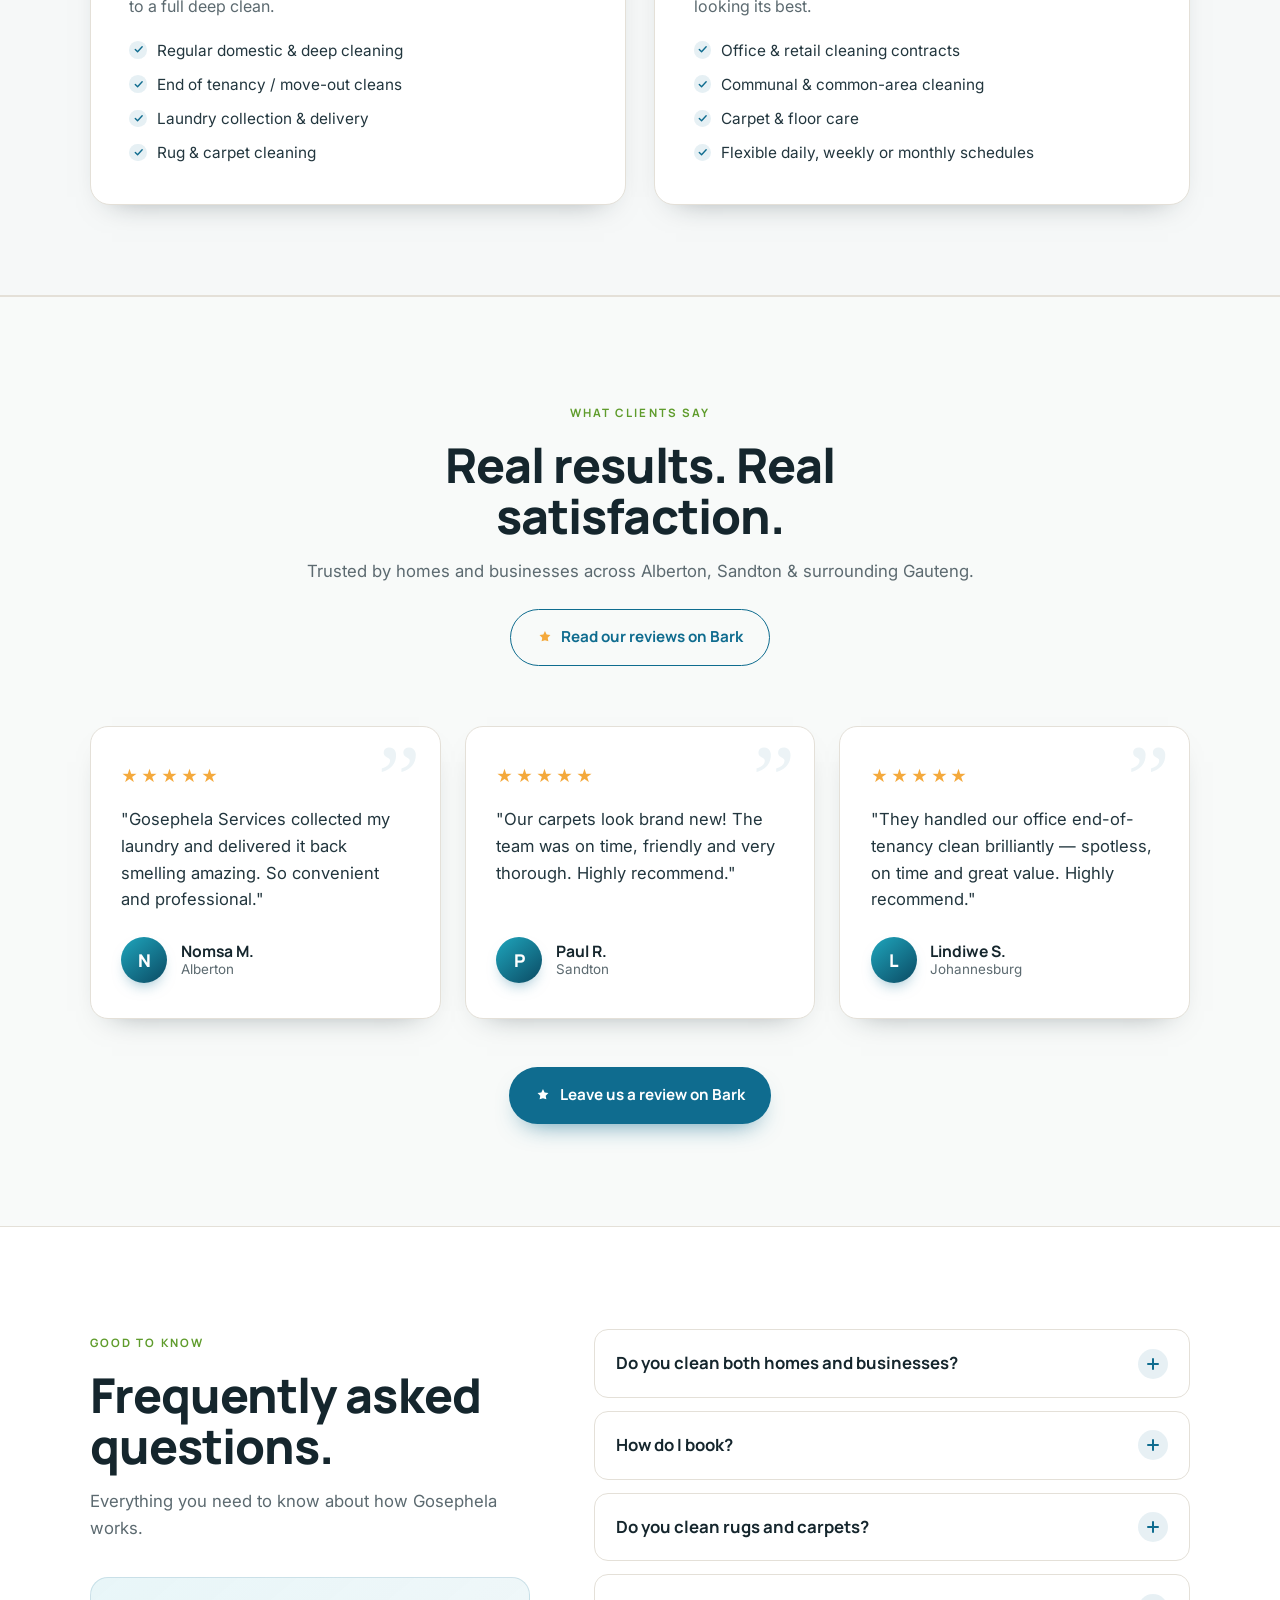
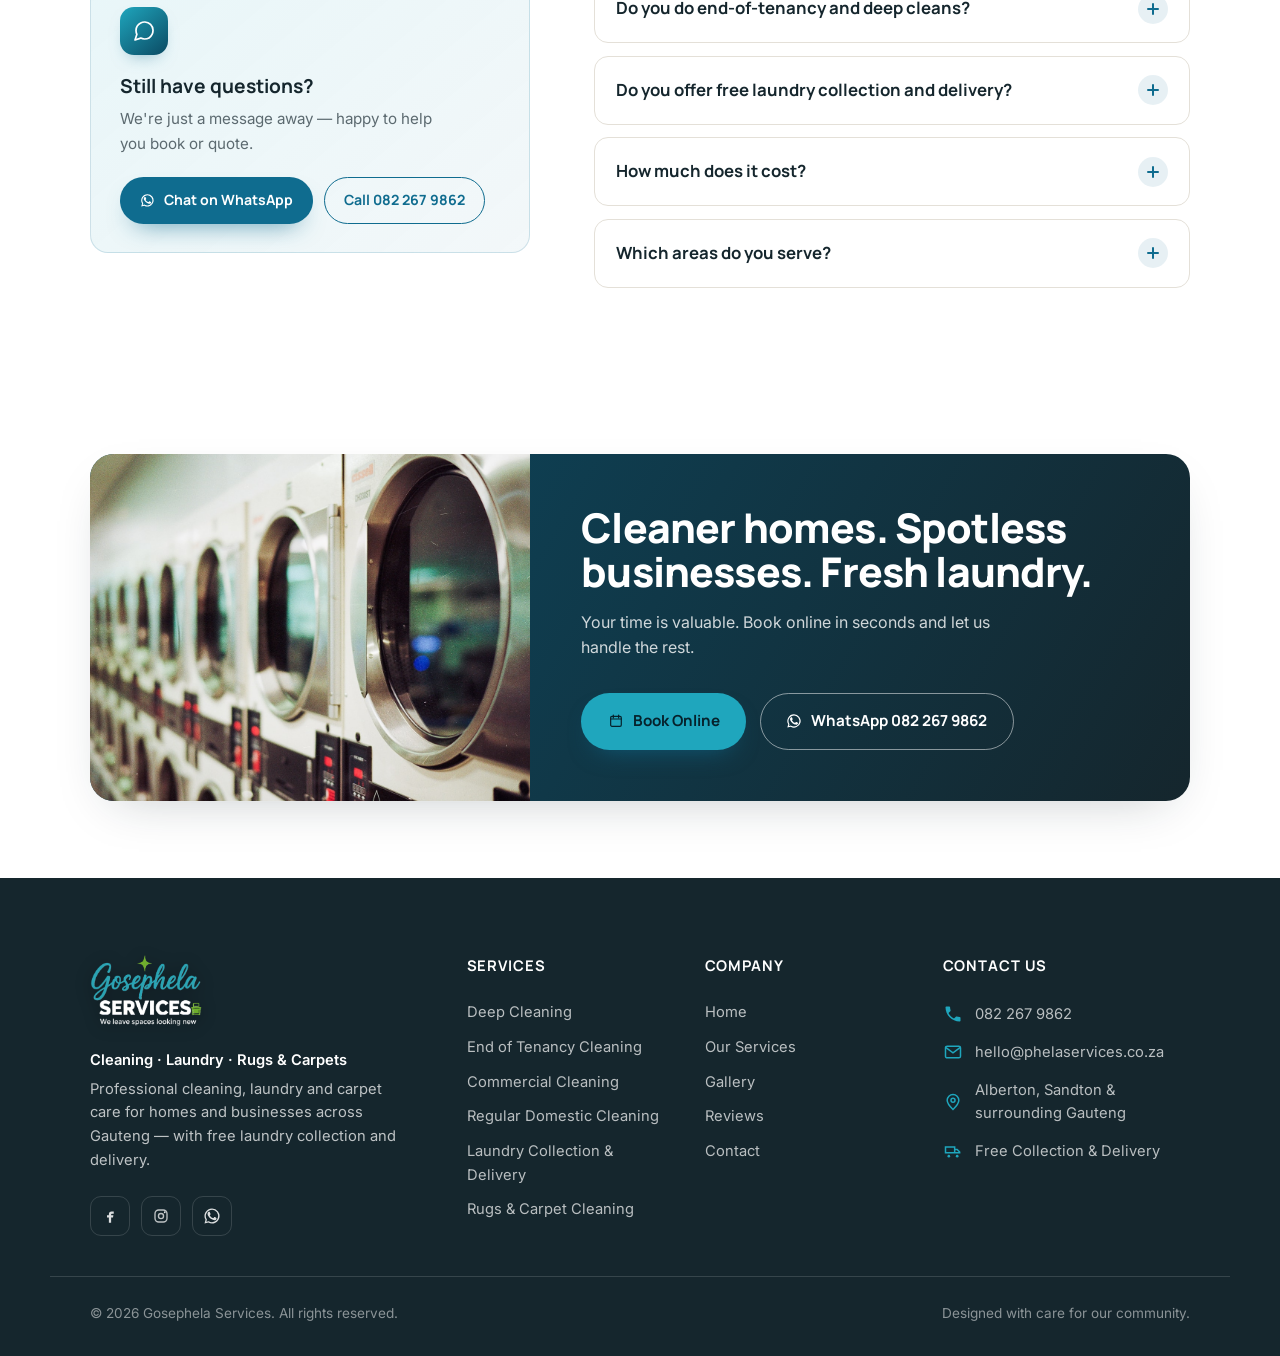
==== commit 015d6a41: "Refactor code structure for improved readability and maintainability" ====
--- a/index.html
+++ b/index.html
@@ -85,7 +85,8 @@
   <header class="site-header" id="header">
     <div class="container header-inner">
       <a href="#top" class="brand" aria-label="Gosephela Services home">
-        <img src="assets/img/Gosephela-white-bg.png" alt="Gosephela Services" class="brand-logo" />
+        <img src="assets/img/Gosephela-transparent.png" alt="Gosephela Services" class="brand-logo logo-hero" />
+        <img src="assets/img/Gosephela-white-bg.png" alt="Gosephela Services" class="brand-logo logo-solid" />
       </a>
 
       <nav class="nav-desktop" aria-label="Primary">
@@ -193,10 +194,7 @@
 
           <article class="service-card reveal">
             <div class="service-card-img">
-              <img src="assets/img/bedroom-carpet.jpg" alt="Spotless room after a Gosephela Services deep clean in Gauteng" />
-              <span class="service-badge">
-                <svg viewBox="0 0 24 24" aria-hidden="true"><path d="M12 3l1.9 4.6L18.5 9l-4.6 1.4L12 15l-1.9-4.6L5.5 9l4.6-1.4z"/><path d="M5 16l.7 1.8L7.5 18.5 5.7 19.2 5 21l-.7-1.8L2.5 18.5l1.8-.7z"/></svg>
-              </span>
+              <img src="assets/img/deep-cleaning.jpg" alt="Gosephela cleaner deep cleaning a kitchen in Gauteng" />
             </div>
             <div class="service-card-body">
               <span class="service-cat both">Residential &amp; Commercial</span>
@@ -210,10 +208,7 @@
 
           <article class="service-card reveal">
             <div class="service-card-img">
-              <img src="assets/img/home-interior.jpg" alt="Clean, empty home ready for handover after an end-of-tenancy clean" />
-              <span class="service-badge">
-                <svg viewBox="0 0 24 24" aria-hidden="true"><circle cx="8" cy="15" r="4"/><path d="M10.85 12.15 19 4M18 5l2 2M15 8l2 2"/></svg>
-              </span>
+              <img src="assets/img/end-of-tenancy.jpg" alt="Gosephela cleaner preparing an empty home for end-of-tenancy handover" />
             </div>
             <div class="service-card-body">
               <span class="service-cat">Residential</span>
@@ -227,10 +222,7 @@
 
           <article class="service-card reveal">
             <div class="service-card-img">
-              <img src="assets/img/cleaning-person.jpg" alt="Gosephela Services team member cleaning a commercial space in Gauteng" />
-              <span class="service-badge">
-                <svg viewBox="0 0 24 24" aria-hidden="true"><rect x="4" y="3" width="16" height="18" rx="1"/><path d="M9 7h.01M15 7h.01M9 11h.01M15 11h.01M10 21v-4h4v4"/></svg>
-              </span>
+              <img src="assets/img/commercial-cleaning.jpg" alt="Gosephela team cleaning a commercial office in Gauteng" />
             </div>
             <div class="service-card-body">
               <span class="service-cat commercial">Commercial</span>
@@ -244,10 +236,7 @@
 
           <article class="service-card reveal">
             <div class="service-card-img">
-              <img src="assets/img/carpet-blanket.jpg" alt="Fresh, tidy home after a regular domestic clean by Gosephela Services" />
-              <span class="service-badge">
-                <svg viewBox="0 0 24 24" aria-hidden="true"><path d="M3 10.5 12 3l9 7.5"/><path d="M5 9.5V21h14V9.5"/><path d="M9 21v-6h6v6"/></svg>
-              </span>
+              <img src="assets/img/rug-cleaning-home.jpg" alt="Gosephela cleaner doing a regular domestic clean in a Gauteng home" />
             </div>
             <div class="service-card-body">
               <span class="service-cat">Residential</span>
@@ -261,10 +250,7 @@
 
           <article class="service-card reveal">
             <div class="service-card-img">
-              <img src="assets/img/laundry.jpg" alt="Fresh laundry collected and neatly folded by Gosephela Services in Gauteng" />
-              <span class="service-badge">
-                <svg viewBox="0 0 24 24" aria-hidden="true"><rect x="4" y="2.5" width="16" height="19" rx="2.5"/><path d="M7 6h.01M10 6h.01"/><circle cx="12" cy="14" r="4.5"/><circle cx="12" cy="14" r="1.6"/></svg>
-              </span>
+              <img src="assets/img/laundry-delivery.jpg" alt="Gosephela team delivering fresh, folded laundry to a doorstep in Gauteng" />
             </div>
             <div class="service-card-body">
               <span class="service-cat both">Residential &amp; Commercial</span>
@@ -278,10 +264,7 @@
 
           <article class="service-card reveal">
             <div class="service-card-img">
-              <img src="assets/img/carpet-restoration.jpg" alt="Rug and carpet deep cleaned and restored by Gosephela Services" />
-              <span class="service-badge">
-                <svg viewBox="0 0 24 24" aria-hidden="true"><path d="M12 22a7 7 0 0 0 7-7c0-2-1-3.9-3-5.5S12.5 5 12 2.5C11.5 5 10 7.4 8 9S5 13 5 15a7 7 0 0 0 7 7z"/></svg>
-              </span>
+              <img src="assets/img/carpet-cleaning.jpg" alt="Gosephela cleaner deep cleaning a carpet with an extractor machine" />
             </div>
             <div class="service-card-body">
               <span class="service-cat both">Residential &amp; Commercial</span>
--- a/assets/css/styles.css
+++ b/assets/css/styles.css
@@ -145,6 +145,10 @@
 body:not(.solid-nav) .site-header:not(.scrolled) .brand-logo{
   filter:drop-shadow(0 2px 10px rgba(0,0,0,.45)) drop-shadow(0 0 1px rgba(0,0,0,.4));
 }
+/* Home logo swap: transparent over hero, white-bg badge when sticky/scrolled */
+.logo-solid{display:none}
+.site-header.scrolled .logo-hero{display:none}
+.site-header.scrolled .logo-solid{display:block}
 .nav-desktop{display:flex;gap:2rem;margin-inline:auto}
 .nav-desktop a{
   font-family:var(--font-display);font-weight:600;font-size:.95rem;color:rgba(255,255,255,.92);
@@ -211,7 +215,7 @@
   min-height:100vh;
   display:flex;align-items:center;justify-content:center;
   text-align:center;color:#fff;overflow:hidden;
-  background:url("../img/carpet-blanket.jpg") center/cover no-repeat fixed;
+  background:url("../img/rug-cleaning-home.jpg") center/cover no-repeat fixed;
 }
 .hero::before{
   content:"";position:absolute;inset:0;
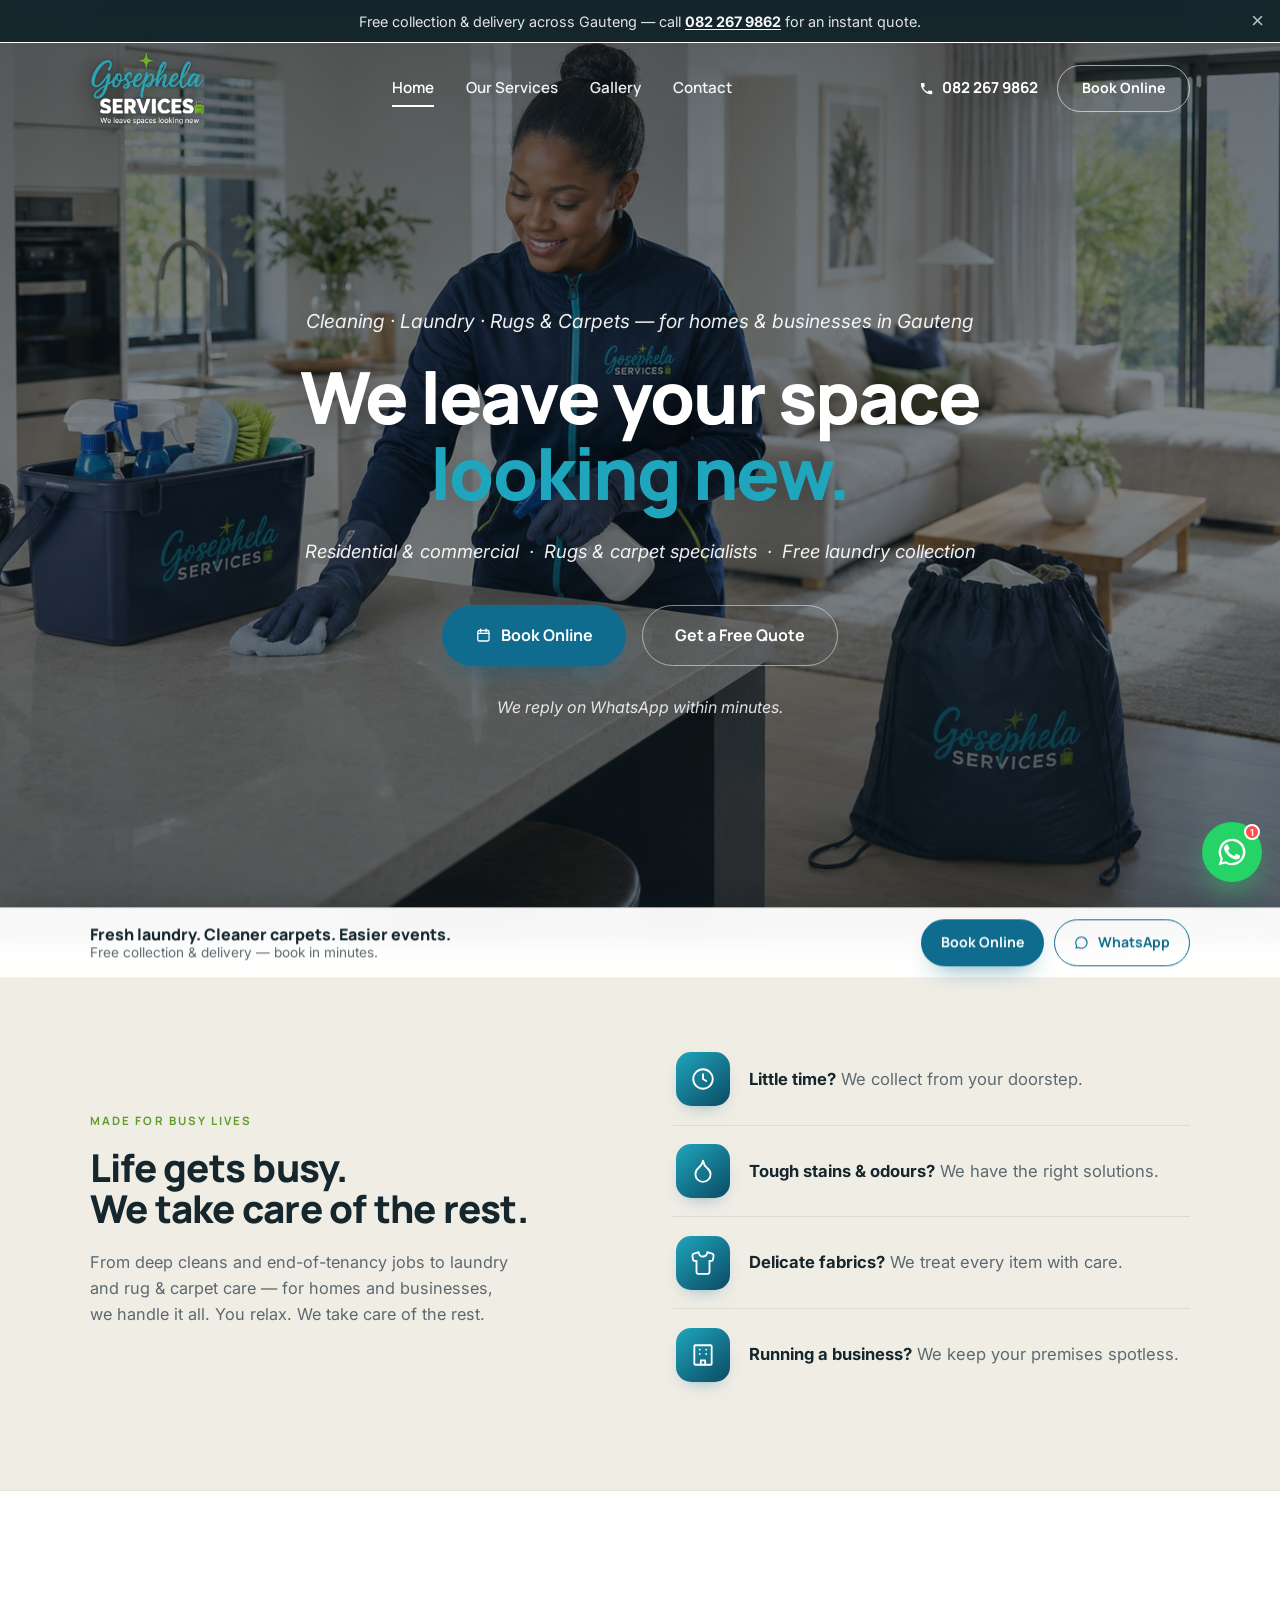
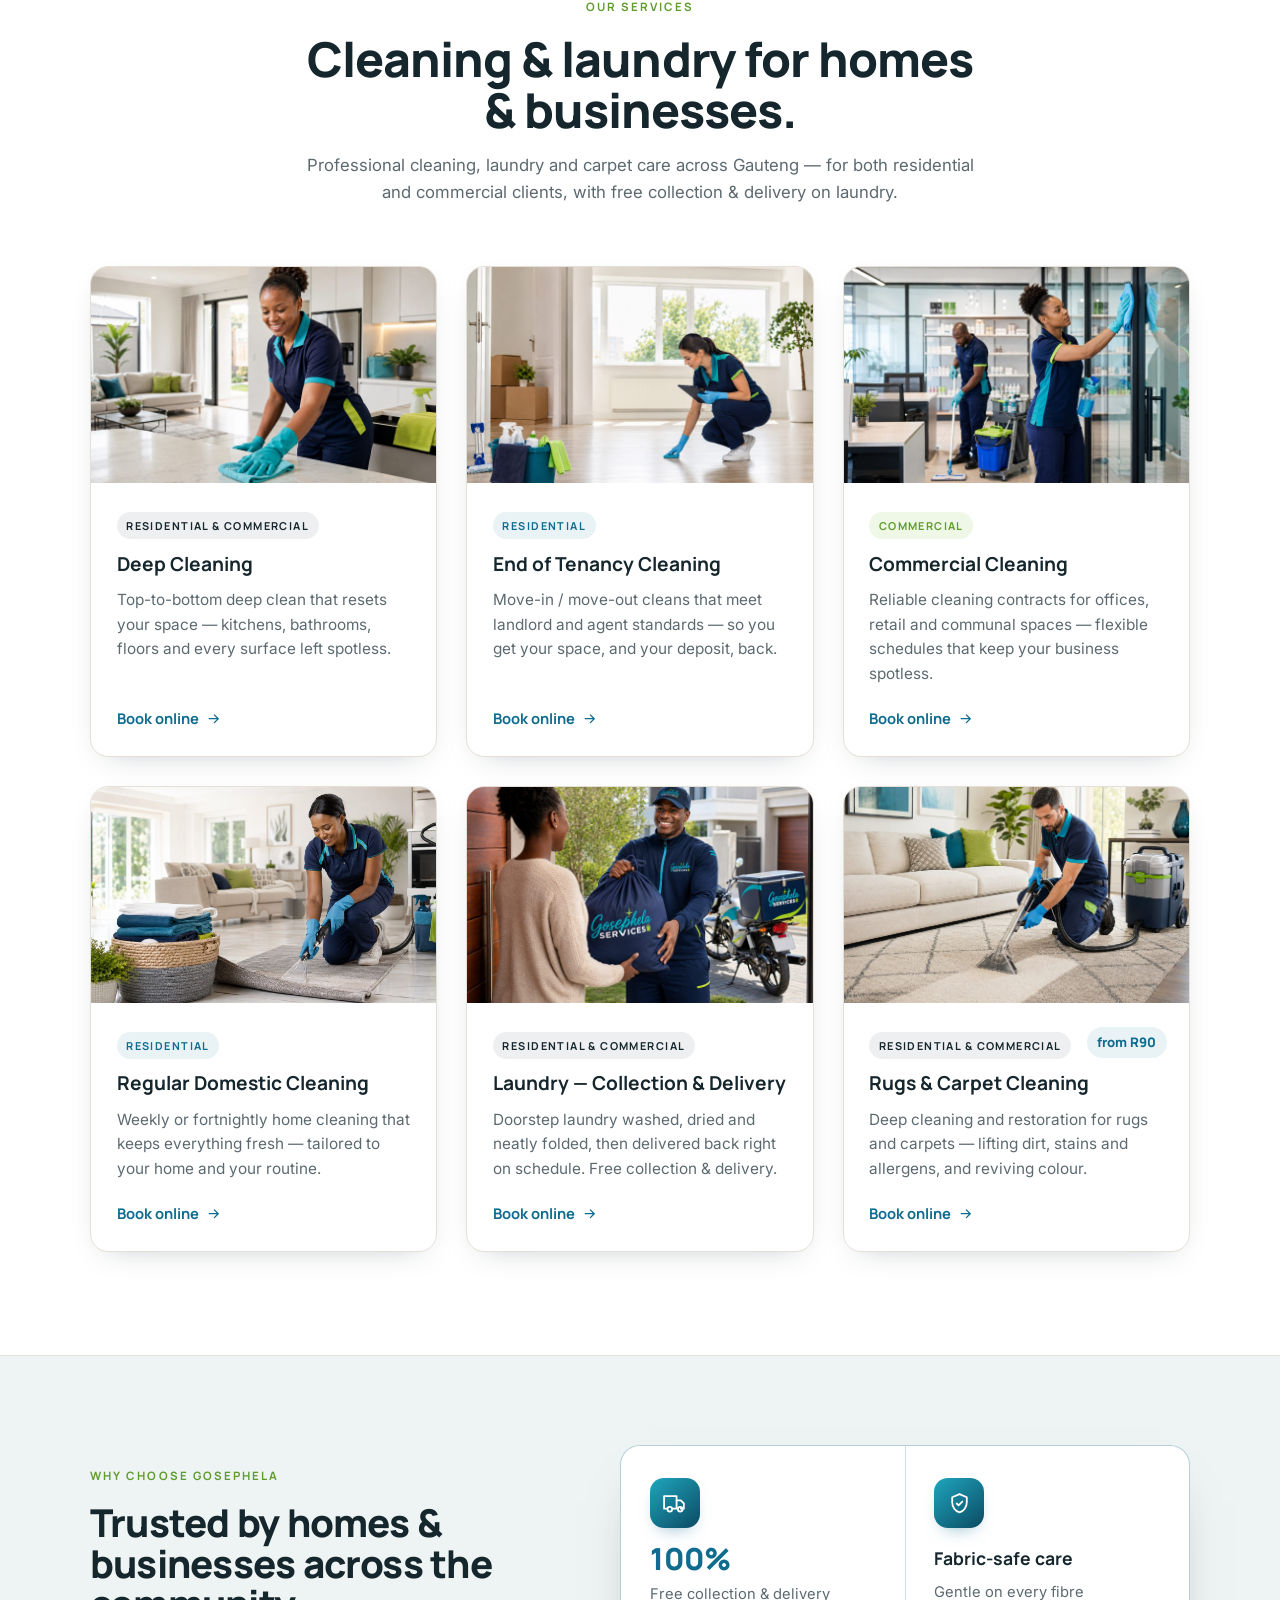
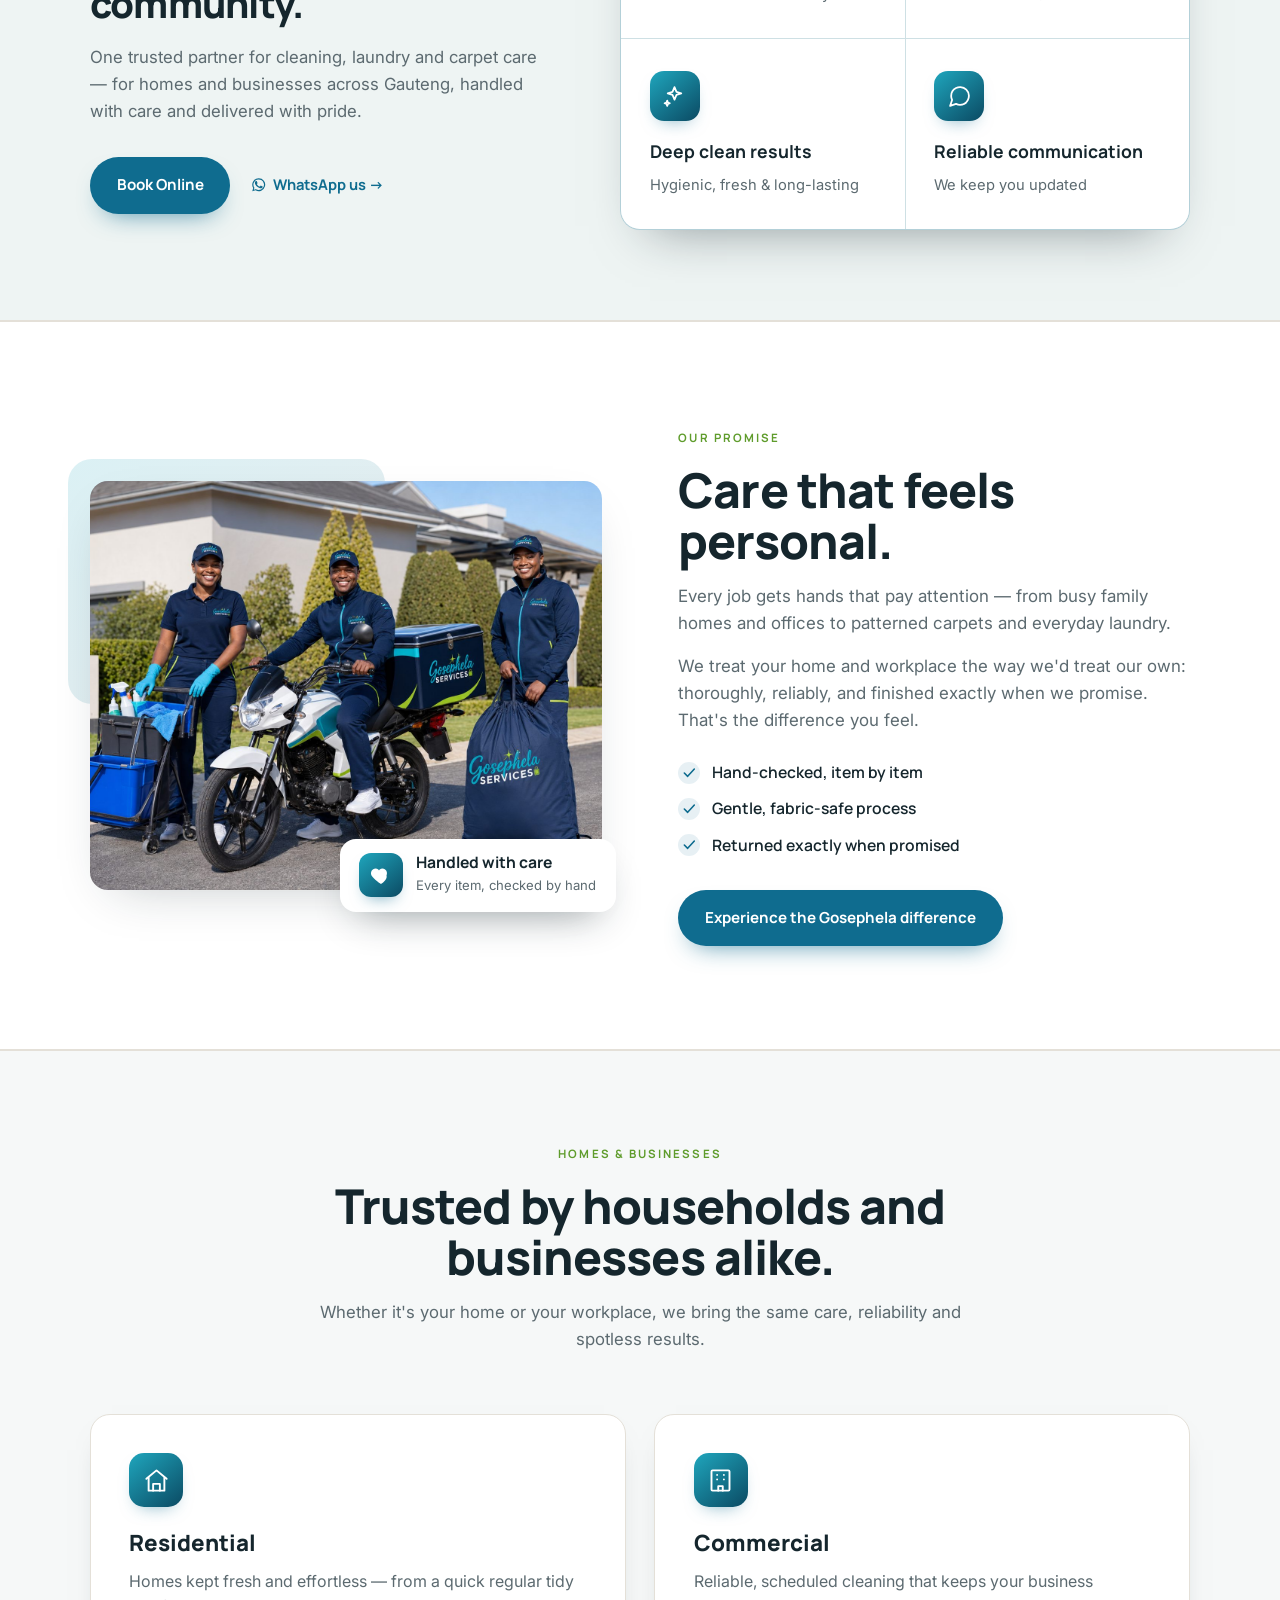
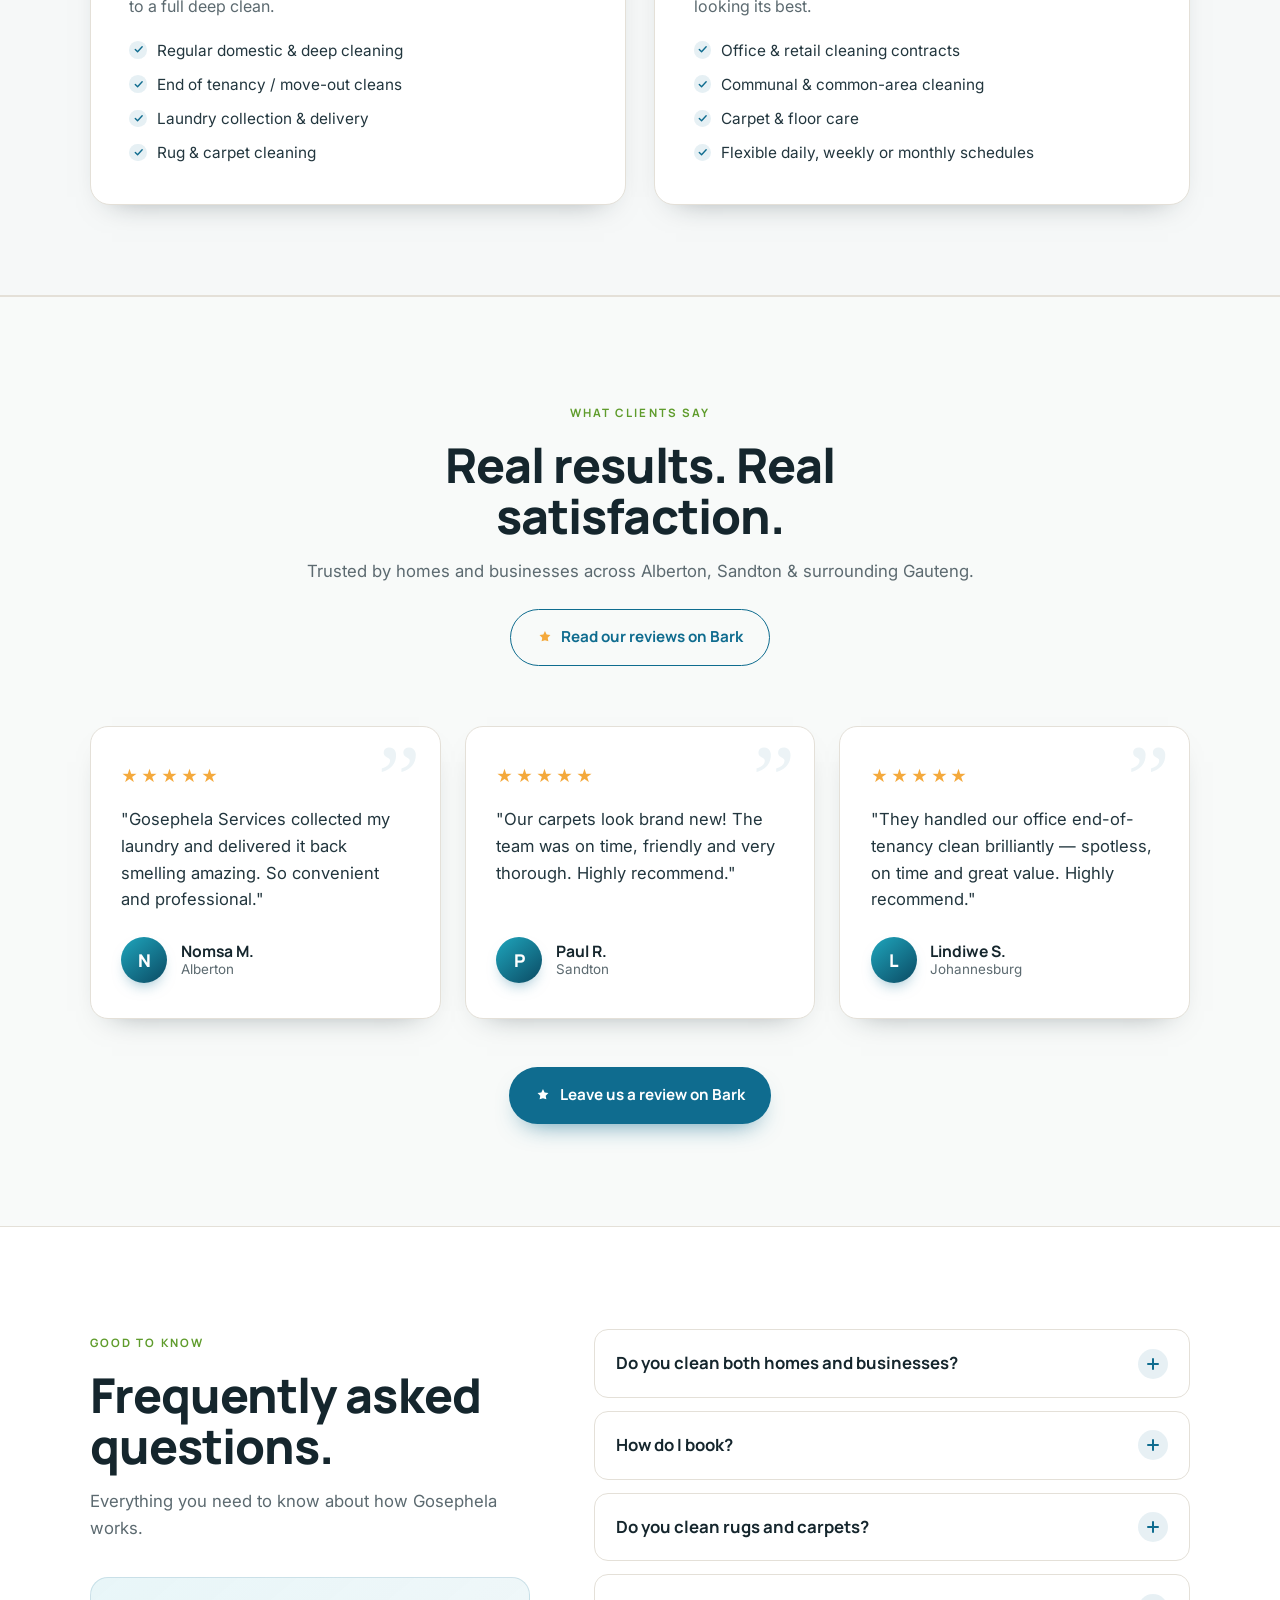
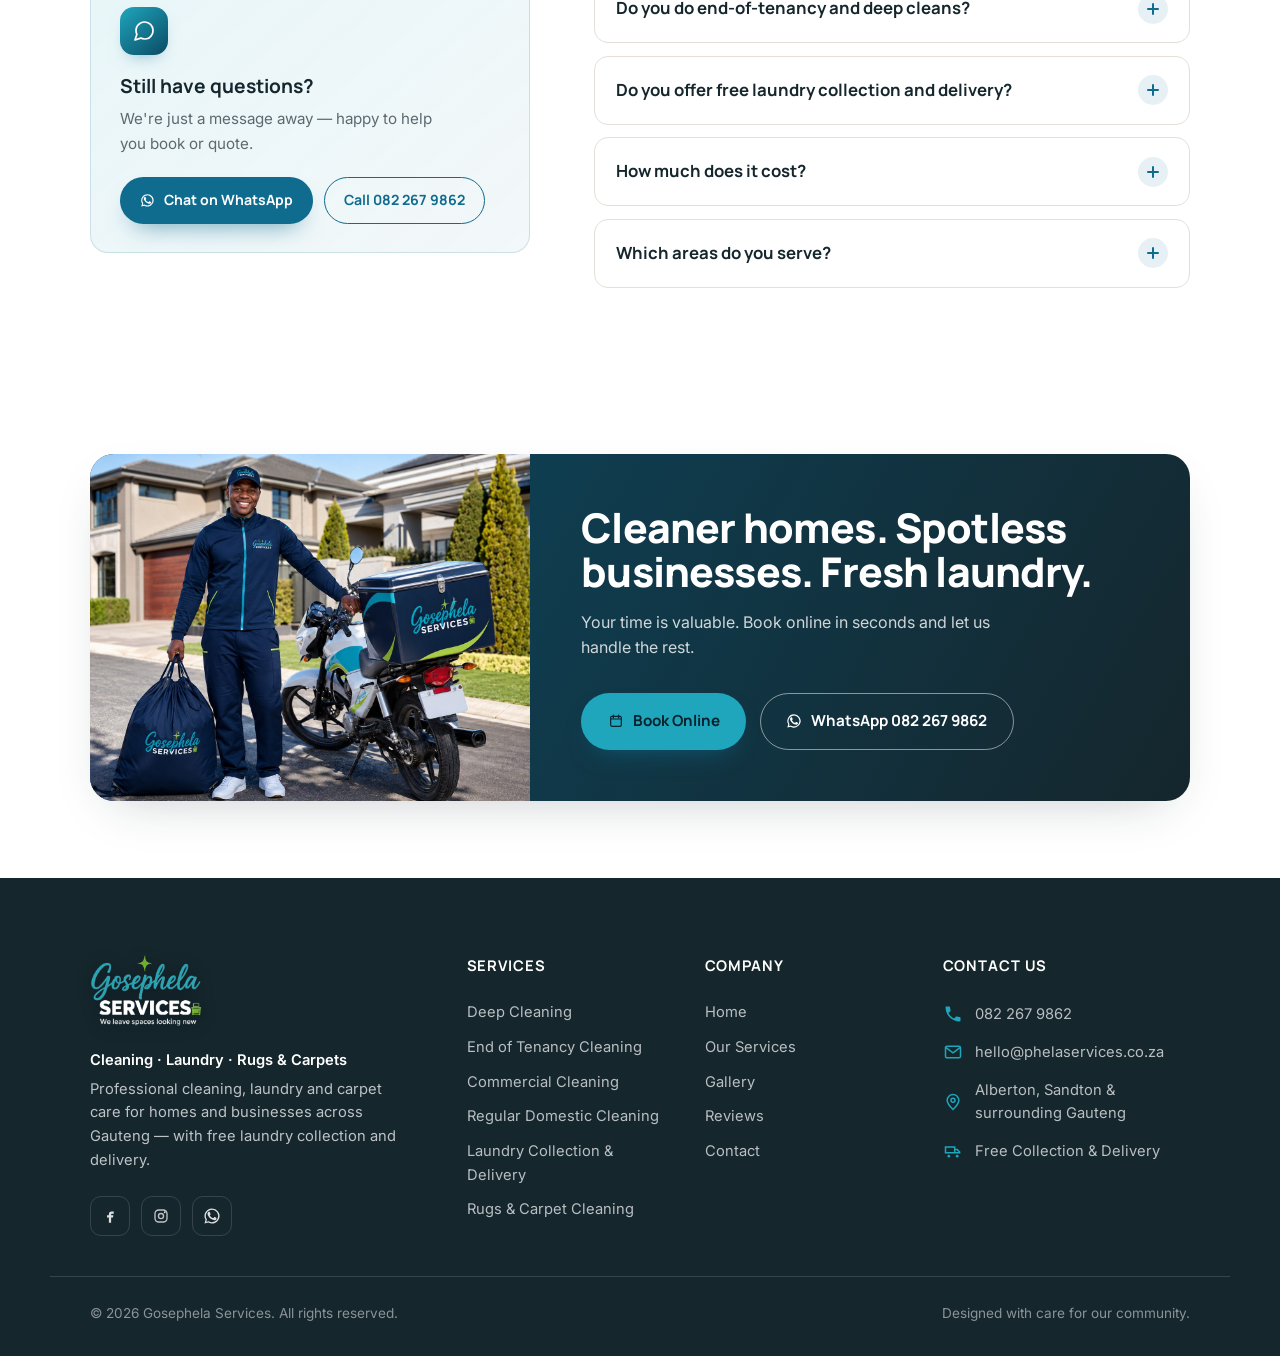
==== commit f8aa054f: "Image-branding-updates" ====
--- a/index.html
+++ b/index.html
@@ -21,13 +21,13 @@
   <meta property="og:title" content="Gosephela Services | Cleaning, Laundry & Carpet Care in Gauteng" />
   <meta property="og:description" content="Professional cleaning, laundry and rug & carpet care for homes and businesses across Alberton, Sandton & Gauteng. Book online." />
   <meta property="og:url" content="https://www.phelaservices.co.za/" />
-  <meta property="og:image" content="https://www.phelaservices.co.za/assets/img/hero-premium.jpg" />
+  <meta property="og:image" content="https://www.phelaservices.co.za/assets/img/hero-home.jpg" />
 
   <!-- Twitter -->
   <meta name="twitter:card" content="summary_large_image" />
   <meta name="twitter:title" content="Gosephela Services | Cleaning, Laundry & Carpet Care in Gauteng" />
   <meta name="twitter:description" content="Cleaning, laundry and rug & carpet care for homes and businesses across Alberton, Sandton & Gauteng." />
-  <meta name="twitter:image" content="https://www.phelaservices.co.za/assets/img/hero-premium.jpg" />
+  <meta name="twitter:image" content="https://www.phelaservices.co.za/assets/img/hero-home.jpg" />
 
   <!-- Fonts: Manrope (display) + Inter (body) -->
   <link rel="preconnect" href="https://fonts.googleapis.com" />
@@ -43,7 +43,7 @@
     "@type": "LocalBusiness",
     "name": "Gosephela Services",
     "description": "Professional cleaning, laundry and rug & carpet care for homes and businesses in Alberton, Sandton and across Gauteng — deep cleaning, end-of-tenancy, commercial and regular domestic cleaning.",
-    "image": "https://www.phelaservices.co.za/assets/img/hero-premium.jpg",
+    "image": "https://www.phelaservices.co.za/assets/img/hero-home.jpg",
     "url": "https://www.phelaservices.co.za/",
     "telephone": "+27822679862",
     "email": "hello@phelaservices.co.za",
@@ -250,7 +250,7 @@
 
           <article class="service-card reveal">
             <div class="service-card-img">
-              <img src="assets/img/laundry-delivery.jpg" alt="Gosephela team delivering fresh, folded laundry to a doorstep in Gauteng" />
+              <img src="assets/img/laundry-doorstep.jpg" alt="Gosephela team member handing fresh, folded laundry to a customer at their doorstep" />
             </div>
             <div class="service-card-body">
               <span class="service-cat both">Residential &amp; Commercial</span>
@@ -333,7 +333,7 @@
       <div class="container signature-grid">
         <div class="signature-media reveal">
           <div class="signature-img">
-            <img src="assets/img/hero-premium.jpg" alt="Freshly laundered and folded fabrics cared for by Gosephela Services" />
+            <img src="assets/img/team.jpg" alt="The friendly Gosephela Services team in Gauteng" />
           </div>
           <div class="signature-badge">
             <span class="signature-badge-ico">
@@ -523,7 +523,7 @@
     <section class="final-cta" id="contact">
       <div class="container">
         <div class="final-inner reveal">
-        <div class="final-media"><img src="assets/img/laundromat.jpg" alt="Fresh laundry at a Gosephela Services laundromat in Gauteng" /></div>
+        <div class="final-media"><img src="assets/img/delivery-rider.jpg" alt="Gosephela Services free collection and delivery across Gauteng" /></div>
         <div class="final-copy">
           <h2 class="final-title">Cleaner homes. Spotless businesses. Fresh laundry.</h2>
           <p>Your time is valuable. Book online in seconds and let us handle the rest.</p>
--- a/assets/css/styles.css
+++ b/assets/css/styles.css
@@ -215,7 +215,7 @@
   min-height:100vh;
   display:flex;align-items:center;justify-content:center;
   text-align:center;color:#fff;overflow:hidden;
-  background:url("../img/rug-cleaning-home.jpg") center/cover no-repeat fixed;
+  background:url("../img/hero-home.jpg") center 20%/cover no-repeat fixed;
 }
 .hero::before{
   content:"";position:absolute;inset:0;
